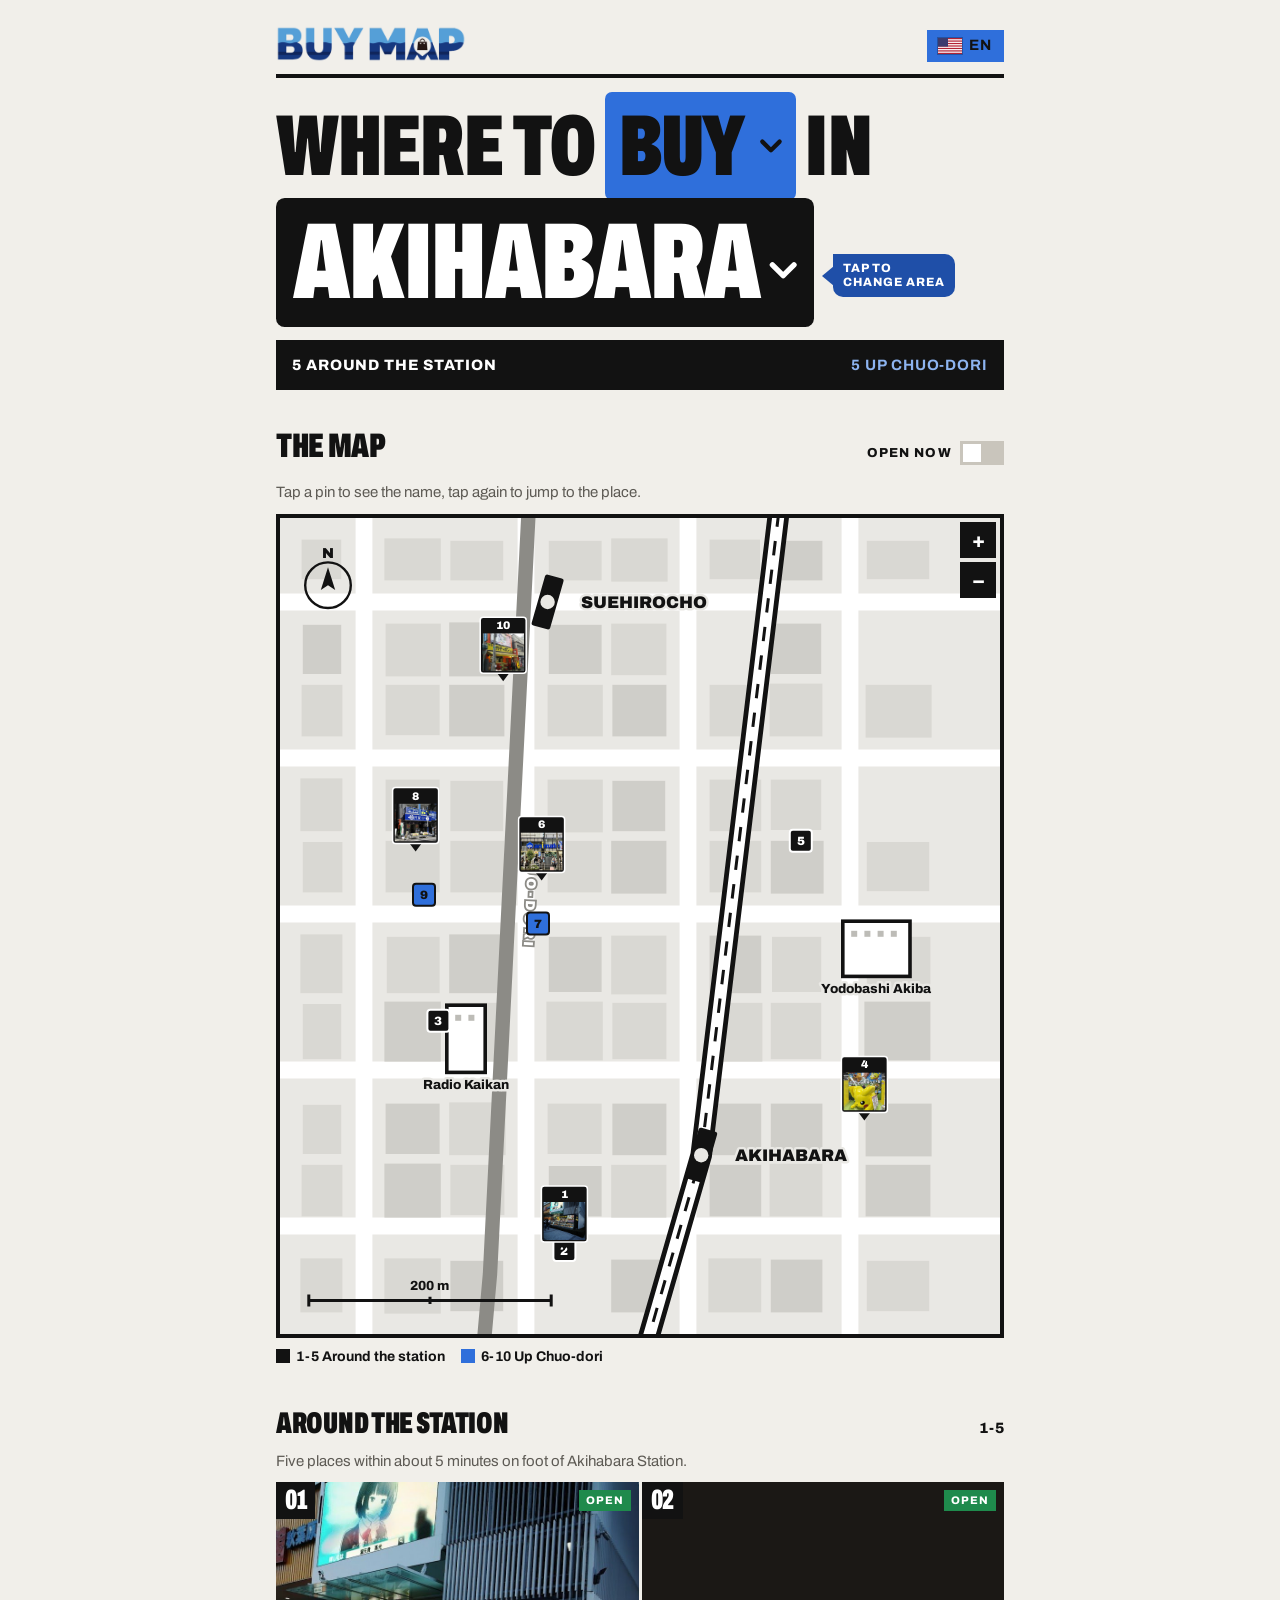
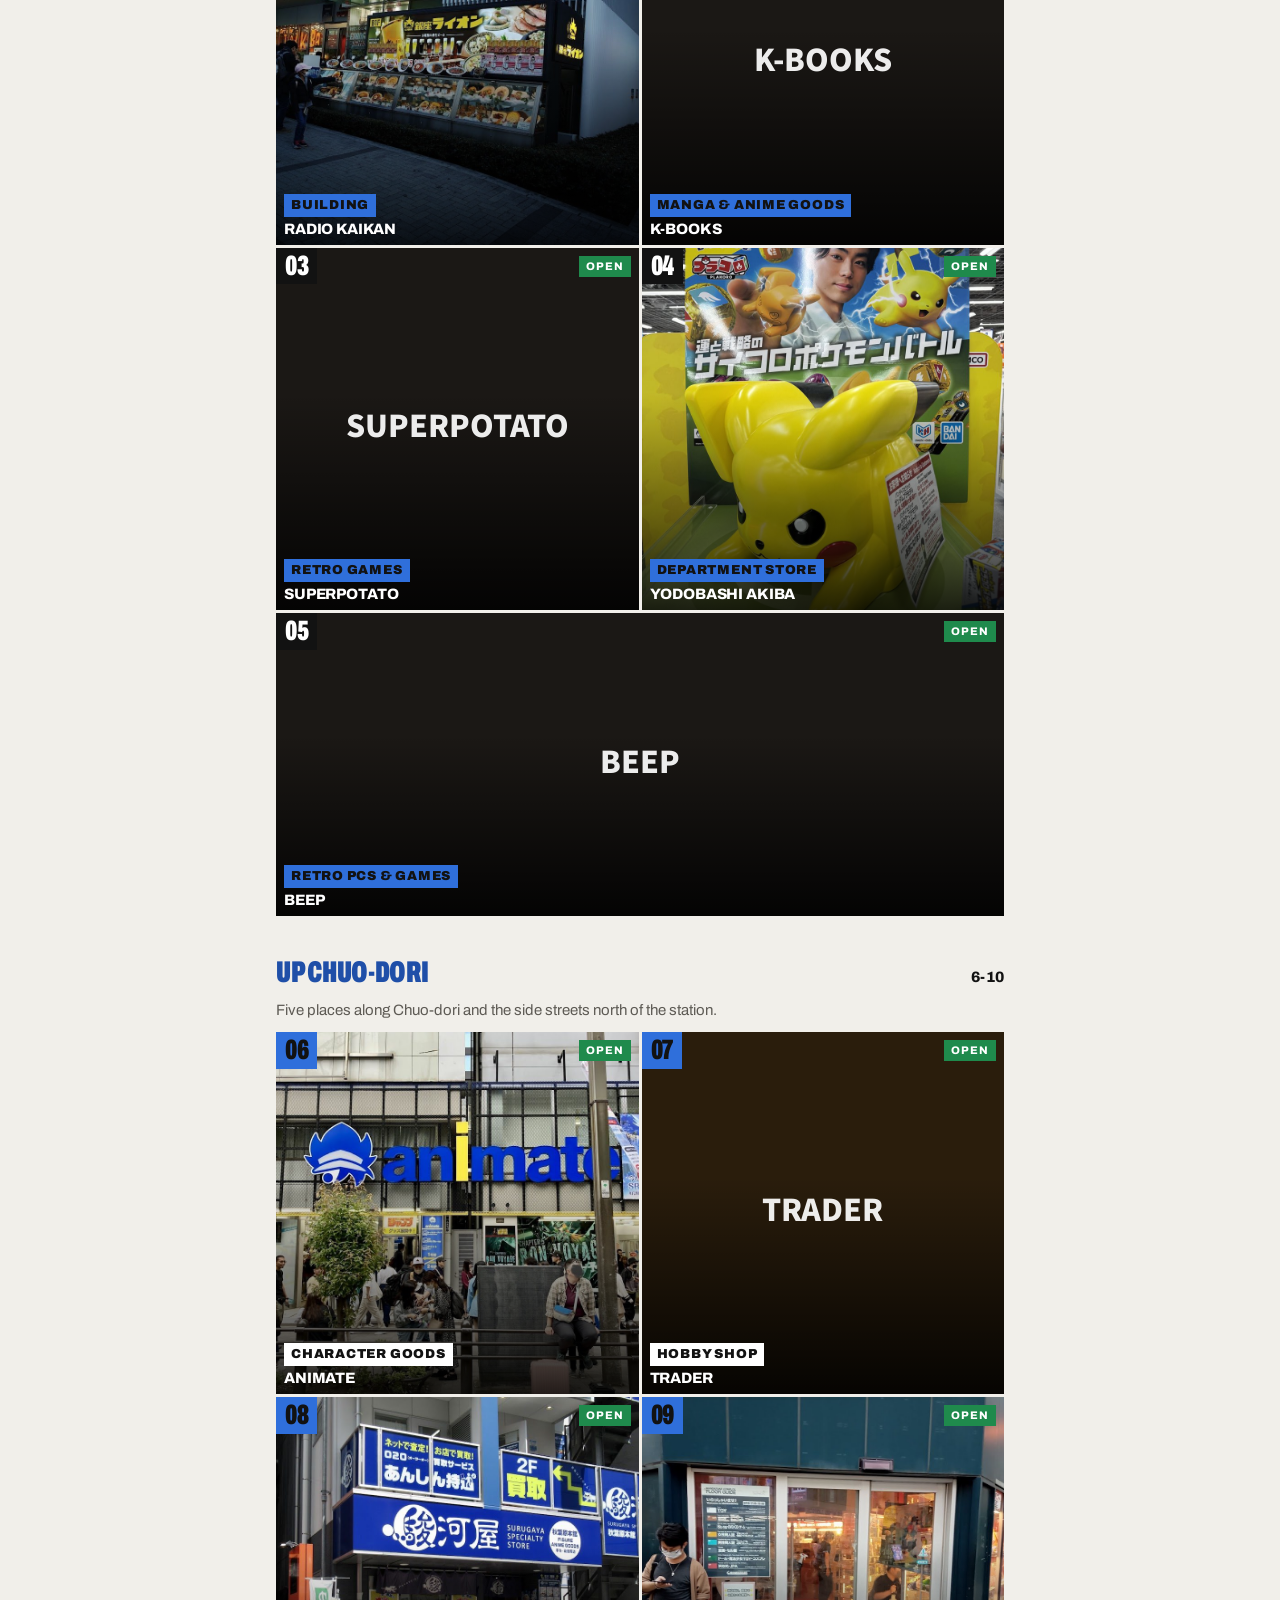
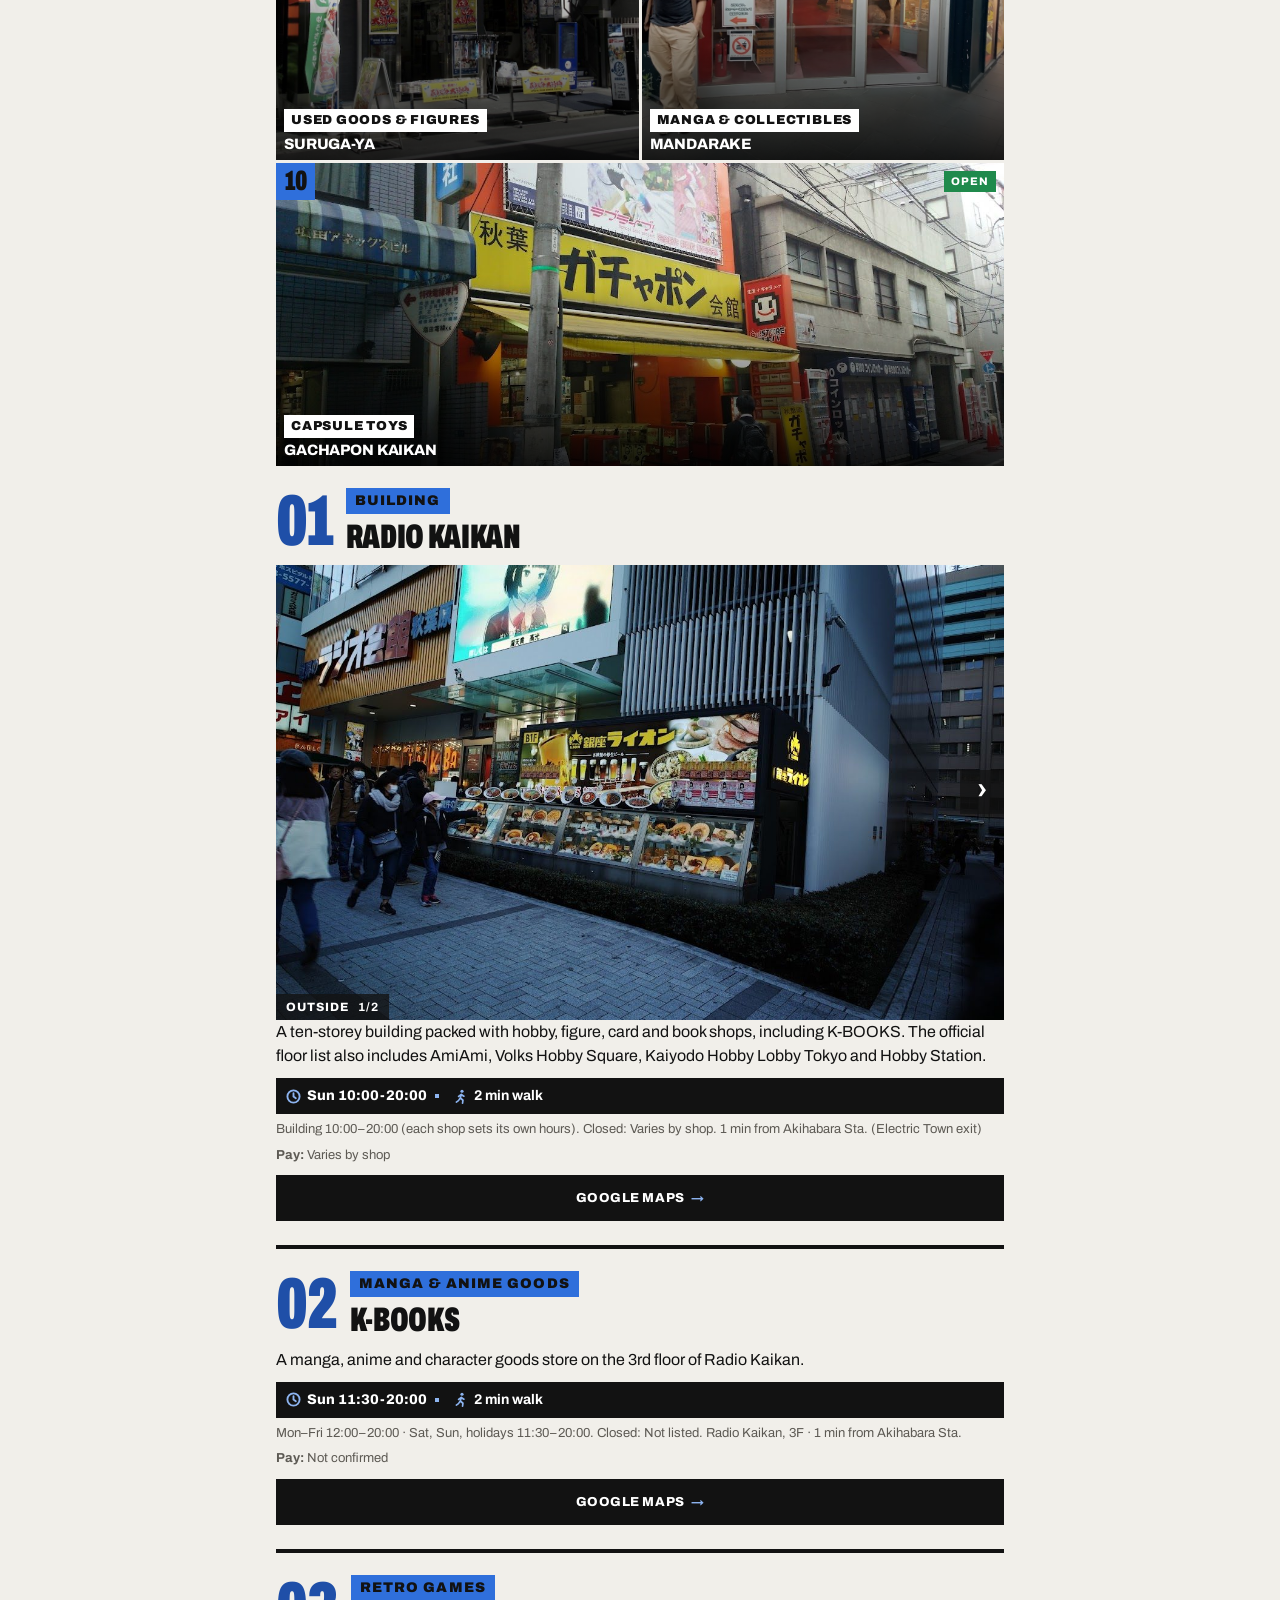
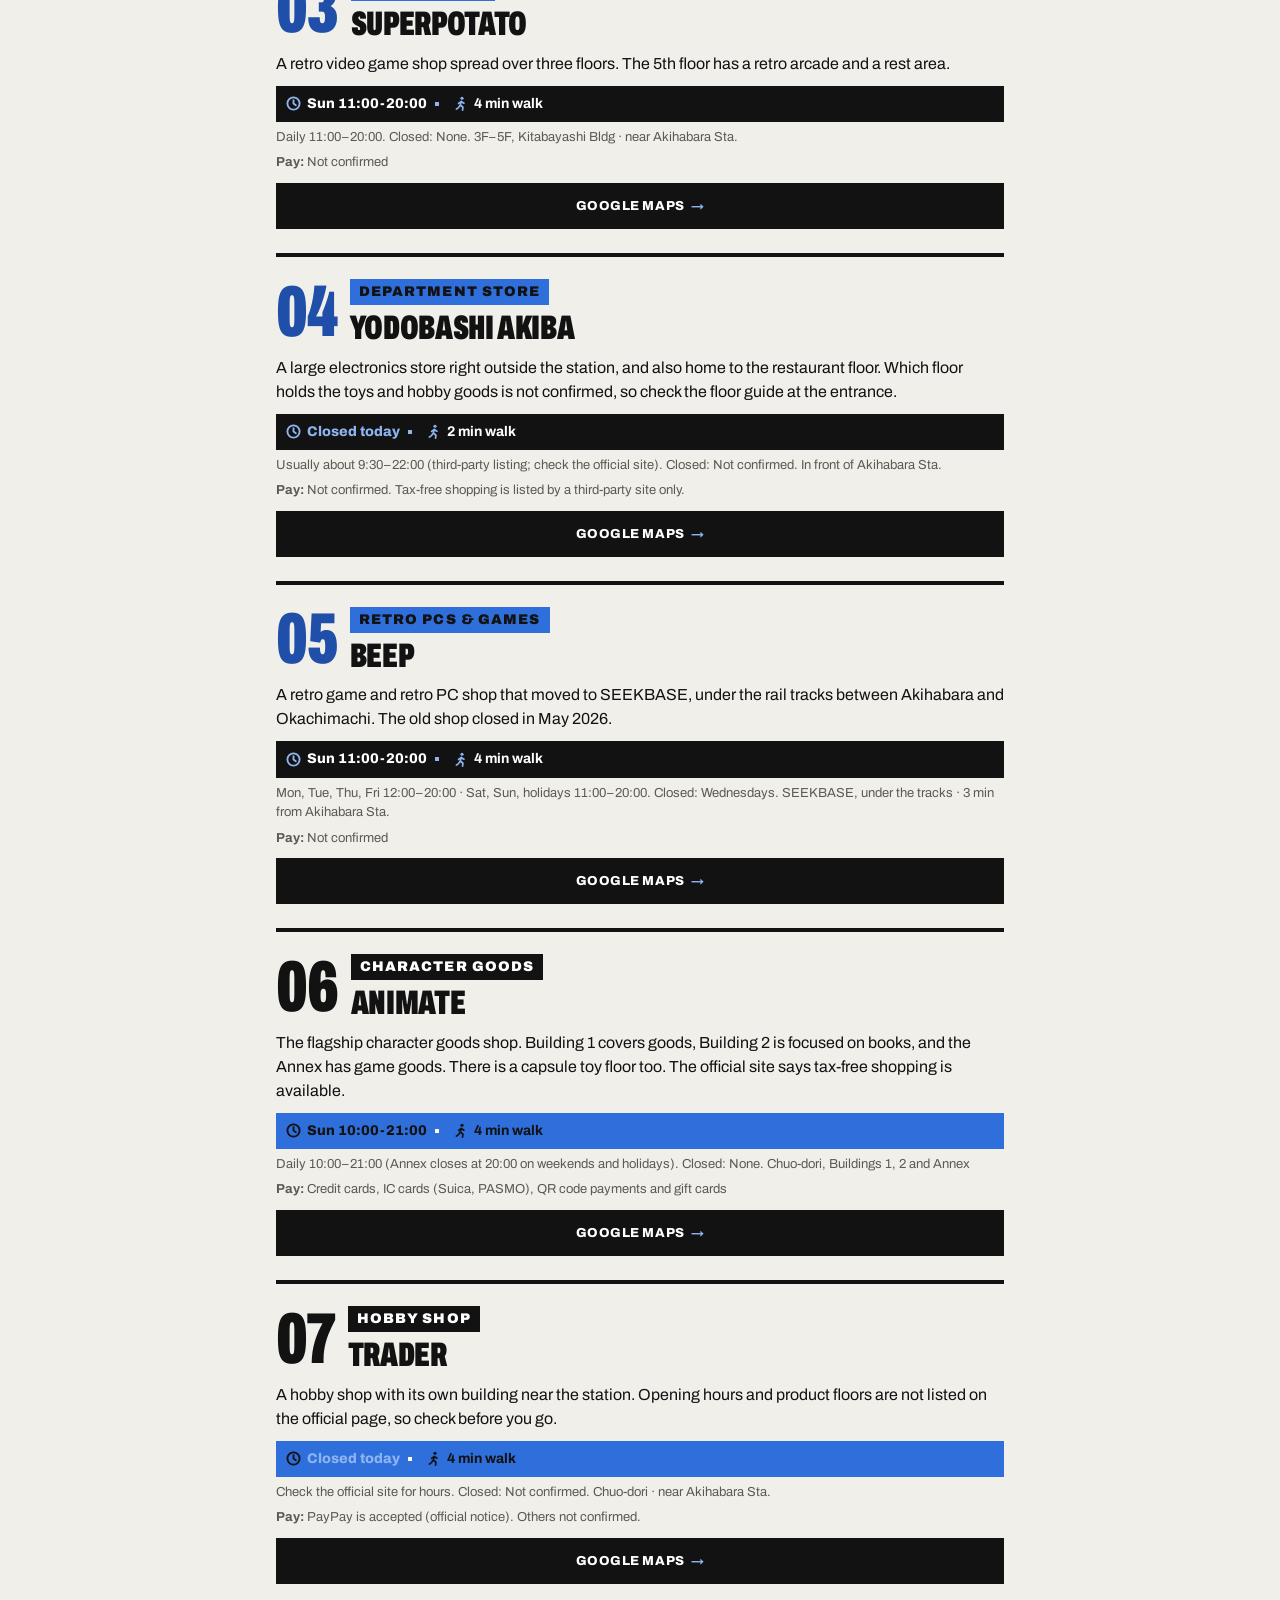
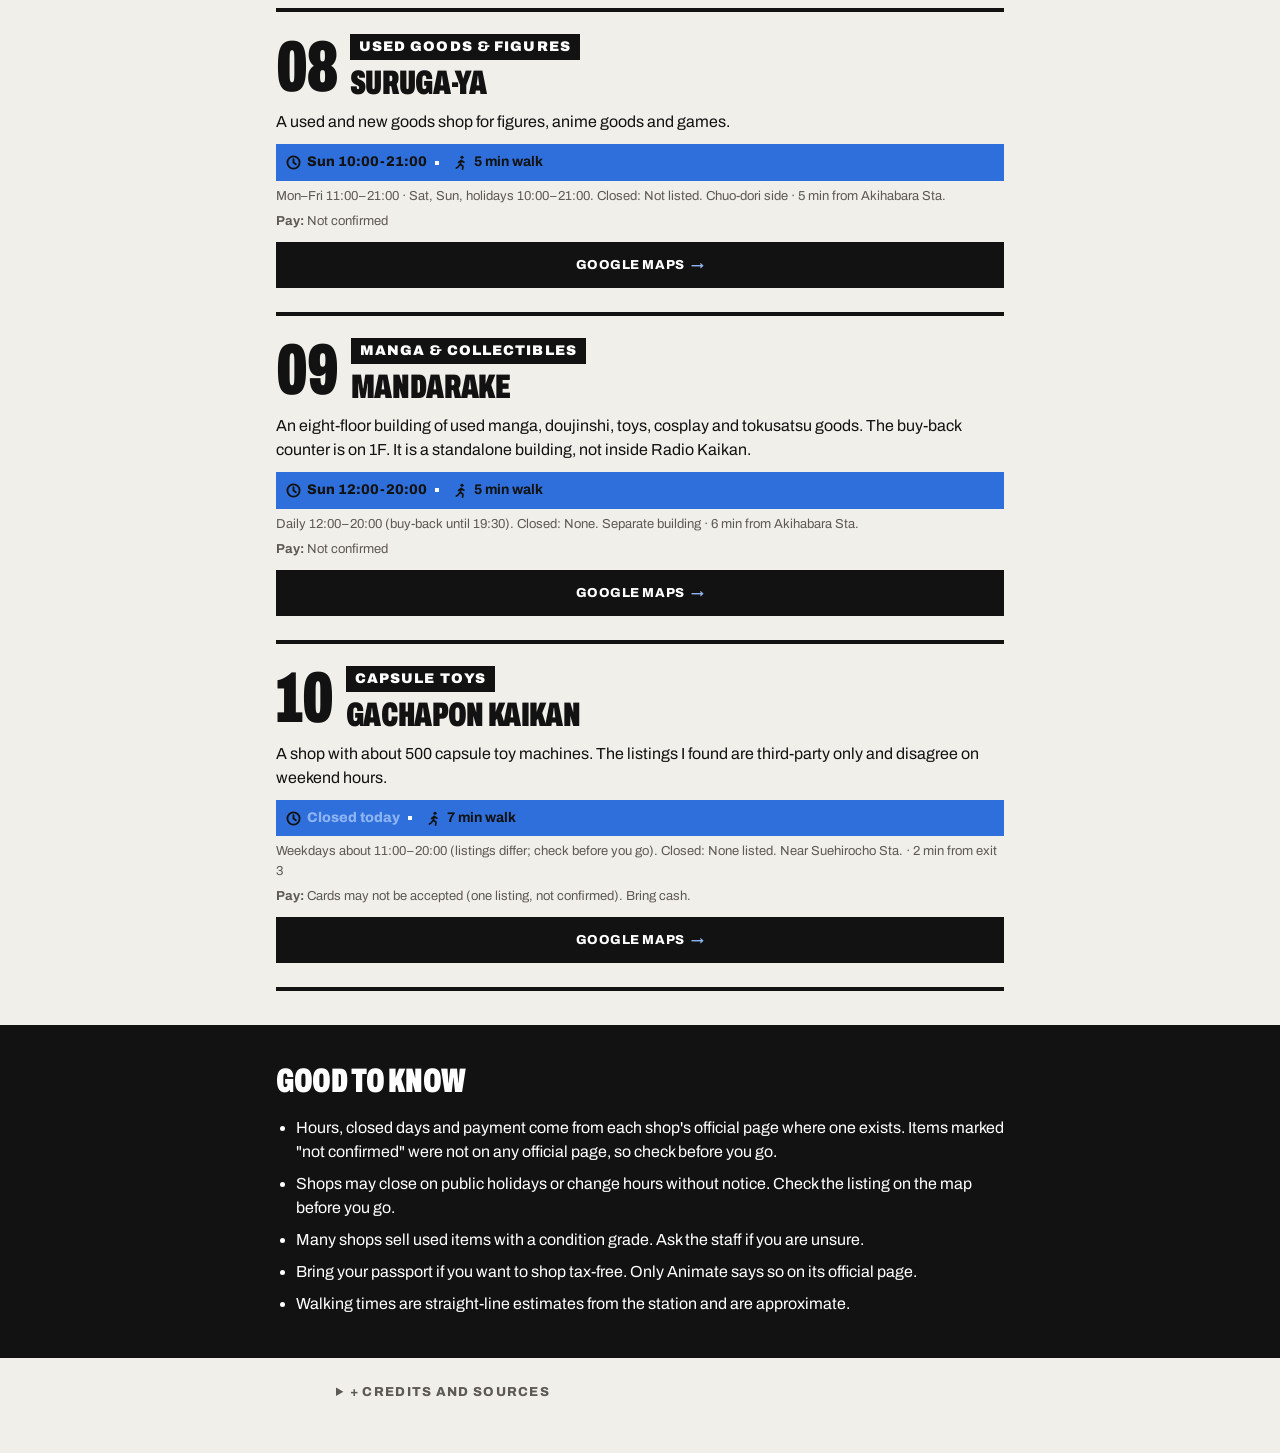
==== buy/index.html @ c8561fe3 "地図を白黒グレーに Co-Authored-By: Claude Sonnet 5.5 <noreply@anthropic.com>" ====
<!doctype html><html lang="en"><head><meta charset="utf-8"><meta name="viewport" content="width=device-width,initial-scale=1,viewport-fit=cover">
<title>Where to buy in Akihabara</title><meta name="claude:viewport-fit-sides" content="cover"><meta name="description" content="Ten real shops for anime, manga, retro games and hobby goods around Akihabara, with hours, how to pay where known, and the Japanese name to show."><meta name="robots" content="noindex, nofollow">
<meta property="og:title" content="Where to buy in Akihabara"><meta property="og:description" content="Ten real shops for anime, manga, retro games and hobby goods around Akihabara, with hours, how to pay where known, and the Japanese name to show."><meta name="twitter:card" content="summary_large_image">
<link rel="icon" href="data:image/svg+xml,%3Csvg xmlns=%22http://www.w3.org/2000/svg%22 viewBox=%220 0 64 64%22%3E%3Crect width=%2264%22 height=%2264%22 fill=%22%232F6FDB%22/%3E%3C/svg%3E">
<link href="https://fonts.googleapis.com/css2?family=Archivo:wdth,wght@62..125,100..900&family=Noto+Sans+JP:wght@500;700;900&display=swap" rel="stylesheet">
<style>
:root{--bg:#F1EFEA;--ink:#121212;--ac:#2F6FDB;--ac2:#8DB4F0;--mu:#5D5A54}
*{box-sizing:border-box}html{scroll-behavior:smooth}
body{margin:0;background:var(--bg);color:var(--ink);color-scheme:light;font:16px/1.5 Archivo,"Noto Sans JP",sans-serif}
.w0{}.col{max-width:640px;margin:0 auto;padding-left:max(16px,env(safe-area-inset-left,0px));padding-right:max(16px,env(safe-area-inset-right,0px))}
.maphd{display:flex;align-items:flex-end;justify-content:space-between;gap:12px;margin:30px 0 10px}.maphd h2.map{margin:0}
.nowmini{display:inline-flex;align-items:center;gap:8px;font:800 13px/1 Archivo,sans-serif;letter-spacing:.1em;text-transform:uppercase;color:var(--ink);padding-bottom:6px}
.sw{position:relative;width:44px;height:24px;flex:none;border:0;background:#c9c5bc;cursor:pointer;padding:0}.sw:after{content:"";position:absolute;top:3px;left:3px;width:18px;height:18px;background:#fff}.sw[aria-checked=true]{background:var(--ac)}.sw[aria-checked=true]:after{left:23px}
.nowlist{margin:0 0 10px;font-size:14px;font-weight:700;color:var(--ac)}.nowlist.off{display:none}
body.filter .tile.closed,body.filter .card.closed,body.filter .ml li.closed{display:none}
.st{position:absolute;right:8px;top:8px;z-index:2;font:800 11px/1 Archivo,sans-serif;letter-spacing:.08em;padding:5px 7px;background:#fff;color:var(--ink)}.st.o{background:#1F8A4C;color:#fff}.st.c{background:#c9c5bc;color:#3a3833}
h1,h2,h3,.big,.tn,.no{font-family:Archivo,"Noto Sans JP",sans-serif;font-stretch:62%;font-weight:900;letter-spacing:-.01em;text-transform:uppercase}
.top{display:flex;justify-content:space-between;font-weight:800;font-size:13px;letter-spacing:.14em;padding:18px 0 8px;border-bottom:4px solid var(--ink)}
h1{margin:14px 0 14px;font-size:clamp(44px,13vw,72px);line-height:.92}h1 em{display:inline-flex;align-items:center;gap:.08em;font-style:normal;color:var(--ac);font-size:1.25em;border-bottom:.06em solid var(--ac);padding-bottom:.02em;cursor:pointer}
.areasw{position:relative;display:block}.areasw summary{list-style:none;cursor:pointer;display:block}.areasw summary::-webkit-details-marker{display:none}
.areasw small{display:block;font:800 13px/1 Archivo,sans-serif;letter-spacing:.14em;text-transform:uppercase;color:var(--ac);margin-top:8px}
.chev{width:.42em;height:.42em;flex:none;transition:transform .2s}.areasw[open] .chev{transform:rotate(180deg)}.areasw[open] small{visibility:hidden}
.areasw ul{list-style:none;margin:6px 0 0;padding:6px 0;background:var(--ink);position:absolute;left:0;z-index:5;min-width:min(100%,320px)}.areasw li a{display:block;padding:12px 18px;color:#fff;text-decoration:none;font:900 .55em/1 Archivo,sans-serif;font-stretch:62%;letter-spacing:.02em}.areasw li a:hover,.areasw li a:focus{background:var(--ac)}
.areasw li a i{font-style:normal;margin-left:.4em;color:var(--ac2)}
.hero{position:relative}.hero img{display:block;width:100%;height:auto}
.vt{position:absolute;left:14px;top:0;background:var(--ac);color:#fff;font:900 34px/1.05 "Noto Sans JP",sans-serif;writing-mode:vertical-rl;padding:12px 10px;letter-spacing:.06em}
.hb{background:var(--ink);color:#fff;display:flex;justify-content:space-between;padding:14px 16px;font-weight:800;font-size:15px;letter-spacing:.06em;text-transform:uppercase}.hb b{color:var(--ac2)}
h2.map{margin:30px 0 10px;font-size:34px}
#map{display:block;width:100%;height:auto;border:4px solid var(--ink)}
#map text{font-family:Archivo,sans-serif;pointer-events:none}
.pin{cursor:pointer}.pin .lbl{display:none}.pin:hover .lbl,.pin:focus .lbl,.pin.on .lbl{display:block}.pin:hover circle,.pin.on circle{stroke:#121212}
.card.hit{outline:4px solid var(--ac);outline-offset:6px}
.lg{display:flex;gap:16px;flex-wrap:wrap;margin:8px 0 0;font-size:14px;font-weight:700}.lg i{display:inline-block;width:14px;height:14px;background:var(--ink);margin-right:6px;vertical-align:-2px}.lg i.r{background:var(--ac)}
.bar{display:flex;justify-content:space-between;align-items:baseline;margin:34px 0 4px}.bar h2{margin:0;font-size:30px}.bar.r h2{color:var(--ac)}.bar span{font-weight:800;font-size:15px}
.gp{margin:0 0 10px;font-size:15px;color:var(--mu)}
.wall{display:grid;gap:3px;grid-template-columns:1fr 1fr}.wall.w3{grid-template-columns:repeat(3,1fr)}
.tile{position:relative;display:block;aspect-ratio:1/1;overflow:hidden;color:#fff;text-decoration:none;background:#222}.wall.w2 .tile:last-child:nth-child(odd){grid-column:1/-1;aspect-ratio:2.4/1}
.tile img{position:absolute;inset:0;width:100%;height:100%;object-fit:cover}.tile:after{content:"";position:absolute;inset:0;background:linear-gradient(180deg,rgba(0,0,0,0) 40%,rgba(0,0,0,.85))}
.no{position:absolute;left:0;top:0;z-index:2;background:var(--ink);padding:3px 9px;font-size:28px;line-height:1.1}.tile.r .no{background:var(--ac)}
.tn,.tt{position:absolute;left:8px;z-index:2;white-space:nowrap;overflow:hidden;text-overflow:ellipsis}.tt{right:8px;bottom:28px;left:8px;width:max-content;max-width:calc(100% - 16px);background:var(--ac);color:#fff;font:900 13px/1 Archivo,sans-serif;letter-spacing:.06em;text-transform:uppercase;padding:5px 7px}.tile.r .tt{background:#fff;color:var(--ink)}.tn{right:8px;bottom:8px;font-size:15px;line-height:1;font-weight:800;text-transform:none;font-stretch:100%}.wall.w3 .tt{font-size:13px}.wall.w3 .tn{font-size:13px}
.card{padding:22px 0 24px;border-bottom:4px solid var(--ink);scroll-margin-top:8px}
.hd{display:flex;gap:12px;align-items:center;margin-bottom:10px}.big{font-size:72px;line-height:.85;color:var(--ac)}.card.r .big{color:var(--ink)}
.hd h3{margin:6px 0 0;font-size:22px;line-height:1}.genre{display:inline-block;background:var(--ac);color:#fff;font:900 14px/1 Archivo,sans-serif;letter-spacing:.08em;text-transform:uppercase;padding:6px 9px}.card.r .genre{background:var(--ink)}
.ph{display:block;width:100%;aspect-ratio:16/10;object-fit:cover}
.lab{margin:14px 0 0;font-weight:800;font-size:13px;letter-spacing:.14em;color:var(--ac)}.jp{margin:14px 0 6px;font:900 28px/1.2 "Noto Sans JP",sans-serif}
.tx{margin:0 0 10px;font-size:16px}
.strip{display:flex;flex-wrap:wrap;gap:4px 0;margin:0;background:var(--ink);color:#fff;padding:9px 10px;font-size:14px;font-weight:700;line-height:1.3;white-space:nowrap}.strip .today{font-weight:800}
.hrs{margin:6px 0 0;font-size:13px;color:var(--mu)}
.strip span{display:inline-flex;align-items:center;gap:6px}.strip span+span:before{content:"";display:inline-block;width:4px;height:4px;background:var(--ac2);margin:0 8px;flex:none}
.strip svg{flex:none;color:var(--ac2)}.strip .off.r,.strip .today.r{color:var(--ac2)}.card.r .strip{background:var(--ac)}.card.r .strip svg,.card.r .strip span+span:before,.card.r .strip .off.r{color:#fff;background:#fff}.card.r .strip svg{background:none}
.mp{margin-top:12px}.mp iframe{display:block;width:100%;height:240px;border:3px dashed var(--ink);background:#e5e2da}
.bt{display:flex;gap:6px;margin-top:10px}.bt>*{flex:1 1 0;min-width:0}
.btn{display:flex;align-items:center;justify-content:center;gap:6px;min-height:46px;padding:0 8px;background:var(--ink);color:#fff;text-decoration:none;font:800 13px Archivo,sans-serif;letter-spacing:.04em;text-transform:uppercase;border:0;cursor:pointer;white-space:nowrap}.btn i{font-style:normal;color:var(--ac2)}
.btn.tg{background:transparent;color:var(--ink);box-shadow:inset 0 0 0 3px var(--ink)}.btn.art{background:var(--ac)}.btn.art i{color:#fff}
.know{background:var(--ink);color:#fff;margin-top:34px;padding:30px 0 34px}.know h2{margin:0 0 10px;font-size:34px;color:#fff}.know ul{margin:0;padding-left:20px}.know li{margin:8px 0}.know a{color:var(--ac2);font-weight:800}
.crd{max-width:640px;margin:0 auto;padding-block:18px 44px;padding-left:max(16px,env(safe-area-inset-left,0px));padding-right:max(16px,env(safe-area-inset-right,0px))}.crd summary{cursor:pointer;font:800 13px/1 Archivo,sans-serif;letter-spacing:.1em;text-transform:uppercase;color:var(--mu);padding:10px 0}.crd summary::-webkit-details-marker{display:none}.crd summary:before{content:"+ "}.crd[open] summary:before{content:"- "}
.cr{padding:8px 0 0;max-width:640px;margin:0 auto;font-size:13px;color:var(--mu)}.cr a{color:var(--mu)}
@media(min-width:700px){.col{max-width:760px}}
.kindsw{display:inline-block;position:relative}.kindsw summary{list-style:none;cursor:pointer;display:inline-flex;align-items:center;gap:.08em;color:var(--ac,var(--red));text-decoration:underline;text-decoration-thickness:.06em;text-underline-offset:.1em}.kindsw summary::-webkit-details-marker{display:none}
.kindsw .chev{width:.3em;height:.3em;margin-left:.04em}.kindsw[open] .chev{transform:rotate(180deg)}.kindsw ul{list-style:none;margin:6px 0 0;padding:6px 0;background:var(--ink);position:absolute;left:0;top:100%;z-index:6;min-width:min(78vw,240px);text-transform:uppercase}.kindsw li a{display:block;padding:12px 18px;color:#fff;text-decoration:none;font:900 .55em/1 Archivo,sans-serif;font-stretch:62%;letter-spacing:.02em}.kindsw li a:hover,.kindsw li a:focus{background:var(--ac,var(--red))}.kindsw li a i{font-style:normal;margin-left:.4em;opacity:.7}.kindsw li a[aria-current]{opacity:.55;pointer-events:none}
.top{align-items:flex-end}.klg{display:flex;align-items:flex-end;width:190px;min-height:39.5px;padding-bottom:4px;margin-top:8px}.klg img{display:block;width:100%;height:auto;mix-blend-mode:multiply}
.areasw{--red:var(--ac-text,var(--ac))}
.areasw{position:relative;display:block}
.areasw summary{list-style:none;cursor:pointer;display:block}
.areasw summary::-webkit-details-marker{display:none}
.areasw small{display:block;font:800 13px/1 Archivo,sans-serif;letter-spacing:.14em;text-transform:uppercase;color:var(--red);margin-top:8px}
.areasw summary.wrap .hint{display:flex;width:max-content;margin:8px 0 0;flex-direction:column;align-items:flex-start;animation:hnudgeY 1.7s cubic-bezier(.45,0,.25,1) infinite}
.areasw summary.wrap .hint .tl{border:0;border-left:10px solid transparent;border-right:10px solid transparent;border-bottom:12px solid var(--red);margin:0 0 -1px 0}
.areasw summary.wrap .hint b{border-radius:10px}
@keyframes hnudgeY{0%,100%{transform:translateY(6px)}45%,60%{transform:translateY(0)}}
.areasw .nw{white-space:nowrap}
.areasw summary em{display:inline;border-bottom:0;padding-bottom:0;text-decoration:underline;text-decoration-thickness:.06em;text-underline-offset:.1em}
.areasw summary em .chev{display:inline-block;vertical-align:middle;margin-left:.08em}
.areasw .hint{display:inline-flex;vertical-align:middle;margin-left:8px;align-items:center;font-size:16px;color:var(--red);animation:hnudge 1.7s cubic-bezier(.45,0,.25,1) infinite}
.areasw .hint .tl{width:0;height:0;border-top:10px solid transparent;border-bottom:10px solid transparent;border-right:12px solid var(--red);margin-right:-1px}
.areasw .hint b{background:var(--red);color:#fff;font:800 12px/1.15 Archivo,sans-serif;font-stretch:100%;letter-spacing:.08em;text-transform:uppercase;padding:8px 10px;border-radius:0 10px 10px 10px;white-space:nowrap}
@keyframes hnudge{0%,100%{transform:translateX(8px)}45%,60%{transform:translateX(0)}}
@keyframes hbounce{0%,40%,100%{transform:translateY(0)}20%{transform:translateY(3px)}}
.areasw:not([open]) .chev{animation:hbounce 1.7s ease-in-out infinite}
.areasw[open] .hint{display:none}
@media (prefers-reduced-motion:reduce){.areasw .hint,.areasw .chev{animation:none!important}}
.areasw[open] .chev{transform:rotate(180deg)}
.areasw[open] small{visibility:hidden}
.areasw ul{list-style:none;margin:6px 0 0;padding:6px 0;background:var(--ink);position:absolute;left:0;z-index:5;min-width:min(100%,320px)}
.areasw li a{display:block;padding:12px 18px;color:#fff;text-decoration:none;font:900 .55em/1 Archivo,sans-serif;font-stretch:62%;letter-spacing:.02em}
.areasw li a:hover,.areasw li a:focus{background:var(--red)}
.areasw li a i{font-style:normal;margin-left:.4em;color:#6FD08C}
.kindsw summary,.areasw summary em{border-radius:.08em;text-decoration:none!important;border-bottom:0!important}
.kindsw summary{background:var(--ac,var(--red));color:var(--on-ac,#fff);padding:.05em .14em .05em .16em;gap:.1em}
.areasw summary em{background:var(--ink);color:#fff!important;padding:.05em .14em .05em .16em;gap:.1em;font-size:1.25em}
.areasw summary em .chev,.kindsw .chev{width:.3em;height:.3em;margin-left:.06em;stroke-width:4}
h1{line-height:1.16}
.langsw{margin-left:auto;align-self:flex-end;margin-bottom:4px;cursor:pointer;display:inline-flex;align-items:center;gap:7px;border:0;padding:8px 11px;font:900 15px/1 Archivo,sans-serif;letter-spacing:.08em;color:var(--ls-t,#fff);background:var(--ac,#1F8A4C);-webkit-tap-highlight-color:transparent}.langsw:active{filter:brightness(.88)}.langsw .fl{display:block;width:24px;height:16px;flex:none;box-shadow:0 0 0 1px rgba(0,0,0,.25)}.langsw .fl svg{display:none;width:24px;height:16px}.langsw .fl svg.on{display:block}.langsw .lc{display:block;min-width:1.6em;text-align:left}
.langsw{--ls-t:#121212}
.areasw{--ac-text:#1F4FA8}h1{--on-ac:#121212}
.nowlist,h1 em,.areasw small,.bar.r h2,.big,.lab{color:#1F4FA8}h1 em{border-bottom-color:var(--ac)}.vt,.tt,.genre,.btn.art,.card.r .strip,.tile.r .no{color:#121212}.card.r .genre{color:#fff}.card.r .strip svg{color:#121212}.pin circle{}
.car{position:relative;aspect-ratio:16/10;background:#222}.trk{display:flex;height:100%;overflow-x:auto;scroll-snap-type:x mandatory;scrollbar-width:none;overscroll-behavior-x:contain}.trk::-webkit-scrollbar{display:none}.trk img{flex:0 0 100%;width:100%;height:100%;object-fit:cover;scroll-snap-align:center;scroll-snap-stop:always}
.cb{position:absolute;top:50%;transform:translateY(-50%);width:44px;height:44px;border:0;background:rgba(18,18,18,.72);color:#fff;font:700 30px/1 Archivo,sans-serif;cursor:pointer;padding:0 0 4px}.cb.pv{left:0}.cb.nx{right:0}.cb[hidden]{display:none}.cn{position:absolute;left:0;bottom:0;background:rgba(18,18,18,.78);color:#fff;font:700 12px/1 Archivo,sans-serif;letter-spacing:.08em;text-transform:uppercase;padding:7px 10px}.cn b{font-weight:800;margin-right:6px}
.mn{margin-top:12px}.mg{display:grid;grid-template-columns:repeat(auto-fit,minmax(220px,1fr));gap:6px;align-items:start}.mg img{display:block;width:100%;height:auto;background:#e5e2da}.mc{margin:6px 0 8px;font:700 12px/1.4 Archivo,sans-serif;color:#555}.mn .btn.mt{background:transparent;color:var(--ink);box-shadow:inset 0 0 0 3px var(--ink)}.bt .btn{flex:1}.hero.mos{display:grid;grid-template-columns:2fr 1fr;grid-template-rows:1fr 1fr;gap:3px;height:340px;background:#222}.hero.mos img{display:block;width:100%;height:100%;object-fit:cover}.hero.mos a{display:block;min-height:0;overflow:hidden}.hero.mos>a:first-child{grid-row:1/3}.hd h3{font-size:34px;line-height:1.02}.card.r .genre{color:#fff}
.tj{position:absolute;inset:0;z-index:1;display:flex;align-items:center;justify-content:center;padding:34px 10px 44px;text-align:center;font:900 clamp(20px,6.4vw,30px)/1.15 "Noto Sans JP",sans-serif;color:#fff;opacity:.92}.tile{background:#1b1815}.tile.r{background:#2a1d0c}</style></head><body>
<div class="col"><div class="top"><a class="klg" href="https://yukitchy.github.io/akiba-where-to-eat/buy/" aria-label="BUYMAP"><img src="../brand/logo-buy-1line.png" alt="BUYMAP" width="190"></a><button type="button" class="langsw" aria-label="Change language"><span class="fl"><svg class="f on" data-l="en" aria-hidden="true" viewBox="0 0 24 16"><rect width="24" height="16" fill="#fff"/><rect y="0.00" width="24" height="1.23" fill="#B22234"/><rect y="2.46" width="24" height="1.23" fill="#B22234"/><rect y="4.92" width="24" height="1.23" fill="#B22234"/><rect y="7.38" width="24" height="1.23" fill="#B22234"/><rect y="9.85" width="24" height="1.23" fill="#B22234"/><rect y="12.31" width="24" height="1.23" fill="#B22234"/><rect y="14.77" width="24" height="1.23" fill="#B22234"/><rect width="10" height="8.6" fill="#3C3B6E"/></svg><svg class="f" data-l="ja" aria-hidden="true" viewBox="0 0 24 16"><rect width="24" height="16" fill="#fff"/><circle cx="12" cy="8" r="4.6" fill="#BC002D"/></svg><svg class="f" data-l="zh" aria-hidden="true" viewBox="0 0 24 16"><rect width="24" height="16" fill="#DE2910"/><polygon points="5,2.2 5.9,4.9 8.7,4.9 6.4,6.5 7.3,9.2 5,7.5 2.7,9.2 3.6,6.5 1.3,4.9 4.1,4.9" fill="#FFDE00"/></svg><svg class="f" data-l="es" aria-hidden="true" viewBox="0 0 24 16"><rect width="24" height="16" fill="#AA151B"/><rect y="4" width="24" height="8" fill="#F1BF00"/></svg><svg class="f" data-l="de" aria-hidden="true" viewBox="0 0 24 16"><rect width="24" height="16" fill="#FFCE00"/><rect width="24" height="5.34" fill="#000"/><rect y="5.33" width="24" height="5.34" fill="#DD0000"/></svg><svg class="f" data-l="ko" aria-hidden="true" viewBox="0 0 24 16"><rect width="24" height="16" fill="#fff"/><circle cx="12" cy="8" r="3.6" fill="#CD2E3A"/><path d="M8.4 8a3.6 3.6 0 0 0 7.2 0a1.8 1.8 0 0 0-3.6 0a1.8 1.8 0 0 1-3.6 0z" fill="#0047A0"/><g stroke="#000" stroke-width="1"><path d="M3 3.3l2.6-1.6M3.6 4.5l2.6-1.6M3 5.7l2.6-1.6"/><path d="M18.4 12.6l2.6-1.6M17.8 13.8l2.6-1.6M18.4 14.5l2.6-1.6" opacity=".0"/></g></svg></span><b class="lc">EN</b></button></div>
<h1>Where to <details class="kindsw"><summary>Buy<svg class="chev" viewBox="0 0 24 24" aria-hidden="true"><path d="M4 8l8 8 8-8" fill="none" stroke="currentColor" stroke-width="4" stroke-linecap="round" stroke-linejoin="round"/></svg></summary><ul><li><a href="https://yukitchy.github.io/where-to-eat/akihabara/">Eat <i>&rarr;</i></a></li><li><a href="https://yukitchy.github.io/akiba-where-to-eat/drink/">Drink <i>&rarr;</i></a></li><li><a href="https://yukitchy.github.io/akiba-where-to-eat/buy/" aria-current=page>Buy </a></li></ul></details> in<details class="areasw"><summary><em><span class="nw">Akihabara<svg class="chev" viewBox="0 0 24 24" aria-hidden="true"><path d="M4 8l8 8 8-8" fill="none" stroke="currentColor" stroke-width="4" stroke-linecap="round" stroke-linejoin="round"/></svg></span></em><span class="hint" aria-hidden="true"><i class="tl"></i><b>Tap to<br>change area</b></span></summary><ul><li><a href="https://yukitchy.github.io/where-to-eat/shinjuku/">SHINJUKU <i>&rarr;</i></a></li><li><a href="https://yukitchy.github.io/where-to-eat/shibuya/">SHIBUYA <i>&rarr;</i></a></li><li><a href="https://yukitchy.github.io/where-to-eat/ginza/">GINZA <i>&rarr;</i></a></li><li><a href="https://yukitchy.github.io/where-to-eat/harajuku-omotesando/">HARAJUKU &amp; OMOTESANDO <i>&rarr;</i></a></li><li><a href="https://yukitchy.github.io/where-to-eat/asakusa/">ASAKUSA <i>&rarr;</i></a></li><li><a href="https://yukitchy.github.io/where-to-eat/roppongi-azabu/">ROPPONGI &amp; AZABU <i>&rarr;</i></a></li><li><a href="https://yukitchy.github.io/where-to-eat/ikebukuro/">IKEBUKURO <i>&rarr;</i></a></li><li><a href="https://yukitchy.github.io/where-to-eat/kiyosumi-shirakawa/">KIYOSUMI-SHIRAKAWA <i>&rarr;</i></a></li><li><a href="https://yukitchy.github.io/where-to-eat/yanaka-ueno/">YANAKA &amp; UENO <i>&rarr;</i></a></li><li><a href="https://yukitchy.github.io/where-to-eat/ebisu-meguro/">EBISU &amp; MEGURO <i>&rarr;</i></a></li><li><a href="https://yukitchy.github.io/where-to-eat/hakone/">HAKONE <i>&rarr;</i></a></li></ul></details></h1></div>
<div class="col"><div class="hb" style="margin-top:6px"><span>5 around the station</span><b>5 up Chuo-dori</b></div></div>
<div class="col"><div class="maphd"><h2 class="map">The map</h2><span class="nowmini"><span>Open now</span><button class="sw" id="sw" role="switch" aria-checked="false" aria-label="Show only places open now"></button></span></div><p class="gp">Tap a pin to see the name, tap again to jump to the place.</p><p class="nowlist off" id="nowlist"></p><svg id="map" viewBox="0 0 600 680" role="img" aria-label="Simple sketch map of the 10 places"><rect width="600" height="680" fill="#E9E8E4"/><line x1="70" y1="0" x2="70" y2="680" stroke="#fff" stroke-width="14"/><line x1="205" y1="0" x2="205" y2="680" stroke="#fff" stroke-width="14"/><line x1="340" y1="0" x2="340" y2="680" stroke="#fff" stroke-width="14"/><line x1="475" y1="0" x2="475" y2="680" stroke="#fff" stroke-width="14"/><line x1="610" y1="0" x2="610" y2="680" stroke="#fff" stroke-width="14"/><line x1="0" y1="70" x2="600" y2="70" stroke="#fff" stroke-width="14"/><line x1="0" y1="200" x2="600" y2="200" stroke="#fff" stroke-width="14"/><line x1="0" y1="330" x2="600" y2="330" stroke="#fff" stroke-width="14"/><line x1="0" y1="460" x2="600" y2="460" stroke="#fff" stroke-width="14"/><line x1="0" y1="590" x2="600" y2="590" stroke="#fff" stroke-width="14"/><rect x="18" y="18" width="33" height="33" fill="#D9D8D3"/><rect x="19" y="89" width="32" height="41" fill="#CFCEC9"/><rect x="18" y="139" width="34" height="43" fill="#D9D8D3"/><rect x="17" y="217" width="35" height="44" fill="#D9D8D3"/><rect x="19" y="270" width="33" height="42" fill="#D9D8D3"/><rect x="17" y="347" width="35" height="49" fill="#D9D8D3"/><rect x="19" y="405" width="32" height="46" fill="#D9D8D3"/><rect x="19" y="489" width="32" height="41" fill="#D9D8D3"/><rect x="18" y="539" width="34" height="43" fill="#D9D8D3"/><rect x="17" y="617" width="35" height="45" fill="#D9D8D3"/><rect x="87" y="17" width="47" height="35" fill="#D9D8D3"/><rect x="142" y="19" width="44" height="33" fill="#D9D8D3"/><rect x="88" y="88" width="46" height="44" fill="#D9D8D3"/><rect x="88" y="139" width="45" height="42" fill="#D9D8D3"/><rect x="141" y="87" width="47" height="45" fill="#CFCEC9"/><rect x="141" y="139" width="46" height="43" fill="#CFCEC9"/><rect x="88" y="218" width="45" height="43" fill="#D9D8D3"/><rect x="88" y="269" width="45" height="43" fill="#D9D8D3"/><rect x="142" y="219" width="44" height="42" fill="#D9D8D3"/><rect x="142" y="269" width="45" height="43" fill="#D9D8D3"/><rect x="89" y="349" width="44" height="47" fill="#D9D8D3"/><rect x="87" y="403" width="47" height="50" fill="#CFCEC9"/><rect x="141" y="347" width="47" height="49" fill="#CFCEC9"/><rect x="141" y="404" width="46" height="49" fill="#D9D8D3"/><rect x="88" y="488" width="45" height="42" fill="#CFCEC9"/><rect x="87" y="538" width="47" height="45" fill="#CFCEC9"/><rect x="141" y="487" width="47" height="44" fill="#D9D8D3"/><rect x="142" y="539" width="45" height="42" fill="#D9D8D3"/><rect x="87" y="617" width="47" height="46" fill="#D9D8D3"/><rect x="142" y="619" width="44" height="42" fill="#CFCEC9"/><rect x="224" y="19" width="44" height="33" fill="#D9D8D3"/><rect x="276" y="17" width="47" height="36" fill="#D9D8D3"/><rect x="224" y="89" width="44" height="41" fill="#CFCEC9"/><rect x="223" y="139" width="46" height="43" fill="#D9D8D3"/><rect x="276" y="88" width="46" height="43" fill="#D9D8D3"/><rect x="277" y="139" width="45" height="43" fill="#CFCEC9"/><rect x="223" y="218" width="46" height="44" fill="#D9D8D3"/><rect x="223" y="269" width="45" height="43" fill="#D9D8D3"/><rect x="277" y="219" width="44" height="42" fill="#CFCEC9"/><rect x="276" y="269" width="46" height="44" fill="#CFCEC9"/><rect x="224" y="349" width="44" height="46" fill="#CFCEC9"/><rect x="222" y="403" width="47" height="49" fill="#D9D8D3"/><rect x="276" y="348" width="46" height="49" fill="#D9D8D3"/><rect x="277" y="404" width="45" height="47" fill="#D9D8D3"/><rect x="223" y="488" width="45" height="42" fill="#D9D8D3"/><rect x="224" y="540" width="44" height="42" fill="#CFCEC9"/><rect x="277" y="488" width="45" height="43" fill="#CFCEC9"/><rect x="276" y="539" width="46" height="44" fill="#D9D8D3"/><rect x="276" y="618" width="46" height="44" fill="#CFCEC9"/><rect x="358" y="18" width="42" height="33" fill="#D9D8D3"/><rect x="410" y="19" width="42" height="33" fill="#CFCEC9"/><rect x="358" y="139" width="43" height="43" fill="#D9D8D3"/><rect x="409" y="88" width="42" height="42" fill="#CFCEC9"/><rect x="408" y="138" width="44" height="44" fill="#D9D8D3"/><rect x="358" y="218" width="43" height="43" fill="#D9D8D3"/><rect x="358" y="269" width="43" height="43" fill="#D9D8D3"/><rect x="409" y="218" width="42" height="42" fill="#D9D8D3"/><rect x="409" y="269" width="44" height="44" fill="#CFCEC9"/><rect x="358" y="348" width="43" height="48" fill="#CFCEC9"/><rect x="358" y="404" width="44" height="49" fill="#D9D8D3"/><rect x="410" y="349" width="41" height="46" fill="#D9D8D3"/><rect x="409" y="404" width="42" height="47" fill="#D9D8D3"/><rect x="358" y="488" width="43" height="43" fill="#CFCEC9"/><rect x="358" y="539" width="43" height="43" fill="#CFCEC9"/><rect x="409" y="488" width="43" height="43" fill="#CFCEC9"/><rect x="408" y="538" width="44" height="44" fill="#D9D8D3"/><rect x="357" y="617" width="44" height="45" fill="#D9D8D3"/><rect x="409" y="618" width="43" height="44" fill="#CFCEC9"/><rect x="489" y="19" width="52" height="32" fill="#D9D8D3"/><rect x="488" y="139" width="55" height="44" fill="#D9D8D3"/><rect x="489" y="270" width="52" height="41" fill="#D9D8D3"/><rect x="489" y="349" width="53" height="47" fill="#D9D8D3"/><rect x="487" y="403" width="55" height="49" fill="#CFCEC9"/><rect x="488" y="488" width="55" height="44" fill="#CFCEC9"/><rect x="488" y="539" width="54" height="43" fill="#CFCEC9"/><rect x="489" y="619" width="52" height="42" fill="#D9D8D3"/><path d="M212 -101 L175 630 L120 1248" fill="none" stroke="#8C8B86" stroke-width="12" stroke-linecap="round"/><path d="M476 -505 L351 531 L47 1585" fill="none" stroke="#121212" stroke-width="18"/><path d="M476 -505 L351 531 L47 1585" fill="none" stroke="#fff" stroke-width="10"/><path d="M476 -505 L351 531 L47 1585" fill="none" stroke="#121212" stroke-width="2.5" stroke-dasharray="12 12"/><rect x="329" y="523" width="44" height="16" rx="2" fill="#121212" transform="rotate(106 351 531)"/><circle cx="351" cy="531" r="6" fill="#E9E8E4"/><rect x="201" y="62" width="44" height="16" rx="2" fill="#121212" transform="rotate(106 223 70)"/><circle cx="223" cy="70" r="6" fill="#E9E8E4"/><g class="bgl"><text transform="translate(208 264) rotate(93)" font-size="11" font-weight="900" letter-spacing="3" fill="#fff" stroke="#8C8B86" stroke-width="3" paint-order="stroke">CHUO-DORI</text><rect x="469" y="336" width="56" height="46" fill="#fff" stroke="#121212" stroke-width="3"/><rect x="476" y="344" width="5" height="5" fill="#BDBCB7"/><rect x="487" y="344" width="5" height="5" fill="#BDBCB7"/><rect x="498" y="344" width="5" height="5" fill="#BDBCB7"/><rect x="509" y="344" width="5" height="5" fill="#BDBCB7"/><text x="497" y="396" text-anchor="middle" font-size="11" font-weight="800" fill="#121212" stroke="#E9E8E4" stroke-width="4" stroke-linejoin="round" paint-order="stroke">Yodobashi Akiba</text><rect x="139" y="406" width="32" height="56" fill="#fff" stroke="#121212" stroke-width="3"/><rect x="146" y="414" width="5" height="5" fill="#BDBCB7"/><rect x="157" y="414" width="5" height="5" fill="#BDBCB7"/><text x="155" y="476" text-anchor="middle" font-size="11" font-weight="800" fill="#121212" stroke="#E9E8E4" stroke-width="4" stroke-linejoin="round" paint-order="stroke">Radio Kaikan</text><g stroke="#121212" stroke-width="5" fill="none" stroke-linecap="square"><path d="M-144 130 V104 M-112 130 V104 M-151 100 H-105 M-146 107 H-110"/></g><text x="-128" y="146" text-anchor="middle" font-size="11" font-weight="800" fill="#121212" stroke="#E9E8E4" stroke-width="4" stroke-linejoin="round" paint-order="stroke">Kanda Myojin</text><text x="379" y="536" text-anchor="start" font-size="14" font-weight="900" fill="#121212" stroke="#E9E8E4" stroke-width="4" stroke-linejoin="round" paint-order="stroke">AKIHABARA</text><text x="251" y="75" text-anchor="start" font-size="14" font-weight="900" fill="#121212" stroke="#E9E8E4" stroke-width="4" stroke-linejoin="round" paint-order="stroke">SUEHIROCHO</text></g><g transform="translate(40 56)"><circle r="19" fill="none" stroke="#121212" stroke-width="2"/><path d="M0 -15 L6 4 L0 0 L-6 4Z" fill="#121212"/><text y="-23" text-anchor="middle" font-size="12" font-weight="900" fill="#121212">N</text></g><g transform="translate(24 652)"><path d="M0 0H202M0 -5V5M202 -5V5M101 -3V3" stroke="#121212" stroke-width="2.5" fill="none"/><text x="101" y="-9" text-anchor="middle" font-size="11" font-weight="800" fill="#121212">200 m</text></g><a class="pin" href="#p1" data-n="1"><circle cx="237" cy="610" r="16" fill="#121212" stroke="#fff" stroke-width="3"/><text x="237" y="616" text-anchor="middle" font-size="16" font-weight="900" fill="#fff">1</text><g class="lbl"><rect x="177" y="568" width="121" height="28" fill="#121212"/><text x="237" y="587" text-anchor="middle" font-size="14" font-weight="800" fill="#fff">Radio Kaikan</text></g></a><a class="pin" href="#p2" data-n="2"><circle cx="237" cy="610" r="16" fill="#121212" stroke="#fff" stroke-width="3"/><text x="237" y="616" text-anchor="middle" font-size="16" font-weight="900" fill="#fff">2</text><g class="lbl"><rect x="198" y="568" width="79" height="28" fill="#121212"/><text x="237" y="587" text-anchor="middle" font-size="14" font-weight="800" fill="#fff">K-BOOKS</text></g></a><a class="pin" href="#p3" data-n="3"><circle cx="132" cy="419" r="16" fill="#121212" stroke="#fff" stroke-width="3"/><text x="132" y="425" text-anchor="middle" font-size="16" font-weight="900" fill="#fff">3</text><g class="lbl"><rect x="72" y="377" width="121" height="28" fill="#121212"/><text x="132" y="396" text-anchor="middle" font-size="14" font-weight="800" fill="#fff">Super Potato</text></g></a><a class="pin" href="#p4" data-n="4"><circle cx="487" cy="502" r="16" fill="#121212" stroke="#fff" stroke-width="3"/><text x="487" y="508" text-anchor="middle" font-size="16" font-weight="900" fill="#fff">4</text><g class="lbl"><rect x="414" y="460" width="146" height="28" fill="#121212"/><text x="487" y="479" text-anchor="middle" font-size="14" font-weight="800" fill="#fff">Yodobashi Akiba</text></g></a><a class="pin" href="#p5" data-n="5"><circle cx="434" cy="269" r="16" fill="#121212" stroke="#fff" stroke-width="3"/><text x="434" y="275" text-anchor="middle" font-size="16" font-weight="900" fill="#fff">5</text><g class="lbl"><rect x="407" y="227" width="54" height="28" fill="#121212"/><text x="434" y="246" text-anchor="middle" font-size="14" font-weight="800" fill="#fff">BEEP</text></g></a><a class="pin" href="#p6" data-n="6"><circle cx="218" cy="302" r="16" fill="var(--ac)" stroke="#fff" stroke-width="3"/><text x="218" y="308" text-anchor="middle" font-size="16" font-weight="900" fill="#121212">6</text><g class="lbl"><rect x="179" y="260" width="79" height="28" fill="#121212"/><text x="218" y="279" text-anchor="middle" font-size="14" font-weight="800" fill="#fff">Animate</text></g></a><a class="pin" href="#p7" data-n="7"><circle cx="215" cy="338" r="16" fill="var(--ac)" stroke="#fff" stroke-width="3"/><text x="215" y="344" text-anchor="middle" font-size="16" font-weight="900" fill="#121212">7</text><g class="lbl"><rect x="180" y="296" width="70" height="28" fill="#121212"/><text x="215" y="315" text-anchor="middle" font-size="14" font-weight="800" fill="#fff">Trader</text></g></a><a class="pin" href="#p8" data-n="8"><circle cx="113" cy="278" r="16" fill="var(--ac)" stroke="#fff" stroke-width="3"/><text x="113" y="284" text-anchor="middle" font-size="16" font-weight="900" fill="#121212">8</text><g class="lbl"><rect x="65" y="236" width="96" height="28" fill="#121212"/><text x="113" y="255" text-anchor="middle" font-size="14" font-weight="800" fill="#fff">Suruga-ya</text></g></a><a class="pin" href="#p9" data-n="9"><circle cx="120" cy="314" r="16" fill="var(--ac)" stroke="#fff" stroke-width="3"/><text x="120" y="320" text-anchor="middle" font-size="16" font-weight="900" fill="#121212">9</text><g class="lbl"><rect x="72" y="272" width="96" height="28" fill="#121212"/><text x="120" y="291" text-anchor="middle" font-size="14" font-weight="800" fill="#fff">Mandarake</text></g></a><a class="pin" href="#p10" data-n="10"><circle cx="186" cy="136" r="16" fill="var(--ac)" stroke="#fff" stroke-width="3"/><text x="186" y="142" text-anchor="middle" font-size="16" font-weight="900" fill="#121212">10</text><g class="lbl"><rect x="113" y="94" width="146" height="28" fill="#121212"/><text x="186" y="113" text-anchor="middle" font-size="14" font-weight="800" fill="#fff">Gachapon Kaikan</text></g></a></svg>
<div class="lg"><span><i class=""></i>1-5 Around the station</span><span><i class="r"></i>6-10 Up Chuo-dori</span></div>
<section><div class="bar "><h2>AROUND THE STATION</h2><span>1-5</span></div><p class="gp">Five places within about 5 minutes on foot of Akihabara Station.</p><div class="wall w2"><a class="tile " href="#p1" data-id="radiokaikan"><img src="photos/radiokaikan-1.jpg" alt="" loading="lazy" referrerpolicy="no-referrer"><b class="no">01</b><span class="tt">Building</span><span class="tn">RADIO KAIKAN</span></a><a class="tile " href="#p2" data-id="kbooks"><span class="tj">K-BOOKS</span><b class="no">02</b><span class="tt">Manga & anime goods</span><span class="tn">K-BOOKS</span></a><a class="tile " href="#p3" data-id="superpotato"><span class="tj">SUPERPOTATO</span><b class="no">03</b><span class="tt">Retro games</span><span class="tn">SUPERPOTATO</span></a><a class="tile " href="#p4" data-id="yodobashi"><img src="photos/yodobashi-1.jpg" alt="" loading="lazy" referrerpolicy="no-referrer"><b class="no">04</b><span class="tt">Department store</span><span class="tn">YODOBASHI AKIBA</span></a><a class="tile " href="#p5" data-id="beep"><span class="tj">BEEP</span><b class="no">05</b><span class="tt">Retro PCs & games</span><span class="tn">BEEP</span></a></div></section><section><div class="bar r"><h2>UP CHUO-DORI</h2><span>6-10</span></div><p class="gp">Five places along Chuo-dori and the side streets north of the station.</p><div class="wall w2"><a class="tile r" href="#p6" data-id="animate"><img src="photos/animate-1.jpg" alt="" loading="lazy" referrerpolicy="no-referrer"><b class="no">06</b><span class="tt">Character goods</span><span class="tn">ANIMATE</span></a><a class="tile r" href="#p7" data-id="trader"><span class="tj">TRADER</span><b class="no">07</b><span class="tt">Hobby shop</span><span class="tn">TRADER</span></a><a class="tile r" href="#p8" data-id="surugaya"><img src="photos/surugaya-1.jpg" alt="" loading="lazy" referrerpolicy="no-referrer"><b class="no">08</b><span class="tt">Used goods & figures</span><span class="tn">SURUGA-YA</span></a><a class="tile r" href="#p9" data-id="mandarake"><img src="photos/mandarake-1.jpg" alt="" loading="lazy" referrerpolicy="no-referrer"><b class="no">09</b><span class="tt">Manga & collectibles</span><span class="tn">MANDARAKE</span></a><a class="tile r" href="#p10" data-id="gachapon"><img src="photos/gachapon-1.jpg" alt="" loading="lazy" referrerpolicy="no-referrer"><b class="no">10</b><span class="tt">Capsule toys</span><span class="tn">GACHAPON KAIKAN</span></a></div></section><article class="card " id="p1" data-id="radiokaikan">
<div class="hd"><span class="big">01</span><div><span class="genre">Building</span><h3>RADIO KAIKAN</h3></div></div>
<div class="car"><div class="trk"><img src="photos/radiokaikan-1.jpg" alt="" loading="eager" referrerpolicy="no-referrer" draggable="false" data-l="Outside"><img src="photos/radiokaikan-2.jpg" alt="" loading="lazy" referrerpolicy="no-referrer" draggable="false" data-l="Goods"></div><button type="button" class="cb pv" aria-label="Previous photo">&lsaquo;</button><button type="button" class="cb nx" aria-label="Next photo">&rsaquo;</button><span class="cn"><b>Outside</b> 1/2</span></div>

<p class="tx">A ten-storey building packed with hobby, figure, card and book shops, including K-BOOKS. The official floor list also includes AmiAmi, Volks Hobby Square, Kaiyodo Hobby Lobby Tokyo and Hobby Station.</p>
<p class="strip" data-id="radiokaikan"><span class="hr"><svg viewBox="0 0 16 16" width="15" height="15" aria-hidden="true"><circle cx="8" cy="8" r="6.5" fill="none" stroke="currentColor" stroke-width="2"/><path d="M8 4.5V8l2.5 1.8" fill="none" stroke="currentColor" stroke-width="2" stroke-linecap="round"/></svg><b class="today">Building 10:00–20:00 (each shop sets its own hours)</b></span><span class="wk"><svg viewBox="0 0 16 16" width="15" height="15" aria-hidden="true"><circle cx="9.6" cy="2.4" r="1.7" fill="currentColor"/><path d="M6 7.9 8.8 5.8 11.6 7.7M8.8 5.8 7.8 9.6M7.8 9.6 10.6 12 10.2 15M7.8 9.6 5.8 12.4 3.6 14" fill="none" stroke="currentColor" stroke-width="1.8" stroke-linecap="round" stroke-linejoin="round"/></svg>2 min walk</span></p>
<p class="hrs">Building 10:00–20:00 (each shop sets its own hours). Closed: Varies by shop. 1 min from Akihabara Sta. (Electric Town exit)</p>
<p class="hrs"><b>Pay:</b> Varies by shop</p>
<div class="bt"><a class="btn" href="https://www.google.com/maps/search/?api=1&amp;query=%E7%A7%8B%E8%91%89%E5%8E%9F%E3%83%A9%E3%82%B8%E3%82%AA%E4%BC%9A%E9%A4%A8%20%E6%9D%B1%E4%BA%AC%E9%83%BD%E5%8D%83%E4%BB%A3%E7%94%B0%E5%8C%BA%E5%A4%96%E7%A5%9E%E7%94%B01-15-16">Google Maps <i>&rarr;</i></a></div></article><article class="card " id="p2" data-id="kbooks">
<div class="hd"><span class="big">02</span><div><span class="genre">Manga & anime goods</span><h3>K-BOOKS</h3></div></div>


<p class="tx">A manga, anime and character goods store on the 3rd floor of Radio Kaikan.</p>
<p class="strip" data-id="kbooks"><span class="hr"><svg viewBox="0 0 16 16" width="15" height="15" aria-hidden="true"><circle cx="8" cy="8" r="6.5" fill="none" stroke="currentColor" stroke-width="2"/><path d="M8 4.5V8l2.5 1.8" fill="none" stroke="currentColor" stroke-width="2" stroke-linecap="round"/></svg><b class="today">Mon–Fri 12:00–20:00 · Sat, Sun, holidays 11:30–20:00</b></span><span class="wk"><svg viewBox="0 0 16 16" width="15" height="15" aria-hidden="true"><circle cx="9.6" cy="2.4" r="1.7" fill="currentColor"/><path d="M6 7.9 8.8 5.8 11.6 7.7M8.8 5.8 7.8 9.6M7.8 9.6 10.6 12 10.2 15M7.8 9.6 5.8 12.4 3.6 14" fill="none" stroke="currentColor" stroke-width="1.8" stroke-linecap="round" stroke-linejoin="round"/></svg>2 min walk</span></p>
<p class="hrs">Mon–Fri 12:00–20:00 · Sat, Sun, holidays 11:30–20:00. Closed: Not listed. Radio Kaikan, 3F · 1 min from Akihabara Sta.</p>
<p class="hrs"><b>Pay:</b> Not confirmed</p>
<div class="bt"><a class="btn" href="https://www.google.com/maps/search/?api=1&amp;query=K-BOOKS%20%E7%A7%8B%E8%91%89%E5%8E%9F%E6%9C%AC%E9%A4%A8%20%E6%9D%B1%E4%BA%AC%E9%83%BD%E5%8D%83%E4%BB%A3%E7%94%B0%E5%8C%BA%E5%A4%96%E7%A5%9E%E7%94%B01-15-16%20%E7%A7%8B%E8%91%89%E5%8E%9F%E3%83%A9%E3%82%B8%E3%82%AA%E4%BC%9A%E9%A4%A8%203F">Google Maps <i>&rarr;</i></a></div></article><article class="card " id="p3" data-id="superpotato">
<div class="hd"><span class="big">03</span><div><span class="genre">Retro games</span><h3>SUPERPOTATO</h3></div></div>


<p class="tx">A retro video game shop spread over three floors. The 5th floor has a retro arcade and a rest area.</p>
<p class="strip" data-id="superpotato"><span class="hr"><svg viewBox="0 0 16 16" width="15" height="15" aria-hidden="true"><circle cx="8" cy="8" r="6.5" fill="none" stroke="currentColor" stroke-width="2"/><path d="M8 4.5V8l2.5 1.8" fill="none" stroke="currentColor" stroke-width="2" stroke-linecap="round"/></svg><b class="today">Daily 11:00–20:00</b></span><span class="wk"><svg viewBox="0 0 16 16" width="15" height="15" aria-hidden="true"><circle cx="9.6" cy="2.4" r="1.7" fill="currentColor"/><path d="M6 7.9 8.8 5.8 11.6 7.7M8.8 5.8 7.8 9.6M7.8 9.6 10.6 12 10.2 15M7.8 9.6 5.8 12.4 3.6 14" fill="none" stroke="currentColor" stroke-width="1.8" stroke-linecap="round" stroke-linejoin="round"/></svg>4 min walk</span></p>
<p class="hrs">Daily 11:00–20:00. Closed: None. 3F–5F, Kitabayashi Bldg · near Akihabara Sta.</p>
<p class="hrs"><b>Pay:</b> Not confirmed</p>
<div class="bt"><a class="btn" href="https://www.google.com/maps/search/?api=1&amp;query=%E3%82%B9%E3%83%BC%E3%83%91%E3%83%BC%E3%83%9D%E3%83%86%E3%83%88%20%E7%A7%8B%E8%91%89%E5%8E%9F%E5%BA%97%20%E6%9D%B1%E4%BA%AC%E9%83%BD%E5%8D%83%E4%BB%A3%E7%94%B0%E5%8C%BA%E5%A4%96%E7%A5%9E%E7%94%B01-11-2%20%E5%8C%97%E6%9E%97%E3%83%93%E3%83%AB%203F/4F/5F">Google Maps <i>&rarr;</i></a></div></article><article class="card " id="p4" data-id="yodobashi">
<div class="hd"><span class="big">04</span><div><span class="genre">Department store</span><h3>YODOBASHI AKIBA</h3></div></div>


<p class="tx">A large electronics store right outside the station, and also home to the restaurant floor. Which floor holds the toys and hobby goods is not confirmed, so check the floor guide at the entrance.</p>
<p class="strip" data-id="yodobashi"><span class="hr"><svg viewBox="0 0 16 16" width="15" height="15" aria-hidden="true"><circle cx="8" cy="8" r="6.5" fill="none" stroke="currentColor" stroke-width="2"/><path d="M8 4.5V8l2.5 1.8" fill="none" stroke="currentColor" stroke-width="2" stroke-linecap="round"/></svg><b class="today">Usually about 9:30–22:00 (third-party listing; check the official site)</b></span><span class="wk"><svg viewBox="0 0 16 16" width="15" height="15" aria-hidden="true"><circle cx="9.6" cy="2.4" r="1.7" fill="currentColor"/><path d="M6 7.9 8.8 5.8 11.6 7.7M8.8 5.8 7.8 9.6M7.8 9.6 10.6 12 10.2 15M7.8 9.6 5.8 12.4 3.6 14" fill="none" stroke="currentColor" stroke-width="1.8" stroke-linecap="round" stroke-linejoin="round"/></svg>2 min walk</span></p>
<p class="hrs">Usually about 9:30–22:00 (third-party listing; check the official site). Closed: Not confirmed. In front of Akihabara Sta.</p>
<p class="hrs"><b>Pay:</b> Not confirmed. Tax-free shopping is listed by a third-party site only.</p>
<div class="bt"><a class="btn" href="https://www.google.com/maps/search/?api=1&amp;query=%E3%83%A8%E3%83%89%E3%83%90%E3%82%B7%E3%82%AB%E3%83%A1%E3%83%A9%20%E3%83%9E%E3%83%AB%E3%83%81%E3%83%A1%E3%83%87%E3%82%A3%E3%82%A2Akiba%20%E6%9D%B1%E4%BA%AC%E9%83%BD%E5%8D%83%E4%BB%A3%E7%94%B0%E5%8C%BA%E7%A5%9E%E7%94%B0%E8%8A%B1%E5%B2%A1%E7%94%BA1-1">Google Maps <i>&rarr;</i></a></div></article><article class="card " id="p5" data-id="beep">
<div class="hd"><span class="big">05</span><div><span class="genre">Retro PCs & games</span><h3>BEEP</h3></div></div>


<p class="tx">A retro game and retro PC shop that moved to SEEKBASE, under the rail tracks between Akihabara and Okachimachi. The old shop closed in May 2026.</p>
<p class="strip" data-id="beep"><span class="hr"><svg viewBox="0 0 16 16" width="15" height="15" aria-hidden="true"><circle cx="8" cy="8" r="6.5" fill="none" stroke="currentColor" stroke-width="2"/><path d="M8 4.5V8l2.5 1.8" fill="none" stroke="currentColor" stroke-width="2" stroke-linecap="round"/></svg><b class="today">Mon, Tue, Thu, Fri 12:00–20:00 · Sat, Sun, holidays 11:00–20:00</b></span><span class="wk"><svg viewBox="0 0 16 16" width="15" height="15" aria-hidden="true"><circle cx="9.6" cy="2.4" r="1.7" fill="currentColor"/><path d="M6 7.9 8.8 5.8 11.6 7.7M8.8 5.8 7.8 9.6M7.8 9.6 10.6 12 10.2 15M7.8 9.6 5.8 12.4 3.6 14" fill="none" stroke="currentColor" stroke-width="1.8" stroke-linecap="round" stroke-linejoin="round"/></svg>4 min walk</span></p>
<p class="hrs">Mon, Tue, Thu, Fri 12:00–20:00 · Sat, Sun, holidays 11:00–20:00. Closed: Wednesdays. SEEKBASE, under the tracks · 3 min from Akihabara Sta.</p>
<p class="hrs"><b>Pay:</b> Not confirmed</p>
<div class="bt"><a class="btn" href="https://www.google.com/maps/search/?api=1&amp;query=BEEP%EF%BC%A0%E7%A7%8B%E8%91%89%E5%8E%9F%20%E6%9D%B1%E4%BA%AC%E9%83%BD%E5%8D%83%E4%BB%A3%E7%94%B0%E5%8C%BA%E7%A5%9E%E7%94%B0%E7%B7%B4%E5%A1%80%E7%94%BA15-1%20SEEKBASE%203%E5%8F%B7%E6%A3%9F%EF%BC%88%E5%85%AC%E5%BC%8F%E3%82%B5%E3%82%A4%E3%83%88%E8%A1%A8%E8%A8%98%E3%81%AF%E3%80%8CSEEKBASE%E5%86%853%E5%8C%BA%E7%94%BB%E3%80%8D%EF%BC%89">Google Maps <i>&rarr;</i></a></div></article><article class="card r" id="p6" data-id="animate">
<div class="hd"><span class="big">06</span><div><span class="genre">Character goods</span><h3>ANIMATE</h3></div></div>


<p class="tx">The flagship character goods shop. Building 1 covers goods, Building 2 is focused on books, and the Annex has game goods. There is a capsule toy floor too. The official site says tax-free shopping is available.</p>
<p class="strip" data-id="animate"><span class="hr"><svg viewBox="0 0 16 16" width="15" height="15" aria-hidden="true"><circle cx="8" cy="8" r="6.5" fill="none" stroke="currentColor" stroke-width="2"/><path d="M8 4.5V8l2.5 1.8" fill="none" stroke="currentColor" stroke-width="2" stroke-linecap="round"/></svg><b class="today">Daily 10:00–21:00 (Annex closes at 20:00 on weekends and holidays)</b></span><span class="wk"><svg viewBox="0 0 16 16" width="15" height="15" aria-hidden="true"><circle cx="9.6" cy="2.4" r="1.7" fill="currentColor"/><path d="M6 7.9 8.8 5.8 11.6 7.7M8.8 5.8 7.8 9.6M7.8 9.6 10.6 12 10.2 15M7.8 9.6 5.8 12.4 3.6 14" fill="none" stroke="currentColor" stroke-width="1.8" stroke-linecap="round" stroke-linejoin="round"/></svg>4 min walk</span></p>
<p class="hrs">Daily 10:00–21:00 (Annex closes at 20:00 on weekends and holidays). Closed: None. Chuo-dori, Buildings 1, 2 and Annex</p>
<p class="hrs"><b>Pay:</b> Credit cards, IC cards (Suica, PASMO), QR code payments and gift cards</p>
<div class="bt"><a class="btn" href="https://www.google.com/maps/search/?api=1&amp;query=%E3%82%A2%E3%83%8B%E3%83%A1%E3%82%A4%E3%83%88%E7%A7%8B%E8%91%89%E5%8E%9F%20%E6%9D%B1%E4%BA%AC%E9%83%BD%E5%8D%83%E4%BB%A3%E7%94%B0%E5%8C%BA%E5%A4%96%E7%A5%9E%E7%94%B04-3-1">Google Maps <i>&rarr;</i></a></div></article><article class="card r" id="p7" data-id="trader">
<div class="hd"><span class="big">07</span><div><span class="genre">Hobby shop</span><h3>TRADER</h3></div></div>


<p class="tx">A hobby shop with its own building near the station. Opening hours and product floors are not listed on the official page, so check before you go.</p>
<p class="strip" data-id="trader"><span class="hr"><svg viewBox="0 0 16 16" width="15" height="15" aria-hidden="true"><circle cx="8" cy="8" r="6.5" fill="none" stroke="currentColor" stroke-width="2"/><path d="M8 4.5V8l2.5 1.8" fill="none" stroke="currentColor" stroke-width="2" stroke-linecap="round"/></svg><b class="today">Check the official site for hours</b></span><span class="wk"><svg viewBox="0 0 16 16" width="15" height="15" aria-hidden="true"><circle cx="9.6" cy="2.4" r="1.7" fill="currentColor"/><path d="M6 7.9 8.8 5.8 11.6 7.7M8.8 5.8 7.8 9.6M7.8 9.6 10.6 12 10.2 15M7.8 9.6 5.8 12.4 3.6 14" fill="none" stroke="currentColor" stroke-width="1.8" stroke-linecap="round" stroke-linejoin="round"/></svg>4 min walk</span></p>
<p class="hrs">Check the official site for hours. Closed: Not confirmed. Chuo-dori · near Akihabara Sta.</p>
<p class="hrs"><b>Pay:</b> PayPay is accepted (official notice). Others not confirmed.</p>
<div class="bt"><a class="btn" href="https://www.google.com/maps/search/?api=1&amp;query=%E3%83%88%E3%83%AC%E3%83%BC%E3%83%80%E3%83%BC%E7%A7%8B%E8%91%89%E5%8E%9F%20%E6%9C%AC%E5%BA%97%20%E6%9D%B1%E4%BA%AC%E9%83%BD%E5%8D%83%E4%BB%A3%E7%94%B0%E5%8C%BA%E5%A4%96%E7%A5%9E%E7%94%B04-2-1">Google Maps <i>&rarr;</i></a></div></article><article class="card r" id="p8" data-id="surugaya">
<div class="hd"><span class="big">08</span><div><span class="genre">Used goods & figures</span><h3>SURUGA-YA</h3></div></div>


<p class="tx">A used and new goods shop for figures, anime goods and games.</p>
<p class="strip" data-id="surugaya"><span class="hr"><svg viewBox="0 0 16 16" width="15" height="15" aria-hidden="true"><circle cx="8" cy="8" r="6.5" fill="none" stroke="currentColor" stroke-width="2"/><path d="M8 4.5V8l2.5 1.8" fill="none" stroke="currentColor" stroke-width="2" stroke-linecap="round"/></svg><b class="today">Mon–Fri 11:00–21:00 · Sat, Sun, holidays 10:00–21:00</b></span><span class="wk"><svg viewBox="0 0 16 16" width="15" height="15" aria-hidden="true"><circle cx="9.6" cy="2.4" r="1.7" fill="currentColor"/><path d="M6 7.9 8.8 5.8 11.6 7.7M8.8 5.8 7.8 9.6M7.8 9.6 10.6 12 10.2 15M7.8 9.6 5.8 12.4 3.6 14" fill="none" stroke="currentColor" stroke-width="1.8" stroke-linecap="round" stroke-linejoin="round"/></svg>5 min walk</span></p>
<p class="hrs">Mon–Fri 11:00–21:00 · Sat, Sun, holidays 10:00–21:00. Closed: Not listed. Chuo-dori side · 5 min from Akihabara Sta.</p>
<p class="hrs"><b>Pay:</b> Not confirmed</p>
<div class="bt"><a class="btn" href="https://www.google.com/maps/search/?api=1&amp;query=%E9%A7%BF%E6%B2%B3%E5%B1%8B%20%E7%A7%8B%E8%91%89%E5%8E%9F%E6%9C%AC%E9%A4%A8%20%E6%9D%B1%E4%BA%AC%E9%83%BD%E5%8D%83%E4%BB%A3%E7%94%B0%E5%8C%BA%E5%A4%96%E7%A5%9E%E7%94%B03%E4%B8%81%E7%9B%AE11%E7%95%AA3%E5%8F%B7">Google Maps <i>&rarr;</i></a></div></article><article class="card r" id="p9" data-id="mandarake">
<div class="hd"><span class="big">09</span><div><span class="genre">Manga & collectibles</span><h3>MANDARAKE</h3></div></div>


<p class="tx">An eight-floor building of used manga, doujinshi, toys, cosplay and tokusatsu goods. The buy-back counter is on 1F. It is a standalone building, not inside Radio Kaikan.</p>
<p class="strip" data-id="mandarake"><span class="hr"><svg viewBox="0 0 16 16" width="15" height="15" aria-hidden="true"><circle cx="8" cy="8" r="6.5" fill="none" stroke="currentColor" stroke-width="2"/><path d="M8 4.5V8l2.5 1.8" fill="none" stroke="currentColor" stroke-width="2" stroke-linecap="round"/></svg><b class="today">Daily 12:00–20:00 (buy-back until 19:30)</b></span><span class="wk"><svg viewBox="0 0 16 16" width="15" height="15" aria-hidden="true"><circle cx="9.6" cy="2.4" r="1.7" fill="currentColor"/><path d="M6 7.9 8.8 5.8 11.6 7.7M8.8 5.8 7.8 9.6M7.8 9.6 10.6 12 10.2 15M7.8 9.6 5.8 12.4 3.6 14" fill="none" stroke="currentColor" stroke-width="1.8" stroke-linecap="round" stroke-linejoin="round"/></svg>5 min walk</span></p>
<p class="hrs">Daily 12:00–20:00 (buy-back until 19:30). Closed: None. Separate building · 6 min from Akihabara Sta.</p>
<p class="hrs"><b>Pay:</b> Not confirmed</p>
<div class="bt"><a class="btn" href="https://www.google.com/maps/search/?api=1&amp;query=%E3%81%BE%E3%82%93%E3%81%A0%E3%82%89%E3%81%91%20%E3%82%B3%E3%83%B3%E3%83%97%E3%83%AC%E3%83%83%E3%82%AF%E3%82%B9%20%E6%9D%B1%E4%BA%AC%E9%83%BD%E5%8D%83%E4%BB%A3%E7%94%B0%E5%8C%BA%E5%A4%96%E7%A5%9E%E7%94%B03-11-12">Google Maps <i>&rarr;</i></a></div></article><article class="card r" id="p10" data-id="gachapon">
<div class="hd"><span class="big">10</span><div><span class="genre">Capsule toys</span><h3>GACHAPON KAIKAN</h3></div></div>


<p class="tx">A shop with about 500 capsule toy machines. The listings I found are third-party only and disagree on weekend hours.</p>
<p class="strip" data-id="gachapon"><span class="hr"><svg viewBox="0 0 16 16" width="15" height="15" aria-hidden="true"><circle cx="8" cy="8" r="6.5" fill="none" stroke="currentColor" stroke-width="2"/><path d="M8 4.5V8l2.5 1.8" fill="none" stroke="currentColor" stroke-width="2" stroke-linecap="round"/></svg><b class="today">Weekdays about 11:00–20:00 (listings differ; check before you go)</b></span><span class="wk"><svg viewBox="0 0 16 16" width="15" height="15" aria-hidden="true"><circle cx="9.6" cy="2.4" r="1.7" fill="currentColor"/><path d="M6 7.9 8.8 5.8 11.6 7.7M8.8 5.8 7.8 9.6M7.8 9.6 10.6 12 10.2 15M7.8 9.6 5.8 12.4 3.6 14" fill="none" stroke="currentColor" stroke-width="1.8" stroke-linecap="round" stroke-linejoin="round"/></svg>7 min walk</span></p>
<p class="hrs">Weekdays about 11:00–20:00 (listings differ; check before you go). Closed: None listed. Near Suehirocho Sta. · 2 min from exit 3</p>
<p class="hrs"><b>Pay:</b> Cards may not be accepted (one listing, not confirmed). Bring cash.</p>
<div class="bt"><a class="btn" href="https://www.google.com/maps/search/?api=1&amp;query=%E7%A7%8B%E8%91%89%E5%8E%9F%E3%82%AC%E3%83%81%E3%83%A3%E3%83%9D%E3%83%B3%E4%BC%9A%E9%A4%A8%20%E6%9D%B1%E4%BA%AC%E9%83%BD%E5%8D%83%E4%BB%A3%E7%94%B0%E5%8C%BA%E5%A4%96%E7%A5%9E%E7%94%B03-15-5%20MN%E3%83%93%E3%83%AB1%E9%9A%8E">Google Maps <i>&rarr;</i></a></div></article></div>
<div class="know"><div class="col"><h2>Good to know</h2><ul><li>Hours, closed days and payment come from each shop's official page where one exists. Items marked "not confirmed" were not on any official page, so check before you go.</li><li>Shops may close on public holidays or change hours without notice. Check the listing on the map before you go.</li><li>Many shops sell used items with a condition grade. Ask the staff if you are unsure.</li><li>Bring your passport if you want to shop tax-free. Only Animate says so on its official page.</li><li>Walking times are straight-line estimates from the station and are approximate.</li></ul></div></div>
<details class="crd"><summary>Credits and sources</summary><p class="cr">Shop exterior photos are from Google Maps, taken by contributors: Radio Kaikan (Yung-sunce Kiyah); Animate (t s); Mandarake (ファンシーララ); Suruga-ya (t s); Gachapon Kaikan (A Kajimura). Other photos: Yuki (faces blurred). Shops without a photo are still waiting for one. Hours, addresses and payment: each shop's official page, checked on 2026-11-10. Gachapon Kaikan and Yodobashi Akiba rely on third-party listings. Map coordinates: GSI address search. The map is a simple sketch, not to scale.</p></details>
<script>
const OPEN={"radiokaikan": [{"d": [0, 1, 2, 3, 4, 5, 6], "o": "10:00", "c": "20:00"}], "kbooks": [{"d": [1, 2, 3, 4, 5], "o": "12:00", "c": "20:00"}, {"d": [6, 0], "o": "11:30", "c": "20:00"}], "superpotato": [{"d": [0, 1, 2, 3, 4, 5, 6], "o": "11:00", "c": "20:00"}], "beep": [{"d": [1, 2, 4, 5], "o": "12:00", "c": "20:00"}, {"d": [6, 0], "o": "11:00", "c": "20:00"}], "animate": [{"d": [0, 1, 2, 3, 4, 5, 6], "o": "10:00", "c": "21:00"}], "surugaya": [{"d": [1, 2, 3, 4, 5], "o": "11:00", "c": "21:00"}, {"d": [6, 0], "o": "10:00", "c": "21:00"}], "mandarake": [{"d": [0, 1, 2, 3, 4, 5, 6], "o": "12:00", "c": "20:00"}]};const SHORT={"radiokaikan": "Radio Kaikan", "kbooks": "K-BOOKS", "superpotato": "Super Potato", "yodobashi": "Yodobashi Akiba", "beep": "BEEP", "animate": "Animate", "trader": "Trader", "surugaya": "Suruga-ya", "mandarake": "Mandarake", "gachapon": "Gachapon Kaikan"};
window.__PH={"1": "photos/radiokaikan-1.jpg", "4": "photos/yodobashi-1.jpg", "6": "photos/animate-1.jpg", "8": "photos/surugaya-1.jpg", "9": "photos/mandarake-1.jpg", "10": "photos/gachapon-1.jpg"};
function tokyo(){const f=new Intl.DateTimeFormat('en-US',{timeZone:'Asia/Tokyo',hour12:false,weekday:'short',hour:'2-digit',minute:'2-digit'});const o={};f.formatToParts(new Date()).forEach(x=>o[x.type]=x.value);const d=['Sun','Mon','Tue','Wed','Thu','Fri','Sat'].indexOf(o.weekday);return {d:d,m:(parseInt(o.hour)%24)*60+parseInt(o.minute),label:o.weekday+' '+o.hour+':'+o.minute}}
const mins=t=>{const [h,m]=t.split(':').map(Number);return h*60+m};
function isOpen(id,now){if(!OPEN[id])return true;const prev=(now.d+6)%7;for(const r of OPEN[id]){const o=mins(r.o),c=mins(r.c);if(r.d.includes(now.d)&&now.m>=o&&now.m<c)return true;if(c>1440&&r.d.includes(prev)&&now.m<c-1440)return true}return false}
function refresh(){const now=tokyo();const open=[];document.querySelectorAll('[data-id]').forEach(el=>{const id=el.dataset.id,ok=isOpen(id,now);el.classList.toggle('closed',!ok);if(el.classList.contains('tile')){let s=el.querySelector('.st');if(!s){s=document.createElement('span');s.className='st';el.appendChild(s)}s.textContent=ok?'OPEN':'CLOSED';s.className='st '+(ok?'o':'c')}});const names=Object.keys(OPEN).filter(id=>isOpen(id,now)).map(id=>SHORT[id]);document.getElementById('nowlist').textContent=names.length?'Open right now: '+names.join(', '):'Nothing on this list is open right now.'}
const coarse=matchMedia('(pointer:coarse)').matches;let onPin=null;
document.querySelectorAll('.pin').forEach(a=>{a.addEventListener('click',ev=>{ev.preventDefault();if(coarse&&onPin!==a){if(onPin)onPin.classList.remove('on');onPin=a;a.classList.add('on');return}const c=document.getElementById('p'+a.dataset.n);if(!c)return;c.scrollIntoView({behavior:'smooth',block:'start'});c.classList.add('hit');setTimeout(()=>c.classList.remove('hit'),1600);if(onPin){onPin.classList.remove('on');onPin=null}})});
document.getElementById('map').addEventListener('click',ev=>{if(!ev.target.closest('.pin')&&onPin){onPin.classList.remove('on');onPin=null}});
const DN=['Sun','Mon','Tue','Wed','Thu','Fri','Sat'];const fm=t=>{let [h,m]=t.split(':').map(Number);if(h>=24)h-=24;return String(h).padStart(2,'0')+':'+String(m).padStart(2,'0')};
function todayText(id,now){if(!OPEN[id])return null;const rs=OPEN[id].filter(r=>r.d.includes(now.d));if(!rs.length)return null;if(rs.some(r=>r.o==='00:00'&&r.c==='24:00'))return '24 hours';return rs.map(r=>fm(r.o)+'-'+fm(r.c)).join(', ')}
function strips(){const now=tokyo();document.querySelectorAll('.strip').forEach(st=>{const t=todayText(st.dataset.id,now);const b=st.querySelector('.today');if(t){b.textContent=DN[now.d]+' '+t;b.classList.remove('r')}else{b.textContent='Closed today';b.classList.add('r')}})}strips();setInterval(strips,60000);
const asw=document.querySelector('details.areasw');if(asw)document.addEventListener('click',ev=>{if(asw.open&&!ev.target.closest('details.areasw'))asw.open=false});
const sw=document.getElementById('sw');sw.onclick=()=>{const on=sw.getAttribute('aria-checked')!=='true';sw.setAttribute('aria-checked',on);document.body.classList.toggle('filter',on);document.getElementById('nowlist').classList.toggle('off',!on)};refresh();setInterval(refresh,60000);
document.querySelectorAll('.card').forEach(c=>{const t=c.querySelector('.tg');if(!t)return;const w=c.querySelector('.mp');if(!w)return;const f=w.querySelector('iframe');t.onclick=()=>{const o=w.hidden;w.hidden=!o;t.setAttribute('aria-expanded',o);t.textContent=o?'Hide map':'Show map';if(o&&!f.src)f.src=f.dataset.src}});
(function(){var k=document.querySelector('details.kindsw');if(!k)return;document.addEventListener('click',function(e){if(k.open&&!e.target.closest('details.kindsw'))k.open=false});var a=document.querySelector('details.areasw');if(a){k.addEventListener('toggle',function(){if(k.open)a.open=false});a.addEventListener('toggle',function(){if(a.open)k.open=false})}})();(function(){var h1=document.querySelector('h1'),sum=h1&&h1.querySelector('details.areasw summary');if(!sum)return;
function fit(){h1.style.fontSize='';var em=sum.querySelector('em'),hint=sum.querySelector('.hint'),chev=sum.querySelector('.chev');if(!hint)return;em.style.cssText='';sum.classList.remove('wrap');hint.style.marginLeft='';hint.querySelector('.tl').style.marginLeft='';var an=hint.style.animation,hd=hint.style.display;hint.style.display='inline-flex';hint.style.animation='none';
function dropped(){return hint.getBoundingClientRect().top>chev.getBoundingClientRect().bottom-2}
function done(){hint.style.display=hd;hint.style.animation=an}
var f=parseFloat(getComputedStyle(h1).fontSize),r=document.createRange();r.setStart(h1,0);r.setEndBefore(h1.querySelector('details.areasw'));var a=r.getBoundingClientRect().width/f,w=h1.clientWidth,multi=em.getClientRects().length>1;
if(multi){if(dropped())wrapIt();done();return}
if(!dropped()){var b=em.getBoundingClientRect().width/f,c=8+hint.offsetWidth;if(a-b>0){var nf=Math.max(f,Math.min(f*1.2,c/(a-b),w/a));h1.style.fontSize=nf+'px';if(dropped())h1.style.fontSize=''}done();return}
var nf2=Math.min(f*1.12,(w-8)/a);h1.style.fontSize=nf2+'px';var L=a*nf2,bw=em.getBoundingClientRect().width,k=(L-(16+hint.offsetWidth))/bw;
if(k>=.3&&k<1){var sx=Math.max(k,.64),fs=k/sx;em.style.display='inline-block';em.style.fontSize=(1.25*fs)+'em';em.style.transformOrigin='left center';em.style.transform='scaleX('+sx+')';em.style.marginRight=(-(1-sx)*em.getBoundingClientRect().width/sx)+'px';if(!dropped()){done();return}}
em.style.cssText='';h1.style.fontSize='';wrapIt();done();
function wrapIt(){sum.classList.add('wrap');var cv=chev.getBoundingClientRect(),sr=sum.getBoundingClientRect(),cx=cv.left+cv.width/2-sr.left,bw2=hint.querySelector('b').offsetWidth,R=Math.min(sr.width,Math.max(bw2,cx+bw2/2)),ml=Math.max(0,R-bw2);hint.style.marginLeft=ml+'px';hint.querySelector('.tl').style.marginLeft=Math.max(0,cx-10-ml)+'px'}}
function all(){fit()}var W0=innerWidth;all();addEventListener('resize',function(){if(innerWidth!==W0){W0=innerWidth;all()}});addEventListener('orientationchange',function(){setTimeout(all,200)});if(document.fonts&&document.fonts.ready)document.fonts.ready.then(all);addEventListener('load',all)})();
document.addEventListener('click',function(e){var a=document.querySelector('details.areasw');if(a&&a.open&&!e.target.closest('details.areasw'))a.open=false});(function(){var svg=document.getElementById('map');if(!svg)return;
var W=600,H=680,vb={x:0,y:0,w:W,h:H},PH=window.__PH||{},NS='http://www.w3.org/2000/svg',MAXZ=4,FULLZ=1e9;
function E(n,a,p){var e=document.createElementNS(NS,n);for(var k in a)e.setAttribute(k,a[k]);if(p)p.appendChild(e);return e}
var pins=[],lim=1e9;
document.querySelectorAll('#map .pin').forEach(function(a){
 var c=a.querySelector('circle'),t=a.querySelector('text'),lt=a.querySelector('.lbl text');if(!c||!t)return;
 var n=a.getAttribute('data-n'),fill=c.getAttribute('fill'),tf=t.getAttribute('fill'),nm=lt?lt.textContent:'',cx=+c.getAttribute('cx'),cy=+c.getAttribute('cy'),ph=PH[n];
 while(a.firstChild)a.removeChild(a.firstChild);
 var g=E('g',{},a),m=E('g',{class:'mini'},g);
 E('rect',{x:-11,y:-11,width:22,height:22,rx:3,fill:fill,stroke:fill==='#121212'?'#fff':'#121212','stroke-width':2},m);
 var mt=E('text',{y:4.5,'text-anchor':'middle','font-size':12,'font-weight':900,fill:tf},m);mt.textContent=n;
 if(ph){a.classList.add('hp');var f=E('g',{class:'full'},g);
  E('polygon',{points:'-6,-8 6,-8 0,0',fill:'#121212'},f);
  E('rect',{x:-23,y:-64,width:46,height:56,rx:3,fill:'#121212',stroke:'#fff','stroke-width':1.5},f);
  var ft=E('text',{y:-52,'text-anchor':'middle','font-size':11,'font-weight':900,fill:'#fff'},f);ft.textContent=n;
  var fo=E('foreignObject',{x:-21,y:-48,width:42,height:38},f),im=document.createElement('img');
  im.src=ph;im.setAttribute('referrerpolicy','no-referrer');im.setAttribute('draggable','false');im.alt='';im.style.cssText='display:block;width:100%;height:100%;object-fit:cover;pointer-events:none';fo.appendChild(im)}
 var w=Math.round(nm.length*7+16),l=E('g',{class:'lbl'},g);
 E('rect',{x:-w/2,y:-26,width:w,height:24,fill:'#121212'},l);var lx=E('text',{y:-9,'text-anchor':'middle','font-size':12,'font-weight':800,fill:'#fff'},l);lx.textContent=nm;
 pins.push({a:a,g:g,l:l,x:cx,y:cy,hp:!!ph,hero:false})});
var wrap=document.createElement('div');wrap.style.cssText='position:relative';svg.parentNode.insertBefore(wrap,svg);wrap.appendChild(svg);
var st=document.createElement('style');st.textContent='#map .full{display:none}#map .pin.hero .full{display:inline}#map .pin.hero .mini{display:none}#map.zm .bgl{display:none}#map .pin .lbl{display:none}#map .pin:hover .lbl,#map .pin.on .lbl{display:block}.mz{position:absolute;right:8px;top:8px;display:flex;flex-direction:column;gap:4px;z-index:3}.mz button{width:36px;height:36px;border:0;background:#121212;color:#fff;font:900 20px/1 Archivo,sans-serif;cursor:pointer;padding:0;-webkit-tap-highlight-color:transparent}.mz button:active{background:#444}.mz button[hidden]{display:none}';document.head.appendChild(st);
var bx=document.createElement('div');bx.className='mz';bx.innerHTML='<button type="button" data-z="in" aria-label="Zoom in">+</button><button type="button" data-z="out" aria-label="Zoom out">&minus;</button><button type="button" data-z="reset" aria-label="Reset map" hidden style="font-size:13px">1×</button>';wrap.appendChild(bx);
function zoom(){return W/vb.w}
function clamp(){vb.w=Math.min(W,Math.max(W/MAXZ,vb.w));vb.h=vb.w*H/W;vb.x=Math.min(W-vb.w,Math.max(0,vb.x));vb.y=Math.min(H-vb.h,Math.max(0,vb.y))}
function ui(){clamp();svg.setAttribute('viewBox',vb.x+' '+vb.y+' '+vb.w+' '+vb.h);var cw=svg.clientWidth||390,s=vb.w/cw,z=zoom();svg.classList.toggle('zm',z>1.25);
 var ch=svg.clientHeight||442,all=z>=FULLZ,pk=[],chg=false,ix=0;
 pins.forEach(function(p){var h=false;if(p.hp){if(all)h=ix++<lim;else{var sx=(p.x-vb.x)/vb.w*cw,sy=(p.y-vb.y)/vb.h*ch;if(sx>20&&sx<cw-20&&sy>66&&sy<ch+8){h=true;for(var i=0;i<pk.length;i++)if(Math.abs(pk[i][0]-sx)<54&&Math.abs(pk[i][1]-sy)<70){h=false;break}if(h)pk.push([sx,sy])}}}
  if(h!==p.hero){p.hero=h;p.a.classList.toggle('hero',h);chg=true}
  p.g.setAttribute('transform','translate('+p.x+' '+p.y+') scale('+s+')');p.l.setAttribute('transform','translate(0 '+(h?-62:-12)+')')});
 if(chg)pins.forEach(function(p){if(p.hero)p.a.parentNode.appendChild(p.a)});
 bx.querySelector('[data-z=reset]').hidden=z<1.01;bx.querySelector('[data-z=in]').disabled=z>=MAXZ-.01}
function at(f,px,py){var r=svg.getBoundingClientRect(),ux=vb.x+(px-r.left)/r.width*vb.w,uy=vb.y+(py-r.top)/r.height*vb.h;var nz=Math.min(MAXZ,Math.max(1,zoom()*f));vb.w=W/nz;vb.h=H/nz;vb.x=ux-(px-r.left)/r.width*vb.w;vb.y=uy-(py-r.top)/r.height*vb.h;ui()}
function mid(){var r=svg.getBoundingClientRect();return[r.left+r.width/2,r.top+r.height/2]}
bx.addEventListener('click',function(e){var b=e.target.closest('button');if(!b)return;var k=b.getAttribute('data-z'),c=mid();if(k==='in')at(1.6,c[0],c[1]);else if(k==='out')at(1/1.6,c[0],c[1]);else{vb={x:0,y:0,w:W,h:H};ui()}});
svg.addEventListener('wheel',function(e){if(!e.ctrlKey&&!e.metaKey)return;e.preventDefault();at(e.deltaY<0?1.15:1/1.15,e.clientX,e.clientY)},{passive:false});
svg.addEventListener('dblclick',function(e){if(e.target.closest('.pin'))return;at(2,e.clientX,e.clientY)});
var moved=0,last=null,pd=0;
function pan(dx,dy){var r=svg.getBoundingClientRect();vb.x-=dx/r.width*vb.w;vb.y-=dy/r.height*vb.h;ui()}
svg.addEventListener('touchstart',function(e){moved=0;if(e.touches.length===2){pd=Math.hypot(e.touches[0].clientX-e.touches[1].clientX,e.touches[0].clientY-e.touches[1].clientY);e.preventDefault()}last=e.touches.length===1?[e.touches[0].clientX,e.touches[0].clientY]:null},{passive:false});
svg.addEventListener('touchmove',function(e){if(e.touches.length===2){e.preventDefault();var d=Math.hypot(e.touches[0].clientX-e.touches[1].clientX,e.touches[0].clientY-e.touches[1].clientY);if(pd>0)at(d/pd,(e.touches[0].clientX+e.touches[1].clientX)/2,(e.touches[0].clientY+e.touches[1].clientY)/2);pd=d;moved=99}
 else if(e.touches.length===1&&last&&zoom()>1.01){e.preventDefault();var x=e.touches[0].clientX,y=e.touches[0].clientY;moved+=Math.abs(x-last[0])+Math.abs(y-last[1]);pan(x-last[0],y-last[1]);last=[x,y]}},{passive:false});
var md=null;svg.addEventListener('mousedown',function(e){if(zoom()>1.01){md=[e.clientX,e.clientY];moved=0}});
window.addEventListener('mousemove',function(e){if(!md)return;moved+=Math.abs(e.clientX-md[0])+Math.abs(e.clientY-md[1]);pan(e.clientX-md[0],e.clientY-md[1]);md=[e.clientX,e.clientY]});
window.addEventListener('mouseup',function(){md=null});
svg.addEventListener('click',function(e){if(moved>8){e.stopPropagation();e.preventDefault();moved=0}},true);
window.addEventListener('resize',ui);
try{var q=new URLSearchParams(location.search).get('pz');if(q){var a=q.split(',').map(Number);vb.w=W/a[0];vb.h=H/a[0];vb.x=a[1]-vb.w/2;vb.y=a[2]-vb.h/2}}catch(_){}
ui();
/* 初回だけ：地図が画面に入ったら1回、寄った状態から引いて全体になる（写真ピンが数字ピンへ戻る）。触れたら止める */
var demoOn=false,raf=0,home=null;
function ez(t){return t<.5?4*t*t*t:1-Math.pow(-2*t+2,3)/2}
function cl01(v){return Math.min(1,Math.max(0,v))}
function frame(t){var z=t<300?2.3:t<1100?2.3-.3*ez((t-300)/800):t<2700?2-ez((t-1100)/1600):1,w=W/z;
 vb.w=w;vb.h=w*H/W;vb.x=hx-vb.w/2;vb.y=hy-vb.h/2;lim=Math.ceil((1-cl01((t-300)/800))*pins.length);if(t>=1100)lim=0;ui()}
var hx=W/2,hy=H/2;
function stop(){if(!demoOn)return;demoOn=false;cancelAnimationFrame(raf);lim=1e9;if(home){vb={x:home.x,y:home.y,w:home.w,h:home.h};ui()}}
function play(){if(demoOn||sessionStorage.getItem('pzdemo'))return;
 var xs=[],ys=[];pins.forEach(function(p){if(p.hp){xs.push(p.x);ys.push(p.y)}});if(xs.length<3)return;
 xs.sort(function(a,b){return a-b});ys.sort(function(a,b){return a-b});hx=xs[xs.length>>1];hy=ys[ys.length>>1];
 home={x:vb.x,y:vb.y,w:vb.w,h:vb.h};demoOn=true;try{sessionStorage.setItem('pzdemo','1')}catch(_){}
 var t0=performance.now();(function f(n){if(!demoOn)return;var t=n-t0;if(t>=2700){demoOn=false;lim=1e9;vb={x:home.x,y:home.y,w:home.w,h:home.h};ui();return}frame(t);raf=requestAnimationFrame(f)})(t0)}
['touchstart','mousedown','wheel','keydown'].forEach(function(ev){svg.addEventListener(ev,stop,{passive:true})});bx.addEventListener('click',stop,true);
try{var dm=new URLSearchParams(location.search).get('dm');
 if(dm!==null){var xs0=pins.filter(function(p){return p.hp});xs0.sort(function(a,b){return a.x-b.x});hx=xs0.length?xs0[xs0.length>>1].x:W/2;xs0.sort(function(a,b){return a.y-b.y});hy=xs0.length?xs0[xs0.length>>1].y:H/2;frame(+dm)}
 else if(!new URLSearchParams(location.search).get('pz')&&!matchMedia('(prefers-reduced-motion:reduce)').matches&&'IntersectionObserver' in window){
  var io=new IntersectionObserver(function(es){if(es[0].isIntersecting){io.disconnect();setTimeout(play,150)}},{threshold:.6});io.observe(svg)}}catch(_){}
})();
window.__T={"Where to":{"ja":"どこで","zh":"去哪儿","es":"Dónde","de":"Wohin","ko":"어디서"},"Eat":{"ja":"食べる","zh":"吃","es":"Comer","de":"Essen","ko":"먹기"},"Drink":{"ja":"飲む","zh":"喝","es":"Beber","de":"Trinken","ko":"마시기"},"Buy":{"ja":"買う","zh":"买","es":"Comprar","de":"Kaufen","ko":"사기"},"Akihabara":{"ja":"秋葉原","zh":"秋叶原","es":"Akihabara","de":"Akihabara","ko":"아키하바라"},"Tap to":{"ja":"タップして","zh":"点击","es":"Toca para","de":"Tippen zum","ko":"탭해서"},"change area":{"ja":"エリア変更","zh":"切换区域","es":"cambiar de zona","de":"Gebiet wechseln","ko":"지역 변경"},"SHINJUKU":{"ja":"新宿","zh":"新宿","es":"SHINJUKU","de":"SHINJUKU","ko":"신주쿠"},"SHIBUYA":{"ja":"渋谷","zh":"涩谷","es":"SHIBUYA","de":"SHIBUYA","ko":"시부야"},"GINZA":{"ja":"銀座","zh":"银座","es":"GINZA","de":"GINZA","ko":"긴자"},"HARAJUKU & OMOTESANDO":{"ja":"原宿 & 表参道","zh":"原宿 & 表参道","es":"HARAJUKU & OMOTESANDO","de":"HARAJUKU & OMOTESANDO","ko":"하라주쿠 & 오모테산도"},"ASAKUSA":{"ja":"浅草","zh":"浅草","es":"ASAKUSA","de":"ASAKUSA","ko":"아사쿠사"},"ROPPONGI & AZABU":{"ja":"六本木 & 麻布","zh":"六本木 & 麻布","es":"ROPPONGI & AZABU","de":"ROPPONGI & AZABU","ko":"롯폰기 & 아자부"},"IKEBUKURO":{"ja":"池袋","zh":"池袋","es":"IKEBUKURO","de":"IKEBUKURO","ko":"이케부쿠로"},"KIYOSUMI-SHIRAKAWA":{"ja":"清澄白河","zh":"清澄白河","es":"KIYOSUMI-SHIRAKAWA","de":"KIYOSUMI-SHIRAKAWA","ko":"기요스미시라카와"},"YANAKA & UENO":{"ja":"谷中 & 上野","zh":"谷中 & 上野","es":"YANAKA & UENO","de":"YANAKA & UENO","ko":"야나카 & 우에노"},"EBISU & MEGURO":{"ja":"恵比寿 & 目黒","zh":"惠比寿 & 目黑","es":"EBISU & MEGURO","de":"EBISU & MEGURO","ko":"에비스 & 메구로"},"HAKONE":{"ja":"箱根","zh":"箱根","es":"HAKONE","de":"HAKONE","ko":"하코네"},"The map":{"ja":"地図","zh":"地图","es":"El mapa","de":"Die Karte","ko":"지도"},"Open now":{"ja":"営業中","zh":"营业中","es":"Abierto ahora","de":"Jetzt geöffnet","ko":"영업 중"},"Tap a pin to see the name, tap again to jump to the place.":{"ja":"ピンをタップすると店名が出ます。もう一度タップするとその店へ移動します。","zh":"点击图钉查看店名，再点一次跳转到该店。","es":"Toca un pin para ver el nombre y vuelve a tocar para ir al local.","de":"Tippe auf einen Pin für den Namen, tippe erneut, um zum Lokal zu springen.","ko":"핀을 탭하면 가게 이름이 보이고, 한 번 더 탭하면 해당 가게로 이동합니다."},"OPEN":{"ja":"営業中","zh":"营业中","es":"ABIERTO","de":"OFFEN","ko":"영업 중"},"2 min walk":{"ja":"徒歩2分","zh":"步行2分钟","es":"2 min a pie","de":"2 Min. zu Fuß","ko":"도보 2분"},"Google Maps":{"ja":"Googleマップ","zh":"Google地图","es":"Google Maps","de":"Google Maps","ko":"Google 지도"},"4 min walk":{"ja":"徒歩4分","zh":"步行4分钟","es":"4 min a pie","de":"4 Min. zu Fuß","ko":"도보 4분"},"Tue 11:00-21:00":{"ja":"火 11:00-21:00","zh":"周二 11:00-21:00","es":"mar 11:00-21:00","de":"Di 11:00-21:00","ko":"화 11:00-21:00"},"5 min walk":{"ja":"徒歩5分","zh":"步行5分钟","es":"5 min a pie","de":"5 Min. zu Fuß","ko":"도보 5분"},"Good to know":{"ja":"知っておくと便利","zh":"实用提示","es":"Conviene saber","de":"Gut zu wissen","ko":"알아두면 좋아요"},"Pay:":{"ja":"支払い:","zh":"支付方式:","es":"Pago:","de":"Zahlung:","ko":"결제:"},"Credits and sources":{"ja":"クレジットと出典","zh":"图片与资料来源","es":"Créditos y fuentes","de":"Bildnachweise und Quellen","ko":"크레딧 및 출처"},"TOKYO · 10 PLACES":{"ja":"東京 · 10か所","zh":"东京 · 10个地点","es":"TOKIO · 10 LUGARES","de":"TOKIO · 10 ORTE","ko":"도쿄 · 10곳"},"5 around the station":{"ja":"駅周辺の5軒","zh":"车站周边5处","es":"5 cerca de la estación","de":"5 rund um den Bahnhof","ko":"역 주변 5곳"},"5 up Chuo-dori":{"ja":"中央通り沿いの5軒","zh":"中央通沿线5处","es":"5 por Chuo-dori","de":"5 an der Chuo-dori","ko":"중앙도리 쪽 5곳"},"Open right now: Radio Kaikan, K-BOOKS, Super Potato, BEEP, Animate, Suruga-ya, Mandarake":{"ja":"今開いている店:ラジオ会館、K-BOOKS、Super Potato、BEEP、Animate、Suruga-ya、Mandarake","zh":"现在营业中:Radio Kaikan、K-BOOKS、Super Potato、BEEP、Animate、Suruga-ya、Mandarake","es":"Abiertos ahora: Radio Kaikan, K-BOOKS, Super Potato, BEEP, Animate, Suruga-ya, Mandarake","de":"Jetzt geöffnet: Radio Kaikan, K-BOOKS, Super Potato, BEEP, Animate, Suruga-ya, Mandarake","ko":"지금 영업 중: Radio Kaikan, K-BOOKS, Super Potato, BEEP, Animate, Suruga-ya, Mandarake"},"1-5 Around the station":{"ja":"1–5 駅周辺","zh":"1–5 车站周边","es":"1–5 Cerca de la estación","de":"1–5 Rund um den Bahnhof","ko":"1–5 역 주변"},"6-10 Up Chuo-dori":{"ja":"6–10 中央通り沿い","zh":"6–10 中央通沿线","es":"6–10 Por Chuo-dori","de":"6–10 An der Chuo-dori","ko":"6–10 중앙도리 쪽"},"AROUND THE STATION":{"ja":"駅周辺","zh":"车站周边","es":"CERCA DE LA ESTACIÓN","de":"RUND UM DEN BAHNHOF","ko":"역 주변"},"Five places within about 5 minutes on foot of Akihabara Station.":{"ja":"秋葉原駅から徒歩約5分圏内の5軒。","zh":"距秋叶原站步行约5分钟内的5处。","es":"Cinco lugares a unos 5 minutos a pie de la estación de Akihabara.","de":"Fünf Orte in etwa 5 Gehminuten vom Bahnhof Akihabara.","ko":"아키하바라역에서 도보 5분 안팎의 5곳."},"Building":{"ja":"ビル","zh":"大楼","es":"Edificio","de":"Gebäude","ko":"건물"},"RADIO KAIKAN":{"ja":"ラジオ会館","zh":"Radio Kaikan","es":"RADIO KAIKAN","de":"RADIO KAIKAN","ko":"라디오 회관"},"K-BOOKS":{"ja":"K-BOOKS","zh":"K-BOOKS","es":"K-BOOKS","de":"K-BOOKS","ko":"K-BOOKS"},"Manga & anime goods":{"ja":"漫画・アニメグッズ","zh":"漫画与动漫周边","es":"Manga y artículos de anime","de":"Manga- und Anime-Artikel","ko":"만화·애니메이션 굿즈"},"SUPERPOTATO":{"ja":"SUPERPOTATO","zh":"SUPERPOTATO","es":"SUPERPOTATO","de":"SUPERPOTATO","ko":"SUPERPOTATO"},"Retro games":{"ja":"レトロゲーム","zh":"复古游戏","es":"Juegos retro","de":"Retro-Spiele","ko":"레트로 게임"},"Department store":{"ja":"百貨店","zh":"百货商店","es":"Grandes almacenes","de":"Kaufhaus","ko":"백화점"},"YODOBASHI AKIBA":{"ja":"YODOBASHI AKIBA","zh":"YODOBASHI AKIBA","es":"YODOBASHI AKIBA","de":"YODOBASHI AKIBA","ko":"YODOBASHI AKIBA"},"BEEP":{"ja":"BEEP","zh":"BEEP","es":"BEEP","de":"BEEP","ko":"BEEP"},"Retro PCs & games":{"ja":"レトロPC・ゲーム","zh":"复古电脑与游戏","es":"PC y juegos retro","de":"Retro-PCs und Spiele","ko":"레트로 PC·게임"},"UP CHUO-DORI":{"ja":"中央通り沿い","zh":"中央通沿线","es":"POR CHUO-DORI","de":"AN DER CHUO-DORI","ko":"중앙도리 쪽"},"Five places along Chuo-dori and the side streets north of the station.":{"ja":"中央通りと駅の北側の脇道沿いの5軒。","zh":"中央通及车站北侧小巷沿线的5处。","es":"Cinco lugares a lo largo de Chuo-dori y las calles laterales al norte de la estación.","de":"Fünf Orte entlang der Chuo-dori und der Seitenstraßen nördlich des Bahnhofs.","ko":"중앙도리와 역 북쪽 골목에 있는 5곳."},"Character goods":{"ja":"キャラクターグッズ","zh":"角色周边","es":"Artículos de personajes","de":"Charakter-Artikel","ko":"캐릭터 굿즈"},"ANIMATE":{"ja":"ANIMATE","zh":"ANIMATE","es":"ANIMATE","de":"ANIMATE","ko":"ANIMATE"},"TRADER":{"ja":"TRADER","zh":"TRADER","es":"TRADER","de":"TRADER","ko":"TRADER"},"Hobby shop":{"ja":"ホビーショップ","zh":"模型玩具店","es":"Tienda de hobby","de":"Hobbyladen","ko":"취미 숍"},"Used goods & figures":{"ja":"中古品・フィギュア","zh":"二手商品与手办","es":"Segunda mano y figuras","de":"Gebrauchtwaren und Figuren","ko":"중고 상품·피규어"},"SURUGA-YA":{"ja":"SURUGA-YA","zh":"SURUGA-YA","es":"SURUGA-YA","de":"SURUGA-YA","ko":"SURUGA-YA"},"Manga & collectibles":{"ja":"漫画・コレクターズアイテム","zh":"漫画与收藏品","es":"Manga y coleccionables","de":"Manga und Sammlerstücke","ko":"만화·수집품"},"MANDARAKE":{"ja":"MANDARAKE","zh":"MANDARAKE","es":"MANDARAKE","de":"MANDARAKE","ko":"MANDARAKE"},"Capsule toys":{"ja":"カプセルトイ","zh":"扭蛋","es":"Cápsulas de juguete","de":"Kapselspielzeug","ko":"캡슐 토이"},"GACHAPON KAIKAN":{"ja":"GACHAPON KAIKAN","zh":"GACHAPON KAIKAN","es":"GACHAPON KAIKAN","de":"GACHAPON KAIKAN","ko":"GACHAPON KAIKAN"},"Outside":{"ja":"屋外","zh":"室外","es":"Exterior","de":"Außen","ko":"외관"},"A ten-storey building packed with hobby, figure, card and book shops, including K-BOOKS. The official floor list also includes AmiAmi, Volks Hobby Square, Kaiyodo Hobby Lobby Tokyo and Hobby Station.":{"ja":"ホビー、フィギュア、カード、書籍の店が詰まった10階建てのビル。K-BOOKSも入っています。公式のフロア一覧には、AmiAmi、Volks Hobby Square、海洋堂ホビーロビー東京、Hobby Stationもあります。","zh":"一栋十层的大楼,汇集了模型、手办、卡牌和书籍店,K-BOOKS也在其中。官方楼层列表还包括AmiAmi、Volks Hobby Square、海洋堂Hobby Lobby东京和Hobby Station。","es":"Edificio de diez plantas lleno de tiendas de hobby, figuras, cartas y libros, entre ellas K-BOOKS. La lista oficial de plantas incluye también AmiAmi, Volks Hobby Square, Kaiyodo Hobby Lobby Tokyo y Hobby Station.","de":"Zehnstöckiges Gebäude voller Hobby-, Figuren-, Karten- und Buchläden, darunter K-BOOKS. Die offizielle Etagenliste nennt außerdem AmiAmi, Volks Hobby Square, Kaiyodo Hobby Lobby Tokyo und Hobby Station.","ko":"취미, 피규어, 카드, 책 가게가 빼곡한 10층 건물로 K-BOOKS도 입점해 있습니다. 공식 층별 안내에는 AmiAmi, Volks Hobby Square, 카이요도 Hobby Lobby Tokyo, Hobby Station도 있습니다."},"Tue 10:00-20:00":{"ja":"火 10:00-20:00","zh":"周二 10:00-20:00","es":"mar 10:00-20:00","de":"Di 10:00-20:00","ko":"화 10:00-20:00"},"Building 10:00–20:00 (each shop sets its own hours). Closed: Varies by shop. 1 min from Akihabara Sta. (Electric Town exit)":{"ja":"ビル 10:00–20:00(各店で営業時間が異なります)。定休日:店舗により異なる。秋葉原駅から徒歩1分(電気街口)","zh":"大楼 10:00–20:00(各店营业时间不同)。休息日:因店而异。距秋叶原站步行1分钟(电气街口)","es":"Edificio 10:00–20:00 (cada tienda fija su horario). Cierre: según la tienda. A 1 min de la estación de Akihabara (salida Electric Town)","de":"Gebäude 10:00–20:00 (jedes Geschäft legt seine Zeiten selbst fest). Ruhetag: je nach Geschäft. 1 Min. vom Bahnhof Akihabara (Ausgang Electric Town)","ko":"건물 10:00–20:00(가게마다 영업시간이 다름). 휴무: 가게별로 다름. 아키하바라역에서 도보 1분(전기가이 출구)"},"Varies by shop":{"ja":"店舗により異なる","zh":"因店而异","es":"Según la tienda","de":"Je nach Geschäft","ko":"가게별로 다름"},"A manga, anime and character goods store on the 3rd floor of Radio Kaikan.":{"ja":"ラジオ会館3階にある、漫画・アニメ・キャラクターグッズの店。","zh":"位于Radio Kaikan 3楼的漫画、动漫和角色周边店。","es":"Tienda de manga, anime y artículos de personajes en el 3.er piso de Radio Kaikan.","de":"Laden für Manga, Anime und Charakter-Artikel im 3. Stock des Radio Kaikan.","ko":"라디오 회관 3층에 있는 만화·애니메이션·캐릭터 굿즈 가게."},"Tue 12:00-20:00":{"ja":"火 12:00-20:00","zh":"周二 12:00-20:00","es":"mar 12:00-20:00","de":"Di 12:00-20:00","ko":"화 12:00-20:00"},"Mon–Fri 12:00–20:00 · Sat, Sun, holidays 11:30–20:00. Closed: Not listed. Radio Kaikan, 3F · 1 min from Akihabara Sta.":{"ja":"月–金 12:00–20:00 · 土・日・祝 11:30–20:00。定休日:記載なし。ラジオ会館3F · 秋葉原駅から徒歩1分","zh":"周一至周五 12:00–20:00 · 周六、周日、公休日 11:30–20:00。休息日:未标明。Radio Kaikan 3F · 距秋叶原站步行1分钟","es":"lun–vie 12:00–20:00 · sáb, dom y festivos 11:30–20:00. Cierre: no indicado. Radio Kaikan, 3.er piso · a 1 min de la estación de Akihabara","de":"Mo–Fr 12:00–20:00 · Sa, So, Feiertage 11:30–20:00. Ruhetag: nicht angegeben. Radio Kaikan, 3. Stock · 1 Min. vom Bahnhof Akihabara","ko":"월–금 12:00–20:00 · 토, 일, 공휴일 11:30–20:00. 휴무: 기재 없음. 라디오 회관 3F · 아키하바라역에서 도보 1분"},"Not confirmed":{"ja":"未確認","zh":"未确认","es":"Sin confirmar","de":"Nicht bestätigt","ko":"확인되지 않음"},"A retro video game shop spread over three floors. The 5th floor has a retro arcade and a rest area.":{"ja":"3フロアにわたるレトロゲームの店。5階にはレトロなアーケードと休憩スペースがあります。","zh":"占据三层楼的复古游戏店。5楼有复古街机厅和休息区。","es":"Tienda de videojuegos retro repartida en tres plantas. En la 5.ª hay una sala de arcade retro y una zona de descanso.","de":"Retro-Videospielladen über drei Etagen. Im 5. Stock gibt es eine Retro-Spielhalle und einen Ruhebereich.","ko":"3개 층에 걸친 레트로 게임 가게. 5층에는 레트로 아케이드와 휴게 공간이 있습니다."},"Tue 11:00-20:00":{"ja":"火 11:00-20:00","zh":"周二 11:00-20:00","es":"mar 11:00-20:00","de":"Di 11:00-20:00","ko":"화 11:00-20:00"},"Daily 11:00–20:00. Closed: None. 3F–5F, Kitabayashi Bldg · near Akihabara Sta.":{"ja":"毎日 11:00–20:00。定休日:なし。北林ビル3F〜5F · 秋葉原駅近く","zh":"每天 11:00–20:00。休息日:无。北林大楼 3F–5F · 靠近秋叶原站","es":"A diario 11:00–20:00. Cierre: ninguno. Plantas 3–5, edificio Kitabayashi · cerca de la estación de Akihabara","de":"Täglich 11:00–20:00. Ruhetag: keiner. 3.–5. Stock, Kitabayashi-Gebäude · nahe dem Bahnhof Akihabara","ko":"매일 11:00–20:00. 휴무: 없음. 기타바야시 빌딩 3F–5F · 아키하바라역 근처"},"A large electronics store right outside the station, and also home to the restaurant floor. Which floor holds the toys and hobby goods is not confirmed, so check the floor guide at the entrance.":{"ja":"駅の目の前にある大型家電店で、レストランフロアも入っています。おもちゃやホビー用品が何階にあるかは未確認なので、入口のフロアガイドで確認してください。","zh":"就在车站外的大型家电店,餐厅楼层也在这里。玩具和模型用品在哪一层尚未确认,请查看入口处的楼层指南。","es":"Gran tienda de electrónica justo frente a la estación, que también alberga la planta de restaurantes. No está confirmado en qué planta están los juguetes y artículos de hobby; consulta el plano de plantas en la entrada.","de":"Großer Elektronikmarkt direkt vor dem Bahnhof, mit Restaurantetage. Auf welcher Etage Spielzeug und Hobbyartikel liegen, ist nicht bestätigt. Bitte den Etagenplan am Eingang prüfen.","ko":"역 바로 앞에 있는 대형 가전 매장으로 레스토랑 층도 있습니다. 장난감과 취미용품이 몇 층에 있는지는 확인되지 않았으니 입구의 층별 안내를 확인하세요."},"Closed today":{"ja":"本日休業","zh":"今日休息","es":"Cerrado hoy","de":"Heute geschlossen","ko":"오늘 휴무"},"Usually about 9:30–22:00 (third-party listing; check the official site). Closed: Not confirmed. In front of Akihabara Sta.":{"ja":"通常 9:30–22:00頃(第三者の掲載情報。公式サイトで確認してください)。定休日:未確認。秋葉原駅前","zh":"通常约 9:30–22:00(第三方信息,请以官网为准)。休息日:未确认。秋叶原站前","es":"Normalmente de 9:30 a 22:00 aprox. (listado de terceros; consulta la web oficial). Cierre: sin confirmar. Frente a la estación de Akihabara","de":"Meist etwa 9:30–22:00 (Angabe Dritter; offizielle Website prüfen). Ruhetag: nicht bestätigt. Vor dem Bahnhof Akihabara","ko":"보통 9:30–22:00경(제3자 정보이므로 공식 사이트 확인 필요). 휴무: 확인되지 않음. 아키하바라역 앞"},"Not confirmed. Tax-free shopping is listed by a third-party site only.":{"ja":"未確認。免税は第三者サイトの掲載のみです。","zh":"未确认。免税信息仅见于第三方网站。","es":"Sin confirmar. Las compras libres de impuestos solo aparecen en un sitio de terceros.","de":"Nicht bestätigt. Steuerfreies Einkaufen wird nur auf einer Drittseite genannt.","ko":"확인되지 않음. 면세 쇼핑은 제3자 사이트에만 기재되어 있습니다."},"A retro game and retro PC shop that moved to SEEKBASE, under the rail tracks between Akihabara and Okachimachi. The old shop closed in May 2026.":{"ja":"秋葉原とお茶の水の間、高架下のSEEKBASEに移転したレトロゲーム・レトロPCの店。旧店舗は2026年5月に閉店しました。","zh":"移至秋叶原与御茶水之间高架桥下SEEKBASE的复古游戏与复古电脑店。旧店已于2026年5月关闭。","es":"Tienda de juegos y PC retro que se trasladó a SEEKBASE, bajo las vías entre Akihabara y Okachimachi. La tienda anterior cerró en mayo de 2026.","de":"Laden für Retro-Spiele und Retro-PCs, der in die SEEKBASE unter den Gleisen zwischen Akihabara und Okachimachi umgezogen ist. Der alte Laden schloss im Mai 2026.","ko":"아키하바라와 오카치마치 사이 고가 아래 SEEKBASE로 이전한 레트로 게임·레트로 PC 가게. 예전 매장은 2026년 5월에 문을 닫았습니다."},"Mon, Tue, Thu, Fri 12:00–20:00 · Sat, Sun, holidays 11:00–20:00. Closed: Wednesdays. SEEKBASE, under the tracks · 3 min from Akihabara Sta.":{"ja":"月・火・木・金 12:00–20:00 · 土・日・祝 11:00–20:00。定休日:水曜。SEEKBASE(高架下) · 秋葉原駅から徒歩3分","zh":"周一、周二、周四、周五 12:00–20:00 · 周六、周日、公休日 11:00–20:00。休息日:周三。SEEKBASE(高架桥下) · 距秋叶原站步行3分钟","es":"lun, mar, jue, vie 12:00–20:00 · sáb, dom y festivos 11:00–20:00. Cierre: miércoles. SEEKBASE, bajo las vías · a 3 min de la estación de Akihabara","de":"Mo, Di, Do, Fr 12:00–20:00 · Sa, So, Feiertage 11:00–20:00. Ruhetag: mittwochs. SEEKBASE, unter den Gleisen · 3 Min. vom Bahnhof Akihabara","ko":"월, 화, 목, 금 12:00–20:00 · 토, 일, 공휴일 11:00–20:00. 휴무: 수요일. SEEKBASE(고가 아래) · 아키하바라역에서 도보 3분"},"The flagship character goods shop. Building 1 covers goods, Building 2 is focused on books, and the Annex has game goods. There is a capsule toy floor too. The official site says tax-free shopping is available.":{"ja":"キャラクターグッズの旗艦店。1号館はグッズ、2号館は書籍が中心で、別館にはゲームグッズがあります。カプセルトイのフロアもあります。公式サイトによると免税で買えます。","zh":"角色周边旗舰店。1号馆以周边为主,2号馆以书籍为主,别馆有游戏周边。还有扭蛋楼层。官网称可免税购物。","es":"Tienda insignia de artículos de personajes. El Edificio 1 reúne artículos, el Edificio 2 se centra en libros y el Anexo tiene artículos de videojuegos. También hay una planta de cápsulas de juguete. La web oficial indica que hay compras libres de impuestos.","de":"Flagship-Store für Charakter-Artikel. Gebäude 1 führt Fanartikel, Gebäude 2 vor allem Bücher, und im Annex gibt es Spielartikel. Auch eine Etage mit Kapselspielzeug ist dabei. Laut offizieller Website ist steuerfreies Einkaufen möglich.","ko":"캐릭터 굿즈 플래그십 매장. 1호관은 굿즈, 2호관은 도서 중심이고 별관에는 게임 굿즈가 있습니다. 캡슐 토이 층도 있습니다. 공식 사이트에 따르면 면세 쇼핑이 가능합니다."},"Tue 10:00-21:00":{"ja":"火 10:00-21:00","zh":"周二 10:00-21:00","es":"mar 10:00-21:00","de":"Di 10:00-21:00","ko":"화 10:00-21:00"},"Daily 10:00–21:00 (Annex closes at 20:00 on weekends and holidays). Closed: None. Chuo-dori, Buildings 1, 2 and Annex":{"ja":"毎日 10:00–21:00(別館は土・日・祝は20:00閉店)。定休日:なし。中央通り、1号館・2号館・別館","zh":"每天 10:00–21:00(别馆周六、周日、公休日20:00关门)。休息日:无。中央通,1号馆、2号馆、别馆","es":"A diario 10:00–21:00 (el Anexo cierra a las 20:00 en fines de semana y festivos). Cierre: ninguno. Chuo-dori, Edificios 1, 2 y Anexo","de":"Täglich 10:00–21:00 (der Annex schließt am Wochenende und an Feiertagen um 20:00). Ruhetag: keiner. Chuo-dori, Gebäude 1, 2 und Annex","ko":"매일 10:00–21:00(별관은 주말·공휴일 20:00 종료). 휴무: 없음. 중앙도리, 1호관·2호관·별관"},"Credit cards, IC cards (Suica, PASMO), QR code payments and gift cards":{"ja":"クレジットカード、交通系IC(Suica、PASMO)、QRコード決済、ギフトカード","zh":"信用卡、交通IC卡(Suica、PASMO)、二维码支付、礼品卡","es":"Tarjetas de crédito, tarjetas IC (Suica, PASMO), pagos con código QR y tarjetas regalo","de":"Kreditkarten, IC-Karten (Suica, PASMO), QR-Code-Zahlung und Geschenkkarten","ko":"신용카드, IC카드(Suica, PASMO), QR코드 결제, 기프트 카드"},"A hobby shop with its own building near the station. Opening hours and product floors are not listed on the official page, so check before you go.":{"ja":"駅近くに自社ビルを構えるホビーショップ。営業時間と商品のフロアは公式ページに載っていないので、行く前に確認してください。","zh":"车站附近拥有自家大楼的模型玩具店。官方页面未列出营业时间和商品楼层,出发前请确认。","es":"Tienda de hobby con edificio propio cerca de la estación. La página oficial no indica horarios ni plantas de productos, así que confírmalo antes de ir.","de":"Hobbyladen mit eigenem Gebäude nahe dem Bahnhof. Öffnungszeiten und Produktetagen stehen nicht auf der offiziellen Seite, bitte vor dem Besuch prüfen.","ko":"역 근처에 자사 건물을 가진 취미 숍. 영업시간과 상품 층은 공식 페이지에 없으니 가기 전에 확인하세요."},"Check the official site for hours. Closed: Not confirmed. Chuo-dori · near Akihabara Sta.":{"ja":"営業時間は公式サイトで確認してください。定休日:未確認。中央通り · 秋葉原駅近く","zh":"营业时间请查看官网。休息日:未确认。中央通 · 靠近秋叶原站","es":"Consulta los horarios en la web oficial. Cierre: sin confirmar. Chuo-dori · cerca de la estación de Akihabara","de":"Öffnungszeiten auf der offiziellen Website prüfen. Ruhetag: nicht bestätigt. Chuo-dori · nahe dem Bahnhof Akihabara","ko":"영업시간은 공식 사이트에서 확인하세요. 휴무: 확인되지 않음. 중앙도리 · 아키하바라역 근처"},"PayPay is accepted (official notice). Others not confirmed.":{"ja":"PayPay可(公式のお知らせ)。その他は未確認。","zh":"可用PayPay(官方公告)。其他方式未确认。","es":"Se acepta PayPay (aviso oficial). Lo demás, sin confirmar.","de":"PayPay wird akzeptiert (offizielle Mitteilung). Weitere Zahlungsarten nicht bestätigt.","ko":"PayPay 가능(공식 공지). 그 외는 확인되지 않음."},"A used and new goods shop for figures, anime goods and games.":{"ja":"フィギュア、アニメグッズ、ゲームの中古・新品を扱う店。","zh":"经营手办、动漫周边和游戏的二手与全新商品的店。","es":"Tienda de figuras, artículos de anime y juegos, nuevos y de segunda mano.","de":"Laden für gebrauchte und neue Figuren, Anime-Artikel und Spiele.","ko":"피규어, 애니메이션 굿즈, 게임의 중고·신품을 파는 가게."},"Mon–Fri 11:00–21:00 · Sat, Sun, holidays 10:00–21:00. Closed: Not listed. Chuo-dori side · 5 min from Akihabara Sta.":{"ja":"月–金 11:00–21:00 · 土・日・祝 10:00–21:00。定休日:記載なし。中央通り側 · 秋葉原駅から徒歩5分","zh":"周一至周五 11:00–21:00 · 周六、周日、公休日 10:00–21:00。休息日:未标明。中央通一侧 · 距秋叶原站步行5分钟","es":"lun–vie 11:00–21:00 · sáb, dom y festivos 10:00–21:00. Cierre: no indicado. Lado de Chuo-dori · a 5 min de la estación de Akihabara","de":"Mo–Fr 11:00–21:00 · Sa, So, Feiertage 10:00–21:00. Ruhetag: nicht angegeben. Seite der Chuo-dori · 5 Min. vom Bahnhof Akihabara","ko":"월–금 11:00–21:00 · 토, 일, 공휴일 10:00–21:00. 휴무: 기재 없음. 중앙도리 쪽 · 아키하바라역에서 도보 5분"},"An eight-floor building of used manga, doujinshi, toys, cosplay and tokusatsu goods. The buy-back counter is on 1F. It is a standalone building, not inside Radio Kaikan.":{"ja":"中古の漫画、同人誌、おもちゃ、コスプレ、特撮グッズがそろう8階建てのビル。買取カウンターは1階。ラジオ会館の中ではなく、独立したビルです。","zh":"八层大楼,汇集二手漫画、同人志、玩具、Cosplay和特摄周边。收购柜台在1楼。是独立的大楼,不在Radio Kaikan内。","es":"Edificio de ocho plantas con manga de segunda mano, doujinshi, juguetes, cosplay y artículos tokusatsu. El mostrador de compra está en la planta baja. Es un edificio independiente, no está dentro de Radio Kaikan.","de":"Achtstöckiges Gebäude mit gebrauchten Mangas, Doujinshi, Spielzeug, Cosplay und Tokusatsu-Artikeln. Der Ankauf-Schalter ist im Erdgeschoss. Es ist ein eigenständiges Gebäude, nicht im Radio Kaikan.","ko":"중고 만화, 동인지, 장난감, 코스프레, 특촬 굿즈가 모인 8층 건물. 매입 카운터는 1층에 있습니다. 라디오 회관 안이 아니라 독립된 건물입니다."},"Daily 12:00–20:00 (buy-back until 19:30). Closed: None. Separate building · 6 min from Akihabara Sta.":{"ja":"毎日 12:00–20:00(買取は19:30まで)。定休日:なし。別棟 · 秋葉原駅から徒歩6分","zh":"每天 12:00–20:00(收购至19:30)。休息日:无。独立大楼 · 距秋叶原站步行6分钟","es":"A diario 12:00–20:00 (compra hasta las 19:30). Cierre: ninguno. Edificio independiente · a 6 min de la estación de Akihabara","de":"Täglich 12:00–20:00 (Ankauf bis 19:30). Ruhetag: keiner. Eigenes Gebäude · 6 Min. vom Bahnhof Akihabara","ko":"매일 12:00–20:00(매입은 19:30까지). 휴무: 없음. 별도 건물 · 아키하바라역에서 도보 6분"},"A shop with about 500 capsule toy machines. The listings I found are third-party only and disagree on weekend hours.":{"ja":"約500台のカプセルトイ機がある店。見つかった情報は第三者の掲載のみで、週末の営業時間が食い違っています。","zh":"拥有约500台扭蛋机的店。我找到的信息都来自第三方,且周末营业时间不一致。","es":"Tienda con unas 500 máquinas de cápsulas. Los datos que encontré son solo de terceros y no coinciden en el horario de fin de semana.","de":"Laden mit rund 500 Kapselspielzeug-Automaten. Die gefundenen Angaben stammen nur von Dritten und widersprechen sich bei den Wochenendzeiten.","ko":"캡슐 토이 기계가 약 500대 있는 가게. 찾은 정보는 제3자 게재뿐이며 주말 영업시간이 서로 다릅니다."},"7 min walk":{"ja":"徒歩7分","zh":"步行7分钟","es":"7 min a pie","de":"7 Min. zu Fuß","ko":"도보 7분"},"Weekdays about 11:00–20:00 (listings differ; check before you go). Closed: None listed. Near Suehirocho Sta. · 2 min from exit 3":{"ja":"平日 11:00–20:00頃(掲載情報が分かれているので、行く前に確認してください)。定休日:記載なし。末広町駅近く · 3番出口から徒歩2分","zh":"工作日约 11:00–20:00(各处信息不一,出发前请确认)。休息日:未标明。靠近末广町站 · 距3号出口步行2分钟","es":"Entre semana aprox. 11:00–20:00 (los listados difieren; confírmalo antes de ir). Cierre: ninguno indicado. Cerca de la estación de Suehirocho · a 2 min de la salida 3","de":"Wochentags etwa 11:00–20:00 (die Angaben weichen ab; vor dem Besuch prüfen). Ruhetag: keiner angegeben. Nahe dem Bahnhof Suehirocho · 2 Min. vom Ausgang 3","ko":"평일 11:00–20:00경(게재 정보가 달라 가기 전에 확인하세요). 휴무: 기재 없음. 스에히로초역 근처 · 3번 출구에서 도보 2분"},"Cards may not be accepted (one listing, not confirmed). Bring cash.":{"ja":"カードは使えない可能性があります(掲載情報1件、未確認)。現金を持参してください。","zh":"可能不能用银行卡(仅一处信息,未确认)。请带现金。","es":"Puede que no acepten tarjetas (un solo listado, sin confirmar). Lleva efectivo.","de":"Karten werden möglicherweise nicht akzeptiert (eine Angabe, nicht bestätigt). Bringen Sie Bargeld mit.","ko":"카드를 못 쓸 수도 있습니다(게재 정보 1건, 미확인). 현금을 챙기세요."},"Hours, closed days and payment come from each shop's official page where one exists. Items marked \"not confirmed\" were not on any official page, so check before you go.":{"ja":"営業時間、定休日、支払い方法は、公式ページがある店はそちらに基づいています。「未確認」とした項目は公式ページに載っていなかったので、行く前に確認してください。","zh":"营业时间、休息日和支付方式,有官方页面的店均以官方页面为准。标为「未确认」的项目在官方页面上没有记载,出发前请确认。","es":"Los horarios, días de cierre y formas de pago proceden de la página oficial de cada tienda cuando existe. Lo marcado como «sin confirmar» no figuraba en ninguna página oficial, así que confírmalo antes de ir.","de":"Öffnungszeiten, Ruhetage und Zahlungsarten stammen, wo vorhanden, von der offiziellen Seite des Geschäfts. Mit „nicht bestätigt“ markierte Angaben standen auf keiner offiziellen Seite, bitte vor dem Besuch prüfen.","ko":"영업시간, 휴무일, 결제 수단은 공식 페이지가 있는 가게는 그쪽을 따랐습니다. '확인되지 않음'으로 표시한 항목은 공식 페이지에 없었으니 가기 전에 확인하세요."},"Shops may close on public holidays or change hours without notice. Check the listing on the map before you go.":{"ja":"店は祝日に休んだり、予告なく営業時間を変えたりすることがあります。行く前に地図の掲載情報を確認してください。","zh":"商店可能在公休日休息,或不另行通知而更改营业时间。出发前请查看地图上的信息。","es":"Las tiendas pueden cerrar en festivos o cambiar el horario sin aviso. Revisa la ficha en el mapa antes de ir.","de":"Geschäfte können an Feiertagen schließen oder ihre Zeiten ohne Ankündigung ändern. Prüfen Sie vor dem Besuch den Eintrag auf der Karte.","ko":"가게는 공휴일에 쉬거나 예고 없이 영업시간을 바꿀 수 있습니다. 가기 전에 지도의 정보를 확인하세요."},"Many shops sell used items with a condition grade. Ask the staff if you are unsure.":{"ja":"中古品にはコンディションのランクが付いている店が多くあります。分からなければ店員に聞いてください。","zh":"许多店的二手商品都标有品相等级。不确定时请询问店员。","es":"Muchas tiendas venden artículos usados con un grado de estado. Pregunta al personal si tienes dudas.","de":"In vielen Geschäften haben Gebrauchtwaren eine Zustandsstufe. Fragen Sie das Personal, wenn Sie unsicher sind.","ko":"많은 가게가 중고품에 상태 등급을 붙입니다. 잘 모르겠으면 직원에게 물어보세요."},"Bring your passport if you want to shop tax-free. Only Animate says so on its official page.":{"ja":"免税で買い物をするならパスポートを持参してください。公式ページで免税を明記しているのはAnimateだけです。","zh":"想免税购物请带上护照。官方页面中明确写有免税的只有Animate。","es":"Lleva el pasaporte si quieres comprar libre de impuestos. Solo Animate lo indica en su página oficial.","de":"Nehmen Sie Ihren Reisepass mit, wenn Sie steuerfrei einkaufen möchten. Nur Animate nennt dies auf seiner offiziellen Seite.","ko":"면세로 쇼핑하려면 여권을 지참하세요. 공식 페이지에 면세를 명시한 곳은 Animate뿐입니다."},"Walking times are straight-line estimates from the station and are approximate.":{"ja":"徒歩の所要時間は駅からの直線距離による目安で、おおよその値です。","zh":"步行时间是按距车站的直线距离估算的大致数值。","es":"Los tiempos a pie son estimaciones en línea recta desde la estación y son aproximados.","de":"Die Gehzeiten sind Schätzungen nach Luftlinie vom Bahnhof und nur ungefähr.","ko":"도보 시간은 역에서의 직선거리로 잡은 대략적인 추정치입니다."},"Shop exterior photos are from Google Maps, taken by contributors: Radio Kaikan (Yung-sunce Kiyah); Animate (t s); Mandarake (ファンシーララ); Suruga-ya (t s); Gachapon Kaikan (A Kajimura). Other photos: Yuki (faces blurred). Shops without a photo are still waiting for one. Hours, addresses and payment: each shop's official page, checked on 2026-11-10. Gachapon Kaikan and Yodobashi Akiba rely on third-party listings. Map coordinates: GSI address search. The map is a simple sketch, not to scale.":{"ja":"店の外観写真はGoogleマップの投稿者によるものです:ラジオ会館(Yung-sunce Kiyah)、Animate(t s)、Mandarake(ファンシーララ)、Suruga-ya(t s)、ガチャポン会館(A Kajimura)。その他の写真:Yuki(顔はぼかし加工)。写真のない店は写真を待っているところです。営業時間、住所、支払い方法:各店の公式ページ、2026-11-10に確認。ガチャポン会館とヨドバシAkibaは第三者の掲載情報に基づきます。地図の座標:国土地理院の住所検索。地図は簡易的なスケッチで、縮尺は正確ではありません。","zh":"店铺外观照片来自Google地图的贡献者:Radio Kaikan(Yung-sunce Kiyah);Animate(t s);Mandarake(ファンシーララ);Suruga-ya(t s);Gachapon Kaikan(A Kajimura)。其他照片:Yuki(已将人脸模糊处理)。没有照片的店铺仍在等待照片。营业时间、地址和支付方式:各店官方页面,2026-11-10确认。Gachapon Kaikan和Yodobashi Akiba依据第三方信息。地图坐标:日本国土地理院地址检索。地图只是简易示意图,比例不准确。","es":"Las fotos de los exteriores son de colaboradores de Google Maps: Radio Kaikan (Yung-sunce Kiyah); Animate (t s); Mandarake (ファンシーララ); Suruga-ya (t s); Gachapon Kaikan (A Kajimura). Otras fotos: Yuki (rostros difuminados). Las tiendas sin foto siguen esperando una. Horarios, direcciones y formas de pago: página oficial de cada tienda, comprobados el 2026-11-10. Gachapon Kaikan y Yodobashi Akiba se basan en listados de terceros. Coordenadas del mapa: búsqueda de direcciones del GSI. El mapa es un croquis simple, sin escala.","de":"Außenfotos der Geschäfte von Mitwirkenden auf Google Maps: Radio Kaikan (Yung-sunce Kiyah); Animate (t s); Mandarake (ファンシーララ); Suruga-ya (t s); Gachapon Kaikan (A Kajimura). Übrige Fotos: Yuki (Gesichter unkenntlich gemacht). Für Geschäfte ohne Foto steht noch eines aus. Öffnungszeiten, Adressen und Zahlungsarten: offizielle Seite des jeweiligen Geschäfts, geprüft am 10.11.2026. Gachapon Kaikan und Yodobashi Akiba beruhen auf Angaben Dritter. Kartenkoordinaten: Adresssuche des GSI. Die Karte ist eine einfache Skizze, nicht maßstabsgetreu.","ko":"가게 외관 사진은 Google 지도 기여자가 올린 것입니다: Radio Kaikan(Yung-sunce Kiyah), Animate(t s), Mandarake(ファンシーララ), Suruga-ya(t s), Gachapon Kaikan(A Kajimura). 그 외 사진: Yuki(얼굴은 블러 처리). 사진이 없는 가게는 사진을 기다리는 중입니다. 영업시간, 주소, 결제 수단: 각 가게 공식 페이지, 2026-11-10 확인. Gachapon Kaikan과 Yodobashi Akiba는 제3자 게재 정보에 따랐습니다. 지도 좌표: 국토지리원 주소 검색. 지도는 간단한 스케치이며 축척은 정확하지 않습니다."},"{n} min walk":{"ja":"徒歩{n}分","zh":"步行{n}分钟","es":"{n} min a pie","de":"{n} Min. zu Fuß","ko":"도보 {n}분"},"Open right now:":{"ja":"営業中:","zh":"营业中：","es":"Abierto ahora:","de":"Jetzt geöffnet:","ko":"지금 영업 중:"},"Closed:":{"ja":"定休日:","zh":"休息日：","es":"Cerrado:","de":"Ruhetag:","ko":"휴무:"}};
(function(){
var T=window.__T||{},L='en',store=new WeakMap(),busy=false;
var D={ja:['月','火','水','木','金','土','日'],zh:['周一','周二','周三','周四','周五','周六','周日'],ko:['월','화','수','목','금','토','일'],es:['lun','mar','mié','jue','vie','sáb','dom'],de:['Mo','Di','Mi','Do','Fr','Sa','So']};
var EN=['Mon','Tue','Wed','Thu','Fri','Sat','Sun'],LB={en:'EN',ja:'JA',zh:'ZH',es:'ES',de:'DE',ko:'KO'};
function tr(s){var k=s.replace(/\s+/g,' ').trim();if(!k)return null;var v=T[k];if(v&&v[L])return v[L];
 var m=k.match(/^(\d+) min walk$/);if(m&&T['{n} min walk']&&T['{n} min walk'][L])return T['{n} min walk'][L].replace('{n}',m[1]);
 var p=['Open right now: ','Closed: ','Pay: '];for(var i=0;i<p.length;i++){if(k.indexOf(p[i])===0){var q=T[p[i].trim()];if(q&&q[L])return q[L]+' '+k.slice(p[i].length)}}
 if(D[L]&&/\b(Mon|Tue|Wed|Thu|Fri|Sat|Sun)\b/.test(k)){return k.replace(/\b(Mon|Tue|Wed|Thu|Fri|Sat|Sun)\b/g,function(d){return D[L][EN.indexOf(d)]})}
 return null}
function skip(n){for(var e=n.parentNode;e&&e!==document.body;e=e.parentNode){var t=e.nodeName;if(t==='SCRIPT'||t==='STYLE'||t==='svg'||t==='SVG'||t==='NOSCRIPT'||(e.classList&&(e.classList.contains('langsw')||e.classList.contains('big')||e.classList.contains('no'))))return true}return false}
function node(n){if(skip(n))return;var o=store.get(n);if(o===undefined||(n.nodeValue!==o.t&&n.nodeValue!==o.o)){o={o:n.nodeValue,t:null};store.set(n,o)}
 if(L==='en'){if(o.t!==null){if(n.nodeValue!==o.o)n.nodeValue=o.o;o.t=null}return}
 var r=tr(o.o);if(r===null){if(o.t!==null){if(n.nodeValue!==o.o)n.nodeValue=o.o;o.t=null}return}
 var w=o.o.match(/^\s*/)[0],x=o.o.match(/\s*$/)[0],nv=w+r+x;o.t=nv;if(n.nodeValue!==nv)n.nodeValue=nv}
function walk(root){busy=true;try{var w=document.createTreeWalker(root,4,null),n,a=[];while(n=w.nextNode())a.push(n);a.forEach(node)}finally{busy=false}}
function apply(l){L=l;document.documentElement.lang=l;walk(document.body);
 var b=document.querySelector('.langsw .lc');if(b)b.textContent=LB[l];
 var fs=document.querySelectorAll('.langsw .fl svg');for(var i=0;i<fs.length;i++)fs[i].setAttribute('class',fs[i].getAttribute('data-l')===l?'on':'');
}
var obs=new MutationObserver(function(ms){if(busy||L==='en')return;busy=true;try{ms.forEach(function(m){if(m.type==='characterData')node(m.target);else m.addedNodes.forEach(function(a){if(a.nodeType===3)node(a);else if(a.nodeType===1)walk(a)})})}finally{busy=false}});
function init(){var sw=document.querySelector('button.langsw');if(!sw)return;var O=['en','ja','zh','es','de','ko'];
 sw.addEventListener('click',function(){var l=O[(O.indexOf(L)+1)%O.length];try{localStorage.setItem('eatmap_lang',l)}catch(_){}apply(l)});
 var l=null;try{l=new URLSearchParams(location.search).get('lang')||localStorage.getItem('eatmap_lang')}catch(_){}
 if(!l||!LB[l])l='en';obs.observe(document.body,{childList:true,subtree:true,characterData:true});apply(l)}
if(document.readyState==='loading')document.addEventListener('DOMContentLoaded',init);else init()})();

document.querySelectorAll('.car').forEach(function(c){var t=c.querySelector('.trk'),im=t.children,n=im.length,pv=c.querySelector('.pv'),nx=c.querySelector('.nx'),cn=c.querySelector('.cn');if(!n)return;function cur(){return Math.round(t.scrollLeft/t.clientWidth)}function sync(){var i=Math.max(0,Math.min(n-1,cur()));pv.hidden=i===0;nx.hidden=i===n-1;cn.innerHTML='<b>'+(im[i].dataset.l||'')+'</b> '+(i+1)+'/'+n}function go(d){t.scrollTo({left:(cur()+d)*t.clientWidth,behavior:'smooth'})}pv.onclick=function(){go(-1)};nx.onclick=function(){go(1)};t.addEventListener('scroll',sync,{passive:true});sync()});
document.querySelectorAll('.card').forEach(c=>{const t=c.querySelector('.tg');if(!t)return;const w=c.querySelector('.mn');if(!w)return;t.onclick=()=>{const o=w.hidden;w.hidden=!o;t.setAttribute('aria-expanded',o);t.textContent=o?'Hide menu':'Show menu'}});
</script></body></html>
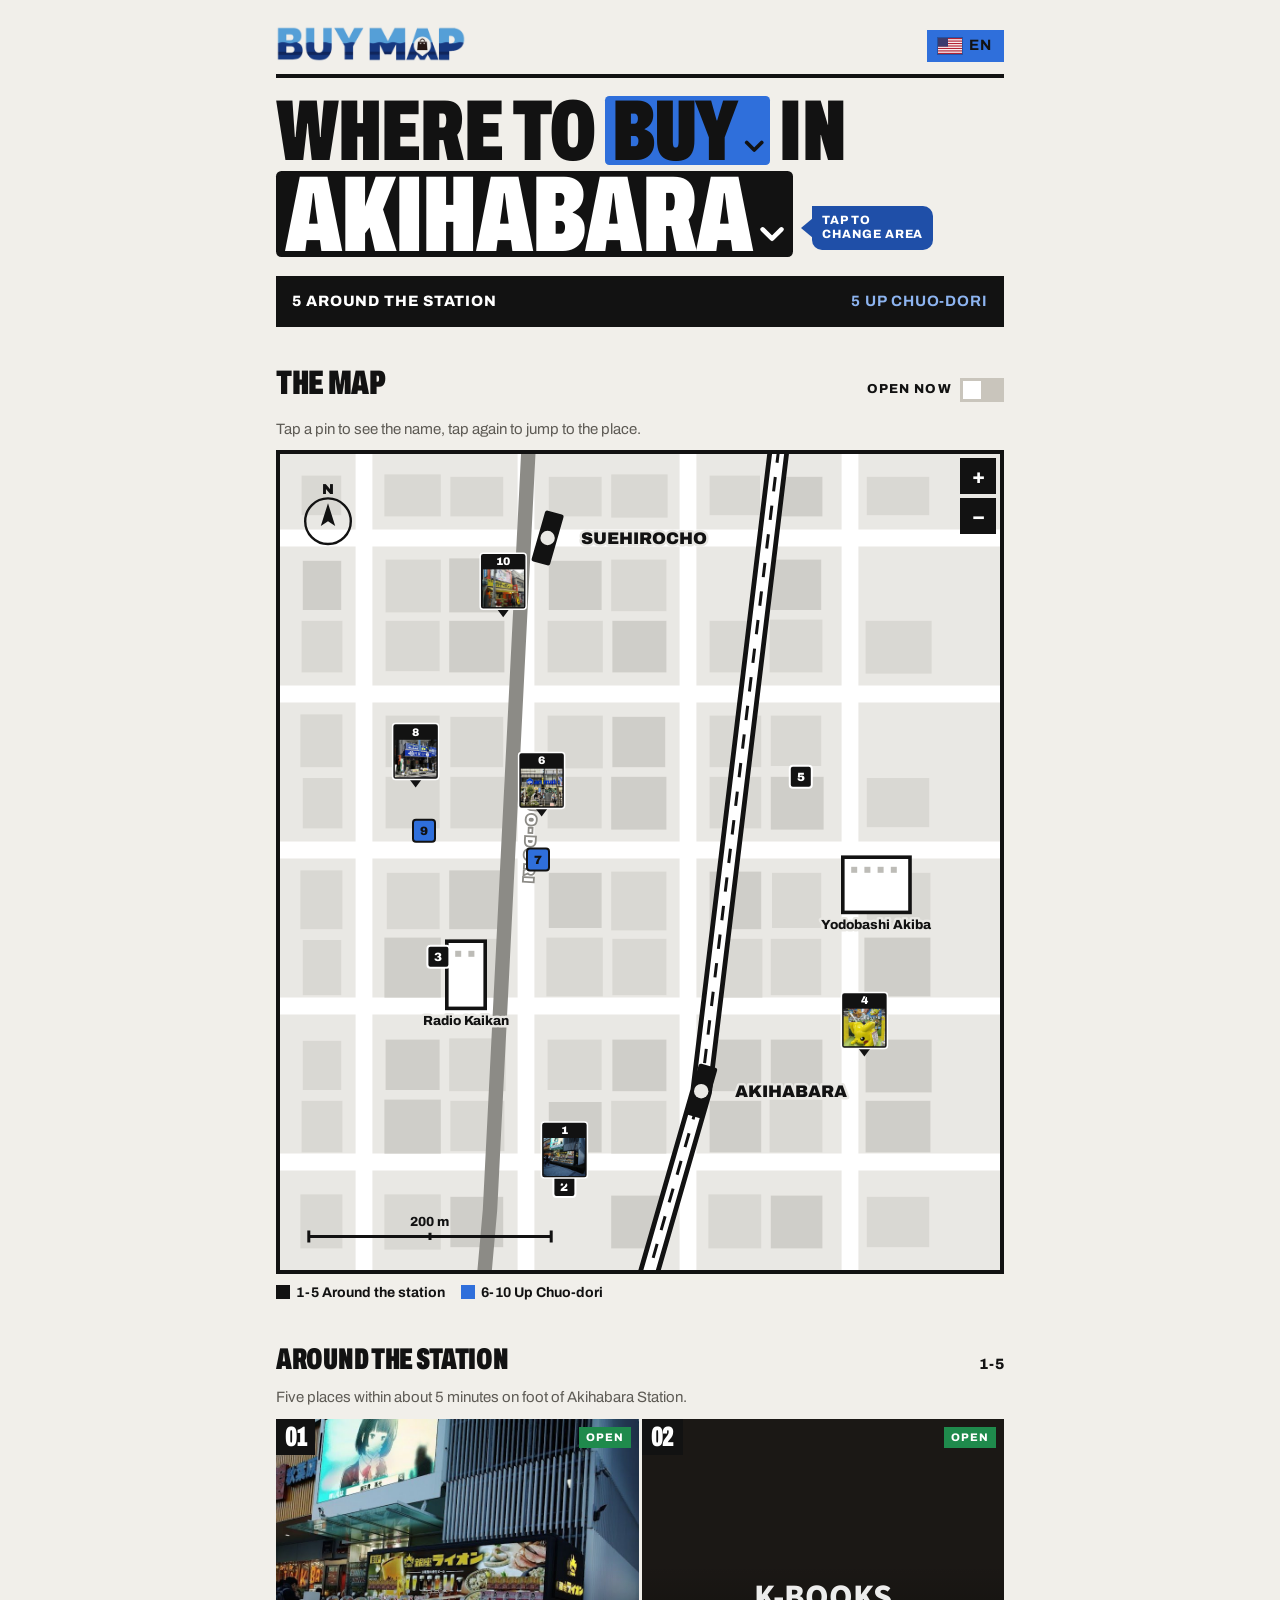
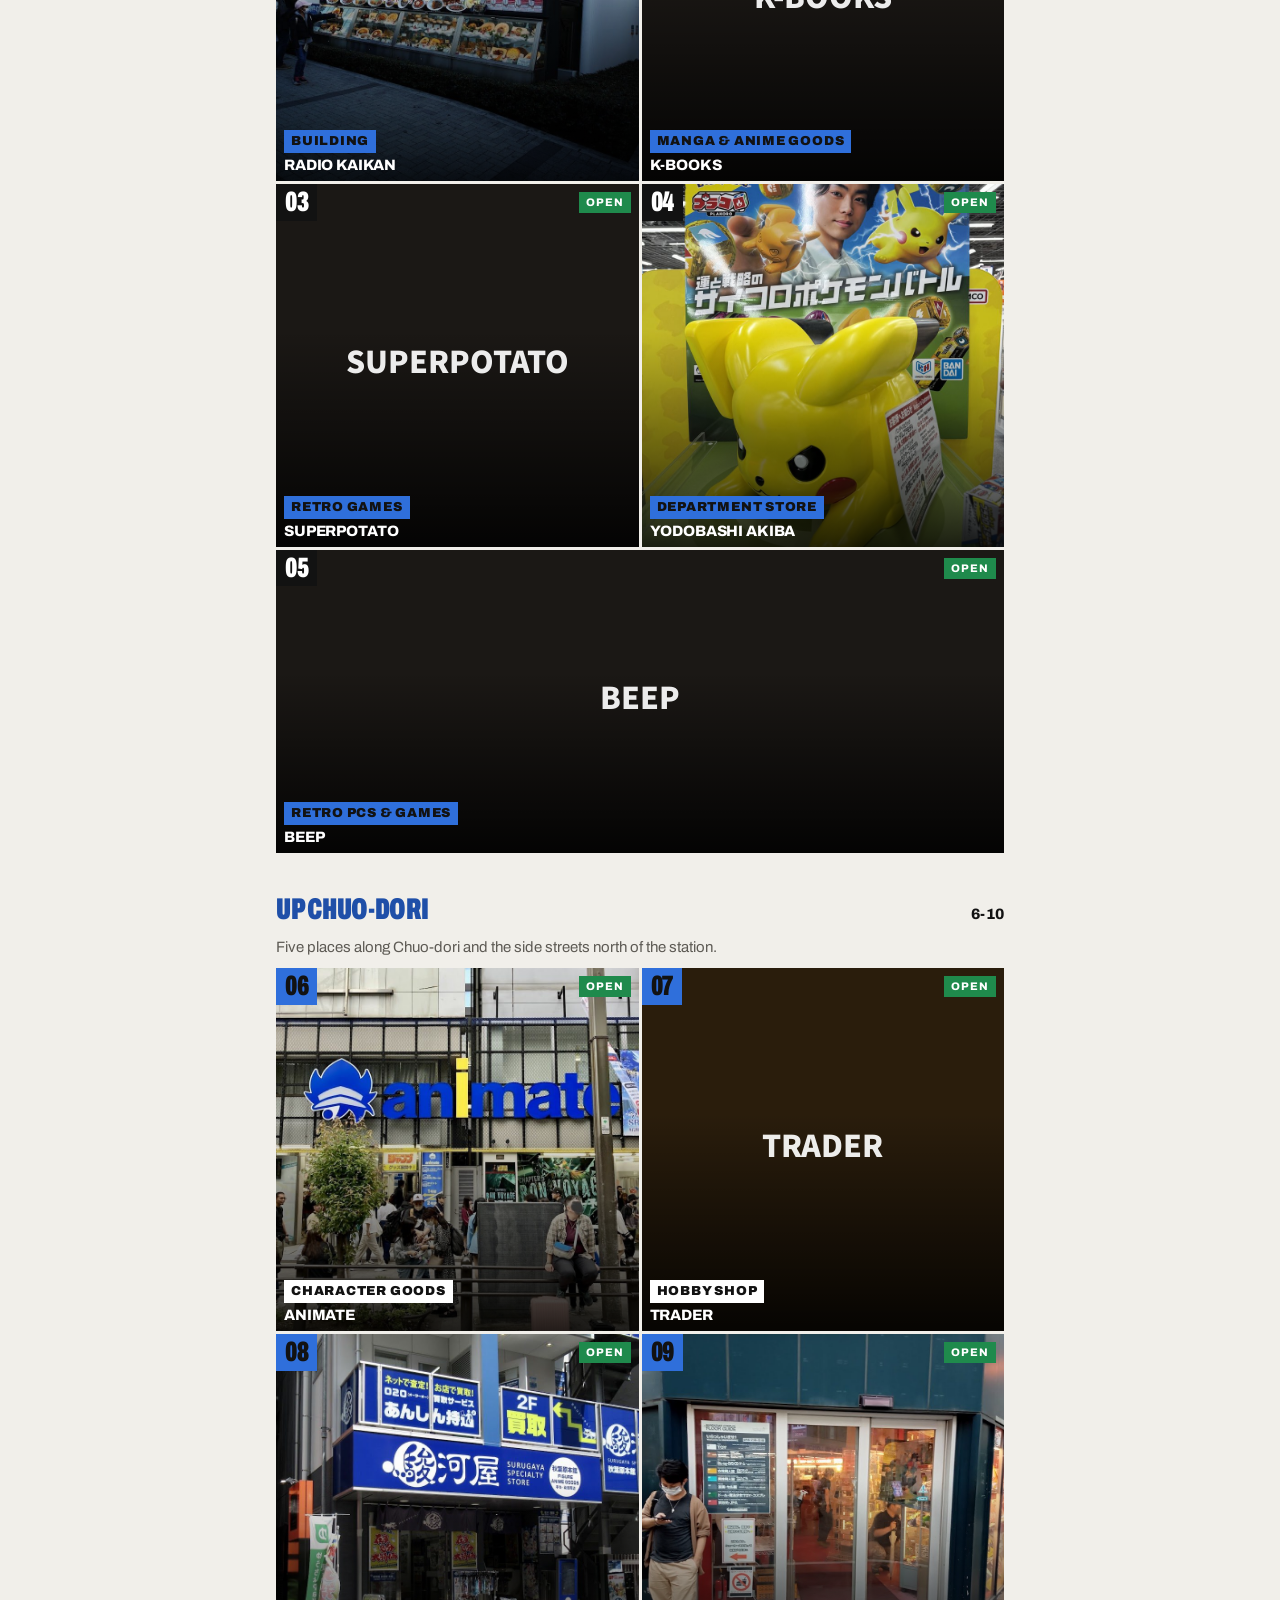
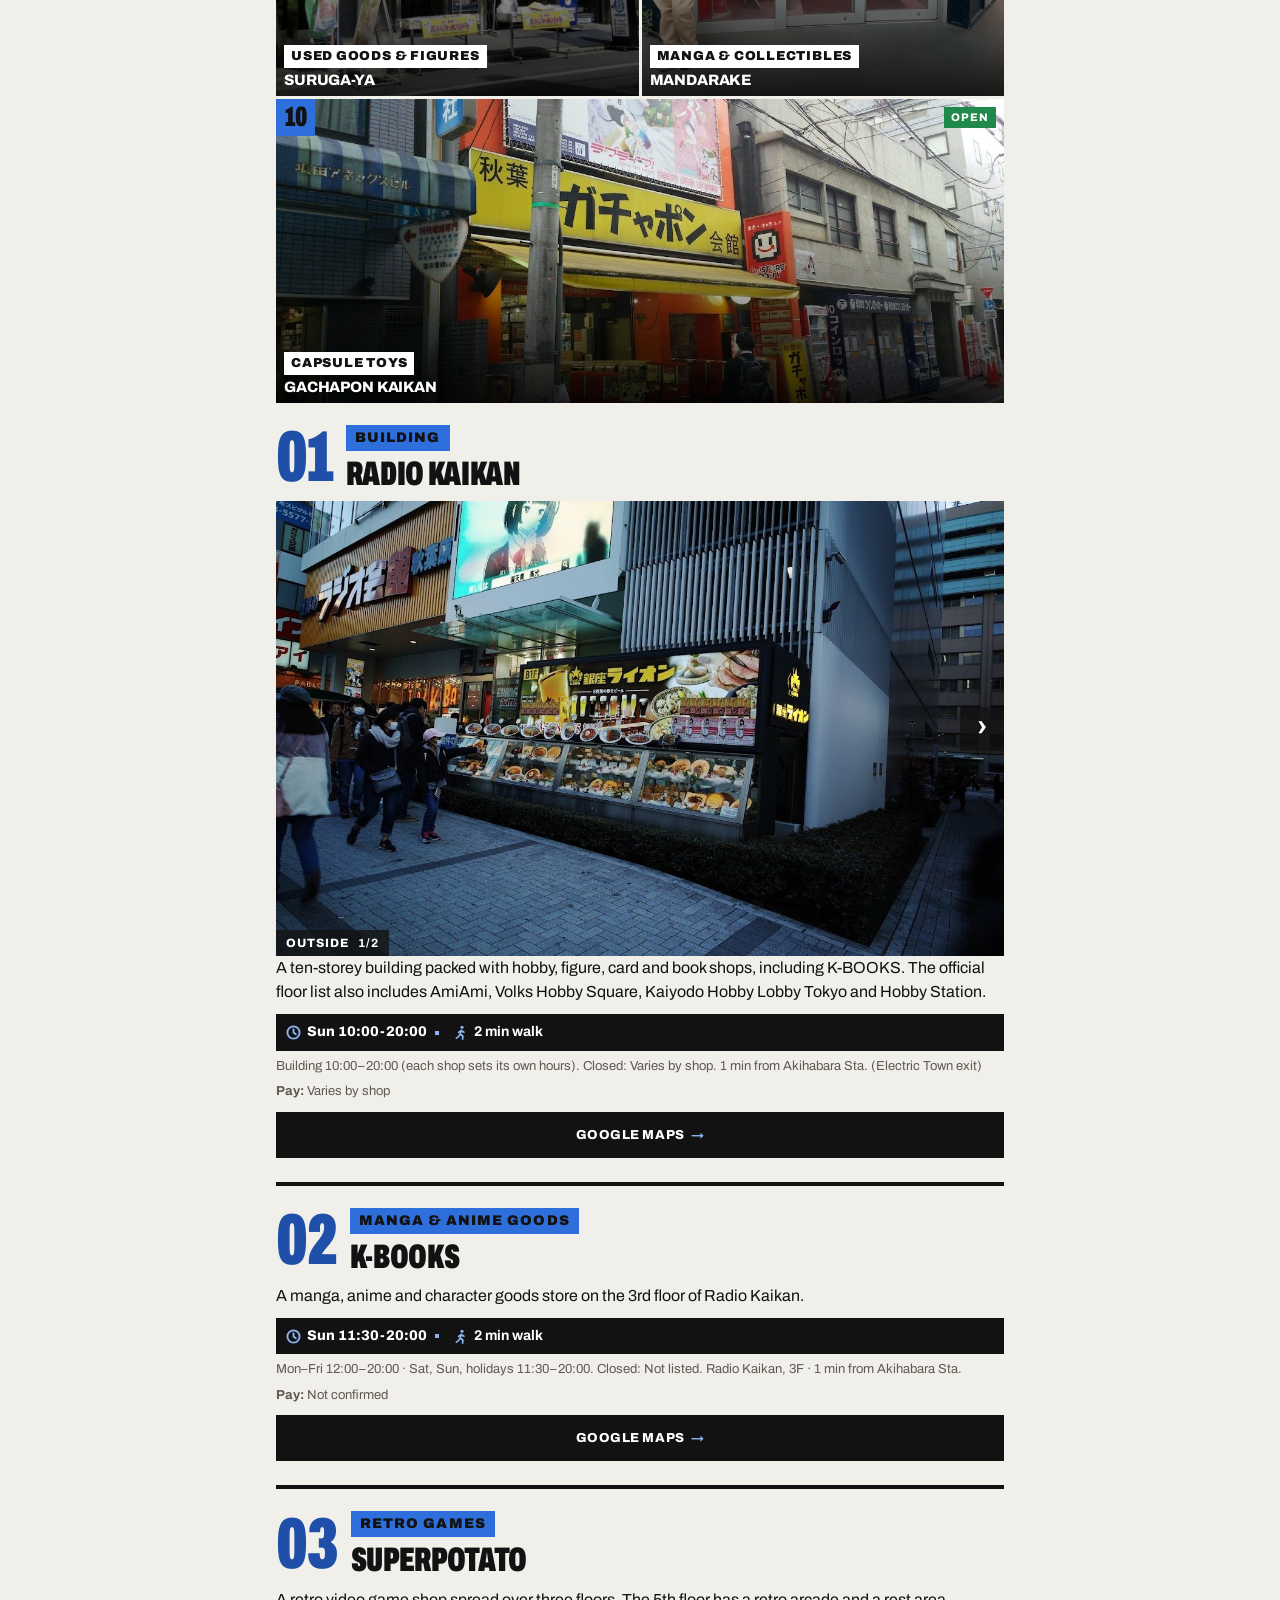
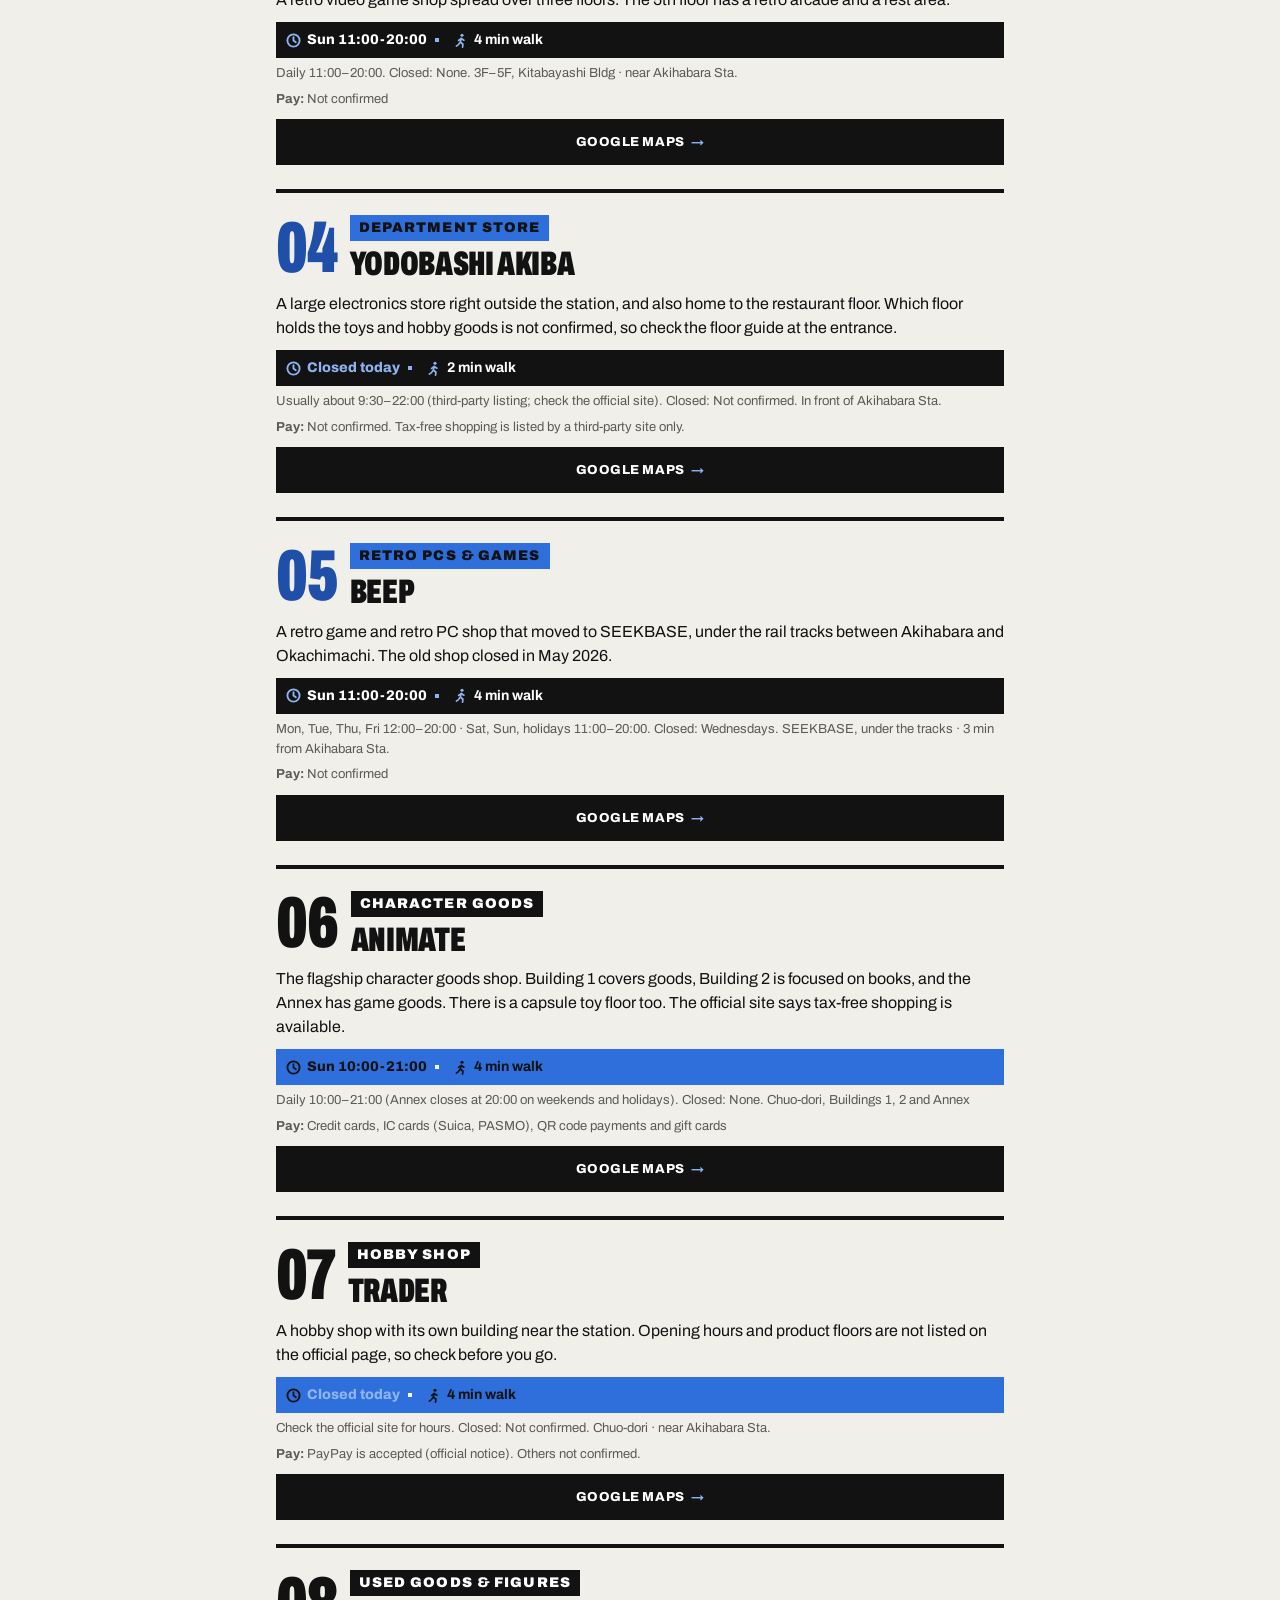
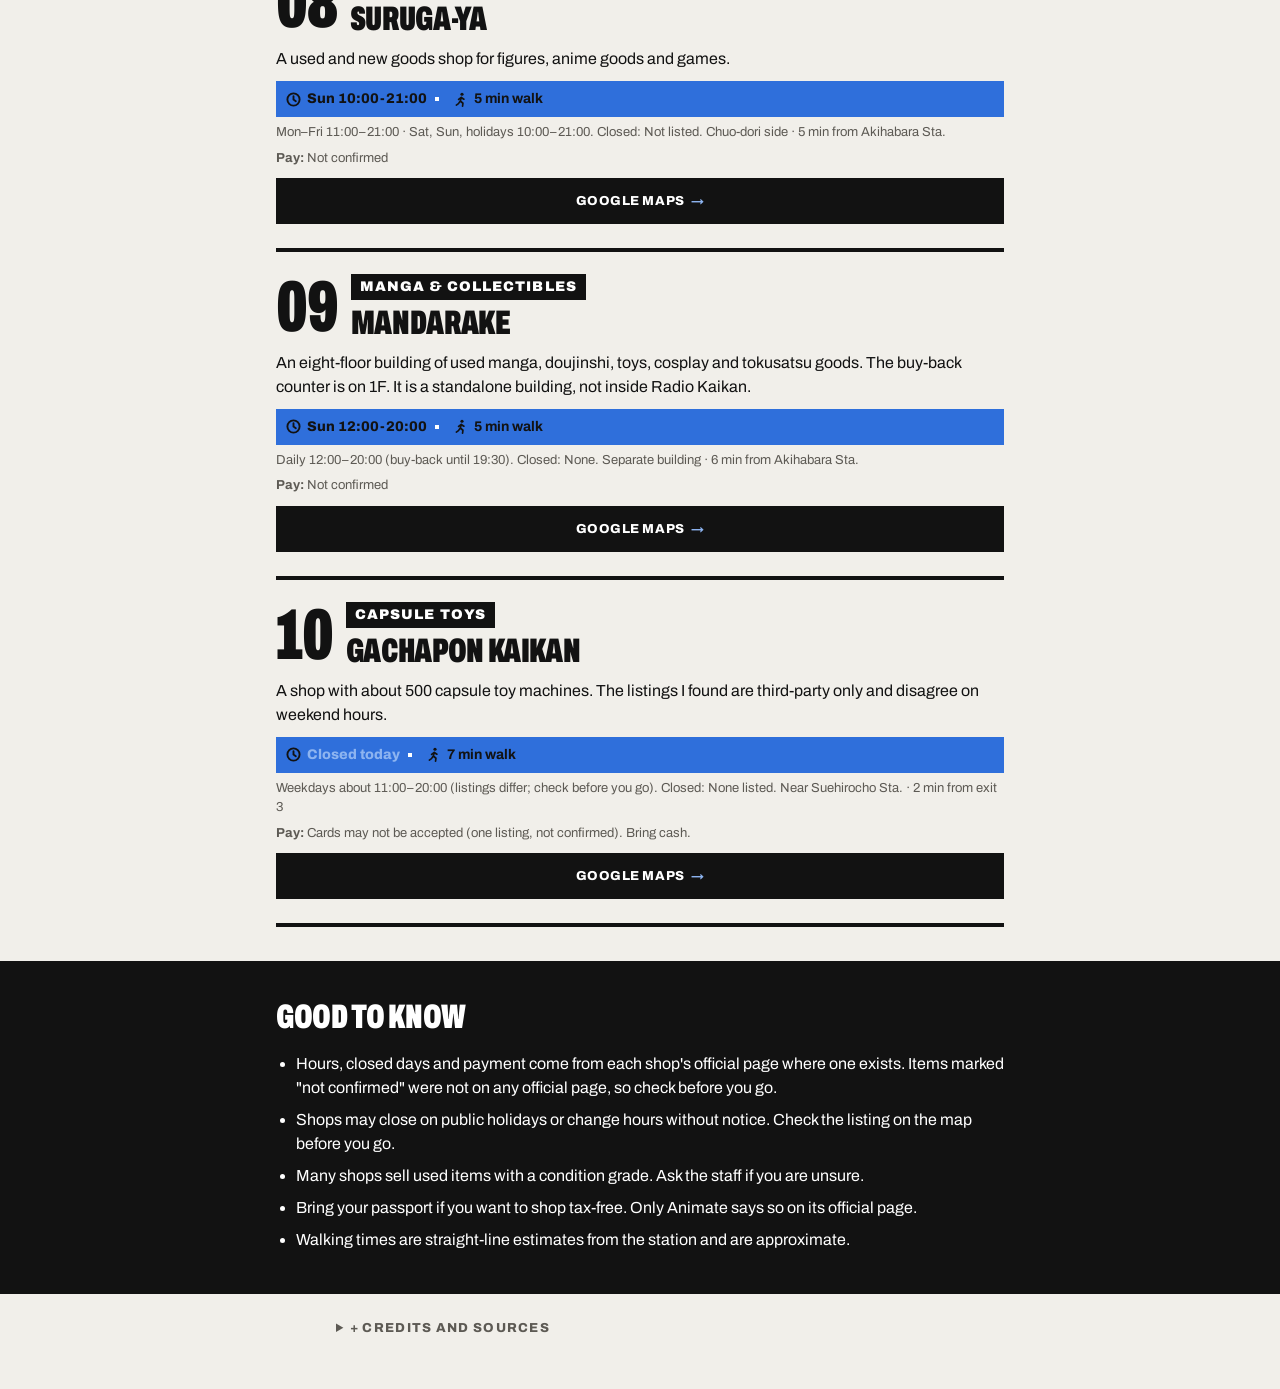
==== commit 242245c7: "見出しの囲みを案Cで狭める（switch.TIGHT） Co-Authored-By: Claude Sonnet 5.5 <noreply@anthropic.com>" ====
--- a/buy/index.html
+++ b/buy/index.html
@@ -91,6 +91,7 @@
 .areasw summary em .chev,.kindsw .chev{width:.3em;height:.3em;margin-left:.06em;stroke-width:4}
 h1{line-height:1.16}
 .langsw{margin-left:auto;align-self:flex-end;margin-bottom:4px;cursor:pointer;display:inline-flex;align-items:center;gap:7px;border:0;padding:8px 11px;font:900 15px/1 Archivo,sans-serif;letter-spacing:.08em;color:var(--ls-t,#fff);background:var(--ac,#1F8A4C);-webkit-tap-highlight-color:transparent}.langsw:active{filter:brightness(.88)}.langsw .fl{display:block;width:24px;height:16px;flex:none;box-shadow:0 0 0 1px rgba(0,0,0,.25)}.langsw .fl svg{display:none;width:24px;height:16px}.langsw .fl svg.on{display:block}.langsw .lc{display:block;min-width:1.6em;text-align:left}
+h1{line-height:.92}.kindsw summary,.areasw summary em{padding:.015em .06em 0 .08em!important;line-height:.78!important;display:inline-block;border-radius:.05em}.areasw summary em .chev,.kindsw .chev{width:.26em;height:.26em;vertical-align:.02em}
 .langsw{--ls-t:#121212}
 .areasw{--ac-text:#1F4FA8}h1{--on-ac:#121212}
 .nowlist,h1 em,.areasw small,.bar.r h2,.big,.lab{color:#1F4FA8}h1 em{border-bottom-color:var(--ac)}.vt,.tt,.genre,.btn.art,.card.r .strip,.tile.r .no{color:#121212}.card.r .genre{color:#fff}.card.r .strip svg{color:#121212}.pin circle{}
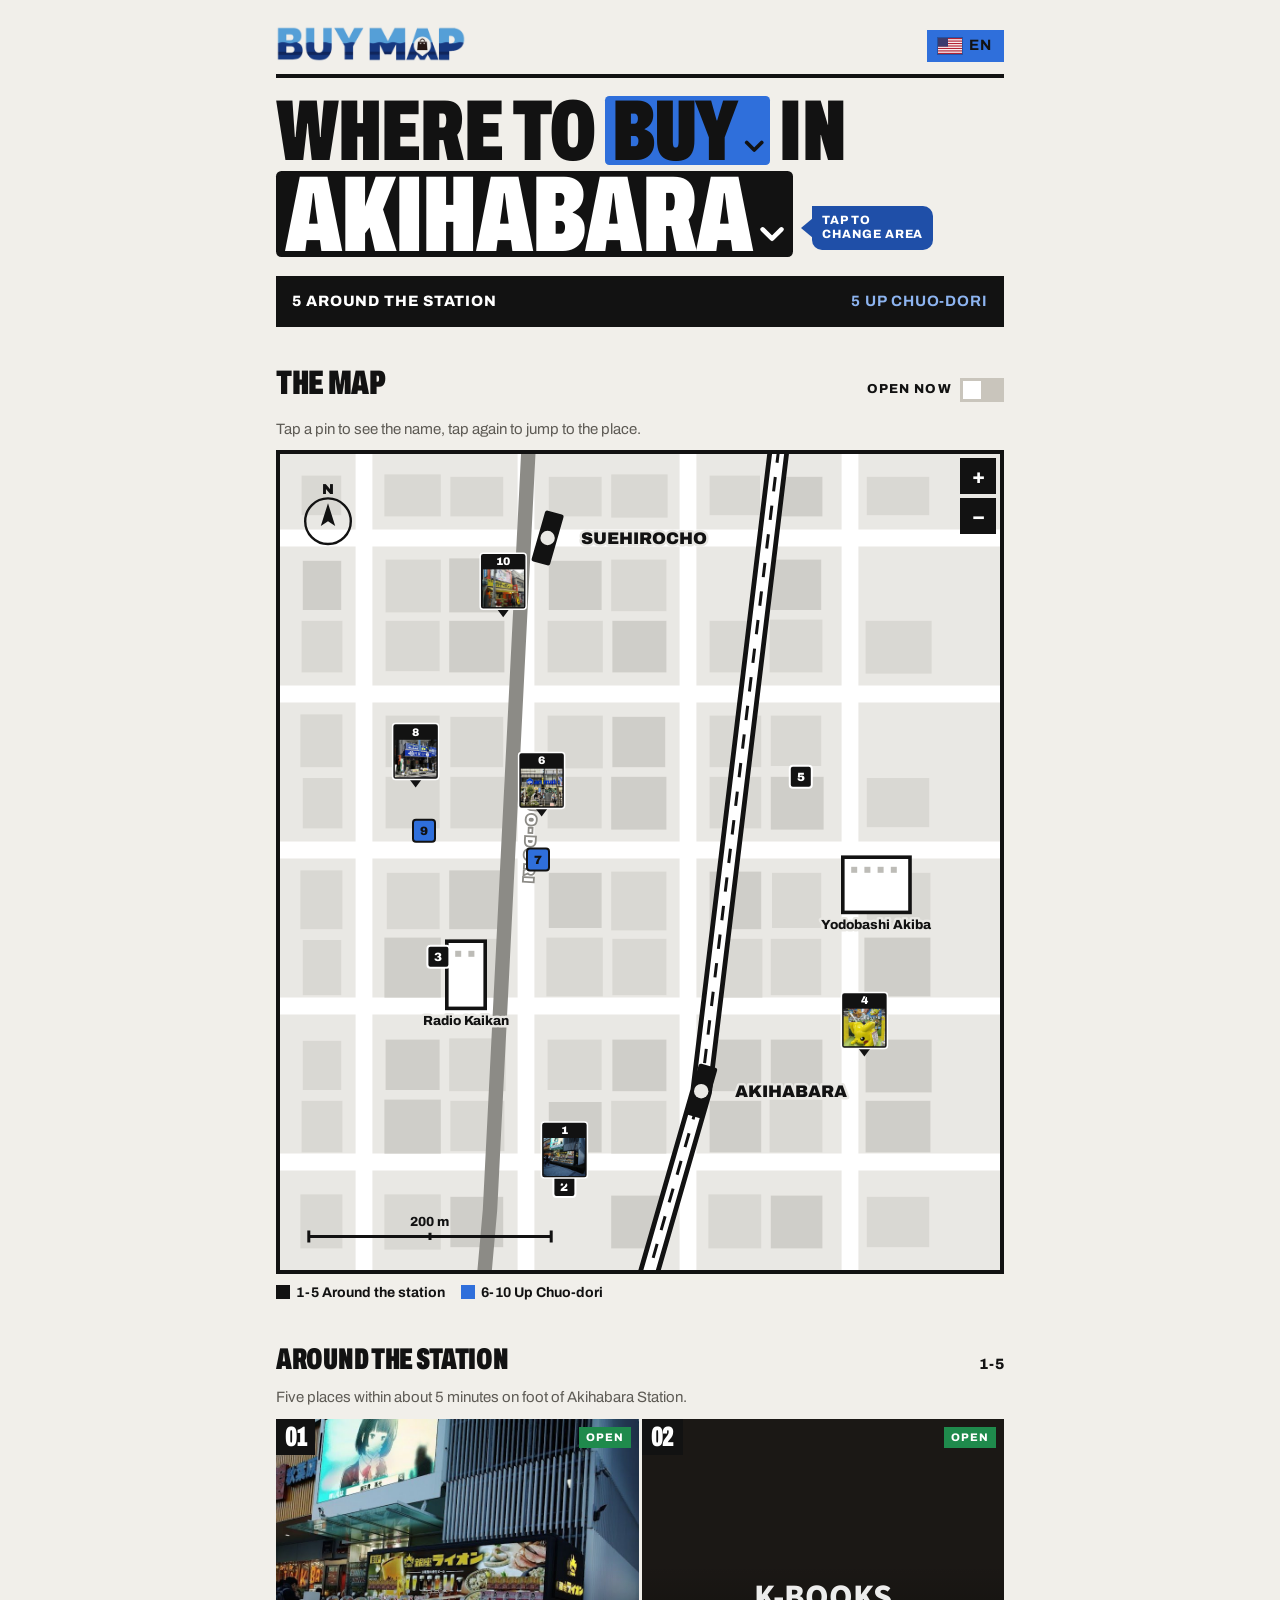
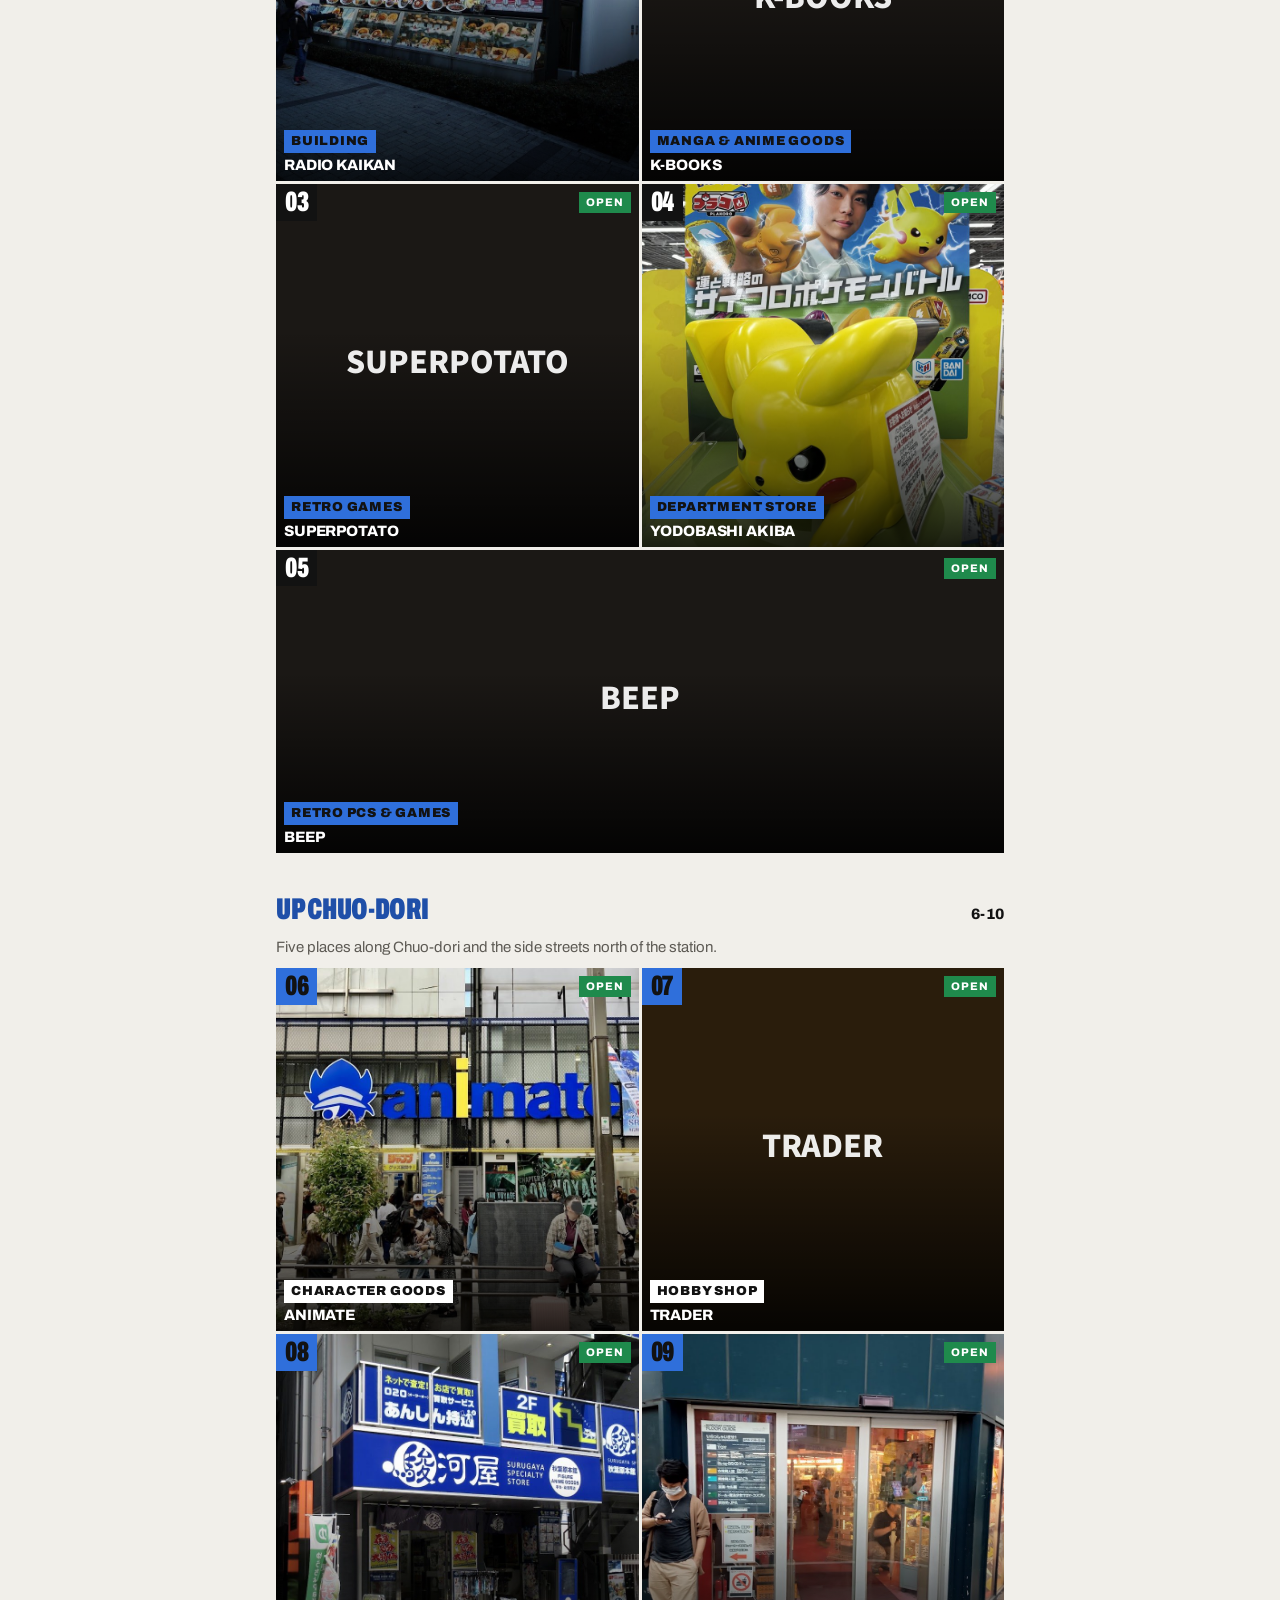
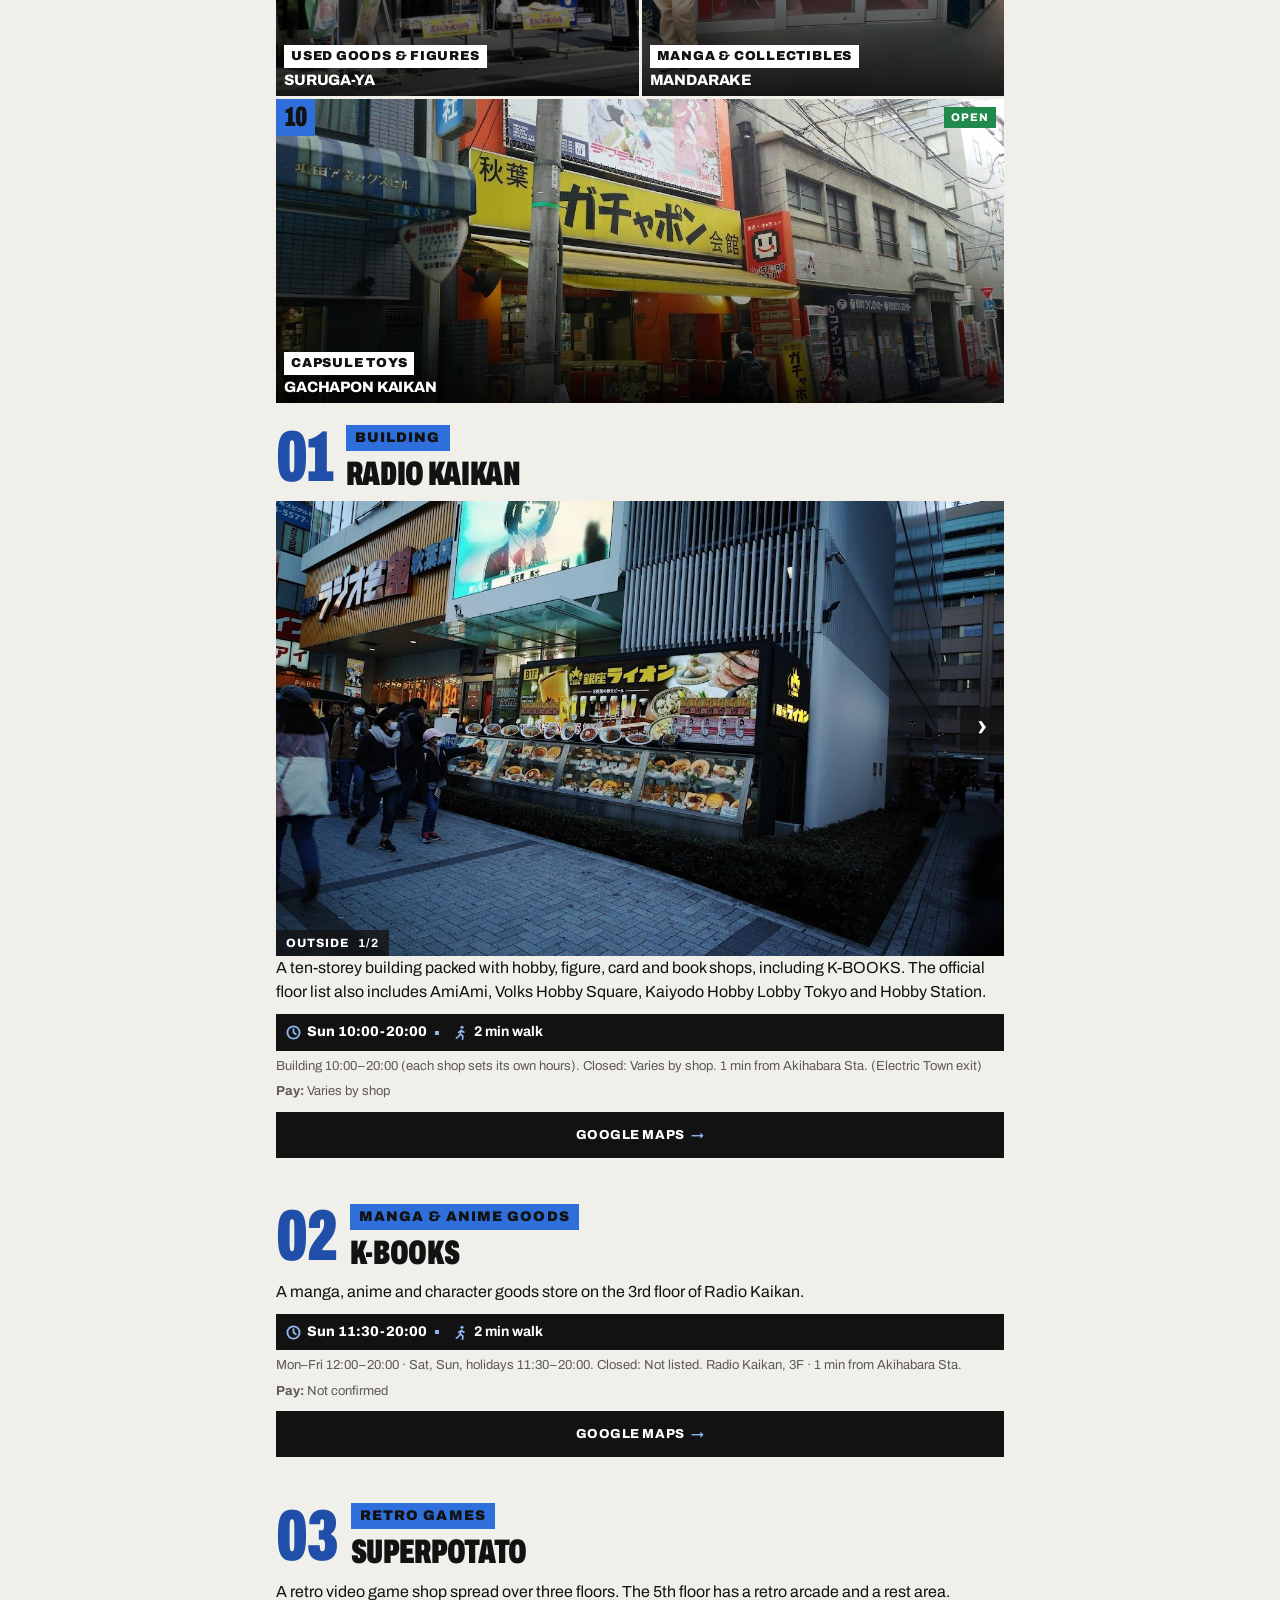
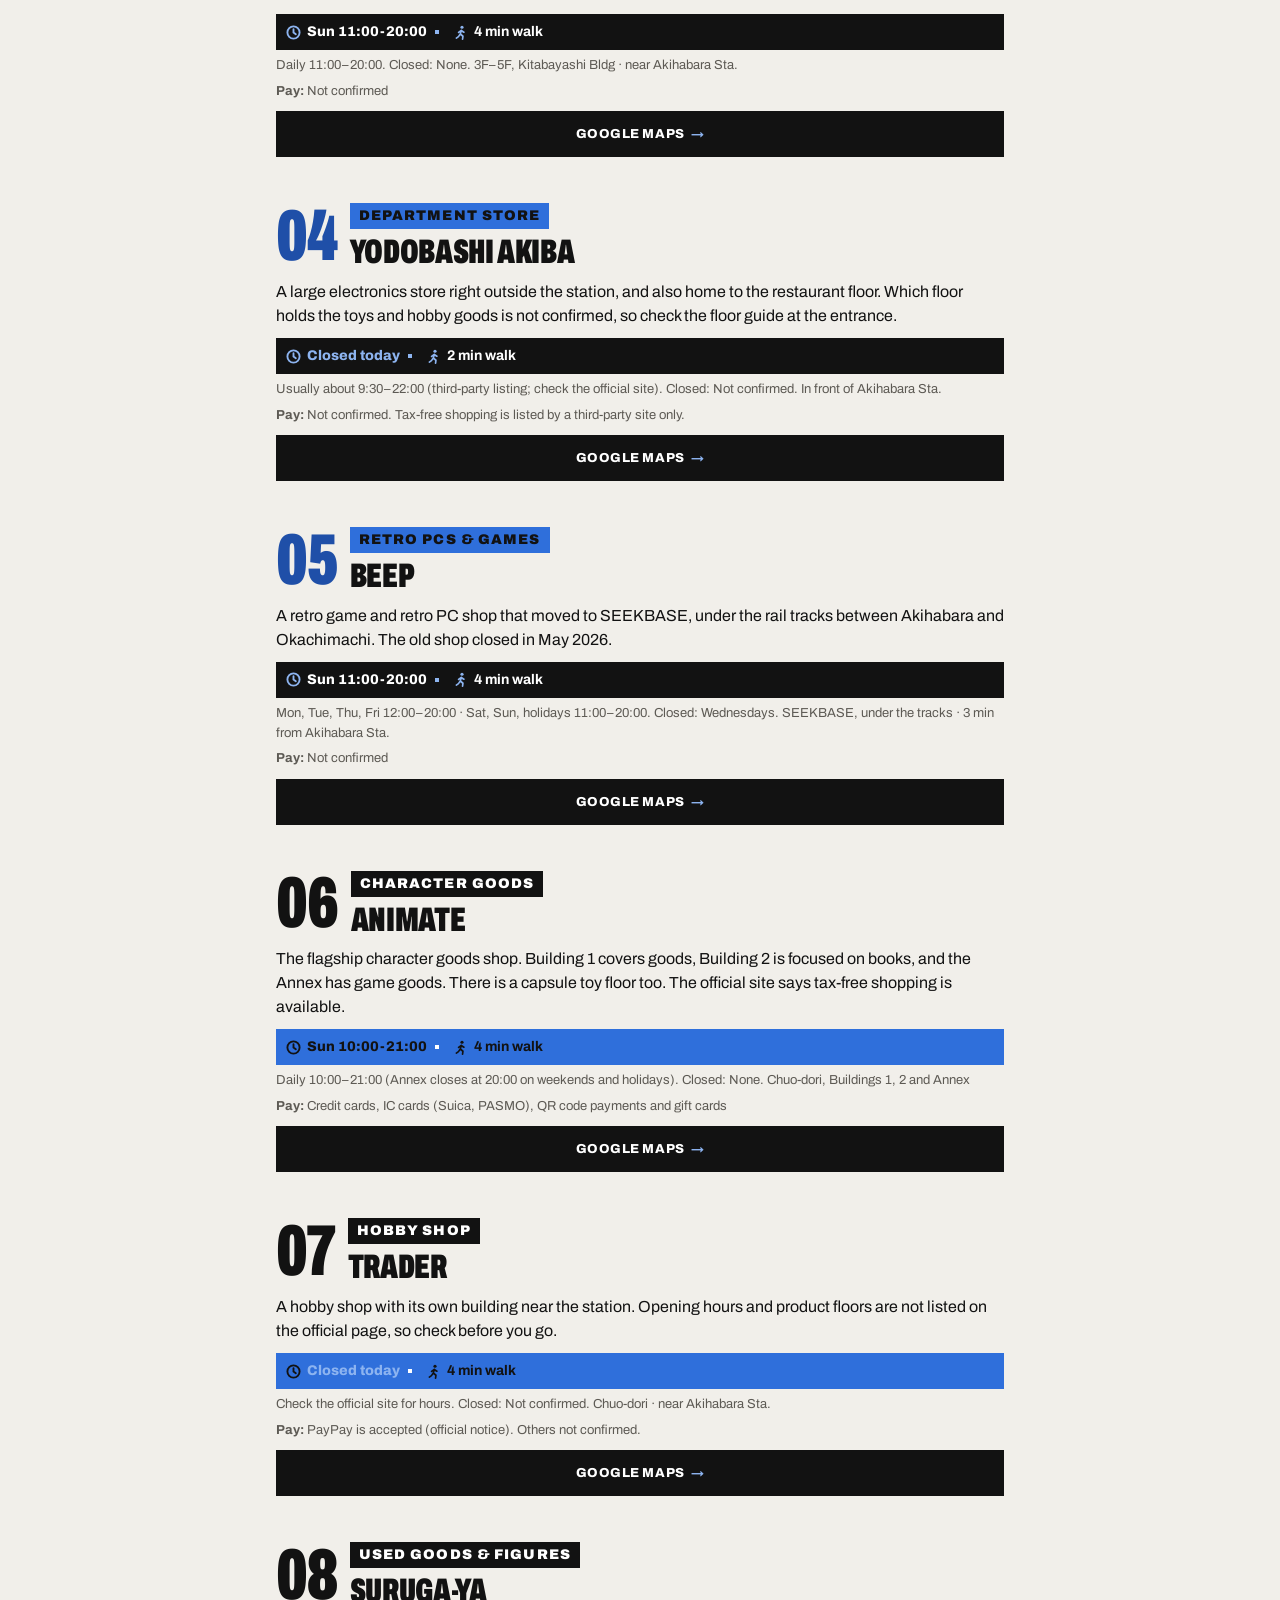
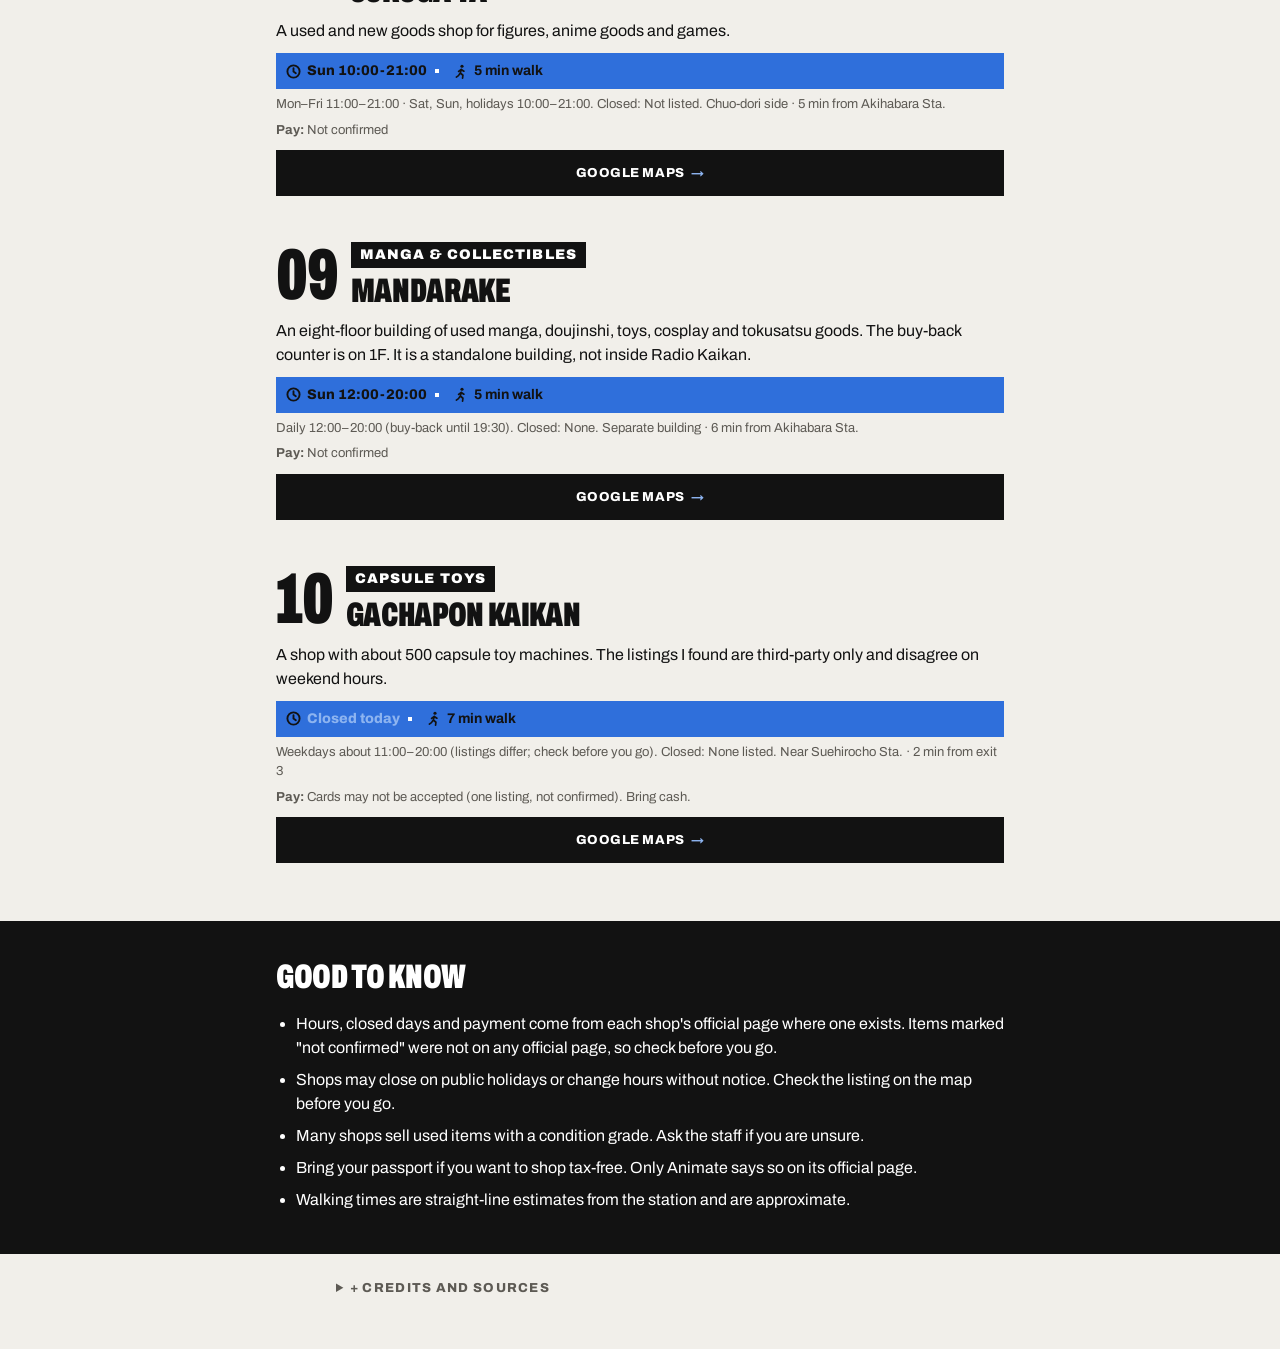
==== commit 36982c3f: "カード間の太い区切り線を消す Co-Authored-By: Claude Sonnet 5.5 <noreply@anthropic.com>" ====
--- a/buy/index.html
+++ b/buy/index.html
@@ -91,7 +91,7 @@
 .areasw summary em .chev,.kindsw .chev{width:.3em;height:.3em;margin-left:.06em;stroke-width:4}
 h1{line-height:1.16}
 .langsw{margin-left:auto;align-self:flex-end;margin-bottom:4px;cursor:pointer;display:inline-flex;align-items:center;gap:7px;border:0;padding:8px 11px;font:900 15px/1 Archivo,sans-serif;letter-spacing:.08em;color:var(--ls-t,#fff);background:var(--ac,#1F8A4C);-webkit-tap-highlight-color:transparent}.langsw:active{filter:brightness(.88)}.langsw .fl{display:block;width:24px;height:16px;flex:none;box-shadow:0 0 0 1px rgba(0,0,0,.25)}.langsw .fl svg{display:none;width:24px;height:16px}.langsw .fl svg.on{display:block}.langsw .lc{display:block;min-width:1.6em;text-align:left}
-h1{line-height:.92}.kindsw summary,.areasw summary em{padding:.015em .06em 0 .08em!important;line-height:.78!important;display:inline-block;border-radius:.05em}.areasw summary em .chev,.kindsw .chev{width:.26em;height:.26em;vertical-align:.02em}
+.card{border-bottom:0!important}h1{line-height:.92}.kindsw summary,.areasw summary em{padding:.015em .06em 0 .08em!important;line-height:.78!important;display:inline-block;border-radius:.05em}.areasw summary em .chev,.kindsw .chev{width:.26em;height:.26em;vertical-align:.02em}
 .langsw{--ls-t:#121212}
 .areasw{--ac-text:#1F4FA8}h1{--on-ac:#121212}
 .nowlist,h1 em,.areasw small,.bar.r h2,.big,.lab{color:#1F4FA8}h1 em{border-bottom-color:var(--ac)}.vt,.tt,.genre,.btn.art,.card.r .strip,.tile.r .no{color:#121212}.card.r .genre{color:#fff}.card.r .strip svg{color:#121212}.pin circle{}
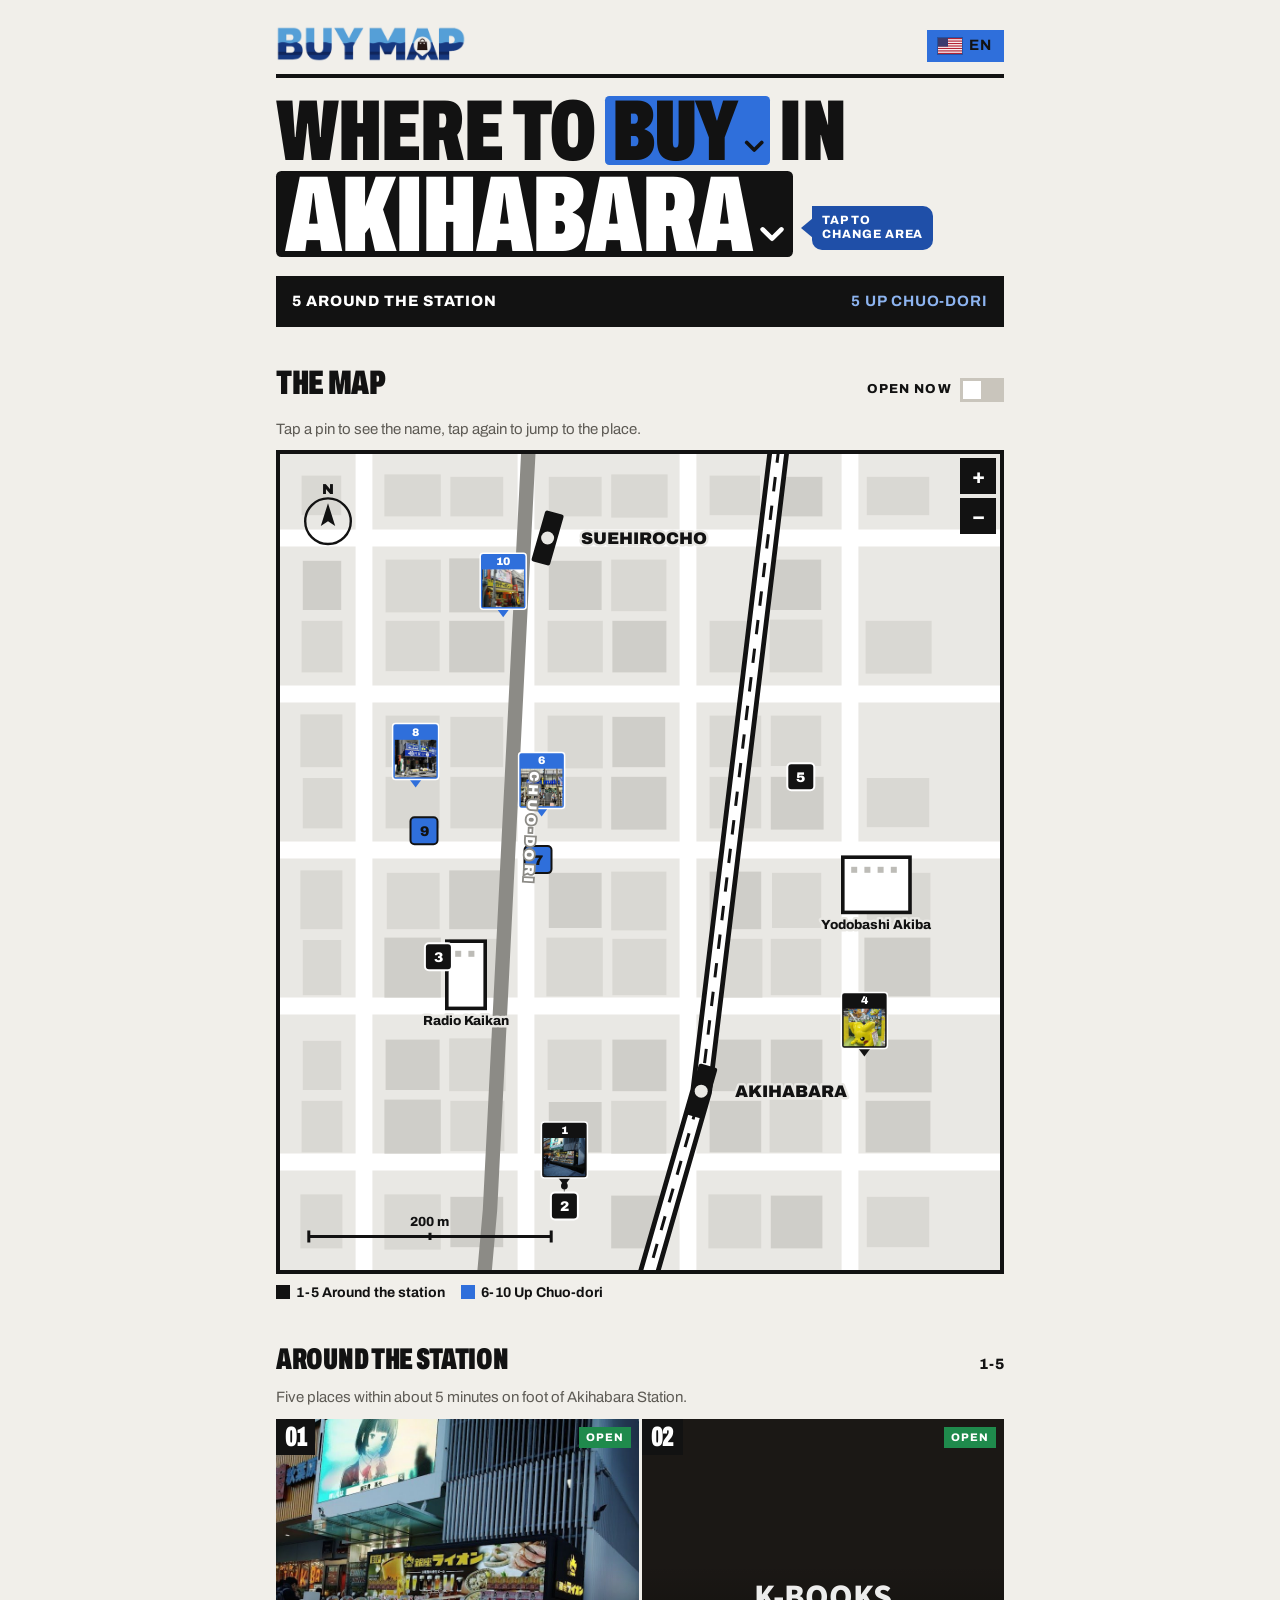
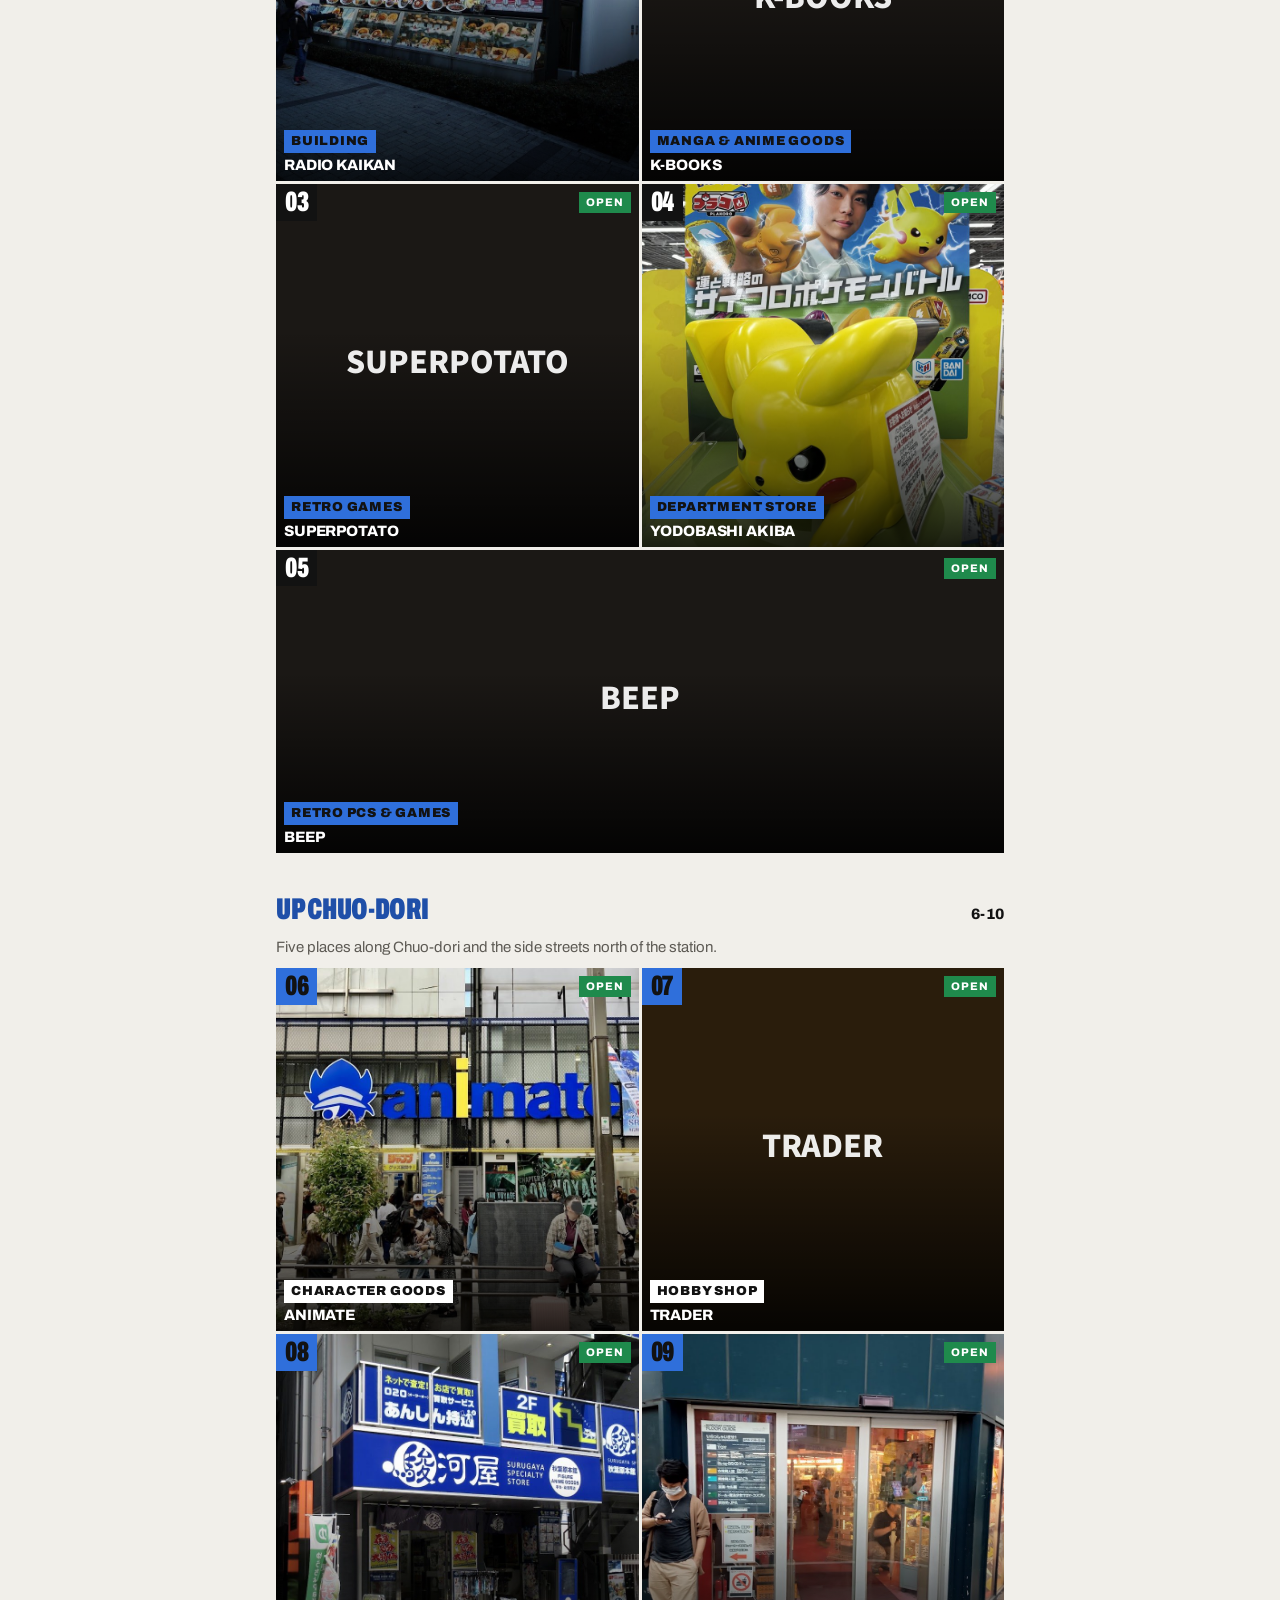
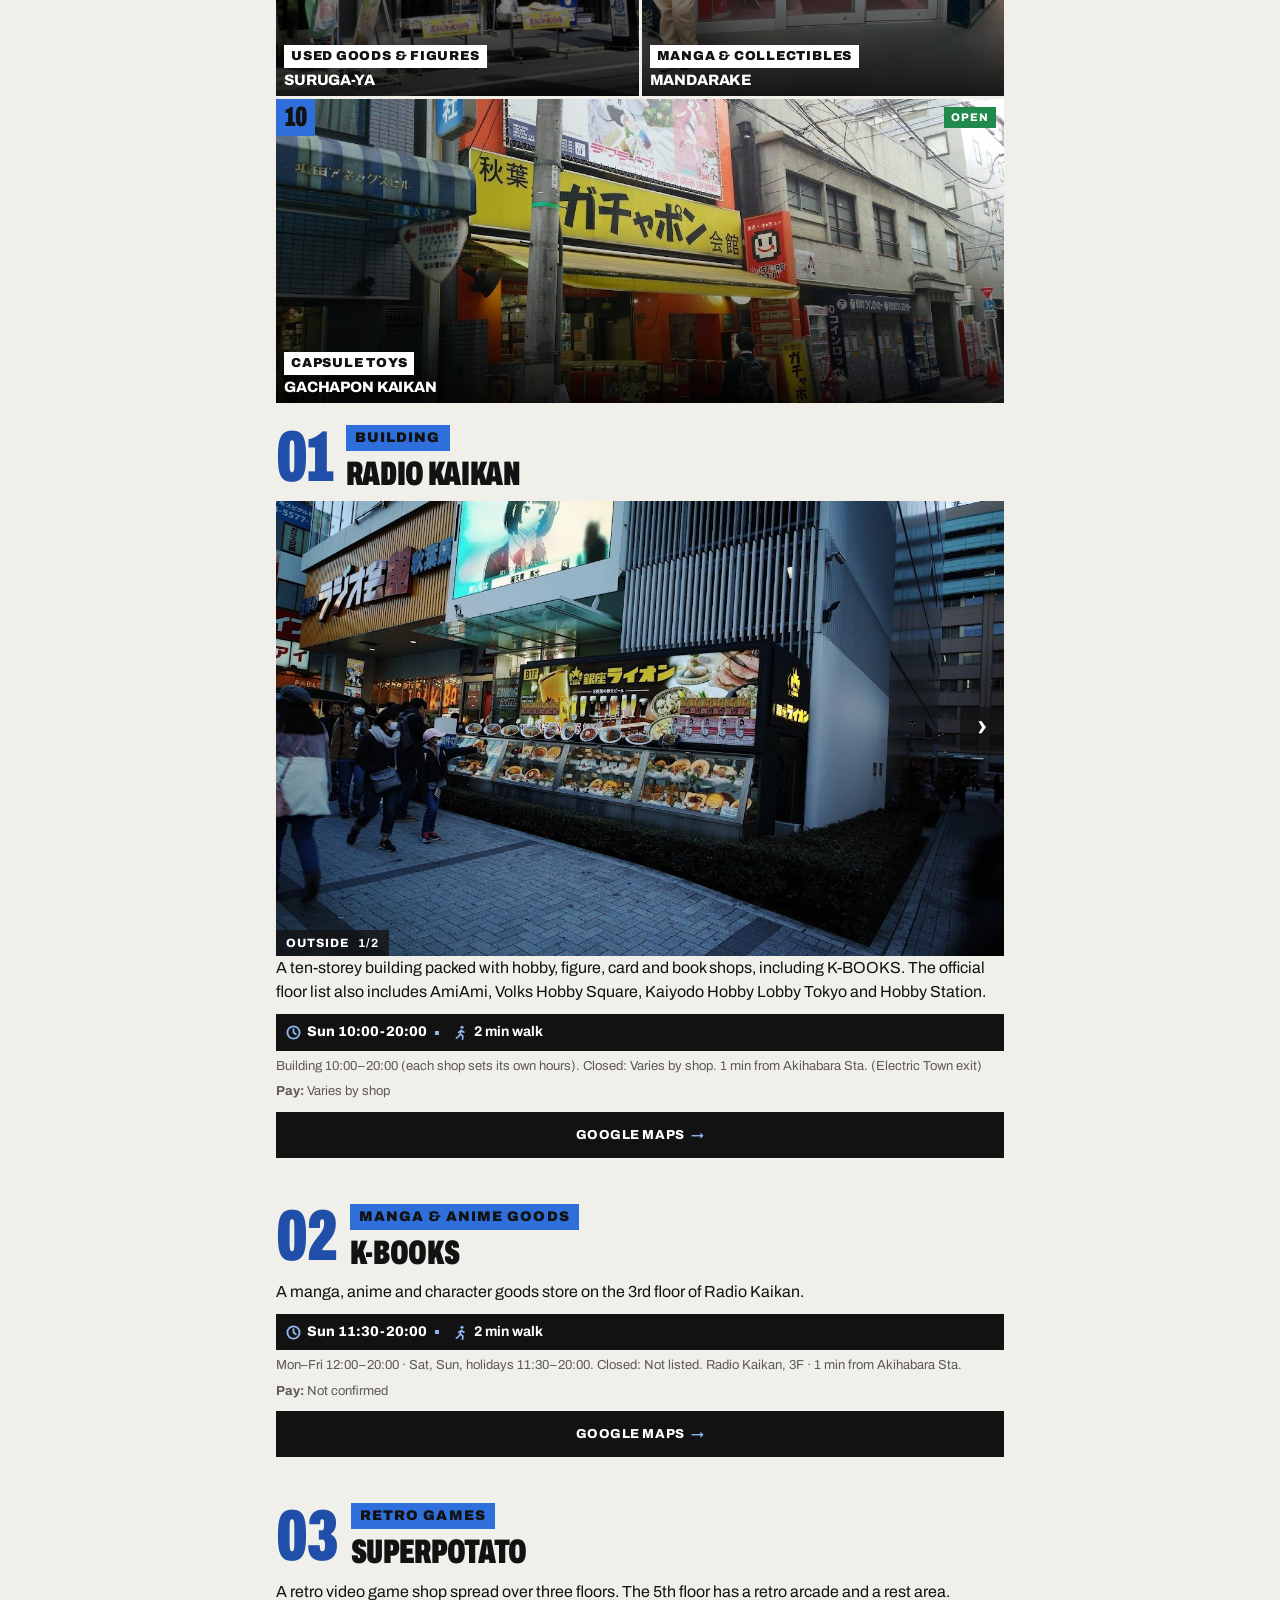
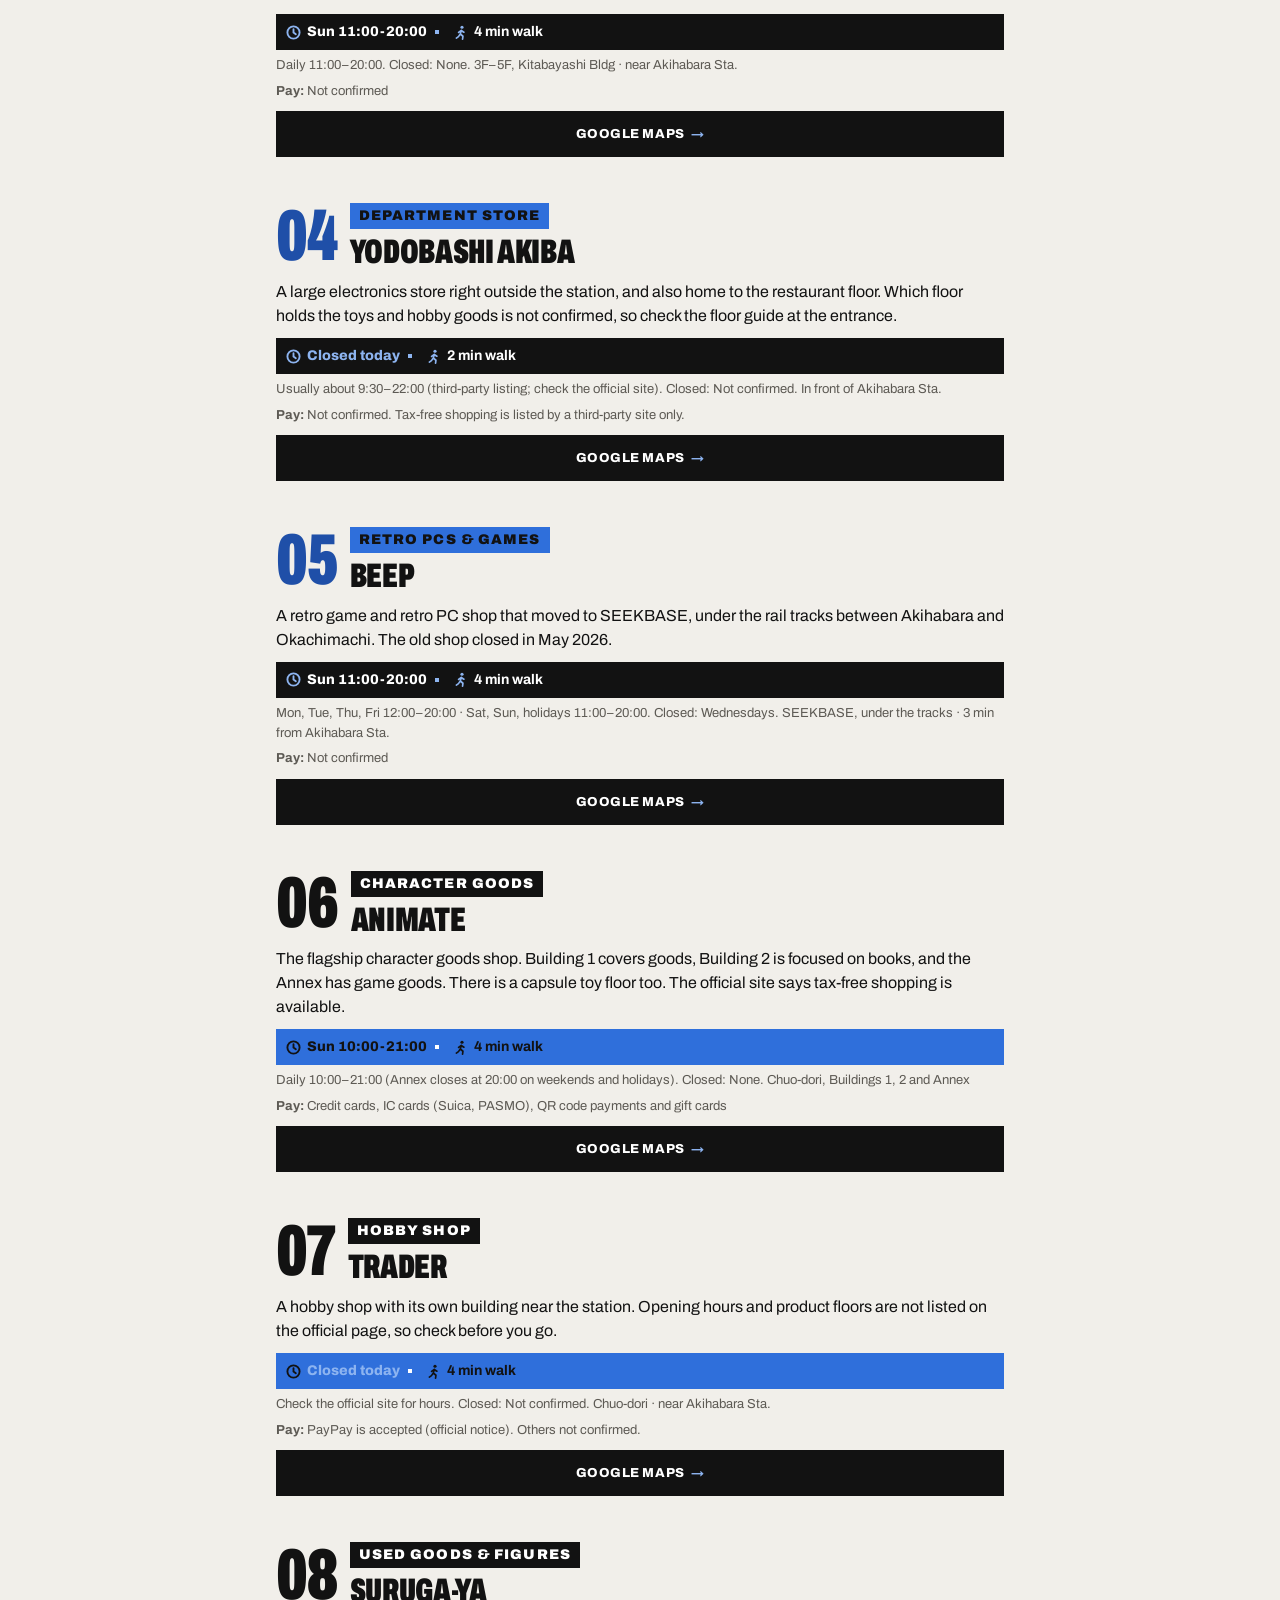
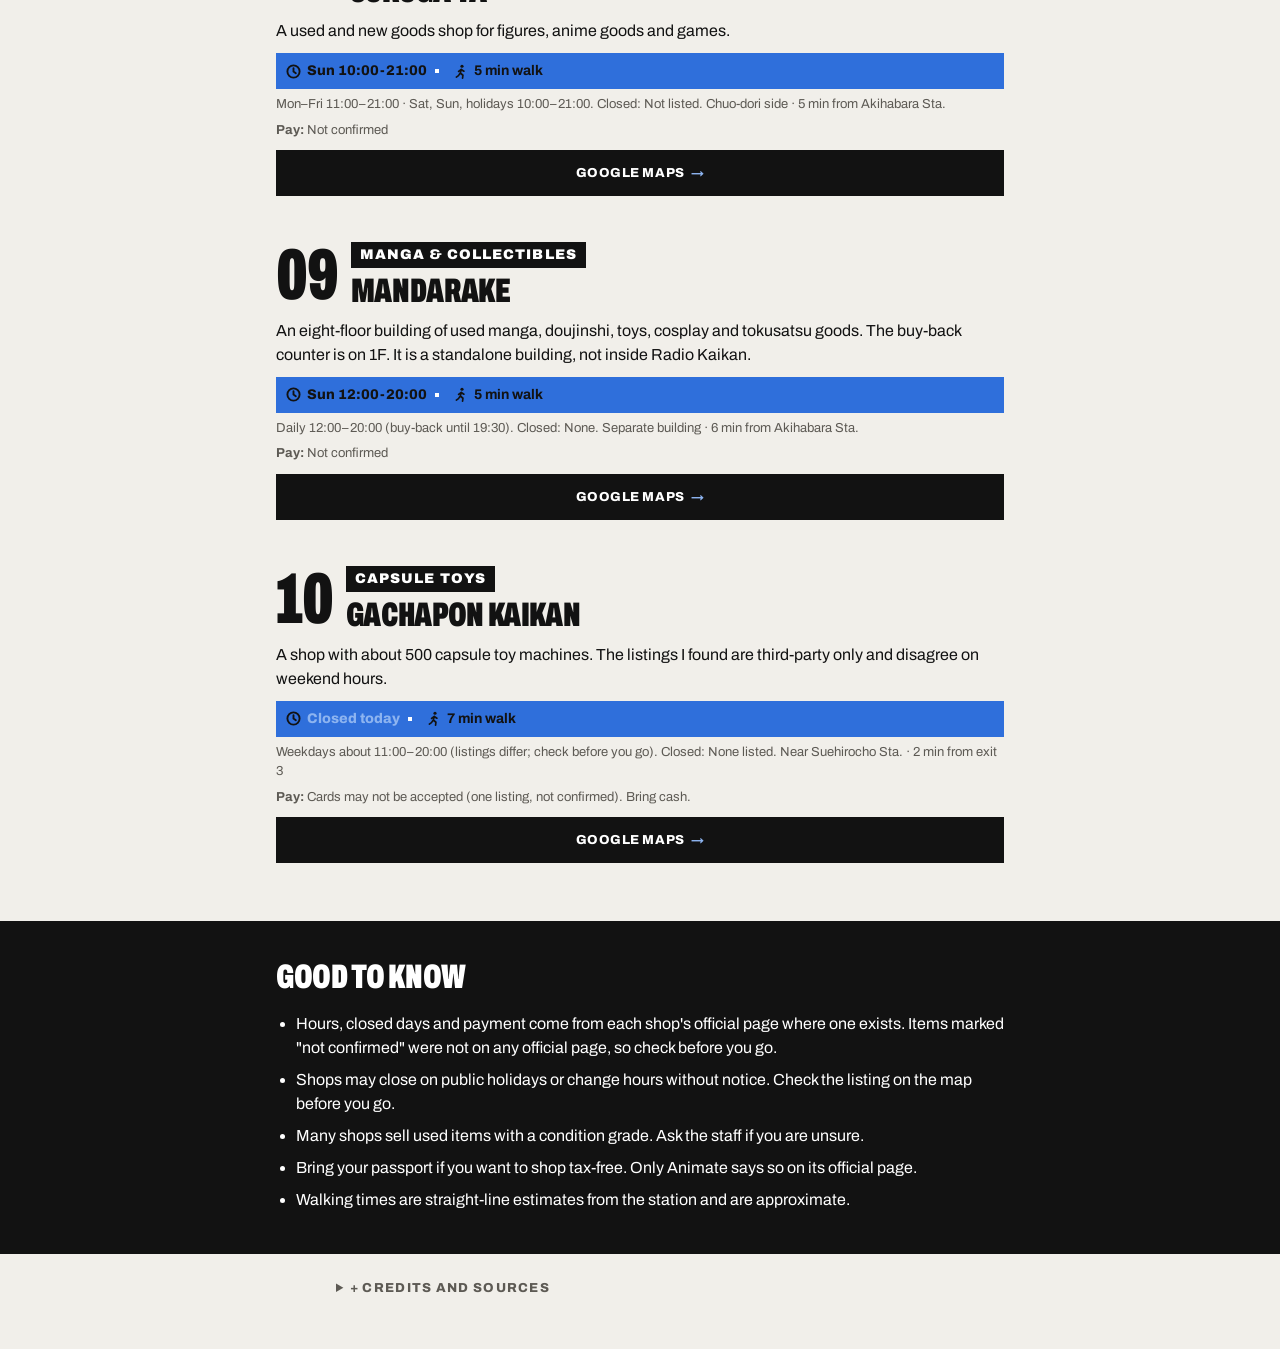
==== commit 01cb2e26: "DRINK/BUY: 地図を秋葉原式に統一（第3フェーズ） - engine/pinzoom.js を秋葉原修正版エンジンに差し替え（MINZ .62のズームアウト+紙色余白、fitW、declutt" ====
--- a/buy/index.html
+++ b/buy/index.html
@@ -102,7 +102,7 @@
 <div class="col"><div class="top"><a class="klg" href="https://yukitchy.github.io/akiba-where-to-eat/buy/" aria-label="BUYMAP"><img src="../brand/logo-buy-1line.png" alt="BUYMAP" width="190"></a><button type="button" class="langsw" aria-label="Change language"><span class="fl"><svg class="f on" data-l="en" aria-hidden="true" viewBox="0 0 24 16"><rect width="24" height="16" fill="#fff"/><rect y="0.00" width="24" height="1.23" fill="#B22234"/><rect y="2.46" width="24" height="1.23" fill="#B22234"/><rect y="4.92" width="24" height="1.23" fill="#B22234"/><rect y="7.38" width="24" height="1.23" fill="#B22234"/><rect y="9.85" width="24" height="1.23" fill="#B22234"/><rect y="12.31" width="24" height="1.23" fill="#B22234"/><rect y="14.77" width="24" height="1.23" fill="#B22234"/><rect width="10" height="8.6" fill="#3C3B6E"/></svg><svg class="f" data-l="ja" aria-hidden="true" viewBox="0 0 24 16"><rect width="24" height="16" fill="#fff"/><circle cx="12" cy="8" r="4.6" fill="#BC002D"/></svg><svg class="f" data-l="zh" aria-hidden="true" viewBox="0 0 24 16"><rect width="24" height="16" fill="#DE2910"/><polygon points="5,2.2 5.9,4.9 8.7,4.9 6.4,6.5 7.3,9.2 5,7.5 2.7,9.2 3.6,6.5 1.3,4.9 4.1,4.9" fill="#FFDE00"/></svg><svg class="f" data-l="es" aria-hidden="true" viewBox="0 0 24 16"><rect width="24" height="16" fill="#AA151B"/><rect y="4" width="24" height="8" fill="#F1BF00"/></svg><svg class="f" data-l="de" aria-hidden="true" viewBox="0 0 24 16"><rect width="24" height="16" fill="#FFCE00"/><rect width="24" height="5.34" fill="#000"/><rect y="5.33" width="24" height="5.34" fill="#DD0000"/></svg><svg class="f" data-l="ko" aria-hidden="true" viewBox="0 0 24 16"><rect width="24" height="16" fill="#fff"/><circle cx="12" cy="8" r="3.6" fill="#CD2E3A"/><path d="M8.4 8a3.6 3.6 0 0 0 7.2 0a1.8 1.8 0 0 0-3.6 0a1.8 1.8 0 0 1-3.6 0z" fill="#0047A0"/><g stroke="#000" stroke-width="1"><path d="M3 3.3l2.6-1.6M3.6 4.5l2.6-1.6M3 5.7l2.6-1.6"/><path d="M18.4 12.6l2.6-1.6M17.8 13.8l2.6-1.6M18.4 14.5l2.6-1.6" opacity=".0"/></g></svg></span><b class="lc">EN</b></button></div>
 <h1>Where to <details class="kindsw"><summary>Buy<svg class="chev" viewBox="0 0 24 24" aria-hidden="true"><path d="M4 8l8 8 8-8" fill="none" stroke="currentColor" stroke-width="4" stroke-linecap="round" stroke-linejoin="round"/></svg></summary><ul><li><a href="https://yukitchy.github.io/where-to-eat/akihabara/">Eat <i>&rarr;</i></a></li><li><a href="https://yukitchy.github.io/akiba-where-to-eat/drink/">Drink <i>&rarr;</i></a></li><li><a href="https://yukitchy.github.io/akiba-where-to-eat/buy/" aria-current=page>Buy </a></li></ul></details> in<details class="areasw"><summary><em><span class="nw">Akihabara<svg class="chev" viewBox="0 0 24 24" aria-hidden="true"><path d="M4 8l8 8 8-8" fill="none" stroke="currentColor" stroke-width="4" stroke-linecap="round" stroke-linejoin="round"/></svg></span></em><span class="hint" aria-hidden="true"><i class="tl"></i><b>Tap to<br>change area</b></span></summary><ul><li><a href="https://yukitchy.github.io/where-to-eat/shinjuku/">SHINJUKU <i>&rarr;</i></a></li><li><a href="https://yukitchy.github.io/where-to-eat/shibuya/">SHIBUYA <i>&rarr;</i></a></li><li><a href="https://yukitchy.github.io/where-to-eat/ginza/">GINZA <i>&rarr;</i></a></li><li><a href="https://yukitchy.github.io/where-to-eat/harajuku-omotesando/">HARAJUKU &amp; OMOTESANDO <i>&rarr;</i></a></li><li><a href="https://yukitchy.github.io/where-to-eat/asakusa/">ASAKUSA <i>&rarr;</i></a></li><li><a href="https://yukitchy.github.io/where-to-eat/roppongi-azabu/">ROPPONGI &amp; AZABU <i>&rarr;</i></a></li><li><a href="https://yukitchy.github.io/where-to-eat/ikebukuro/">IKEBUKURO <i>&rarr;</i></a></li><li><a href="https://yukitchy.github.io/where-to-eat/kiyosumi-shirakawa/">KIYOSUMI-SHIRAKAWA <i>&rarr;</i></a></li><li><a href="https://yukitchy.github.io/where-to-eat/yanaka-ueno/">YANAKA &amp; UENO <i>&rarr;</i></a></li><li><a href="https://yukitchy.github.io/where-to-eat/ebisu-meguro/">EBISU &amp; MEGURO <i>&rarr;</i></a></li><li><a href="https://yukitchy.github.io/where-to-eat/hakone/">HAKONE <i>&rarr;</i></a></li></ul></details></h1></div>
 <div class="col"><div class="hb" style="margin-top:6px"><span>5 around the station</span><b>5 up Chuo-dori</b></div></div>
-<div class="col"><div class="maphd"><h2 class="map">The map</h2><span class="nowmini"><span>Open now</span><button class="sw" id="sw" role="switch" aria-checked="false" aria-label="Show only places open now"></button></span></div><p class="gp">Tap a pin to see the name, tap again to jump to the place.</p><p class="nowlist off" id="nowlist"></p><svg id="map" viewBox="0 0 600 680" role="img" aria-label="Simple sketch map of the 10 places"><rect width="600" height="680" fill="#E9E8E4"/><line x1="70" y1="0" x2="70" y2="680" stroke="#fff" stroke-width="14"/><line x1="205" y1="0" x2="205" y2="680" stroke="#fff" stroke-width="14"/><line x1="340" y1="0" x2="340" y2="680" stroke="#fff" stroke-width="14"/><line x1="475" y1="0" x2="475" y2="680" stroke="#fff" stroke-width="14"/><line x1="610" y1="0" x2="610" y2="680" stroke="#fff" stroke-width="14"/><line x1="0" y1="70" x2="600" y2="70" stroke="#fff" stroke-width="14"/><line x1="0" y1="200" x2="600" y2="200" stroke="#fff" stroke-width="14"/><line x1="0" y1="330" x2="600" y2="330" stroke="#fff" stroke-width="14"/><line x1="0" y1="460" x2="600" y2="460" stroke="#fff" stroke-width="14"/><line x1="0" y1="590" x2="600" y2="590" stroke="#fff" stroke-width="14"/><rect x="18" y="18" width="33" height="33" fill="#D9D8D3"/><rect x="19" y="89" width="32" height="41" fill="#CFCEC9"/><rect x="18" y="139" width="34" height="43" fill="#D9D8D3"/><rect x="17" y="217" width="35" height="44" fill="#D9D8D3"/><rect x="19" y="270" width="33" height="42" fill="#D9D8D3"/><rect x="17" y="347" width="35" height="49" fill="#D9D8D3"/><rect x="19" y="405" width="32" height="46" fill="#D9D8D3"/><rect x="19" y="489" width="32" height="41" fill="#D9D8D3"/><rect x="18" y="539" width="34" height="43" fill="#D9D8D3"/><rect x="17" y="617" width="35" height="45" fill="#D9D8D3"/><rect x="87" y="17" width="47" height="35" fill="#D9D8D3"/><rect x="142" y="19" width="44" height="33" fill="#D9D8D3"/><rect x="88" y="88" width="46" height="44" fill="#D9D8D3"/><rect x="88" y="139" width="45" height="42" fill="#D9D8D3"/><rect x="141" y="87" width="47" height="45" fill="#CFCEC9"/><rect x="141" y="139" width="46" height="43" fill="#CFCEC9"/><rect x="88" y="218" width="45" height="43" fill="#D9D8D3"/><rect x="88" y="269" width="45" height="43" fill="#D9D8D3"/><rect x="142" y="219" width="44" height="42" fill="#D9D8D3"/><rect x="142" y="269" width="45" height="43" fill="#D9D8D3"/><rect x="89" y="349" width="44" height="47" fill="#D9D8D3"/><rect x="87" y="403" width="47" height="50" fill="#CFCEC9"/><rect x="141" y="347" width="47" height="49" fill="#CFCEC9"/><rect x="141" y="404" width="46" height="49" fill="#D9D8D3"/><rect x="88" y="488" width="45" height="42" fill="#CFCEC9"/><rect x="87" y="538" width="47" height="45" fill="#CFCEC9"/><rect x="141" y="487" width="47" height="44" fill="#D9D8D3"/><rect x="142" y="539" width="45" height="42" fill="#D9D8D3"/><rect x="87" y="617" width="47" height="46" fill="#D9D8D3"/><rect x="142" y="619" width="44" height="42" fill="#CFCEC9"/><rect x="224" y="19" width="44" height="33" fill="#D9D8D3"/><rect x="276" y="17" width="47" height="36" fill="#D9D8D3"/><rect x="224" y="89" width="44" height="41" fill="#CFCEC9"/><rect x="223" y="139" width="46" height="43" fill="#D9D8D3"/><rect x="276" y="88" width="46" height="43" fill="#D9D8D3"/><rect x="277" y="139" width="45" height="43" fill="#CFCEC9"/><rect x="223" y="218" width="46" height="44" fill="#D9D8D3"/><rect x="223" y="269" width="45" height="43" fill="#D9D8D3"/><rect x="277" y="219" width="44" height="42" fill="#CFCEC9"/><rect x="276" y="269" width="46" height="44" fill="#CFCEC9"/><rect x="224" y="349" width="44" height="46" fill="#CFCEC9"/><rect x="222" y="403" width="47" height="49" fill="#D9D8D3"/><rect x="276" y="348" width="46" height="49" fill="#D9D8D3"/><rect x="277" y="404" width="45" height="47" fill="#D9D8D3"/><rect x="223" y="488" width="45" height="42" fill="#D9D8D3"/><rect x="224" y="540" width="44" height="42" fill="#CFCEC9"/><rect x="277" y="488" width="45" height="43" fill="#CFCEC9"/><rect x="276" y="539" width="46" height="44" fill="#D9D8D3"/><rect x="276" y="618" width="46" height="44" fill="#CFCEC9"/><rect x="358" y="18" width="42" height="33" fill="#D9D8D3"/><rect x="410" y="19" width="42" height="33" fill="#CFCEC9"/><rect x="358" y="139" width="43" height="43" fill="#D9D8D3"/><rect x="409" y="88" width="42" height="42" fill="#CFCEC9"/><rect x="408" y="138" width="44" height="44" fill="#D9D8D3"/><rect x="358" y="218" width="43" height="43" fill="#D9D8D3"/><rect x="358" y="269" width="43" height="43" fill="#D9D8D3"/><rect x="409" y="218" width="42" height="42" fill="#D9D8D3"/><rect x="409" y="269" width="44" height="44" fill="#CFCEC9"/><rect x="358" y="348" width="43" height="48" fill="#CFCEC9"/><rect x="358" y="404" width="44" height="49" fill="#D9D8D3"/><rect x="410" y="349" width="41" height="46" fill="#D9D8D3"/><rect x="409" y="404" width="42" height="47" fill="#D9D8D3"/><rect x="358" y="488" width="43" height="43" fill="#CFCEC9"/><rect x="358" y="539" width="43" height="43" fill="#CFCEC9"/><rect x="409" y="488" width="43" height="43" fill="#CFCEC9"/><rect x="408" y="538" width="44" height="44" fill="#D9D8D3"/><rect x="357" y="617" width="44" height="45" fill="#D9D8D3"/><rect x="409" y="618" width="43" height="44" fill="#CFCEC9"/><rect x="489" y="19" width="52" height="32" fill="#D9D8D3"/><rect x="488" y="139" width="55" height="44" fill="#D9D8D3"/><rect x="489" y="270" width="52" height="41" fill="#D9D8D3"/><rect x="489" y="349" width="53" height="47" fill="#D9D8D3"/><rect x="487" y="403" width="55" height="49" fill="#CFCEC9"/><rect x="488" y="488" width="55" height="44" fill="#CFCEC9"/><rect x="488" y="539" width="54" height="43" fill="#CFCEC9"/><rect x="489" y="619" width="52" height="42" fill="#D9D8D3"/><path d="M212 -101 L175 630 L120 1248" fill="none" stroke="#8C8B86" stroke-width="12" stroke-linecap="round"/><path d="M476 -505 L351 531 L47 1585" fill="none" stroke="#121212" stroke-width="18"/><path d="M476 -505 L351 531 L47 1585" fill="none" stroke="#fff" stroke-width="10"/><path d="M476 -505 L351 531 L47 1585" fill="none" stroke="#121212" stroke-width="2.5" stroke-dasharray="12 12"/><rect x="329" y="523" width="44" height="16" rx="2" fill="#121212" transform="rotate(106 351 531)"/><circle cx="351" cy="531" r="6" fill="#E9E8E4"/><rect x="201" y="62" width="44" height="16" rx="2" fill="#121212" transform="rotate(106 223 70)"/><circle cx="223" cy="70" r="6" fill="#E9E8E4"/><g class="bgl"><text transform="translate(208 264) rotate(93)" font-size="11" font-weight="900" letter-spacing="3" fill="#fff" stroke="#8C8B86" stroke-width="3" paint-order="stroke">CHUO-DORI</text><rect x="469" y="336" width="56" height="46" fill="#fff" stroke="#121212" stroke-width="3"/><rect x="476" y="344" width="5" height="5" fill="#BDBCB7"/><rect x="487" y="344" width="5" height="5" fill="#BDBCB7"/><rect x="498" y="344" width="5" height="5" fill="#BDBCB7"/><rect x="509" y="344" width="5" height="5" fill="#BDBCB7"/><text x="497" y="396" text-anchor="middle" font-size="11" font-weight="800" fill="#121212" stroke="#E9E8E4" stroke-width="4" stroke-linejoin="round" paint-order="stroke">Yodobashi Akiba</text><rect x="139" y="406" width="32" height="56" fill="#fff" stroke="#121212" stroke-width="3"/><rect x="146" y="414" width="5" height="5" fill="#BDBCB7"/><rect x="157" y="414" width="5" height="5" fill="#BDBCB7"/><text x="155" y="476" text-anchor="middle" font-size="11" font-weight="800" fill="#121212" stroke="#E9E8E4" stroke-width="4" stroke-linejoin="round" paint-order="stroke">Radio Kaikan</text><g stroke="#121212" stroke-width="5" fill="none" stroke-linecap="square"><path d="M-144 130 V104 M-112 130 V104 M-151 100 H-105 M-146 107 H-110"/></g><text x="-128" y="146" text-anchor="middle" font-size="11" font-weight="800" fill="#121212" stroke="#E9E8E4" stroke-width="4" stroke-linejoin="round" paint-order="stroke">Kanda Myojin</text><text x="379" y="536" text-anchor="start" font-size="14" font-weight="900" fill="#121212" stroke="#E9E8E4" stroke-width="4" stroke-linejoin="round" paint-order="stroke">AKIHABARA</text><text x="251" y="75" text-anchor="start" font-size="14" font-weight="900" fill="#121212" stroke="#E9E8E4" stroke-width="4" stroke-linejoin="round" paint-order="stroke">SUEHIROCHO</text></g><g transform="translate(40 56)"><circle r="19" fill="none" stroke="#121212" stroke-width="2"/><path d="M0 -15 L6 4 L0 0 L-6 4Z" fill="#121212"/><text y="-23" text-anchor="middle" font-size="12" font-weight="900" fill="#121212">N</text></g><g transform="translate(24 652)"><path d="M0 0H202M0 -5V5M202 -5V5M101 -3V3" stroke="#121212" stroke-width="2.5" fill="none"/><text x="101" y="-9" text-anchor="middle" font-size="11" font-weight="800" fill="#121212">200 m</text></g><a class="pin" href="#p1" data-n="1"><circle cx="237" cy="610" r="16" fill="#121212" stroke="#fff" stroke-width="3"/><text x="237" y="616" text-anchor="middle" font-size="16" font-weight="900" fill="#fff">1</text><g class="lbl"><rect x="177" y="568" width="121" height="28" fill="#121212"/><text x="237" y="587" text-anchor="middle" font-size="14" font-weight="800" fill="#fff">Radio Kaikan</text></g></a><a class="pin" href="#p2" data-n="2"><circle cx="237" cy="610" r="16" fill="#121212" stroke="#fff" stroke-width="3"/><text x="237" y="616" text-anchor="middle" font-size="16" font-weight="900" fill="#fff">2</text><g class="lbl"><rect x="198" y="568" width="79" height="28" fill="#121212"/><text x="237" y="587" text-anchor="middle" font-size="14" font-weight="800" fill="#fff">K-BOOKS</text></g></a><a class="pin" href="#p3" data-n="3"><circle cx="132" cy="419" r="16" fill="#121212" stroke="#fff" stroke-width="3"/><text x="132" y="425" text-anchor="middle" font-size="16" font-weight="900" fill="#fff">3</text><g class="lbl"><rect x="72" y="377" width="121" height="28" fill="#121212"/><text x="132" y="396" text-anchor="middle" font-size="14" font-weight="800" fill="#fff">Super Potato</text></g></a><a class="pin" href="#p4" data-n="4"><circle cx="487" cy="502" r="16" fill="#121212" stroke="#fff" stroke-width="3"/><text x="487" y="508" text-anchor="middle" font-size="16" font-weight="900" fill="#fff">4</text><g class="lbl"><rect x="414" y="460" width="146" height="28" fill="#121212"/><text x="487" y="479" text-anchor="middle" font-size="14" font-weight="800" fill="#fff">Yodobashi Akiba</text></g></a><a class="pin" href="#p5" data-n="5"><circle cx="434" cy="269" r="16" fill="#121212" stroke="#fff" stroke-width="3"/><text x="434" y="275" text-anchor="middle" font-size="16" font-weight="900" fill="#fff">5</text><g class="lbl"><rect x="407" y="227" width="54" height="28" fill="#121212"/><text x="434" y="246" text-anchor="middle" font-size="14" font-weight="800" fill="#fff">BEEP</text></g></a><a class="pin" href="#p6" data-n="6"><circle cx="218" cy="302" r="16" fill="var(--ac)" stroke="#fff" stroke-width="3"/><text x="218" y="308" text-anchor="middle" font-size="16" font-weight="900" fill="#121212">6</text><g class="lbl"><rect x="179" y="260" width="79" height="28" fill="#121212"/><text x="218" y="279" text-anchor="middle" font-size="14" font-weight="800" fill="#fff">Animate</text></g></a><a class="pin" href="#p7" data-n="7"><circle cx="215" cy="338" r="16" fill="var(--ac)" stroke="#fff" stroke-width="3"/><text x="215" y="344" text-anchor="middle" font-size="16" font-weight="900" fill="#121212">7</text><g class="lbl"><rect x="180" y="296" width="70" height="28" fill="#121212"/><text x="215" y="315" text-anchor="middle" font-size="14" font-weight="800" fill="#fff">Trader</text></g></a><a class="pin" href="#p8" data-n="8"><circle cx="113" cy="278" r="16" fill="var(--ac)" stroke="#fff" stroke-width="3"/><text x="113" y="284" text-anchor="middle" font-size="16" font-weight="900" fill="#121212">8</text><g class="lbl"><rect x="65" y="236" width="96" height="28" fill="#121212"/><text x="113" y="255" text-anchor="middle" font-size="14" font-weight="800" fill="#fff">Suruga-ya</text></g></a><a class="pin" href="#p9" data-n="9"><circle cx="120" cy="314" r="16" fill="var(--ac)" stroke="#fff" stroke-width="3"/><text x="120" y="320" text-anchor="middle" font-size="16" font-weight="900" fill="#121212">9</text><g class="lbl"><rect x="72" y="272" width="96" height="28" fill="#121212"/><text x="120" y="291" text-anchor="middle" font-size="14" font-weight="800" fill="#fff">Mandarake</text></g></a><a class="pin" href="#p10" data-n="10"><circle cx="186" cy="136" r="16" fill="var(--ac)" stroke="#fff" stroke-width="3"/><text x="186" y="142" text-anchor="middle" font-size="16" font-weight="900" fill="#121212">10</text><g class="lbl"><rect x="113" y="94" width="146" height="28" fill="#121212"/><text x="186" y="113" text-anchor="middle" font-size="14" font-weight="800" fill="#fff">Gachapon Kaikan</text></g></a></svg>
+<div class="col"><div class="maphd"><h2 class="map">The map</h2><span class="nowmini"><span>Open now</span><button class="sw" id="sw" role="switch" aria-checked="false" aria-label="Show only places open now"></button></span></div><p class="gp">Tap a pin to see the name, tap again to jump to the place.</p><p class="nowlist off" id="nowlist"></p><svg id="map" viewBox="0 0 600 680" role="img" aria-label="Simple sketch map of the 10 places"><rect x="-420" y="-420" width="1440" height="1520" fill="#E9E8E4"/><line x1="70" y1="0" x2="70" y2="680" stroke="#fff" stroke-width="14"/><line x1="205" y1="0" x2="205" y2="680" stroke="#fff" stroke-width="14"/><line x1="340" y1="0" x2="340" y2="680" stroke="#fff" stroke-width="14"/><line x1="475" y1="0" x2="475" y2="680" stroke="#fff" stroke-width="14"/><line x1="610" y1="0" x2="610" y2="680" stroke="#fff" stroke-width="14"/><line x1="0" y1="70" x2="600" y2="70" stroke="#fff" stroke-width="14"/><line x1="0" y1="200" x2="600" y2="200" stroke="#fff" stroke-width="14"/><line x1="0" y1="330" x2="600" y2="330" stroke="#fff" stroke-width="14"/><line x1="0" y1="460" x2="600" y2="460" stroke="#fff" stroke-width="14"/><line x1="0" y1="590" x2="600" y2="590" stroke="#fff" stroke-width="14"/><rect x="18" y="18" width="33" height="33" fill="#D9D8D3"/><rect x="19" y="89" width="32" height="41" fill="#CFCEC9"/><rect x="18" y="139" width="34" height="43" fill="#D9D8D3"/><rect x="17" y="217" width="35" height="44" fill="#D9D8D3"/><rect x="19" y="270" width="33" height="42" fill="#D9D8D3"/><rect x="17" y="347" width="35" height="49" fill="#D9D8D3"/><rect x="19" y="405" width="32" height="46" fill="#D9D8D3"/><rect x="19" y="489" width="32" height="41" fill="#D9D8D3"/><rect x="18" y="539" width="34" height="43" fill="#D9D8D3"/><rect x="17" y="617" width="35" height="45" fill="#D9D8D3"/><rect x="87" y="17" width="47" height="35" fill="#D9D8D3"/><rect x="142" y="19" width="44" height="33" fill="#D9D8D3"/><rect x="88" y="88" width="46" height="44" fill="#D9D8D3"/><rect x="88" y="139" width="45" height="42" fill="#D9D8D3"/><rect x="141" y="87" width="47" height="45" fill="#CFCEC9"/><rect x="141" y="139" width="46" height="43" fill="#CFCEC9"/><rect x="88" y="218" width="45" height="43" fill="#D9D8D3"/><rect x="88" y="269" width="45" height="43" fill="#D9D8D3"/><rect x="142" y="219" width="44" height="42" fill="#D9D8D3"/><rect x="142" y="269" width="45" height="43" fill="#D9D8D3"/><rect x="89" y="349" width="44" height="47" fill="#D9D8D3"/><rect x="87" y="403" width="47" height="50" fill="#CFCEC9"/><rect x="141" y="347" width="47" height="49" fill="#CFCEC9"/><rect x="141" y="404" width="46" height="49" fill="#D9D8D3"/><rect x="88" y="488" width="45" height="42" fill="#CFCEC9"/><rect x="87" y="538" width="47" height="45" fill="#CFCEC9"/><rect x="141" y="487" width="47" height="44" fill="#D9D8D3"/><rect x="142" y="539" width="45" height="42" fill="#D9D8D3"/><rect x="87" y="617" width="47" height="46" fill="#D9D8D3"/><rect x="142" y="619" width="44" height="42" fill="#CFCEC9"/><rect x="224" y="19" width="44" height="33" fill="#D9D8D3"/><rect x="276" y="17" width="47" height="36" fill="#D9D8D3"/><rect x="224" y="89" width="44" height="41" fill="#CFCEC9"/><rect x="223" y="139" width="46" height="43" fill="#D9D8D3"/><rect x="276" y="88" width="46" height="43" fill="#D9D8D3"/><rect x="277" y="139" width="45" height="43" fill="#CFCEC9"/><rect x="223" y="218" width="46" height="44" fill="#D9D8D3"/><rect x="223" y="269" width="45" height="43" fill="#D9D8D3"/><rect x="277" y="219" width="44" height="42" fill="#CFCEC9"/><rect x="276" y="269" width="46" height="44" fill="#CFCEC9"/><rect x="224" y="349" width="44" height="46" fill="#CFCEC9"/><rect x="222" y="403" width="47" height="49" fill="#D9D8D3"/><rect x="276" y="348" width="46" height="49" fill="#D9D8D3"/><rect x="277" y="404" width="45" height="47" fill="#D9D8D3"/><rect x="223" y="488" width="45" height="42" fill="#D9D8D3"/><rect x="224" y="540" width="44" height="42" fill="#CFCEC9"/><rect x="277" y="488" width="45" height="43" fill="#CFCEC9"/><rect x="276" y="539" width="46" height="44" fill="#D9D8D3"/><rect x="276" y="618" width="46" height="44" fill="#CFCEC9"/><rect x="358" y="18" width="42" height="33" fill="#D9D8D3"/><rect x="410" y="19" width="42" height="33" fill="#CFCEC9"/><rect x="358" y="139" width="43" height="43" fill="#D9D8D3"/><rect x="409" y="88" width="42" height="42" fill="#CFCEC9"/><rect x="408" y="138" width="44" height="44" fill="#D9D8D3"/><rect x="358" y="218" width="43" height="43" fill="#D9D8D3"/><rect x="358" y="269" width="43" height="43" fill="#D9D8D3"/><rect x="409" y="218" width="42" height="42" fill="#D9D8D3"/><rect x="409" y="269" width="44" height="44" fill="#CFCEC9"/><rect x="358" y="348" width="43" height="48" fill="#CFCEC9"/><rect x="358" y="404" width="44" height="49" fill="#D9D8D3"/><rect x="410" y="349" width="41" height="46" fill="#D9D8D3"/><rect x="409" y="404" width="42" height="47" fill="#D9D8D3"/><rect x="358" y="488" width="43" height="43" fill="#CFCEC9"/><rect x="358" y="539" width="43" height="43" fill="#CFCEC9"/><rect x="409" y="488" width="43" height="43" fill="#CFCEC9"/><rect x="408" y="538" width="44" height="44" fill="#D9D8D3"/><rect x="357" y="617" width="44" height="45" fill="#D9D8D3"/><rect x="409" y="618" width="43" height="44" fill="#CFCEC9"/><rect x="489" y="19" width="52" height="32" fill="#D9D8D3"/><rect x="488" y="139" width="55" height="44" fill="#D9D8D3"/><rect x="489" y="270" width="52" height="41" fill="#D9D8D3"/><rect x="489" y="349" width="53" height="47" fill="#D9D8D3"/><rect x="487" y="403" width="55" height="49" fill="#CFCEC9"/><rect x="488" y="488" width="55" height="44" fill="#CFCEC9"/><rect x="488" y="539" width="54" height="43" fill="#CFCEC9"/><rect x="489" y="619" width="52" height="42" fill="#D9D8D3"/><path d="M212 -101 L175 630 L120 1248" fill="none" stroke="#8C8B86" stroke-width="12" stroke-linecap="round"/><path d="M476 -505 L351 531 L47 1585" fill="none" stroke="#121212" stroke-width="18"/><path d="M476 -505 L351 531 L47 1585" fill="none" stroke="#fff" stroke-width="10"/><path d="M476 -505 L351 531 L47 1585" fill="none" stroke="#121212" stroke-width="2.5" stroke-dasharray="12 12"/><rect x="469" y="336" width="56" height="46" fill="#fff" stroke="#121212" stroke-width="3"/><rect x="476" y="344" width="5" height="5" fill="#BDBCB7"/><rect x="487" y="344" width="5" height="5" fill="#BDBCB7"/><rect x="498" y="344" width="5" height="5" fill="#BDBCB7"/><rect x="509" y="344" width="5" height="5" fill="#BDBCB7"/><rect x="139" y="406" width="32" height="56" fill="#fff" stroke="#121212" stroke-width="3"/><rect x="146" y="414" width="5" height="5" fill="#BDBCB7"/><rect x="157" y="414" width="5" height="5" fill="#BDBCB7"/><g stroke="#121212" stroke-width="5" fill="none" stroke-linecap="square"><path d="M-144 130 V104 M-112 130 V104 M-151 100 H-105 M-146 107 H-110"/></g><rect class="stbar" x="329" y="523" width="44" height="16" rx="2" fill="#121212" transform="rotate(106 351 531)"/><circle class="stdot" cx="351" cy="531" r="6" fill="#E9E8E4"/><rect class="stbar" x="201" y="62" width="44" height="16" rx="2" fill="#121212" transform="rotate(106 223 70)"/><circle class="stdot" cx="223" cy="70" r="6" fill="#E9E8E4"/><g transform="translate(40 56)"><circle r="19" fill="none" stroke="#121212" stroke-width="2"/><path d="M0 -15 L6 4 L0 0 L-6 4Z" fill="#121212"/><text y="-23" text-anchor="middle" font-size="12" font-weight="900" fill="#121212">N</text></g><g transform="translate(24 652)"><path d="M0 0H202M0 -5V5M202 -5V5M101 -3V3" stroke="#121212" stroke-width="2.5" fill="none"/><text x="101" y="-9" text-anchor="middle" font-size="11" font-weight="800" fill="#121212">200 m</text></g><a class="pin" href="#p1" data-n="1"><circle cx="237" cy="610" r="16" fill="#121212" stroke="#fff" stroke-width="3"/><text x="237" y="616" text-anchor="middle" font-size="16" font-weight="900" fill="#fff">1</text><g class="lbl"><rect x="177" y="568" width="121" height="28" fill="#121212"/><text x="237" y="587" text-anchor="middle" font-size="14" font-weight="800" fill="#fff">Radio Kaikan</text></g></a><a class="pin" href="#p2" data-n="2"><circle cx="237" cy="610" r="16" fill="#121212" stroke="#fff" stroke-width="3"/><text x="237" y="616" text-anchor="middle" font-size="16" font-weight="900" fill="#fff">2</text><g class="lbl"><rect x="198" y="568" width="79" height="28" fill="#121212"/><text x="237" y="587" text-anchor="middle" font-size="14" font-weight="800" fill="#fff">K-BOOKS</text></g></a><a class="pin" href="#p3" data-n="3"><circle cx="132" cy="419" r="16" fill="#121212" stroke="#fff" stroke-width="3"/><text x="132" y="425" text-anchor="middle" font-size="16" font-weight="900" fill="#fff">3</text><g class="lbl"><rect x="72" y="377" width="121" height="28" fill="#121212"/><text x="132" y="396" text-anchor="middle" font-size="14" font-weight="800" fill="#fff">Super Potato</text></g></a><a class="pin" href="#p4" data-n="4"><circle cx="487" cy="502" r="16" fill="#121212" stroke="#fff" stroke-width="3"/><text x="487" y="508" text-anchor="middle" font-size="16" font-weight="900" fill="#fff">4</text><g class="lbl"><rect x="414" y="460" width="146" height="28" fill="#121212"/><text x="487" y="479" text-anchor="middle" font-size="14" font-weight="800" fill="#fff">Yodobashi Akiba</text></g></a><a class="pin" href="#p5" data-n="5"><circle cx="434" cy="269" r="16" fill="#121212" stroke="#fff" stroke-width="3"/><text x="434" y="275" text-anchor="middle" font-size="16" font-weight="900" fill="#fff">5</text><g class="lbl"><rect x="407" y="227" width="54" height="28" fill="#121212"/><text x="434" y="246" text-anchor="middle" font-size="14" font-weight="800" fill="#fff">BEEP</text></g></a><a class="pin" href="#p6" data-n="6"><circle cx="218" cy="302" r="16" fill="var(--ac)" stroke="#fff" stroke-width="3"/><text x="218" y="308" text-anchor="middle" font-size="16" font-weight="900" fill="#121212">6</text><g class="lbl"><rect x="179" y="260" width="79" height="28" fill="#121212"/><text x="218" y="279" text-anchor="middle" font-size="14" font-weight="800" fill="#fff">Animate</text></g></a><a class="pin" href="#p7" data-n="7"><circle cx="215" cy="338" r="16" fill="var(--ac)" stroke="#fff" stroke-width="3"/><text x="215" y="344" text-anchor="middle" font-size="16" font-weight="900" fill="#121212">7</text><g class="lbl"><rect x="180" y="296" width="70" height="28" fill="#121212"/><text x="215" y="315" text-anchor="middle" font-size="14" font-weight="800" fill="#fff">Trader</text></g></a><a class="pin" href="#p8" data-n="8"><circle cx="113" cy="278" r="16" fill="var(--ac)" stroke="#fff" stroke-width="3"/><text x="113" y="284" text-anchor="middle" font-size="16" font-weight="900" fill="#121212">8</text><g class="lbl"><rect x="65" y="236" width="96" height="28" fill="#121212"/><text x="113" y="255" text-anchor="middle" font-size="14" font-weight="800" fill="#fff">Suruga-ya</text></g></a><a class="pin" href="#p9" data-n="9"><circle cx="120" cy="314" r="16" fill="var(--ac)" stroke="#fff" stroke-width="3"/><text x="120" y="320" text-anchor="middle" font-size="16" font-weight="900" fill="#121212">9</text><g class="lbl"><rect x="72" y="272" width="96" height="28" fill="#121212"/><text x="120" y="291" text-anchor="middle" font-size="14" font-weight="800" fill="#fff">Mandarake</text></g></a><a class="pin" href="#p10" data-n="10"><circle cx="186" cy="136" r="16" fill="var(--ac)" stroke="#fff" stroke-width="3"/><text x="186" y="142" text-anchor="middle" font-size="16" font-weight="900" fill="#121212">10</text><g class="lbl"><rect x="113" y="94" width="146" height="28" fill="#121212"/><text x="186" y="113" text-anchor="middle" font-size="14" font-weight="800" fill="#fff">Gachapon Kaikan</text></g></a><g class="bgl"><text transform="translate(208 264) rotate(93)" font-size="11" font-weight="900" letter-spacing="3" fill="#fff" stroke="#8C8B86" stroke-width="3" paint-order="stroke">CHUO-DORI</text><text x="497" y="396" text-anchor="middle" font-size="11" font-weight="800" fill="#121212" stroke="#E9E8E4" stroke-width="4" stroke-linejoin="round" paint-order="stroke">Yodobashi Akiba</text><text x="155" y="476" text-anchor="middle" font-size="11" font-weight="800" fill="#121212" stroke="#E9E8E4" stroke-width="4" stroke-linejoin="round" paint-order="stroke">Radio Kaikan</text><text x="-128" y="146" text-anchor="middle" font-size="11" font-weight="800" fill="#121212" stroke="#E9E8E4" stroke-width="4" stroke-linejoin="round" paint-order="stroke">Kanda Myojin</text><text x="379" y="536" text-anchor="start" font-size="14" font-weight="900" fill="#121212" stroke="#E9E8E4" stroke-width="4" stroke-linejoin="round" paint-order="stroke">AKIHABARA</text><text x="251" y="75" text-anchor="start" font-size="14" font-weight="900" fill="#121212" stroke="#E9E8E4" stroke-width="4" stroke-linejoin="round" paint-order="stroke">SUEHIROCHO</text></g></svg>
 <div class="lg"><span><i class=""></i>1-5 Around the station</span><span><i class="r"></i>6-10 Up Chuo-dori</span></div>
 <section><div class="bar "><h2>AROUND THE STATION</h2><span>1-5</span></div><p class="gp">Five places within about 5 minutes on foot of Akihabara Station.</p><div class="wall w2"><a class="tile " href="#p1" data-id="radiokaikan"><img src="photos/radiokaikan-1.jpg" alt="" loading="lazy" referrerpolicy="no-referrer"><b class="no">01</b><span class="tt">Building</span><span class="tn">RADIO KAIKAN</span></a><a class="tile " href="#p2" data-id="kbooks"><span class="tj">K-BOOKS</span><b class="no">02</b><span class="tt">Manga & anime goods</span><span class="tn">K-BOOKS</span></a><a class="tile " href="#p3" data-id="superpotato"><span class="tj">SUPERPOTATO</span><b class="no">03</b><span class="tt">Retro games</span><span class="tn">SUPERPOTATO</span></a><a class="tile " href="#p4" data-id="yodobashi"><img src="photos/yodobashi-1.jpg" alt="" loading="lazy" referrerpolicy="no-referrer"><b class="no">04</b><span class="tt">Department store</span><span class="tn">YODOBASHI AKIBA</span></a><a class="tile " href="#p5" data-id="beep"><span class="tj">BEEP</span><b class="no">05</b><span class="tt">Retro PCs & games</span><span class="tn">BEEP</span></a></div></section><section><div class="bar r"><h2>UP CHUO-DORI</h2><span>6-10</span></div><p class="gp">Five places along Chuo-dori and the side streets north of the station.</p><div class="wall w2"><a class="tile r" href="#p6" data-id="animate"><img src="photos/animate-1.jpg" alt="" loading="lazy" referrerpolicy="no-referrer"><b class="no">06</b><span class="tt">Character goods</span><span class="tn">ANIMATE</span></a><a class="tile r" href="#p7" data-id="trader"><span class="tj">TRADER</span><b class="no">07</b><span class="tt">Hobby shop</span><span class="tn">TRADER</span></a><a class="tile r" href="#p8" data-id="surugaya"><img src="photos/surugaya-1.jpg" alt="" loading="lazy" referrerpolicy="no-referrer"><b class="no">08</b><span class="tt">Used goods & figures</span><span class="tn">SURUGA-YA</span></a><a class="tile r" href="#p9" data-id="mandarake"><img src="photos/mandarake-1.jpg" alt="" loading="lazy" referrerpolicy="no-referrer"><b class="no">09</b><span class="tt">Manga & collectibles</span><span class="tn">MANDARAKE</span></a><a class="tile r" href="#p10" data-id="gachapon"><img src="photos/gachapon-1.jpg" alt="" loading="lazy" referrerpolicy="no-referrer"><b class="no">10</b><span class="tt">Capsule toys</span><span class="tn">GACHAPON KAIKAN</span></a></div></section><article class="card " id="p1" data-id="radiokaikan">
 <div class="hd"><span class="big">01</span><div><span class="genre">Building</span><h3>RADIO KAIKAN</h3></div></div>
@@ -195,7 +195,7 @@
 function isOpen(id,now){if(!OPEN[id])return true;const prev=(now.d+6)%7;for(const r of OPEN[id]){const o=mins(r.o),c=mins(r.c);if(r.d.includes(now.d)&&now.m>=o&&now.m<c)return true;if(c>1440&&r.d.includes(prev)&&now.m<c-1440)return true}return false}
 function refresh(){const now=tokyo();const open=[];document.querySelectorAll('[data-id]').forEach(el=>{const id=el.dataset.id,ok=isOpen(id,now);el.classList.toggle('closed',!ok);if(el.classList.contains('tile')){let s=el.querySelector('.st');if(!s){s=document.createElement('span');s.className='st';el.appendChild(s)}s.textContent=ok?'OPEN':'CLOSED';s.className='st '+(ok?'o':'c')}});const names=Object.keys(OPEN).filter(id=>isOpen(id,now)).map(id=>SHORT[id]);document.getElementById('nowlist').textContent=names.length?'Open right now: '+names.join(', '):'Nothing on this list is open right now.'}
 const coarse=matchMedia('(pointer:coarse)').matches;let onPin=null;
-document.querySelectorAll('.pin').forEach(a=>{a.addEventListener('click',ev=>{ev.preventDefault();if(coarse&&onPin!==a){if(onPin)onPin.classList.remove('on');onPin=a;a.classList.add('on');return}const c=document.getElementById('p'+a.dataset.n);if(!c)return;c.scrollIntoView({behavior:'smooth',block:'start'});c.classList.add('hit');setTimeout(()=>c.classList.remove('hit'),1600);if(onPin){onPin.classList.remove('on');onPin=null}})});
+document.querySelectorAll('.pin').forEach(a=>{a.addEventListener('click',ev=>{ev.preventDefault();if(onPin!==a){if(onPin)onPin.classList.remove('on');onPin=a;a.classList.add('on');return}const c=document.getElementById('p'+a.dataset.n);if(!c)return;c.scrollIntoView({behavior:'smooth',block:'start'});c.classList.add('hit');setTimeout(()=>c.classList.remove('hit'),1600);if(onPin){onPin.classList.remove('on');onPin=null}})});
 document.getElementById('map').addEventListener('click',ev=>{if(!ev.target.closest('.pin')&&onPin){onPin.classList.remove('on');onPin=null}});
 const DN=['Sun','Mon','Tue','Wed','Thu','Fri','Sat'];const fm=t=>{let [h,m]=t.split(':').map(Number);if(h>=24)h-=24;return String(h).padStart(2,'0')+':'+String(m).padStart(2,'0')};
 function todayText(id,now){if(!OPEN[id])return null;const rs=OPEN[id].filter(r=>r.d.includes(now.d));if(!rs.length)return null;if(rs.some(r=>r.o==='00:00'&&r.c==='24:00'))return '24 hours';return rs.map(r=>fm(r.o)+'-'+fm(r.c)).join(', ')}
@@ -216,50 +216,83 @@
 function wrapIt(){sum.classList.add('wrap');var cv=chev.getBoundingClientRect(),sr=sum.getBoundingClientRect(),cx=cv.left+cv.width/2-sr.left,bw2=hint.querySelector('b').offsetWidth,R=Math.min(sr.width,Math.max(bw2,cx+bw2/2)),ml=Math.max(0,R-bw2);hint.style.marginLeft=ml+'px';hint.querySelector('.tl').style.marginLeft=Math.max(0,cx-10-ml)+'px'}}
 function all(){fit()}var W0=innerWidth;all();addEventListener('resize',function(){if(innerWidth!==W0){W0=innerWidth;all()}});addEventListener('orientationchange',function(){setTimeout(all,200)});if(document.fonts&&document.fonts.ready)document.fonts.ready.then(all);addEventListener('load',all)})();
 document.addEventListener('click',function(e){var a=document.querySelector('details.areasw');if(a&&a.open&&!e.target.closest('details.areasw'))a.open=false});(function(){var svg=document.getElementById('map');if(!svg)return;
-var W=600,H=680,vb={x:0,y:0,w:W,h:H},PH=window.__PH||{},NS='http://www.w3.org/2000/svg',MAXZ=4,FULLZ=1e9;
+var W=600,H=680,vb={x:0,y:0,w:W,h:H},PH=window.__PH||{},NS='http://www.w3.org/2000/svg',MAXZ=4,FULLZ=3.4,MINZ=.62,MARG=26;
 function E(n,a,p){var e=document.createElementNS(NS,n);for(var k in a)e.setAttribute(k,a[k]);if(p)p.appendChild(e);return e}
-var pins=[],lim=1e9;
+var pins=[],lim=1e9,bgl=svg.querySelector('.bgl'),mdots=svg.querySelectorAll('.mdot'),stdots=svg.querySelectorAll('.stdot'),stbars=svg.querySelectorAll('.stbar');
+stbars.forEach(function(r){var mm=/rotate\((-?[\d.]+) (-?[\d.]+) (-?[\d.]+)\)/.exec(r.getAttribute('transform')||'');if(mm){r.dataset.a=mm[1];r.dataset.cx=mm[2];r.dataset.cy=mm[3]}});
+var dcl=E('g',{class:'decl'},svg);svg.insertBefore(dcl,svg.querySelector('.pin'));
 document.querySelectorAll('#map .pin').forEach(function(a){
  var c=a.querySelector('circle'),t=a.querySelector('text'),lt=a.querySelector('.lbl text');if(!c||!t)return;
  var n=a.getAttribute('data-n'),fill=c.getAttribute('fill'),tf=t.getAttribute('fill'),nm=lt?lt.textContent:'',cx=+c.getAttribute('cx'),cy=+c.getAttribute('cy'),ph=PH[n];
  while(a.firstChild)a.removeChild(a.firstChild);
- var g=E('g',{},a),m=E('g',{class:'mini'},g);
- E('rect',{x:-11,y:-11,width:22,height:22,rx:3,fill:fill,stroke:fill==='#121212'?'#fff':'#121212','stroke-width':2},m);
- var mt=E('text',{y:4.5,'text-anchor':'middle','font-size':12,'font-weight':900,fill:tf},m);mt.textContent=n;
+ var g=E('g',{},a);E('circle',{r:20,fill:'#fff',opacity:0},g);var m=E('g',{class:'mini'},g);
+ E('rect',{x:-13.5,y:-13.5,width:27,height:27,rx:4,fill:fill,stroke:fill==='#121212'?'#fff':'#121212','stroke-width':2},m);
+ var mt=E('text',{y:5,'text-anchor':'middle','font-size':14,'font-weight':900,fill:tf},m);mt.textContent=n;
  if(ph){a.classList.add('hp');var f=E('g',{class:'full'},g);
-  E('polygon',{points:'-6,-8 6,-8 0,0',fill:'#121212'},f);
-  E('rect',{x:-23,y:-64,width:46,height:56,rx:3,fill:'#121212',stroke:'#fff','stroke-width':1.5},f);
+  E('polygon',{points:'-6,-8 6,-8 0,0',fill:fill},f);
+  E('rect',{x:-23,y:-64,width:46,height:56,rx:3,fill:fill,stroke:'#fff','stroke-width':1.5},f);
   var ft=E('text',{y:-52,'text-anchor':'middle','font-size':11,'font-weight':900,fill:'#fff'},f);ft.textContent=n;
   var fo=E('foreignObject',{x:-21,y:-48,width:42,height:38},f),im=document.createElement('img');
   im.src=ph;im.setAttribute('referrerpolicy','no-referrer');im.setAttribute('draggable','false');im.alt='';im.style.cssText='display:block;width:100%;height:100%;object-fit:cover;pointer-events:none';fo.appendChild(im)}
  var w=Math.round(nm.length*7+16),l=E('g',{class:'lbl'},g);
  E('rect',{x:-w/2,y:-26,width:w,height:24,fill:'#121212'},l);var lx=E('text',{y:-9,'text-anchor':'middle','font-size':12,'font-weight':800,fill:'#fff'},l);lx.textContent=nm;
- pins.push({a:a,g:g,l:l,x:cx,y:cy,hp:!!ph,hero:false})});
+ var dl=E('line',{stroke:'#121212','stroke-opacity':.5,'stroke-width':1.25,'vector-effect':'non-scaling-stroke',style:'display:none'},dcl),dc=E('circle',{fill:'#121212',style:'display:none'},dcl);
+ pins.push({a:a,g:g,l:l,x:cx,y:cy,hp:!!ph,hero:false,dl:dl,dc:dc})});
 var wrap=document.createElement('div');wrap.style.cssText='position:relative';svg.parentNode.insertBefore(wrap,svg);wrap.appendChild(svg);
-var st=document.createElement('style');st.textContent='#map .full{display:none}#map .pin.hero .full{display:inline}#map .pin.hero .mini{display:none}#map.zm .bgl{display:none}#map .pin .lbl{display:none}#map .pin:hover .lbl,#map .pin.on .lbl{display:block}.mz{position:absolute;right:8px;top:8px;display:flex;flex-direction:column;gap:4px;z-index:3}.mz button{width:36px;height:36px;border:0;background:#121212;color:#fff;font:900 20px/1 Archivo,sans-serif;cursor:pointer;padding:0;-webkit-tap-highlight-color:transparent}.mz button:active{background:#444}.mz button[hidden]{display:none}';document.head.appendChild(st);
+var st=document.createElement('style');st.textContent='#map .full{display:none}#map .pin.hero .full{display:inline}#map .pin.hero .mini{display:none}#map .bgl{pointer-events:none}#map .pin .lbl{display:none}#map .pin:hover .lbl,#map .pin.on .lbl{display:block}.mz{position:absolute;right:8px;top:8px;display:flex;flex-direction:column;gap:4px;z-index:3}.mz button{width:36px;height:36px;border:0;background:#121212;color:#fff;font:900 20px/1 Archivo,sans-serif;cursor:pointer;padding:0;-webkit-tap-highlight-color:transparent}.mz button:active{background:#444}.mz button[hidden]{display:none}';document.head.appendChild(st);
 var bx=document.createElement('div');bx.className='mz';bx.innerHTML='<button type="button" data-z="in" aria-label="Zoom in">+</button><button type="button" data-z="out" aria-label="Zoom out">&minus;</button><button type="button" data-z="reset" aria-label="Reset map" hidden style="font-size:13px">1×</button>';wrap.appendChild(bx);
 function zoom(){return W/vb.w}
-function clamp(){vb.w=Math.min(W,Math.max(W/MAXZ,vb.w));vb.h=vb.w*H/W;vb.x=Math.min(W-vb.w,Math.max(0,vb.x));vb.y=Math.min(H-vb.h,Math.max(0,vb.y))}
-function ui(){clamp();svg.setAttribute('viewBox',vb.x+' '+vb.y+' '+vb.w+' '+vb.h);var cw=svg.clientWidth||390,s=vb.w/cw,z=zoom();svg.classList.toggle('zm',z>1.25);
+var soft=false,bnc=null;
+function fitW(){var col=wrap?wrap.parentNode:null;if(!col)return;var cs=getComputedStyle(col),pw=col.clientWidth-parseFloat(cs.paddingLeft)-parseFloat(cs.paddingRight),nh=pw*H/W,ah=window.innerHeight-12;
+ if(nh>ah){wrap.style.width=Math.max(280,Math.round(ah*W/H))+'px';wrap.style.margin='0 auto'}else{wrap.style.width='';wrap.style.margin=''}}
+function clamp(m){vb.w=Math.min(W/MINZ,Math.max(W/MAXZ,vb.w));vb.h=vb.w*H/W;var mg=m||0;
+ if(vb.w>=W)vb.x=(W-vb.w)/2;else vb.x=Math.min(W-vb.w+mg,Math.max(-mg,vb.x));
+ if(vb.h>=H)vb.y=(H-vb.h)/2;else vb.y=Math.min(H-vb.h+mg,Math.max(-mg,vb.y))}
+function bounce(){var x0=vb.x,y0=vb.y;clamp(0);var gx=vb.x,gy=vb.y;vb.x=x0;vb.y=y0;
+ if(Math.abs(gx-x0)<.5&&Math.abs(gy-y0)<.5){ui();return}
+ var t0=performance.now();if(bnc)cancelAnimationFrame(bnc);
+ (function f(n){var k=Math.min(1,(n-t0)/180);vb.x=x0+(gx-x0)*k;vb.y=y0+(gy-y0)*k;ui();if(k<1)bnc=requestAnimationFrame(f)})(t0)}
+function ui(){fitW();clamp(soft?MARG:0);svg.setAttribute('viewBox',vb.x+' '+vb.y+' '+vb.w+' '+vb.h);var cw=svg.clientWidth||390,s=vb.w/cw,z=zoom();svg.classList.toggle('zm',z>1.25);
  var ch=svg.clientHeight||442,all=z>=FULLZ,pk=[],chg=false,ix=0;
- pins.forEach(function(p){var h=false;if(p.hp){if(all)h=ix++<lim;else{var sx=(p.x-vb.x)/vb.w*cw,sy=(p.y-vb.y)/vb.h*ch;if(sx>20&&sx<cw-20&&sy>66&&sy<ch+8){h=true;for(var i=0;i<pk.length;i++)if(Math.abs(pk[i][0]-sx)<54&&Math.abs(pk[i][1]-sy)<70){h=false;break}if(h)pk.push([sx,sy])}}}
-  if(h!==p.hero){p.hero=h;p.a.classList.toggle('hero',h);chg=true}
-  p.g.setAttribute('transform','translate('+p.x+' '+p.y+') scale('+s+')');p.l.setAttribute('transform','translate(0 '+(h?-62:-12)+')')});
+ pins.forEach(function(p){p.ox=0;p.oy=0;var h=false;
+  if(p.hp){var sx=(p.x-vb.x)/vb.w*cw,sy=(p.y-vb.y)/vb.h*ch;
+   if(all)h=sx>-24&&sx<cw+24&&sy>70&&sy<ch+40&&ix++<lim;
+   else if(sx>-8&&sx<cw+8&&sy>68&&sy<ch+10){h=true;for(var i=0;i<pk.length;i++)if(Math.abs(pk[i][0]-sx)<54&&Math.abs(pk[i][1]-sy)<70){h=false;break}if(h)pk.push([sx,sy])}}
+  if(h!==p.hero){p.hero=h;p.a.classList.toggle('hero',h);chg=true}});
+ for(var ps=0;ps<3;ps++)for(var i=0;i<pins.length;i++)for(var j=i+1;j<pins.length;j++){var a=pins[i],b=pins[j];if(a.hero&&b.hero)continue;
+  var cx2=a.hero||b.hero?52:34,cy2=a.hero||b.hero?66:34,
+  ax=(a.x-vb.x)/vb.w*cw+a.ox,ay=(a.y-vb.y)/vb.h*ch+a.oy+(a.hero?-28:0),bx2=(b.x-vb.x)/vb.w*cw+b.ox,by2=(b.y-vb.y)/vb.h*ch+b.oy+(b.hero?-28:0),dx=bx2-ax,dy=by2-ay;
+  if(Math.abs(dx)<cx2&&Math.abs(dy)<cy2){var px2=cx2-Math.abs(dx),py2=cy2-Math.abs(dy),fa=a.hero?0:(b.hero?1:.5),fb=1-fa,mv;
+   if(px2<py2){mv=px2*(dx<0?-1:1);b.ox+=mv*fb;a.ox-=mv*fa}else{mv=py2*(dy<0?-1:1);b.oy+=mv*fb;a.oy-=mv*fa}}}
+ pins.forEach(function(p){if(!p.hero){var m2=Math.hypot(p.ox,p.oy);if(m2>20){p.ox*=20/m2;p.oy*=20/m2}
+   var sx3=(p.x-vb.x)/vb.w*cw+p.ox,sy3=(p.y-vb.y)/vb.h*ch+p.oy;
+   if(sx3<14)p.ox+=14-sx3;else if(sx3>cw-14)p.ox-=sx3-(cw-14);
+   if(sy3<14)p.oy+=14-sy3;else if(sy3>ch-14)p.oy-=sy3-(ch-14)}});
+ pins.forEach(function(p){
+  p.g.setAttribute('transform','translate('+(p.x+p.ox*s)+' '+(p.y+p.oy*s)+') scale('+s+')');p.l.setAttribute('transform','translate(0 '+(p.hero?-62:-12)+')');
+  var off=!p.hero&&Math.hypot(p.ox,p.oy)>3;
+  if(p.dl){p.dl.setAttribute('x1',p.x);p.dl.setAttribute('y1',p.y);p.dl.setAttribute('x2',p.x+p.ox*s);p.dl.setAttribute('y2',p.y+p.oy*s);p.dl.style.display=off?'':'none'}
+  if(p.dc){p.dc.setAttribute('cx',p.x);p.dc.setAttribute('cy',p.y);p.dc.setAttribute('r',3.4*s);p.dc.style.display=off?'':'none'}});
  if(chg)pins.forEach(function(p){if(p.hero)p.a.parentNode.appendChild(p.a)});
- bx.querySelector('[data-z=reset]').hidden=z<1.01;bx.querySelector('[data-z=in]').disabled=z>=MAXZ-.01}
-function at(f,px,py){var r=svg.getBoundingClientRect(),ux=vb.x+(px-r.left)/r.width*vb.w,uy=vb.y+(py-r.top)/r.height*vb.h;var nz=Math.min(MAXZ,Math.max(1,zoom()*f));vb.w=W/nz;vb.h=H/nz;vb.x=ux-(px-r.left)/r.width*vb.w;vb.y=uy-(py-r.top)/r.height*vb.h;ui()}
+ if(bgl)svg.appendChild(bgl);
+ for(var i2=0;i2<mdots.length;i2++)mdots[i2].setAttribute('r',3.4*s);
+ for(var i3=0;i3<stdots.length;i3++)stdots[i3].setAttribute('r',6.5*s);
+ var bk=Math.min(1,1/z);for(var i4=0;i4<stbars.length;i4++){var r4=stbars[i4];if(r4.dataset.a)r4.setAttribute('transform','translate('+r4.dataset.cx+' '+r4.dataset.cy+') scale('+bk+') rotate('+r4.dataset.a+') translate('+(-r4.dataset.cx)+' '+(-r4.dataset.cy)+')')}
+ bx.querySelector('[data-z=reset]').hidden=Math.abs(z-1)<.01;bx.querySelector('[data-z=in]').disabled=z>=MAXZ-.01}
+function at(f,px,py){soft=false;var r=svg.getBoundingClientRect(),ux=vb.x+(px-r.left)/r.width*vb.w,uy=vb.y+(py-r.top)/r.height*vb.h;var nz=Math.min(MAXZ,Math.max(MINZ,zoom()*f));vb.w=W/nz;vb.h=H/nz;vb.x=ux-(px-r.left)/r.width*vb.w;vb.y=uy-(py-r.top)/r.height*vb.h;ui()}
 function mid(){var r=svg.getBoundingClientRect();return[r.left+r.width/2,r.top+r.height/2]}
 bx.addEventListener('click',function(e){var b=e.target.closest('button');if(!b)return;var k=b.getAttribute('data-z'),c=mid();if(k==='in')at(1.6,c[0],c[1]);else if(k==='out')at(1/1.6,c[0],c[1]);else{vb={x:0,y:0,w:W,h:H};ui()}});
 svg.addEventListener('wheel',function(e){if(!e.ctrlKey&&!e.metaKey)return;e.preventDefault();at(e.deltaY<0?1.15:1/1.15,e.clientX,e.clientY)},{passive:false});
 svg.addEventListener('dblclick',function(e){if(e.target.closest('.pin'))return;at(2,e.clientX,e.clientY)});
 var moved=0,last=null,pd=0;
 function pan(dx,dy){var r=svg.getBoundingClientRect();vb.x-=dx/r.width*vb.w;vb.y-=dy/r.height*vb.h;ui()}
-svg.addEventListener('touchstart',function(e){moved=0;if(e.touches.length===2){pd=Math.hypot(e.touches[0].clientX-e.touches[1].clientX,e.touches[0].clientY-e.touches[1].clientY);e.preventDefault()}last=e.touches.length===1?[e.touches[0].clientX,e.touches[0].clientY]:null},{passive:false});
+svg.addEventListener('touchstart',function(e){moved=0;if(e.touches.length===1)soft=true;if(e.touches.length===2){pd=Math.hypot(e.touches[0].clientX-e.touches[1].clientX,e.touches[0].clientY-e.touches[1].clientY);e.preventDefault()}last=e.touches.length===1?[e.touches[0].clientX,e.touches[0].clientY]:null},{passive:false});
 svg.addEventListener('touchmove',function(e){if(e.touches.length===2){e.preventDefault();var d=Math.hypot(e.touches[0].clientX-e.touches[1].clientX,e.touches[0].clientY-e.touches[1].clientY);if(pd>0)at(d/pd,(e.touches[0].clientX+e.touches[1].clientX)/2,(e.touches[0].clientY+e.touches[1].clientY)/2);pd=d;moved=99}
  else if(e.touches.length===1&&last&&zoom()>1.01){e.preventDefault();var x=e.touches[0].clientX,y=e.touches[0].clientY;moved+=Math.abs(x-last[0])+Math.abs(y-last[1]);pan(x-last[0],y-last[1]);last=[x,y]}},{passive:false});
-var md=null;svg.addEventListener('mousedown',function(e){if(zoom()>1.01){md=[e.clientX,e.clientY];moved=0}});
+var md=null;svg.addEventListener('touchend',function(){if(soft){soft=false;bounce()}},{passive:true});
+svg.addEventListener('mousedown',function(e){if(zoom()>1.01||zoom()<0.99){md=[e.clientX,e.clientY];moved=0;soft=true}});
 window.addEventListener('mousemove',function(e){if(!md)return;moved+=Math.abs(e.clientX-md[0])+Math.abs(e.clientY-md[1]);pan(e.clientX-md[0],e.clientY-md[1]);md=[e.clientX,e.clientY]});
-window.addEventListener('mouseup',function(){md=null});
+window.addEventListener('mouseup',function(){if(md){md=null;soft=false;bounce()}});
 svg.addEventListener('click',function(e){if(moved>8){e.stopPropagation();e.preventDefault();moved=0}},true);
 window.addEventListener('resize',ui);
 try{var q=new URLSearchParams(location.search).get('pz');if(q){var a=q.split(',').map(Number);vb.w=W/a[0];vb.h=H/a[0];vb.x=a[1]-vb.w/2;vb.y=a[2]-vb.h/2}}catch(_){}
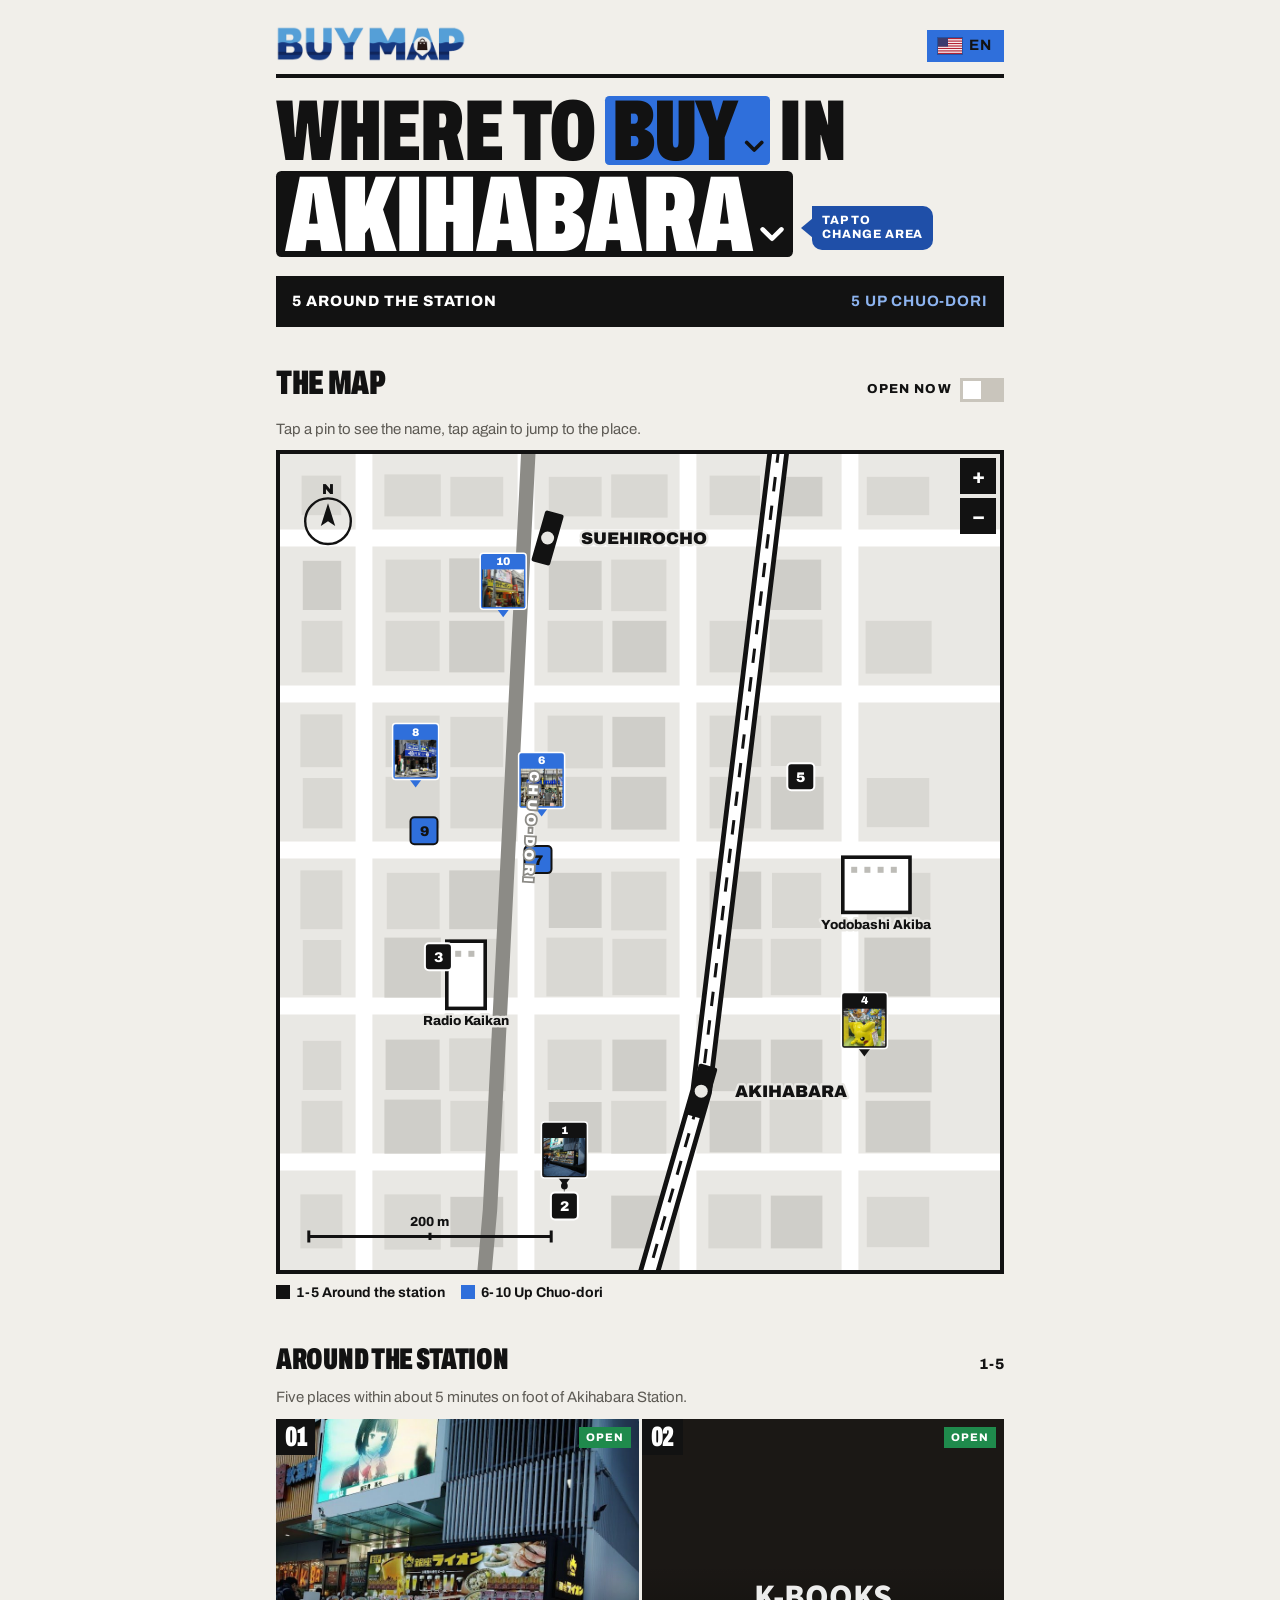
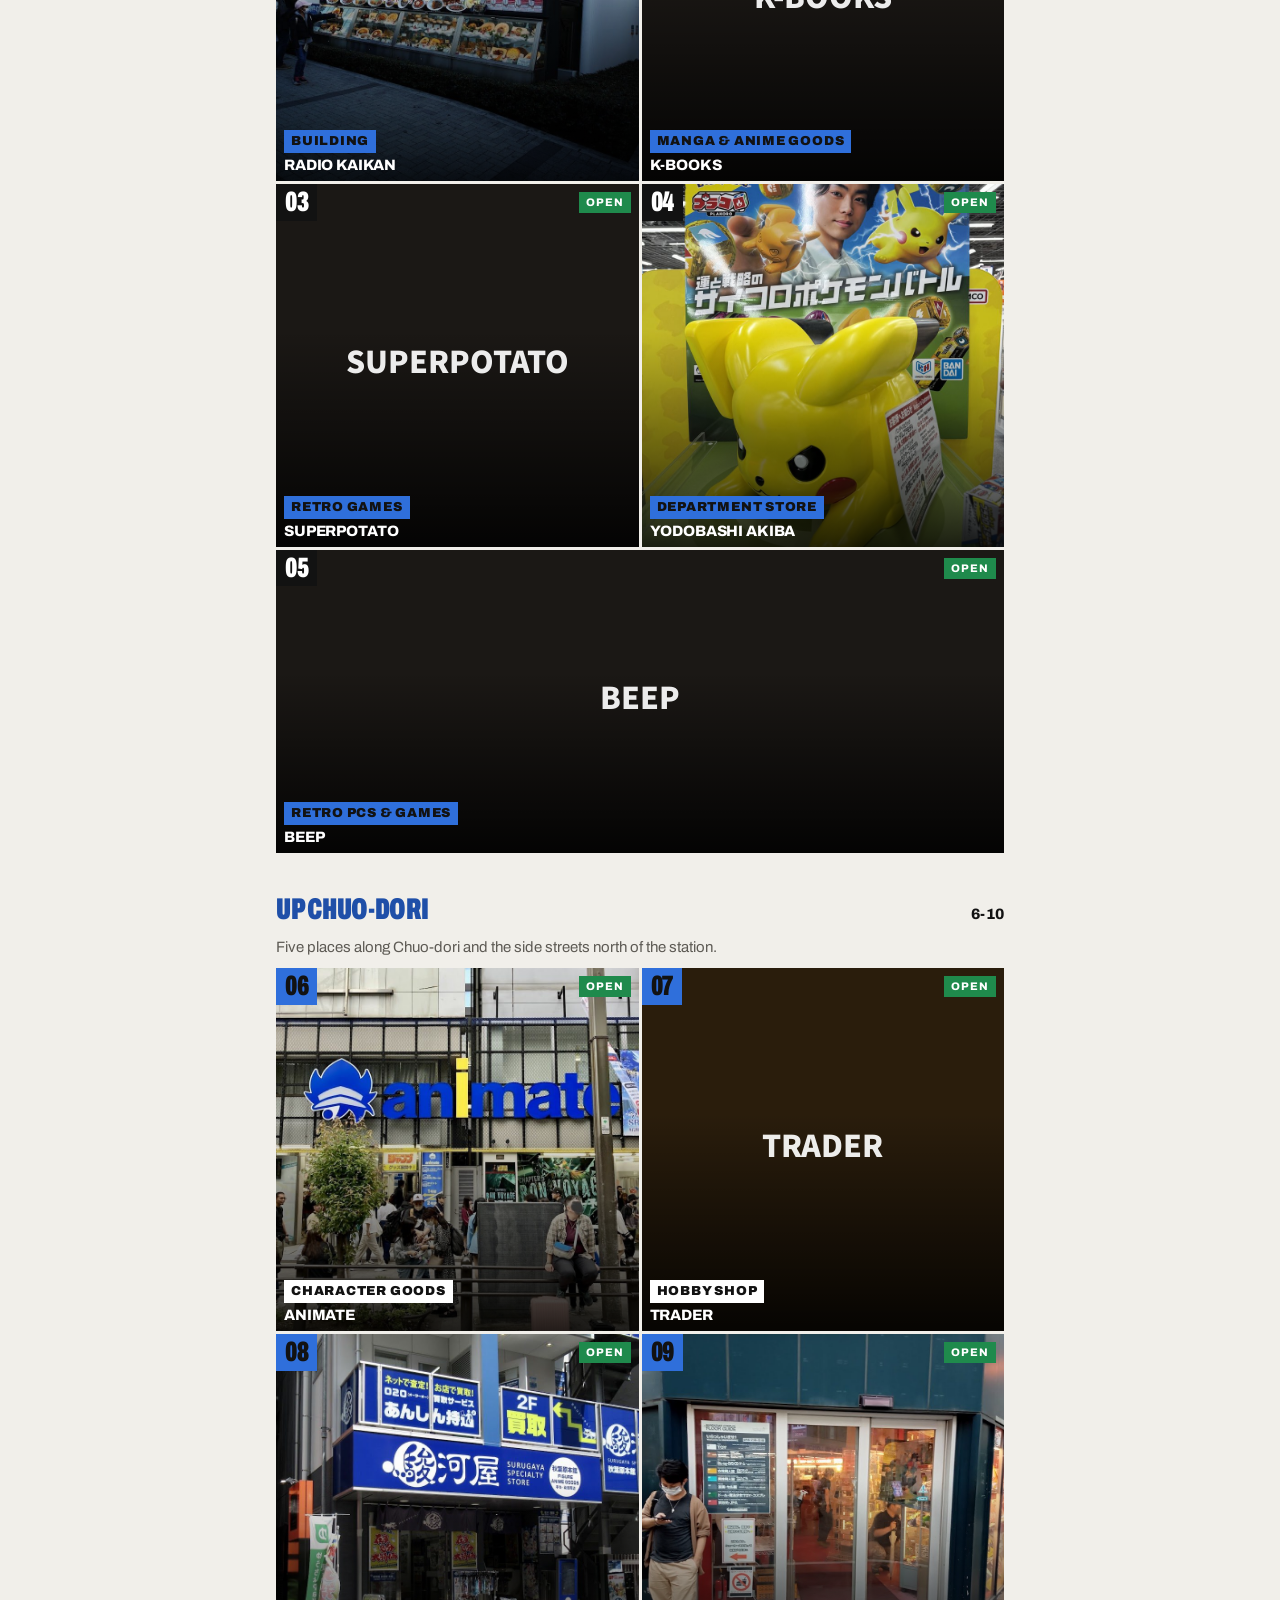
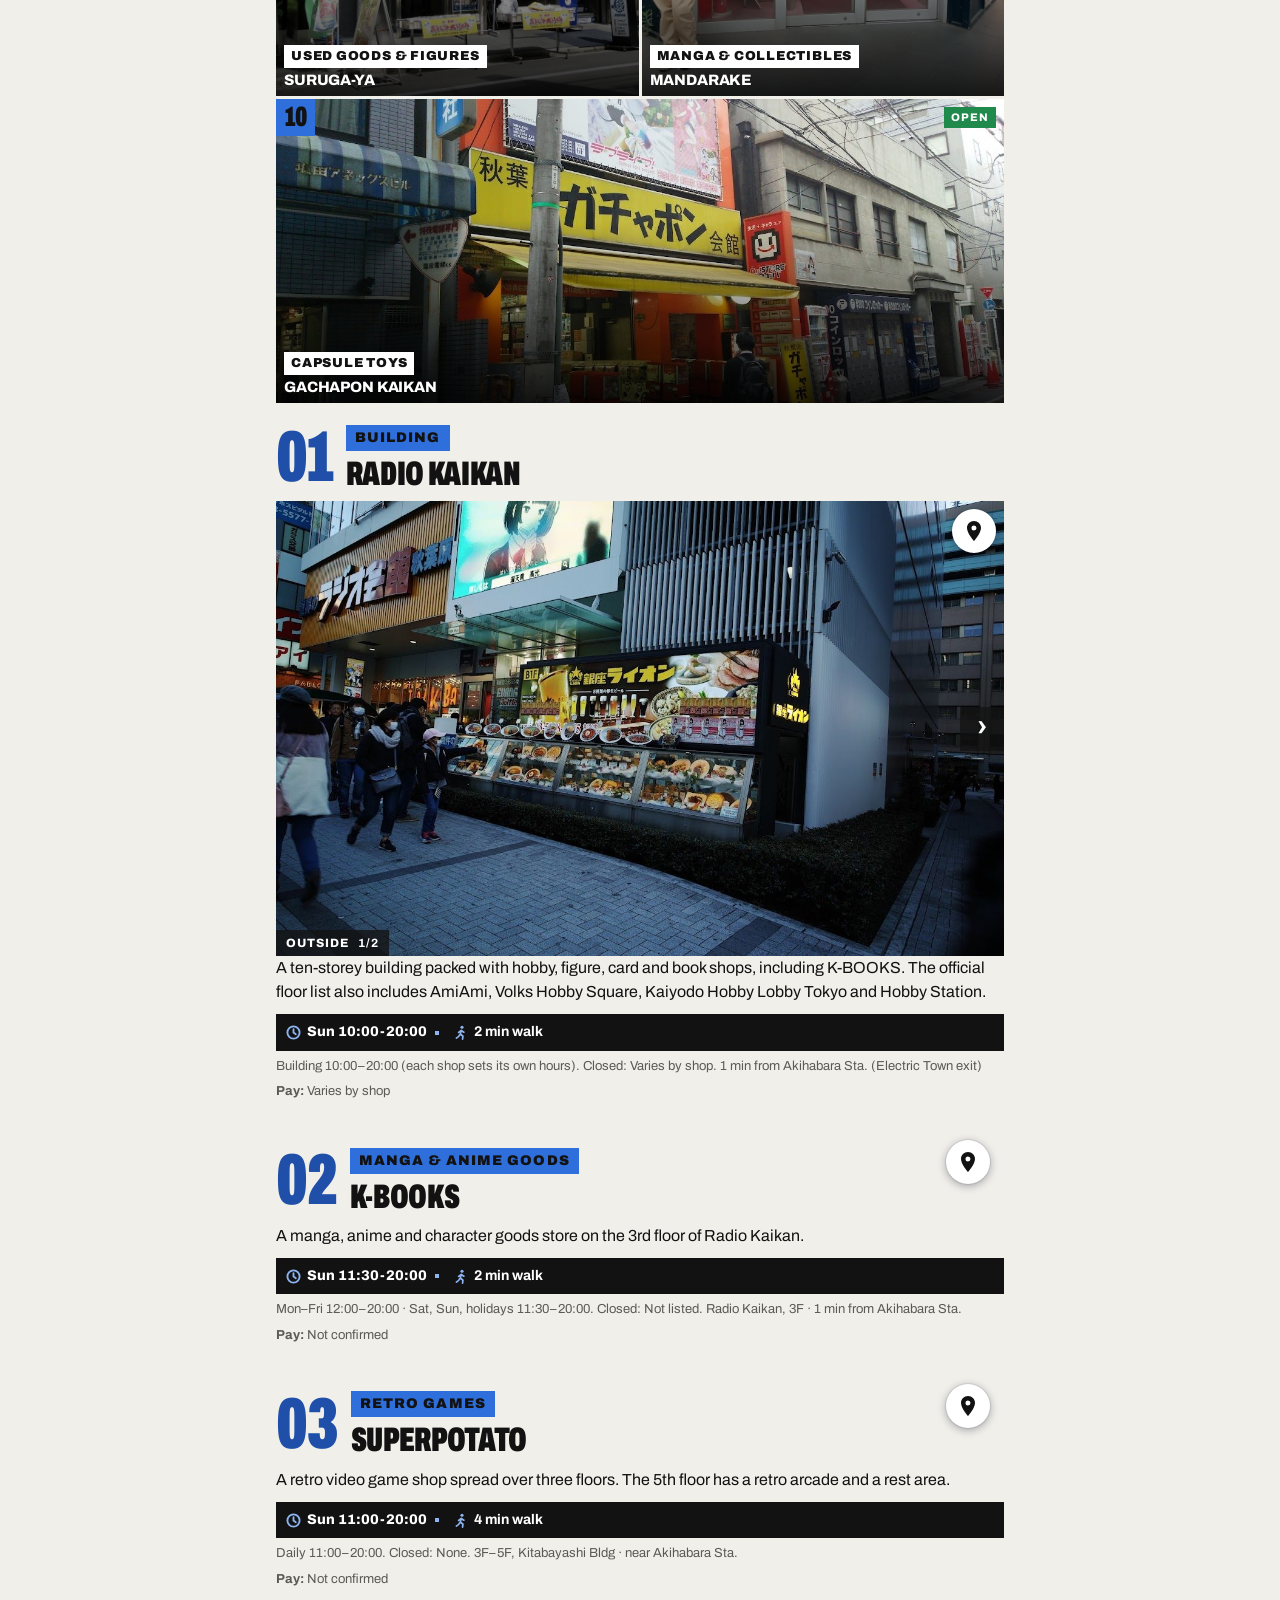
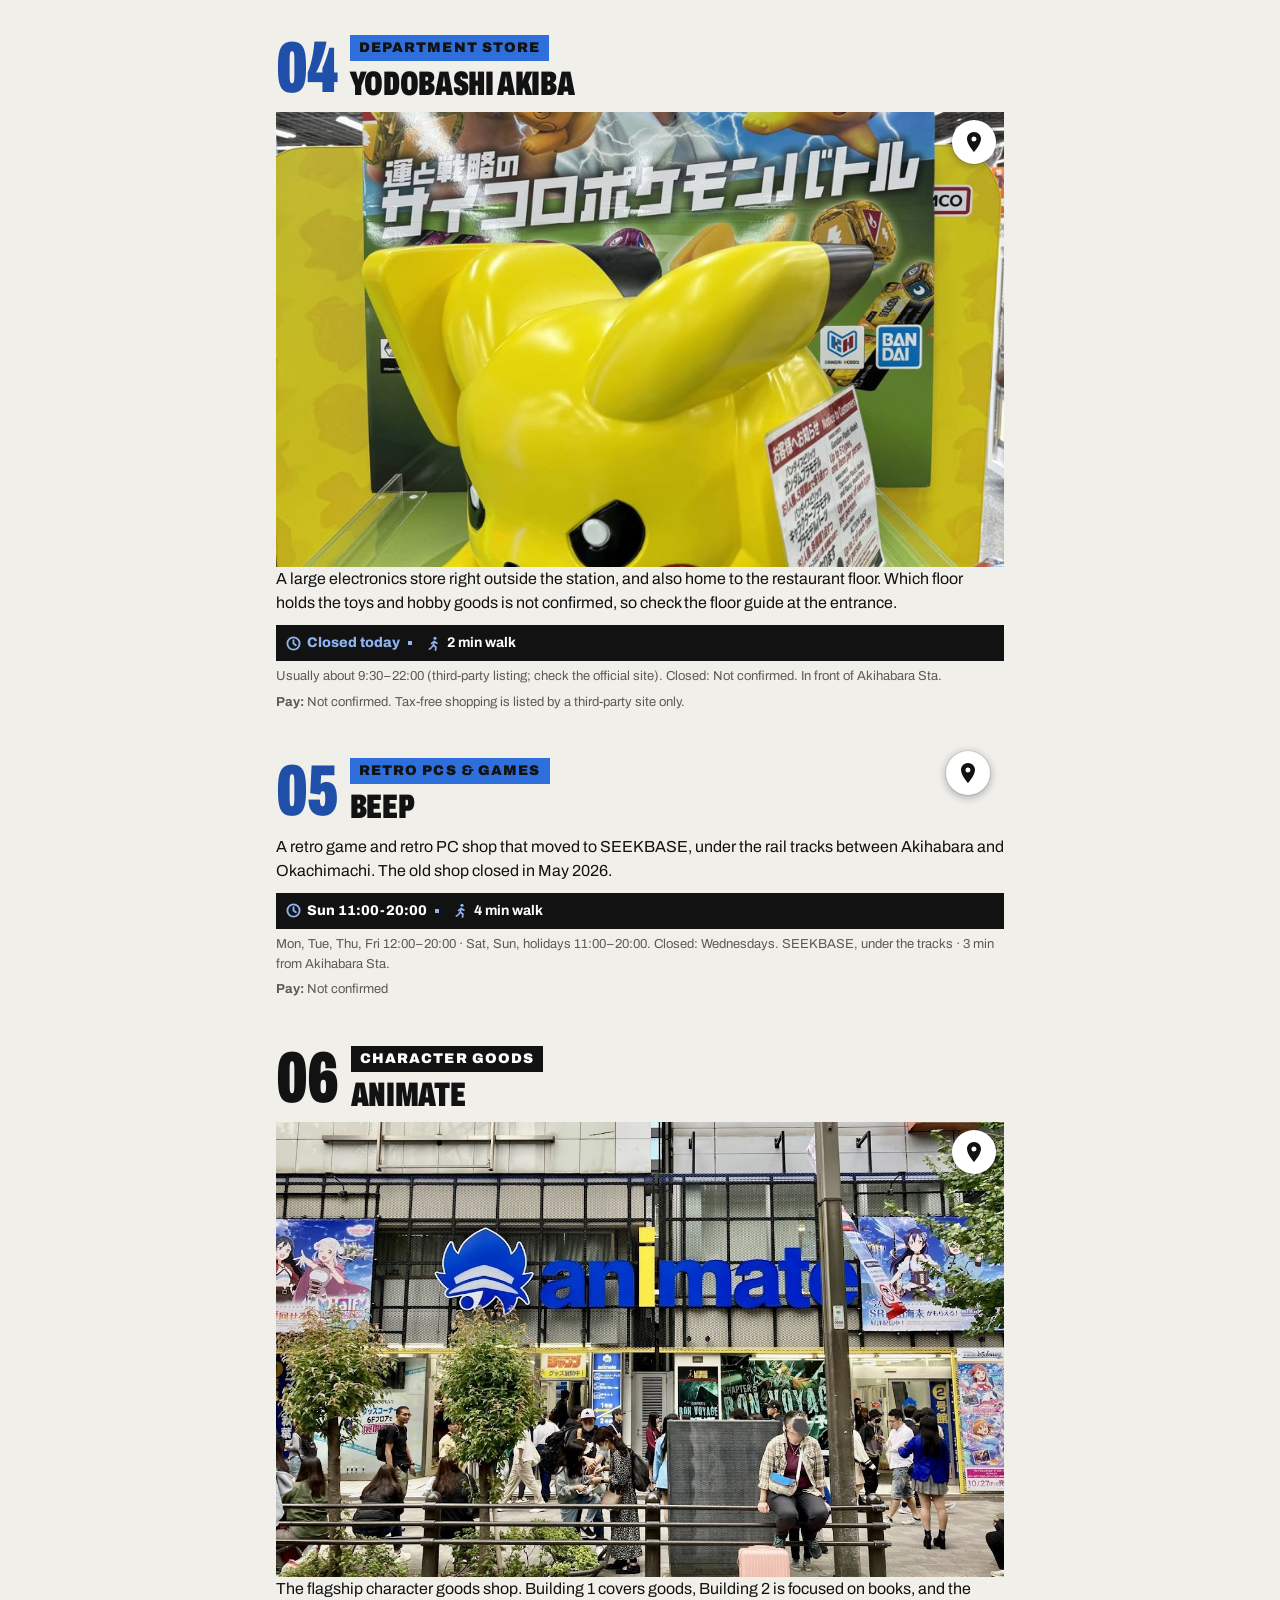
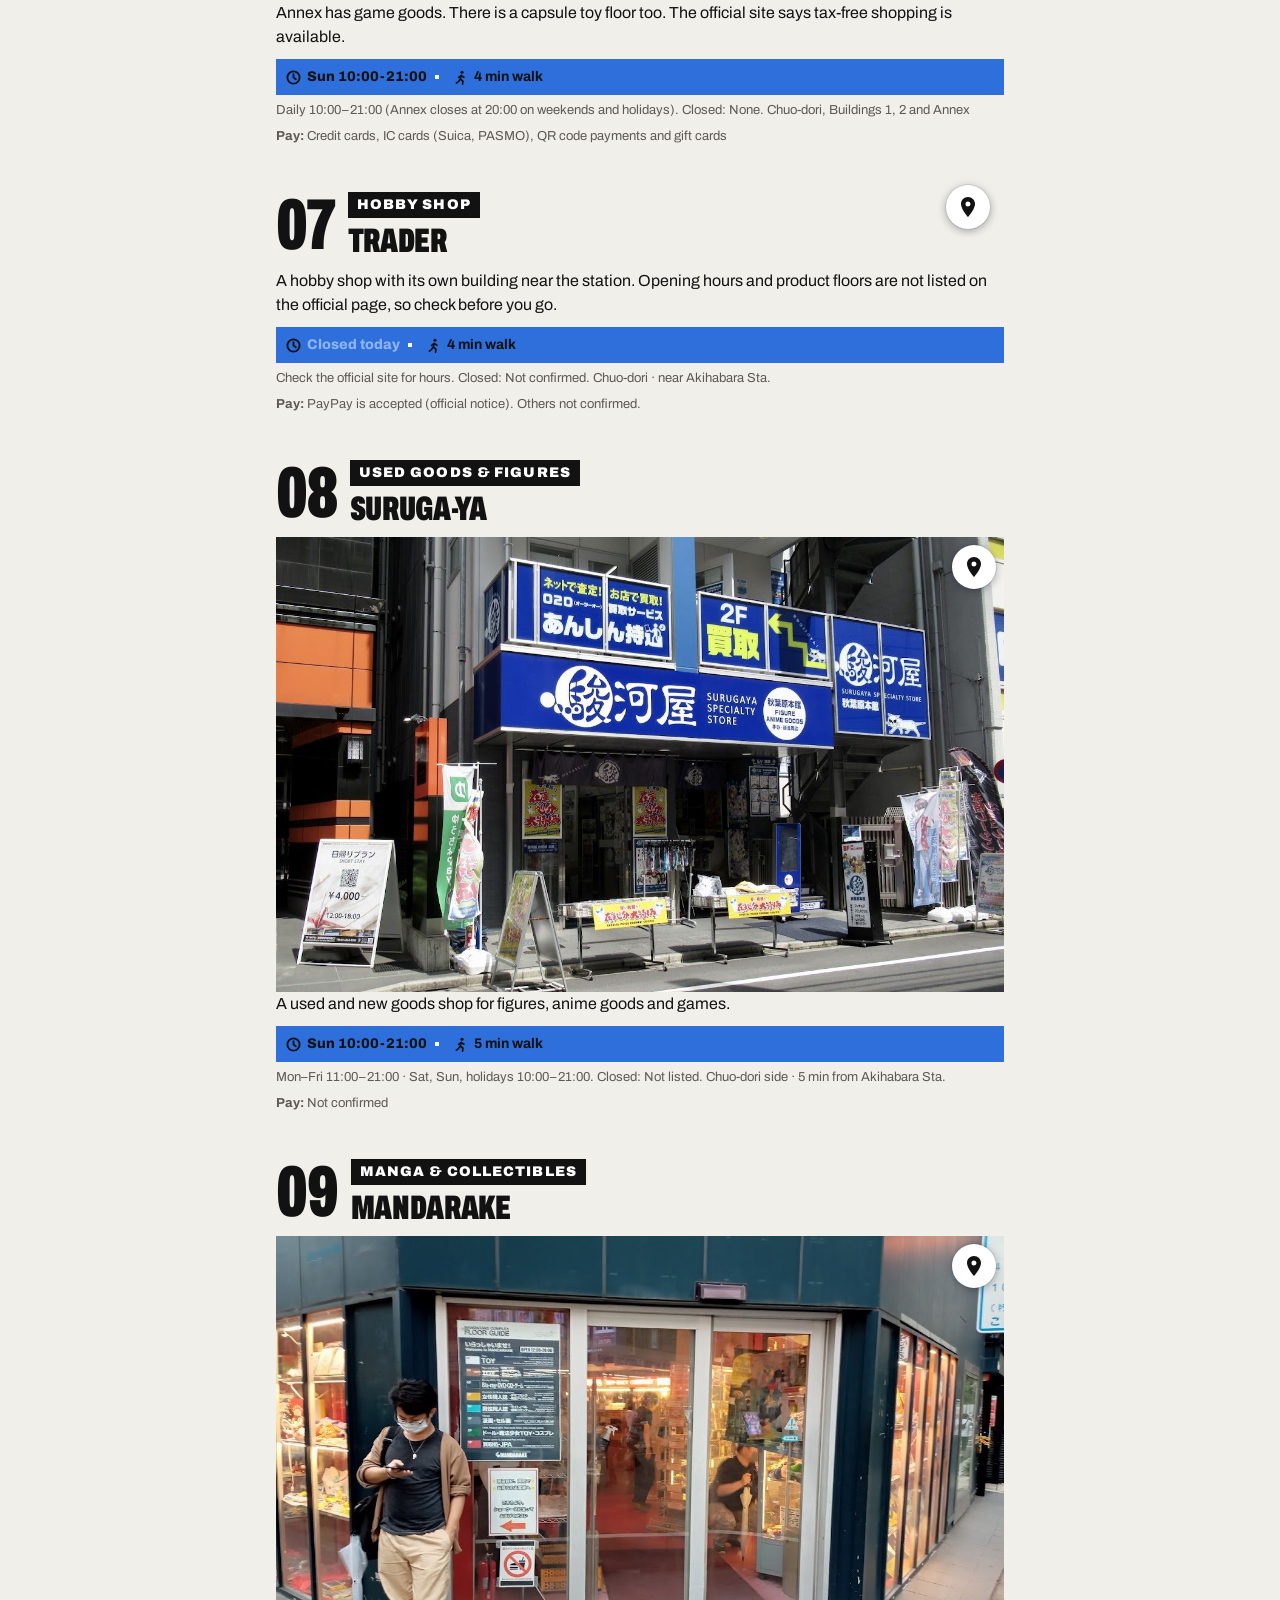
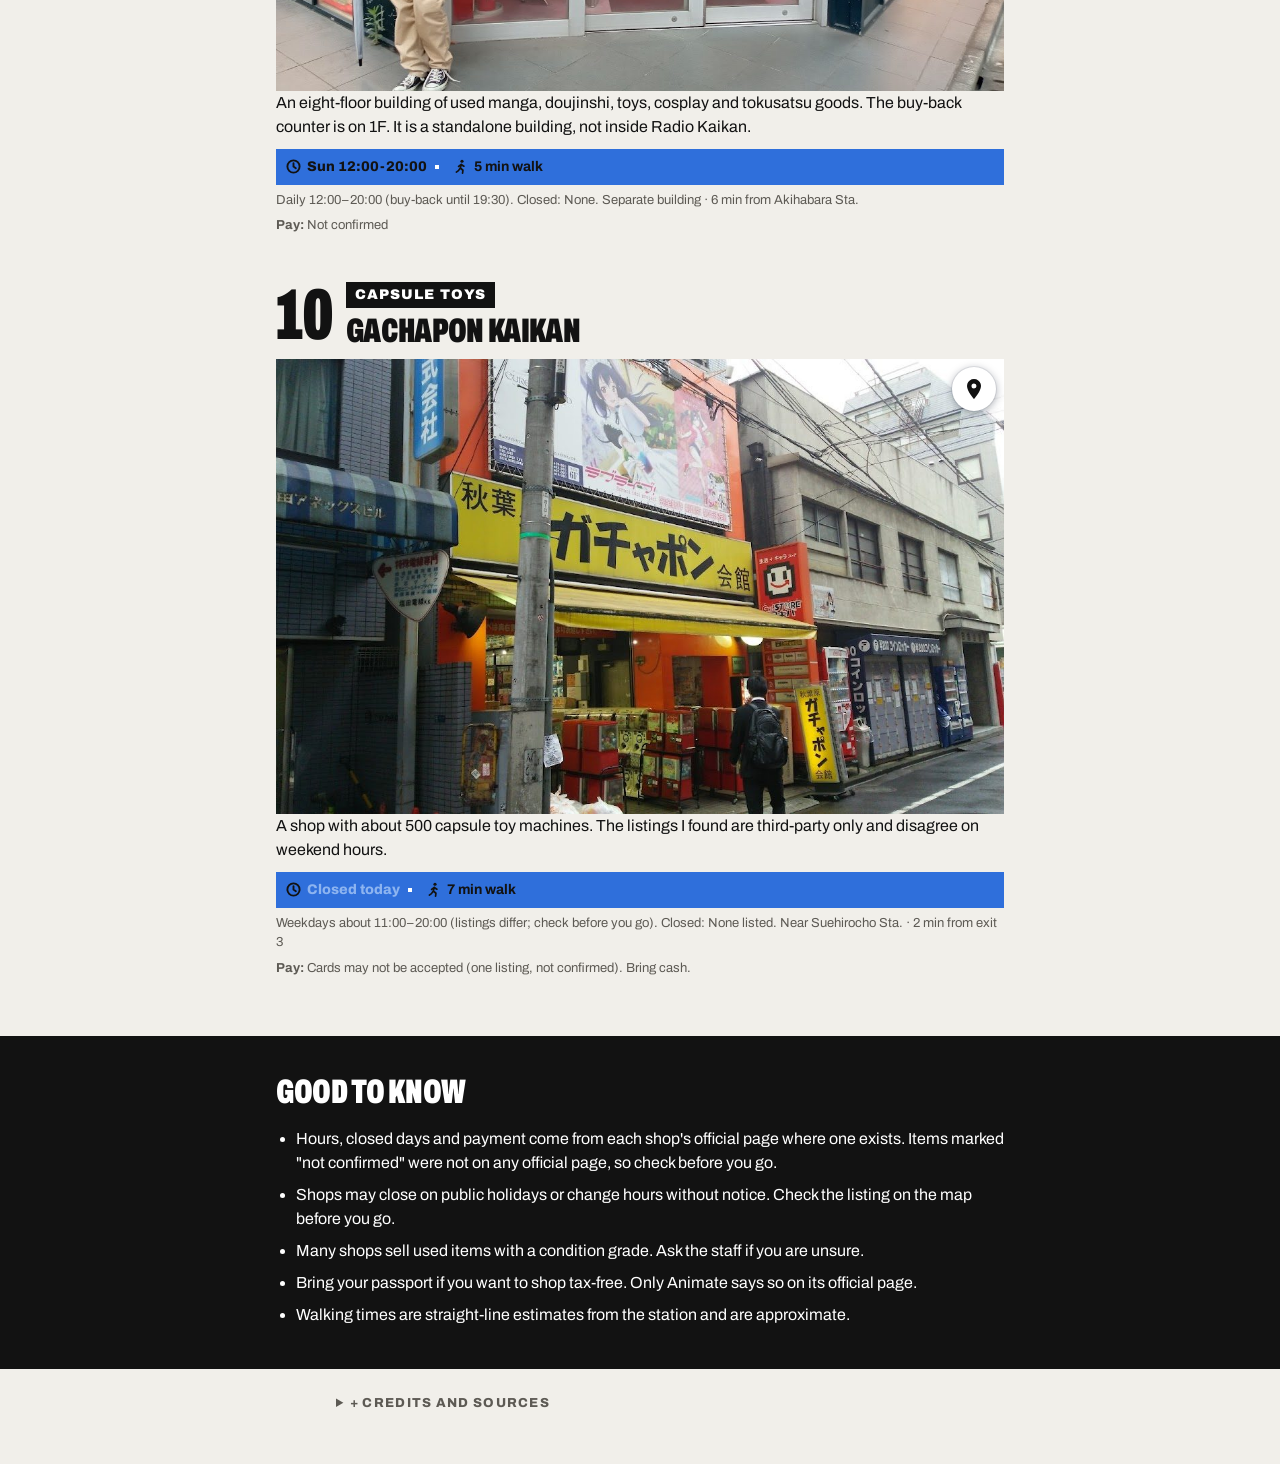
==== commit 24889dca: "Card buttons: replace text buttons under photos with KAPITAL-style white circle icon buttons overlai" ====
--- a/buy/index.html
+++ b/buy/index.html
@@ -97,7 +97,8 @@
 .nowlist,h1 em,.areasw small,.bar.r h2,.big,.lab{color:#1F4FA8}h1 em{border-bottom-color:var(--ac)}.vt,.tt,.genre,.btn.art,.card.r .strip,.tile.r .no{color:#121212}.card.r .genre{color:#fff}.card.r .strip svg{color:#121212}.pin circle{}
 .car{position:relative;aspect-ratio:16/10;background:#222}.trk{display:flex;height:100%;overflow-x:auto;scroll-snap-type:x mandatory;scrollbar-width:none;overscroll-behavior-x:contain}.trk::-webkit-scrollbar{display:none}.trk img{flex:0 0 100%;width:100%;height:100%;object-fit:cover;scroll-snap-align:center;scroll-snap-stop:always}
 .cb{position:absolute;top:50%;transform:translateY(-50%);width:44px;height:44px;border:0;background:rgba(18,18,18,.72);color:#fff;font:700 30px/1 Archivo,sans-serif;cursor:pointer;padding:0 0 4px}.cb.pv{left:0}.cb.nx{right:0}.cb[hidden]{display:none}.cn{position:absolute;left:0;bottom:0;background:rgba(18,18,18,.78);color:#fff;font:700 12px/1 Archivo,sans-serif;letter-spacing:.08em;text-transform:uppercase;padding:7px 10px}.cn b{font-weight:800;margin-right:6px}
-.mn{margin-top:12px}.mg{display:grid;grid-template-columns:repeat(auto-fit,minmax(220px,1fr));gap:6px;align-items:start}.mg img{display:block;width:100%;height:auto;background:#e5e2da}.mc{margin:6px 0 8px;font:700 12px/1.4 Archivo,sans-serif;color:#555}.mn .btn.mt{background:transparent;color:var(--ink);box-shadow:inset 0 0 0 3px var(--ink)}.bt .btn{flex:1}.hero.mos{display:grid;grid-template-columns:2fr 1fr;grid-template-rows:1fr 1fr;gap:3px;height:340px;background:#222}.hero.mos img{display:block;width:100%;height:100%;object-fit:cover}.hero.mos a{display:block;min-height:0;overflow:hidden}.hero.mos>a:first-child{grid-row:1/3}.hd h3{font-size:34px;line-height:1.02}.card.r .genre{color:#fff}
+.mn{margin-top:12px}.mg{display:grid;grid-template-columns:repeat(auto-fit,minmax(220px,1fr));gap:6px;align-items:start}.mg img{display:block;width:100%;height:auto;background:#e5e2da}.mc{margin:6px 0 8px;font:700 12px/1.4 Archivo,sans-serif;color:#555}.mn .btn.mt{background:transparent;color:var(--ink);box-shadow:inset 0 0 0 3px var(--ink)}.bt .btn{flex:1}.card{position:relative}.photo-wrap{position:relative}.photo-wrap .ph{display:block;width:100%;aspect-ratio:16/10;object-fit:cover}.photo-actions{position:absolute;top:.5rem;right:.5rem;display:flex;gap:.45rem;z-index:3}.photo-actions.corner{top:.9rem;right:.9rem}.card:has(>.photo-actions.corner) .hd{padding-right:52px}.icon-btn{width:44px;height:44px;border-radius:50%;background:#fff;border:none;box-shadow:0 2px 8px rgba(10,18,38,.35),0 0 0 1px rgba(10,18,38,.08);display:inline-flex;align-items:center;justify-content:center;cursor:pointer;text-decoration:none;padding:0;flex:none;color:var(--ink)}.icon-btn svg{width:24px;height:24px;display:block}.icon-btn:active{transform:scale(.94)}.icon-btn:focus-visible{outline:3px solid #f0b429;outline-offset:2px}.icon-btn.tg.open{background:var(--ink);color:#fff}@media(max-width:720px){.photo-actions{top:.35rem;right:.35rem;gap:.25rem}.photo-actions.corner{top:.6rem;right:.6rem}.icon-btn{width:30px;height:30px}.icon-btn svg{width:16px;height:16px}}
+.hero.mos{display:grid;grid-template-columns:2fr 1fr;grid-template-rows:1fr 1fr;gap:3px;height:340px;background:#222}.hero.mos img{display:block;width:100%;height:100%;object-fit:cover}.hero.mos a{display:block;min-height:0;overflow:hidden}.hero.mos>a:first-child{grid-row:1/3}.hd h3{font-size:34px;line-height:1.02}.card.r .genre{color:#fff}
 .tj{position:absolute;inset:0;z-index:1;display:flex;align-items:center;justify-content:center;padding:34px 10px 44px;text-align:center;font:900 clamp(20px,6.4vw,30px)/1.15 "Noto Sans JP",sans-serif;color:#fff;opacity:.92}.tile{background:#1b1815}.tile.r{background:#2a1d0c}</style></head><body>
 <div class="col"><div class="top"><a class="klg" href="https://yukitchy.github.io/akiba-where-to-eat/buy/" aria-label="BUYMAP"><img src="../brand/logo-buy-1line.png" alt="BUYMAP" width="190"></a><button type="button" class="langsw" aria-label="Change language"><span class="fl"><svg class="f on" data-l="en" aria-hidden="true" viewBox="0 0 24 16"><rect width="24" height="16" fill="#fff"/><rect y="0.00" width="24" height="1.23" fill="#B22234"/><rect y="2.46" width="24" height="1.23" fill="#B22234"/><rect y="4.92" width="24" height="1.23" fill="#B22234"/><rect y="7.38" width="24" height="1.23" fill="#B22234"/><rect y="9.85" width="24" height="1.23" fill="#B22234"/><rect y="12.31" width="24" height="1.23" fill="#B22234"/><rect y="14.77" width="24" height="1.23" fill="#B22234"/><rect width="10" height="8.6" fill="#3C3B6E"/></svg><svg class="f" data-l="ja" aria-hidden="true" viewBox="0 0 24 16"><rect width="24" height="16" fill="#fff"/><circle cx="12" cy="8" r="4.6" fill="#BC002D"/></svg><svg class="f" data-l="zh" aria-hidden="true" viewBox="0 0 24 16"><rect width="24" height="16" fill="#DE2910"/><polygon points="5,2.2 5.9,4.9 8.7,4.9 6.4,6.5 7.3,9.2 5,7.5 2.7,9.2 3.6,6.5 1.3,4.9 4.1,4.9" fill="#FFDE00"/></svg><svg class="f" data-l="es" aria-hidden="true" viewBox="0 0 24 16"><rect width="24" height="16" fill="#AA151B"/><rect y="4" width="24" height="8" fill="#F1BF00"/></svg><svg class="f" data-l="de" aria-hidden="true" viewBox="0 0 24 16"><rect width="24" height="16" fill="#FFCE00"/><rect width="24" height="5.34" fill="#000"/><rect y="5.33" width="24" height="5.34" fill="#DD0000"/></svg><svg class="f" data-l="ko" aria-hidden="true" viewBox="0 0 24 16"><rect width="24" height="16" fill="#fff"/><circle cx="12" cy="8" r="3.6" fill="#CD2E3A"/><path d="M8.4 8a3.6 3.6 0 0 0 7.2 0a1.8 1.8 0 0 0-3.6 0a1.8 1.8 0 0 1-3.6 0z" fill="#0047A0"/><g stroke="#000" stroke-width="1"><path d="M3 3.3l2.6-1.6M3.6 4.5l2.6-1.6M3 5.7l2.6-1.6"/><path d="M18.4 12.6l2.6-1.6M17.8 13.8l2.6-1.6M18.4 14.5l2.6-1.6" opacity=".0"/></g></svg></span><b class="lc">EN</b></button></div>
 <h1>Where to <details class="kindsw"><summary>Buy<svg class="chev" viewBox="0 0 24 24" aria-hidden="true"><path d="M4 8l8 8 8-8" fill="none" stroke="currentColor" stroke-width="4" stroke-linecap="round" stroke-linejoin="round"/></svg></summary><ul><li><a href="https://yukitchy.github.io/where-to-eat/akihabara/">Eat <i>&rarr;</i></a></li><li><a href="https://yukitchy.github.io/akiba-where-to-eat/drink/">Drink <i>&rarr;</i></a></li><li><a href="https://yukitchy.github.io/akiba-where-to-eat/buy/" aria-current=page>Buy </a></li></ul></details> in<details class="areasw"><summary><em><span class="nw">Akihabara<svg class="chev" viewBox="0 0 24 24" aria-hidden="true"><path d="M4 8l8 8 8-8" fill="none" stroke="currentColor" stroke-width="4" stroke-linecap="round" stroke-linejoin="round"/></svg></span></em><span class="hint" aria-hidden="true"><i class="tl"></i><b>Tap to<br>change area</b></span></summary><ul><li><a href="https://yukitchy.github.io/where-to-eat/shinjuku/">SHINJUKU <i>&rarr;</i></a></li><li><a href="https://yukitchy.github.io/where-to-eat/shibuya/">SHIBUYA <i>&rarr;</i></a></li><li><a href="https://yukitchy.github.io/where-to-eat/ginza/">GINZA <i>&rarr;</i></a></li><li><a href="https://yukitchy.github.io/where-to-eat/harajuku-omotesando/">HARAJUKU &amp; OMOTESANDO <i>&rarr;</i></a></li><li><a href="https://yukitchy.github.io/where-to-eat/asakusa/">ASAKUSA <i>&rarr;</i></a></li><li><a href="https://yukitchy.github.io/where-to-eat/roppongi-azabu/">ROPPONGI &amp; AZABU <i>&rarr;</i></a></li><li><a href="https://yukitchy.github.io/where-to-eat/ikebukuro/">IKEBUKURO <i>&rarr;</i></a></li><li><a href="https://yukitchy.github.io/where-to-eat/kiyosumi-shirakawa/">KIYOSUMI-SHIRAKAWA <i>&rarr;</i></a></li><li><a href="https://yukitchy.github.io/where-to-eat/yanaka-ueno/">YANAKA &amp; UENO <i>&rarr;</i></a></li><li><a href="https://yukitchy.github.io/where-to-eat/ebisu-meguro/">EBISU &amp; MEGURO <i>&rarr;</i></a></li><li><a href="https://yukitchy.github.io/where-to-eat/hakone/">HAKONE <i>&rarr;</i></a></li></ul></details></h1></div>
@@ -106,13 +107,13 @@
 <div class="lg"><span><i class=""></i>1-5 Around the station</span><span><i class="r"></i>6-10 Up Chuo-dori</span></div>
 <section><div class="bar "><h2>AROUND THE STATION</h2><span>1-5</span></div><p class="gp">Five places within about 5 minutes on foot of Akihabara Station.</p><div class="wall w2"><a class="tile " href="#p1" data-id="radiokaikan"><img src="photos/radiokaikan-1.jpg" alt="" loading="lazy" referrerpolicy="no-referrer"><b class="no">01</b><span class="tt">Building</span><span class="tn">RADIO KAIKAN</span></a><a class="tile " href="#p2" data-id="kbooks"><span class="tj">K-BOOKS</span><b class="no">02</b><span class="tt">Manga & anime goods</span><span class="tn">K-BOOKS</span></a><a class="tile " href="#p3" data-id="superpotato"><span class="tj">SUPERPOTATO</span><b class="no">03</b><span class="tt">Retro games</span><span class="tn">SUPERPOTATO</span></a><a class="tile " href="#p4" data-id="yodobashi"><img src="photos/yodobashi-1.jpg" alt="" loading="lazy" referrerpolicy="no-referrer"><b class="no">04</b><span class="tt">Department store</span><span class="tn">YODOBASHI AKIBA</span></a><a class="tile " href="#p5" data-id="beep"><span class="tj">BEEP</span><b class="no">05</b><span class="tt">Retro PCs & games</span><span class="tn">BEEP</span></a></div></section><section><div class="bar r"><h2>UP CHUO-DORI</h2><span>6-10</span></div><p class="gp">Five places along Chuo-dori and the side streets north of the station.</p><div class="wall w2"><a class="tile r" href="#p6" data-id="animate"><img src="photos/animate-1.jpg" alt="" loading="lazy" referrerpolicy="no-referrer"><b class="no">06</b><span class="tt">Character goods</span><span class="tn">ANIMATE</span></a><a class="tile r" href="#p7" data-id="trader"><span class="tj">TRADER</span><b class="no">07</b><span class="tt">Hobby shop</span><span class="tn">TRADER</span></a><a class="tile r" href="#p8" data-id="surugaya"><img src="photos/surugaya-1.jpg" alt="" loading="lazy" referrerpolicy="no-referrer"><b class="no">08</b><span class="tt">Used goods & figures</span><span class="tn">SURUGA-YA</span></a><a class="tile r" href="#p9" data-id="mandarake"><img src="photos/mandarake-1.jpg" alt="" loading="lazy" referrerpolicy="no-referrer"><b class="no">09</b><span class="tt">Manga & collectibles</span><span class="tn">MANDARAKE</span></a><a class="tile r" href="#p10" data-id="gachapon"><img src="photos/gachapon-1.jpg" alt="" loading="lazy" referrerpolicy="no-referrer"><b class="no">10</b><span class="tt">Capsule toys</span><span class="tn">GACHAPON KAIKAN</span></a></div></section><article class="card " id="p1" data-id="radiokaikan">
 <div class="hd"><span class="big">01</span><div><span class="genre">Building</span><h3>RADIO KAIKAN</h3></div></div>
-<div class="car"><div class="trk"><img src="photos/radiokaikan-1.jpg" alt="" loading="eager" referrerpolicy="no-referrer" draggable="false" data-l="Outside"><img src="photos/radiokaikan-2.jpg" alt="" loading="lazy" referrerpolicy="no-referrer" draggable="false" data-l="Goods"></div><button type="button" class="cb pv" aria-label="Previous photo">&lsaquo;</button><button type="button" class="cb nx" aria-label="Next photo">&rsaquo;</button><span class="cn"><b>Outside</b> 1/2</span></div>
+<div class="car"><div class="trk"><img src="photos/radiokaikan-1.jpg" alt="" loading="eager" referrerpolicy="no-referrer" draggable="false" data-l="Outside"><img src="photos/radiokaikan-2.jpg" alt="" loading="lazy" referrerpolicy="no-referrer" draggable="false" data-l="Goods"></div><button type="button" class="cb pv" aria-label="Previous photo">&lsaquo;</button><button type="button" class="cb nx" aria-label="Next photo">&rsaquo;</button><span class="cn"><b>Outside</b> 1/2</span><div class="photo-actions"><a class="icon-btn maps-btn" href="https://www.google.com/maps/search/?api=1&amp;query=%E7%A7%8B%E8%91%89%E5%8E%9F%E3%83%A9%E3%82%B8%E3%82%AA%E4%BC%9A%E9%A4%A8%20%E6%9D%B1%E4%BA%AC%E9%83%BD%E5%8D%83%E4%BB%A3%E7%94%B0%E5%8C%BA%E5%A4%96%E7%A5%9E%E7%94%B01-15-16" aria-label="Google Maps" title="Google Maps"><svg viewBox="0 0 24 24" aria-hidden="true" focusable="false"><path fill="currentColor" d="M12 2C8.13 2 5 5.13 5 9c0 5.25 7 13 7 13s7-7.75 7-13c0-3.87-3.13-7-7-7zm0 9.5A2.5 2.5 0 1 1 12 6.5a2.5 2.5 0 0 1 0 5z"/></svg></a></div></div>
 
 <p class="tx">A ten-storey building packed with hobby, figure, card and book shops, including K-BOOKS. The official floor list also includes AmiAmi, Volks Hobby Square, Kaiyodo Hobby Lobby Tokyo and Hobby Station.</p>
 <p class="strip" data-id="radiokaikan"><span class="hr"><svg viewBox="0 0 16 16" width="15" height="15" aria-hidden="true"><circle cx="8" cy="8" r="6.5" fill="none" stroke="currentColor" stroke-width="2"/><path d="M8 4.5V8l2.5 1.8" fill="none" stroke="currentColor" stroke-width="2" stroke-linecap="round"/></svg><b class="today">Building 10:00–20:00 (each shop sets its own hours)</b></span><span class="wk"><svg viewBox="0 0 16 16" width="15" height="15" aria-hidden="true"><circle cx="9.6" cy="2.4" r="1.7" fill="currentColor"/><path d="M6 7.9 8.8 5.8 11.6 7.7M8.8 5.8 7.8 9.6M7.8 9.6 10.6 12 10.2 15M7.8 9.6 5.8 12.4 3.6 14" fill="none" stroke="currentColor" stroke-width="1.8" stroke-linecap="round" stroke-linejoin="round"/></svg>2 min walk</span></p>
 <p class="hrs">Building 10:00–20:00 (each shop sets its own hours). Closed: Varies by shop. 1 min from Akihabara Sta. (Electric Town exit)</p>
 <p class="hrs"><b>Pay:</b> Varies by shop</p>
-<div class="bt"><a class="btn" href="https://www.google.com/maps/search/?api=1&amp;query=%E7%A7%8B%E8%91%89%E5%8E%9F%E3%83%A9%E3%82%B8%E3%82%AA%E4%BC%9A%E9%A4%A8%20%E6%9D%B1%E4%BA%AC%E9%83%BD%E5%8D%83%E4%BB%A3%E7%94%B0%E5%8C%BA%E5%A4%96%E7%A5%9E%E7%94%B01-15-16">Google Maps <i>&rarr;</i></a></div></article><article class="card " id="p2" data-id="kbooks">
+</article><article class="card " id="p2" data-id="kbooks">
 <div class="hd"><span class="big">02</span><div><span class="genre">Manga & anime goods</span><h3>K-BOOKS</h3></div></div>
 
 
@@ -120,7 +121,7 @@
 <p class="strip" data-id="kbooks"><span class="hr"><svg viewBox="0 0 16 16" width="15" height="15" aria-hidden="true"><circle cx="8" cy="8" r="6.5" fill="none" stroke="currentColor" stroke-width="2"/><path d="M8 4.5V8l2.5 1.8" fill="none" stroke="currentColor" stroke-width="2" stroke-linecap="round"/></svg><b class="today">Mon–Fri 12:00–20:00 · Sat, Sun, holidays 11:30–20:00</b></span><span class="wk"><svg viewBox="0 0 16 16" width="15" height="15" aria-hidden="true"><circle cx="9.6" cy="2.4" r="1.7" fill="currentColor"/><path d="M6 7.9 8.8 5.8 11.6 7.7M8.8 5.8 7.8 9.6M7.8 9.6 10.6 12 10.2 15M7.8 9.6 5.8 12.4 3.6 14" fill="none" stroke="currentColor" stroke-width="1.8" stroke-linecap="round" stroke-linejoin="round"/></svg>2 min walk</span></p>
 <p class="hrs">Mon–Fri 12:00–20:00 · Sat, Sun, holidays 11:30–20:00. Closed: Not listed. Radio Kaikan, 3F · 1 min from Akihabara Sta.</p>
 <p class="hrs"><b>Pay:</b> Not confirmed</p>
-<div class="bt"><a class="btn" href="https://www.google.com/maps/search/?api=1&amp;query=K-BOOKS%20%E7%A7%8B%E8%91%89%E5%8E%9F%E6%9C%AC%E9%A4%A8%20%E6%9D%B1%E4%BA%AC%E9%83%BD%E5%8D%83%E4%BB%A3%E7%94%B0%E5%8C%BA%E5%A4%96%E7%A5%9E%E7%94%B01-15-16%20%E7%A7%8B%E8%91%89%E5%8E%9F%E3%83%A9%E3%82%B8%E3%82%AA%E4%BC%9A%E9%A4%A8%203F">Google Maps <i>&rarr;</i></a></div></article><article class="card " id="p3" data-id="superpotato">
+<div class="photo-actions corner"><a class="icon-btn maps-btn" href="https://www.google.com/maps/search/?api=1&amp;query=K-BOOKS%20%E7%A7%8B%E8%91%89%E5%8E%9F%E6%9C%AC%E9%A4%A8%20%E6%9D%B1%E4%BA%AC%E9%83%BD%E5%8D%83%E4%BB%A3%E7%94%B0%E5%8C%BA%E5%A4%96%E7%A5%9E%E7%94%B01-15-16%20%E7%A7%8B%E8%91%89%E5%8E%9F%E3%83%A9%E3%82%B8%E3%82%AA%E4%BC%9A%E9%A4%A8%203F" aria-label="Google Maps" title="Google Maps"><svg viewBox="0 0 24 24" aria-hidden="true" focusable="false"><path fill="currentColor" d="M12 2C8.13 2 5 5.13 5 9c0 5.25 7 13 7 13s7-7.75 7-13c0-3.87-3.13-7-7-7zm0 9.5A2.5 2.5 0 1 1 12 6.5a2.5 2.5 0 0 1 0 5z"/></svg></a></div></article><article class="card " id="p3" data-id="superpotato">
 <div class="hd"><span class="big">03</span><div><span class="genre">Retro games</span><h3>SUPERPOTATO</h3></div></div>
 
 
@@ -128,15 +129,15 @@
 <p class="strip" data-id="superpotato"><span class="hr"><svg viewBox="0 0 16 16" width="15" height="15" aria-hidden="true"><circle cx="8" cy="8" r="6.5" fill="none" stroke="currentColor" stroke-width="2"/><path d="M8 4.5V8l2.5 1.8" fill="none" stroke="currentColor" stroke-width="2" stroke-linecap="round"/></svg><b class="today">Daily 11:00–20:00</b></span><span class="wk"><svg viewBox="0 0 16 16" width="15" height="15" aria-hidden="true"><circle cx="9.6" cy="2.4" r="1.7" fill="currentColor"/><path d="M6 7.9 8.8 5.8 11.6 7.7M8.8 5.8 7.8 9.6M7.8 9.6 10.6 12 10.2 15M7.8 9.6 5.8 12.4 3.6 14" fill="none" stroke="currentColor" stroke-width="1.8" stroke-linecap="round" stroke-linejoin="round"/></svg>4 min walk</span></p>
 <p class="hrs">Daily 11:00–20:00. Closed: None. 3F–5F, Kitabayashi Bldg · near Akihabara Sta.</p>
 <p class="hrs"><b>Pay:</b> Not confirmed</p>
-<div class="bt"><a class="btn" href="https://www.google.com/maps/search/?api=1&amp;query=%E3%82%B9%E3%83%BC%E3%83%91%E3%83%BC%E3%83%9D%E3%83%86%E3%83%88%20%E7%A7%8B%E8%91%89%E5%8E%9F%E5%BA%97%20%E6%9D%B1%E4%BA%AC%E9%83%BD%E5%8D%83%E4%BB%A3%E7%94%B0%E5%8C%BA%E5%A4%96%E7%A5%9E%E7%94%B01-11-2%20%E5%8C%97%E6%9E%97%E3%83%93%E3%83%AB%203F/4F/5F">Google Maps <i>&rarr;</i></a></div></article><article class="card " id="p4" data-id="yodobashi">
+<div class="photo-actions corner"><a class="icon-btn maps-btn" href="https://www.google.com/maps/search/?api=1&amp;query=%E3%82%B9%E3%83%BC%E3%83%91%E3%83%BC%E3%83%9D%E3%83%86%E3%83%88%20%E7%A7%8B%E8%91%89%E5%8E%9F%E5%BA%97%20%E6%9D%B1%E4%BA%AC%E9%83%BD%E5%8D%83%E4%BB%A3%E7%94%B0%E5%8C%BA%E5%A4%96%E7%A5%9E%E7%94%B01-11-2%20%E5%8C%97%E6%9E%97%E3%83%93%E3%83%AB%203F/4F/5F" aria-label="Google Maps" title="Google Maps"><svg viewBox="0 0 24 24" aria-hidden="true" focusable="false"><path fill="currentColor" d="M12 2C8.13 2 5 5.13 5 9c0 5.25 7 13 7 13s7-7.75 7-13c0-3.87-3.13-7-7-7zm0 9.5A2.5 2.5 0 1 1 12 6.5a2.5 2.5 0 0 1 0 5z"/></svg></a></div></article><article class="card " id="p4" data-id="yodobashi">
 <div class="hd"><span class="big">04</span><div><span class="genre">Department store</span><h3>YODOBASHI AKIBA</h3></div></div>
-
+<div class="photo-wrap"><img class="ph" src="photos/yodobashi-1.jpg" alt="" loading="lazy" referrerpolicy="no-referrer"><div class="photo-actions"><a class="icon-btn maps-btn" href="https://www.google.com/maps/search/?api=1&amp;query=%E3%83%A8%E3%83%89%E3%83%90%E3%82%B7%E3%82%AB%E3%83%A1%E3%83%A9%20%E3%83%9E%E3%83%AB%E3%83%81%E3%83%A1%E3%83%87%E3%82%A3%E3%82%A2Akiba%20%E6%9D%B1%E4%BA%AC%E9%83%BD%E5%8D%83%E4%BB%A3%E7%94%B0%E5%8C%BA%E7%A5%9E%E7%94%B0%E8%8A%B1%E5%B2%A1%E7%94%BA1-1" aria-label="Google Maps" title="Google Maps"><svg viewBox="0 0 24 24" aria-hidden="true" focusable="false"><path fill="currentColor" d="M12 2C8.13 2 5 5.13 5 9c0 5.25 7 13 7 13s7-7.75 7-13c0-3.87-3.13-7-7-7zm0 9.5A2.5 2.5 0 1 1 12 6.5a2.5 2.5 0 0 1 0 5z"/></svg></a></div></div>
 
 <p class="tx">A large electronics store right outside the station, and also home to the restaurant floor. Which floor holds the toys and hobby goods is not confirmed, so check the floor guide at the entrance.</p>
 <p class="strip" data-id="yodobashi"><span class="hr"><svg viewBox="0 0 16 16" width="15" height="15" aria-hidden="true"><circle cx="8" cy="8" r="6.5" fill="none" stroke="currentColor" stroke-width="2"/><path d="M8 4.5V8l2.5 1.8" fill="none" stroke="currentColor" stroke-width="2" stroke-linecap="round"/></svg><b class="today">Usually about 9:30–22:00 (third-party listing; check the official site)</b></span><span class="wk"><svg viewBox="0 0 16 16" width="15" height="15" aria-hidden="true"><circle cx="9.6" cy="2.4" r="1.7" fill="currentColor"/><path d="M6 7.9 8.8 5.8 11.6 7.7M8.8 5.8 7.8 9.6M7.8 9.6 10.6 12 10.2 15M7.8 9.6 5.8 12.4 3.6 14" fill="none" stroke="currentColor" stroke-width="1.8" stroke-linecap="round" stroke-linejoin="round"/></svg>2 min walk</span></p>
 <p class="hrs">Usually about 9:30–22:00 (third-party listing; check the official site). Closed: Not confirmed. In front of Akihabara Sta.</p>
 <p class="hrs"><b>Pay:</b> Not confirmed. Tax-free shopping is listed by a third-party site only.</p>
-<div class="bt"><a class="btn" href="https://www.google.com/maps/search/?api=1&amp;query=%E3%83%A8%E3%83%89%E3%83%90%E3%82%B7%E3%82%AB%E3%83%A1%E3%83%A9%20%E3%83%9E%E3%83%AB%E3%83%81%E3%83%A1%E3%83%87%E3%82%A3%E3%82%A2Akiba%20%E6%9D%B1%E4%BA%AC%E9%83%BD%E5%8D%83%E4%BB%A3%E7%94%B0%E5%8C%BA%E7%A5%9E%E7%94%B0%E8%8A%B1%E5%B2%A1%E7%94%BA1-1">Google Maps <i>&rarr;</i></a></div></article><article class="card " id="p5" data-id="beep">
+</article><article class="card " id="p5" data-id="beep">
 <div class="hd"><span class="big">05</span><div><span class="genre">Retro PCs & games</span><h3>BEEP</h3></div></div>
 
 
@@ -144,15 +145,15 @@
 <p class="strip" data-id="beep"><span class="hr"><svg viewBox="0 0 16 16" width="15" height="15" aria-hidden="true"><circle cx="8" cy="8" r="6.5" fill="none" stroke="currentColor" stroke-width="2"/><path d="M8 4.5V8l2.5 1.8" fill="none" stroke="currentColor" stroke-width="2" stroke-linecap="round"/></svg><b class="today">Mon, Tue, Thu, Fri 12:00–20:00 · Sat, Sun, holidays 11:00–20:00</b></span><span class="wk"><svg viewBox="0 0 16 16" width="15" height="15" aria-hidden="true"><circle cx="9.6" cy="2.4" r="1.7" fill="currentColor"/><path d="M6 7.9 8.8 5.8 11.6 7.7M8.8 5.8 7.8 9.6M7.8 9.6 10.6 12 10.2 15M7.8 9.6 5.8 12.4 3.6 14" fill="none" stroke="currentColor" stroke-width="1.8" stroke-linecap="round" stroke-linejoin="round"/></svg>4 min walk</span></p>
 <p class="hrs">Mon, Tue, Thu, Fri 12:00–20:00 · Sat, Sun, holidays 11:00–20:00. Closed: Wednesdays. SEEKBASE, under the tracks · 3 min from Akihabara Sta.</p>
 <p class="hrs"><b>Pay:</b> Not confirmed</p>
-<div class="bt"><a class="btn" href="https://www.google.com/maps/search/?api=1&amp;query=BEEP%EF%BC%A0%E7%A7%8B%E8%91%89%E5%8E%9F%20%E6%9D%B1%E4%BA%AC%E9%83%BD%E5%8D%83%E4%BB%A3%E7%94%B0%E5%8C%BA%E7%A5%9E%E7%94%B0%E7%B7%B4%E5%A1%80%E7%94%BA15-1%20SEEKBASE%203%E5%8F%B7%E6%A3%9F%EF%BC%88%E5%85%AC%E5%BC%8F%E3%82%B5%E3%82%A4%E3%83%88%E8%A1%A8%E8%A8%98%E3%81%AF%E3%80%8CSEEKBASE%E5%86%853%E5%8C%BA%E7%94%BB%E3%80%8D%EF%BC%89">Google Maps <i>&rarr;</i></a></div></article><article class="card r" id="p6" data-id="animate">
+<div class="photo-actions corner"><a class="icon-btn maps-btn" href="https://www.google.com/maps/search/?api=1&amp;query=BEEP%EF%BC%A0%E7%A7%8B%E8%91%89%E5%8E%9F%20%E6%9D%B1%E4%BA%AC%E9%83%BD%E5%8D%83%E4%BB%A3%E7%94%B0%E5%8C%BA%E7%A5%9E%E7%94%B0%E7%B7%B4%E5%A1%80%E7%94%BA15-1%20SEEKBASE%203%E5%8F%B7%E6%A3%9F%EF%BC%88%E5%85%AC%E5%BC%8F%E3%82%B5%E3%82%A4%E3%83%88%E8%A1%A8%E8%A8%98%E3%81%AF%E3%80%8CSEEKBASE%E5%86%853%E5%8C%BA%E7%94%BB%E3%80%8D%EF%BC%89" aria-label="Google Maps" title="Google Maps"><svg viewBox="0 0 24 24" aria-hidden="true" focusable="false"><path fill="currentColor" d="M12 2C8.13 2 5 5.13 5 9c0 5.25 7 13 7 13s7-7.75 7-13c0-3.87-3.13-7-7-7zm0 9.5A2.5 2.5 0 1 1 12 6.5a2.5 2.5 0 0 1 0 5z"/></svg></a></div></article><article class="card r" id="p6" data-id="animate">
 <div class="hd"><span class="big">06</span><div><span class="genre">Character goods</span><h3>ANIMATE</h3></div></div>
-
+<div class="photo-wrap"><img class="ph" src="photos/animate-1.jpg" alt="" loading="lazy" referrerpolicy="no-referrer"><div class="photo-actions"><a class="icon-btn maps-btn" href="https://www.google.com/maps/search/?api=1&amp;query=%E3%82%A2%E3%83%8B%E3%83%A1%E3%82%A4%E3%83%88%E7%A7%8B%E8%91%89%E5%8E%9F%20%E6%9D%B1%E4%BA%AC%E9%83%BD%E5%8D%83%E4%BB%A3%E7%94%B0%E5%8C%BA%E5%A4%96%E7%A5%9E%E7%94%B04-3-1" aria-label="Google Maps" title="Google Maps"><svg viewBox="0 0 24 24" aria-hidden="true" focusable="false"><path fill="currentColor" d="M12 2C8.13 2 5 5.13 5 9c0 5.25 7 13 7 13s7-7.75 7-13c0-3.87-3.13-7-7-7zm0 9.5A2.5 2.5 0 1 1 12 6.5a2.5 2.5 0 0 1 0 5z"/></svg></a></div></div>
 
 <p class="tx">The flagship character goods shop. Building 1 covers goods, Building 2 is focused on books, and the Annex has game goods. There is a capsule toy floor too. The official site says tax-free shopping is available.</p>
 <p class="strip" data-id="animate"><span class="hr"><svg viewBox="0 0 16 16" width="15" height="15" aria-hidden="true"><circle cx="8" cy="8" r="6.5" fill="none" stroke="currentColor" stroke-width="2"/><path d="M8 4.5V8l2.5 1.8" fill="none" stroke="currentColor" stroke-width="2" stroke-linecap="round"/></svg><b class="today">Daily 10:00–21:00 (Annex closes at 20:00 on weekends and holidays)</b></span><span class="wk"><svg viewBox="0 0 16 16" width="15" height="15" aria-hidden="true"><circle cx="9.6" cy="2.4" r="1.7" fill="currentColor"/><path d="M6 7.9 8.8 5.8 11.6 7.7M8.8 5.8 7.8 9.6M7.8 9.6 10.6 12 10.2 15M7.8 9.6 5.8 12.4 3.6 14" fill="none" stroke="currentColor" stroke-width="1.8" stroke-linecap="round" stroke-linejoin="round"/></svg>4 min walk</span></p>
 <p class="hrs">Daily 10:00–21:00 (Annex closes at 20:00 on weekends and holidays). Closed: None. Chuo-dori, Buildings 1, 2 and Annex</p>
 <p class="hrs"><b>Pay:</b> Credit cards, IC cards (Suica, PASMO), QR code payments and gift cards</p>
-<div class="bt"><a class="btn" href="https://www.google.com/maps/search/?api=1&amp;query=%E3%82%A2%E3%83%8B%E3%83%A1%E3%82%A4%E3%83%88%E7%A7%8B%E8%91%89%E5%8E%9F%20%E6%9D%B1%E4%BA%AC%E9%83%BD%E5%8D%83%E4%BB%A3%E7%94%B0%E5%8C%BA%E5%A4%96%E7%A5%9E%E7%94%B04-3-1">Google Maps <i>&rarr;</i></a></div></article><article class="card r" id="p7" data-id="trader">
+</article><article class="card r" id="p7" data-id="trader">
 <div class="hd"><span class="big">07</span><div><span class="genre">Hobby shop</span><h3>TRADER</h3></div></div>
 
 
@@ -160,31 +161,31 @@
 <p class="strip" data-id="trader"><span class="hr"><svg viewBox="0 0 16 16" width="15" height="15" aria-hidden="true"><circle cx="8" cy="8" r="6.5" fill="none" stroke="currentColor" stroke-width="2"/><path d="M8 4.5V8l2.5 1.8" fill="none" stroke="currentColor" stroke-width="2" stroke-linecap="round"/></svg><b class="today">Check the official site for hours</b></span><span class="wk"><svg viewBox="0 0 16 16" width="15" height="15" aria-hidden="true"><circle cx="9.6" cy="2.4" r="1.7" fill="currentColor"/><path d="M6 7.9 8.8 5.8 11.6 7.7M8.8 5.8 7.8 9.6M7.8 9.6 10.6 12 10.2 15M7.8 9.6 5.8 12.4 3.6 14" fill="none" stroke="currentColor" stroke-width="1.8" stroke-linecap="round" stroke-linejoin="round"/></svg>4 min walk</span></p>
 <p class="hrs">Check the official site for hours. Closed: Not confirmed. Chuo-dori · near Akihabara Sta.</p>
 <p class="hrs"><b>Pay:</b> PayPay is accepted (official notice). Others not confirmed.</p>
-<div class="bt"><a class="btn" href="https://www.google.com/maps/search/?api=1&amp;query=%E3%83%88%E3%83%AC%E3%83%BC%E3%83%80%E3%83%BC%E7%A7%8B%E8%91%89%E5%8E%9F%20%E6%9C%AC%E5%BA%97%20%E6%9D%B1%E4%BA%AC%E9%83%BD%E5%8D%83%E4%BB%A3%E7%94%B0%E5%8C%BA%E5%A4%96%E7%A5%9E%E7%94%B04-2-1">Google Maps <i>&rarr;</i></a></div></article><article class="card r" id="p8" data-id="surugaya">
+<div class="photo-actions corner"><a class="icon-btn maps-btn" href="https://www.google.com/maps/search/?api=1&amp;query=%E3%83%88%E3%83%AC%E3%83%BC%E3%83%80%E3%83%BC%E7%A7%8B%E8%91%89%E5%8E%9F%20%E6%9C%AC%E5%BA%97%20%E6%9D%B1%E4%BA%AC%E9%83%BD%E5%8D%83%E4%BB%A3%E7%94%B0%E5%8C%BA%E5%A4%96%E7%A5%9E%E7%94%B04-2-1" aria-label="Google Maps" title="Google Maps"><svg viewBox="0 0 24 24" aria-hidden="true" focusable="false"><path fill="currentColor" d="M12 2C8.13 2 5 5.13 5 9c0 5.25 7 13 7 13s7-7.75 7-13c0-3.87-3.13-7-7-7zm0 9.5A2.5 2.5 0 1 1 12 6.5a2.5 2.5 0 0 1 0 5z"/></svg></a></div></article><article class="card r" id="p8" data-id="surugaya">
 <div class="hd"><span class="big">08</span><div><span class="genre">Used goods & figures</span><h3>SURUGA-YA</h3></div></div>
-
+<div class="photo-wrap"><img class="ph" src="photos/surugaya-1.jpg" alt="" loading="lazy" referrerpolicy="no-referrer"><div class="photo-actions"><a class="icon-btn maps-btn" href="https://www.google.com/maps/search/?api=1&amp;query=%E9%A7%BF%E6%B2%B3%E5%B1%8B%20%E7%A7%8B%E8%91%89%E5%8E%9F%E6%9C%AC%E9%A4%A8%20%E6%9D%B1%E4%BA%AC%E9%83%BD%E5%8D%83%E4%BB%A3%E7%94%B0%E5%8C%BA%E5%A4%96%E7%A5%9E%E7%94%B03%E4%B8%81%E7%9B%AE11%E7%95%AA3%E5%8F%B7" aria-label="Google Maps" title="Google Maps"><svg viewBox="0 0 24 24" aria-hidden="true" focusable="false"><path fill="currentColor" d="M12 2C8.13 2 5 5.13 5 9c0 5.25 7 13 7 13s7-7.75 7-13c0-3.87-3.13-7-7-7zm0 9.5A2.5 2.5 0 1 1 12 6.5a2.5 2.5 0 0 1 0 5z"/></svg></a></div></div>
 
 <p class="tx">A used and new goods shop for figures, anime goods and games.</p>
 <p class="strip" data-id="surugaya"><span class="hr"><svg viewBox="0 0 16 16" width="15" height="15" aria-hidden="true"><circle cx="8" cy="8" r="6.5" fill="none" stroke="currentColor" stroke-width="2"/><path d="M8 4.5V8l2.5 1.8" fill="none" stroke="currentColor" stroke-width="2" stroke-linecap="round"/></svg><b class="today">Mon–Fri 11:00–21:00 · Sat, Sun, holidays 10:00–21:00</b></span><span class="wk"><svg viewBox="0 0 16 16" width="15" height="15" aria-hidden="true"><circle cx="9.6" cy="2.4" r="1.7" fill="currentColor"/><path d="M6 7.9 8.8 5.8 11.6 7.7M8.8 5.8 7.8 9.6M7.8 9.6 10.6 12 10.2 15M7.8 9.6 5.8 12.4 3.6 14" fill="none" stroke="currentColor" stroke-width="1.8" stroke-linecap="round" stroke-linejoin="round"/></svg>5 min walk</span></p>
 <p class="hrs">Mon–Fri 11:00–21:00 · Sat, Sun, holidays 10:00–21:00. Closed: Not listed. Chuo-dori side · 5 min from Akihabara Sta.</p>
 <p class="hrs"><b>Pay:</b> Not confirmed</p>
-<div class="bt"><a class="btn" href="https://www.google.com/maps/search/?api=1&amp;query=%E9%A7%BF%E6%B2%B3%E5%B1%8B%20%E7%A7%8B%E8%91%89%E5%8E%9F%E6%9C%AC%E9%A4%A8%20%E6%9D%B1%E4%BA%AC%E9%83%BD%E5%8D%83%E4%BB%A3%E7%94%B0%E5%8C%BA%E5%A4%96%E7%A5%9E%E7%94%B03%E4%B8%81%E7%9B%AE11%E7%95%AA3%E5%8F%B7">Google Maps <i>&rarr;</i></a></div></article><article class="card r" id="p9" data-id="mandarake">
+</article><article class="card r" id="p9" data-id="mandarake">
 <div class="hd"><span class="big">09</span><div><span class="genre">Manga & collectibles</span><h3>MANDARAKE</h3></div></div>
-
+<div class="photo-wrap"><img class="ph" src="photos/mandarake-1.jpg" alt="" loading="lazy" referrerpolicy="no-referrer"><div class="photo-actions"><a class="icon-btn maps-btn" href="https://www.google.com/maps/search/?api=1&amp;query=%E3%81%BE%E3%82%93%E3%81%A0%E3%82%89%E3%81%91%20%E3%82%B3%E3%83%B3%E3%83%97%E3%83%AC%E3%83%83%E3%82%AF%E3%82%B9%20%E6%9D%B1%E4%BA%AC%E9%83%BD%E5%8D%83%E4%BB%A3%E7%94%B0%E5%8C%BA%E5%A4%96%E7%A5%9E%E7%94%B03-11-12" aria-label="Google Maps" title="Google Maps"><svg viewBox="0 0 24 24" aria-hidden="true" focusable="false"><path fill="currentColor" d="M12 2C8.13 2 5 5.13 5 9c0 5.25 7 13 7 13s7-7.75 7-13c0-3.87-3.13-7-7-7zm0 9.5A2.5 2.5 0 1 1 12 6.5a2.5 2.5 0 0 1 0 5z"/></svg></a></div></div>
 
 <p class="tx">An eight-floor building of used manga, doujinshi, toys, cosplay and tokusatsu goods. The buy-back counter is on 1F. It is a standalone building, not inside Radio Kaikan.</p>
 <p class="strip" data-id="mandarake"><span class="hr"><svg viewBox="0 0 16 16" width="15" height="15" aria-hidden="true"><circle cx="8" cy="8" r="6.5" fill="none" stroke="currentColor" stroke-width="2"/><path d="M8 4.5V8l2.5 1.8" fill="none" stroke="currentColor" stroke-width="2" stroke-linecap="round"/></svg><b class="today">Daily 12:00–20:00 (buy-back until 19:30)</b></span><span class="wk"><svg viewBox="0 0 16 16" width="15" height="15" aria-hidden="true"><circle cx="9.6" cy="2.4" r="1.7" fill="currentColor"/><path d="M6 7.9 8.8 5.8 11.6 7.7M8.8 5.8 7.8 9.6M7.8 9.6 10.6 12 10.2 15M7.8 9.6 5.8 12.4 3.6 14" fill="none" stroke="currentColor" stroke-width="1.8" stroke-linecap="round" stroke-linejoin="round"/></svg>5 min walk</span></p>
 <p class="hrs">Daily 12:00–20:00 (buy-back until 19:30). Closed: None. Separate building · 6 min from Akihabara Sta.</p>
 <p class="hrs"><b>Pay:</b> Not confirmed</p>
-<div class="bt"><a class="btn" href="https://www.google.com/maps/search/?api=1&amp;query=%E3%81%BE%E3%82%93%E3%81%A0%E3%82%89%E3%81%91%20%E3%82%B3%E3%83%B3%E3%83%97%E3%83%AC%E3%83%83%E3%82%AF%E3%82%B9%20%E6%9D%B1%E4%BA%AC%E9%83%BD%E5%8D%83%E4%BB%A3%E7%94%B0%E5%8C%BA%E5%A4%96%E7%A5%9E%E7%94%B03-11-12">Google Maps <i>&rarr;</i></a></div></article><article class="card r" id="p10" data-id="gachapon">
+</article><article class="card r" id="p10" data-id="gachapon">
 <div class="hd"><span class="big">10</span><div><span class="genre">Capsule toys</span><h3>GACHAPON KAIKAN</h3></div></div>
-
+<div class="photo-wrap"><img class="ph" src="photos/gachapon-1.jpg" alt="" loading="lazy" referrerpolicy="no-referrer"><div class="photo-actions"><a class="icon-btn maps-btn" href="https://www.google.com/maps/search/?api=1&amp;query=%E7%A7%8B%E8%91%89%E5%8E%9F%E3%82%AC%E3%83%81%E3%83%A3%E3%83%9D%E3%83%B3%E4%BC%9A%E9%A4%A8%20%E6%9D%B1%E4%BA%AC%E9%83%BD%E5%8D%83%E4%BB%A3%E7%94%B0%E5%8C%BA%E5%A4%96%E7%A5%9E%E7%94%B03-15-5%20MN%E3%83%93%E3%83%AB1%E9%9A%8E" aria-label="Google Maps" title="Google Maps"><svg viewBox="0 0 24 24" aria-hidden="true" focusable="false"><path fill="currentColor" d="M12 2C8.13 2 5 5.13 5 9c0 5.25 7 13 7 13s7-7.75 7-13c0-3.87-3.13-7-7-7zm0 9.5A2.5 2.5 0 1 1 12 6.5a2.5 2.5 0 0 1 0 5z"/></svg></a></div></div>
 
 <p class="tx">A shop with about 500 capsule toy machines. The listings I found are third-party only and disagree on weekend hours.</p>
 <p class="strip" data-id="gachapon"><span class="hr"><svg viewBox="0 0 16 16" width="15" height="15" aria-hidden="true"><circle cx="8" cy="8" r="6.5" fill="none" stroke="currentColor" stroke-width="2"/><path d="M8 4.5V8l2.5 1.8" fill="none" stroke="currentColor" stroke-width="2" stroke-linecap="round"/></svg><b class="today">Weekdays about 11:00–20:00 (listings differ; check before you go)</b></span><span class="wk"><svg viewBox="0 0 16 16" width="15" height="15" aria-hidden="true"><circle cx="9.6" cy="2.4" r="1.7" fill="currentColor"/><path d="M6 7.9 8.8 5.8 11.6 7.7M8.8 5.8 7.8 9.6M7.8 9.6 10.6 12 10.2 15M7.8 9.6 5.8 12.4 3.6 14" fill="none" stroke="currentColor" stroke-width="1.8" stroke-linecap="round" stroke-linejoin="round"/></svg>7 min walk</span></p>
 <p class="hrs">Weekdays about 11:00–20:00 (listings differ; check before you go). Closed: None listed. Near Suehirocho Sta. · 2 min from exit 3</p>
 <p class="hrs"><b>Pay:</b> Cards may not be accepted (one listing, not confirmed). Bring cash.</p>
-<div class="bt"><a class="btn" href="https://www.google.com/maps/search/?api=1&amp;query=%E7%A7%8B%E8%91%89%E5%8E%9F%E3%82%AC%E3%83%81%E3%83%A3%E3%83%9D%E3%83%B3%E4%BC%9A%E9%A4%A8%20%E6%9D%B1%E4%BA%AC%E9%83%BD%E5%8D%83%E4%BB%A3%E7%94%B0%E5%8C%BA%E5%A4%96%E7%A5%9E%E7%94%B03-15-5%20MN%E3%83%93%E3%83%AB1%E9%9A%8E">Google Maps <i>&rarr;</i></a></div></article></div>
+</article></div>
 <div class="know"><div class="col"><h2>Good to know</h2><ul><li>Hours, closed days and payment come from each shop's official page where one exists. Items marked "not confirmed" were not on any official page, so check before you go.</li><li>Shops may close on public holidays or change hours without notice. Check the listing on the map before you go.</li><li>Many shops sell used items with a condition grade. Ask the staff if you are unsure.</li><li>Bring your passport if you want to shop tax-free. Only Animate says so on its official page.</li><li>Walking times are straight-line estimates from the station and are approximate.</li></ul></div></div>
 <details class="crd"><summary>Credits and sources</summary><p class="cr">Shop exterior photos are from Google Maps, taken by contributors: Radio Kaikan (Yung-sunce Kiyah); Animate (t s); Mandarake (ファンシーララ); Suruga-ya (t s); Gachapon Kaikan (A Kajimura). Other photos: Yuki (faces blurred). Shops without a photo are still waiting for one. Hours, addresses and payment: each shop's official page, checked on 2026-11-10. Gachapon Kaikan and Yodobashi Akiba rely on third-party listings. Map coordinates: GSI address search. The map is a simple sketch, not to scale.</p></details>
 <script>
@@ -344,5 +345,5 @@
 if(document.readyState==='loading')document.addEventListener('DOMContentLoaded',init);else init()})();
 
 document.querySelectorAll('.car').forEach(function(c){var t=c.querySelector('.trk'),im=t.children,n=im.length,pv=c.querySelector('.pv'),nx=c.querySelector('.nx'),cn=c.querySelector('.cn');if(!n)return;function cur(){return Math.round(t.scrollLeft/t.clientWidth)}function sync(){var i=Math.max(0,Math.min(n-1,cur()));pv.hidden=i===0;nx.hidden=i===n-1;cn.innerHTML='<b>'+(im[i].dataset.l||'')+'</b> '+(i+1)+'/'+n}function go(d){t.scrollTo({left:(cur()+d)*t.clientWidth,behavior:'smooth'})}pv.onclick=function(){go(-1)};nx.onclick=function(){go(1)};t.addEventListener('scroll',sync,{passive:true});sync()});
-document.querySelectorAll('.card').forEach(c=>{const t=c.querySelector('.tg');if(!t)return;const w=c.querySelector('.mn');if(!w)return;t.onclick=()=>{const o=w.hidden;w.hidden=!o;t.setAttribute('aria-expanded',o);t.textContent=o?'Hide menu':'Show menu'}});
+document.querySelectorAll('.card').forEach(c=>{const t=c.querySelector('.tg');if(!t)return;const w=c.querySelector('.mn');if(!w)return;t.onclick=()=>{const o=w.hidden;w.hidden=!o;t.setAttribute('aria-expanded',o);t.classList.toggle('open',o)}});
 </script></body></html>
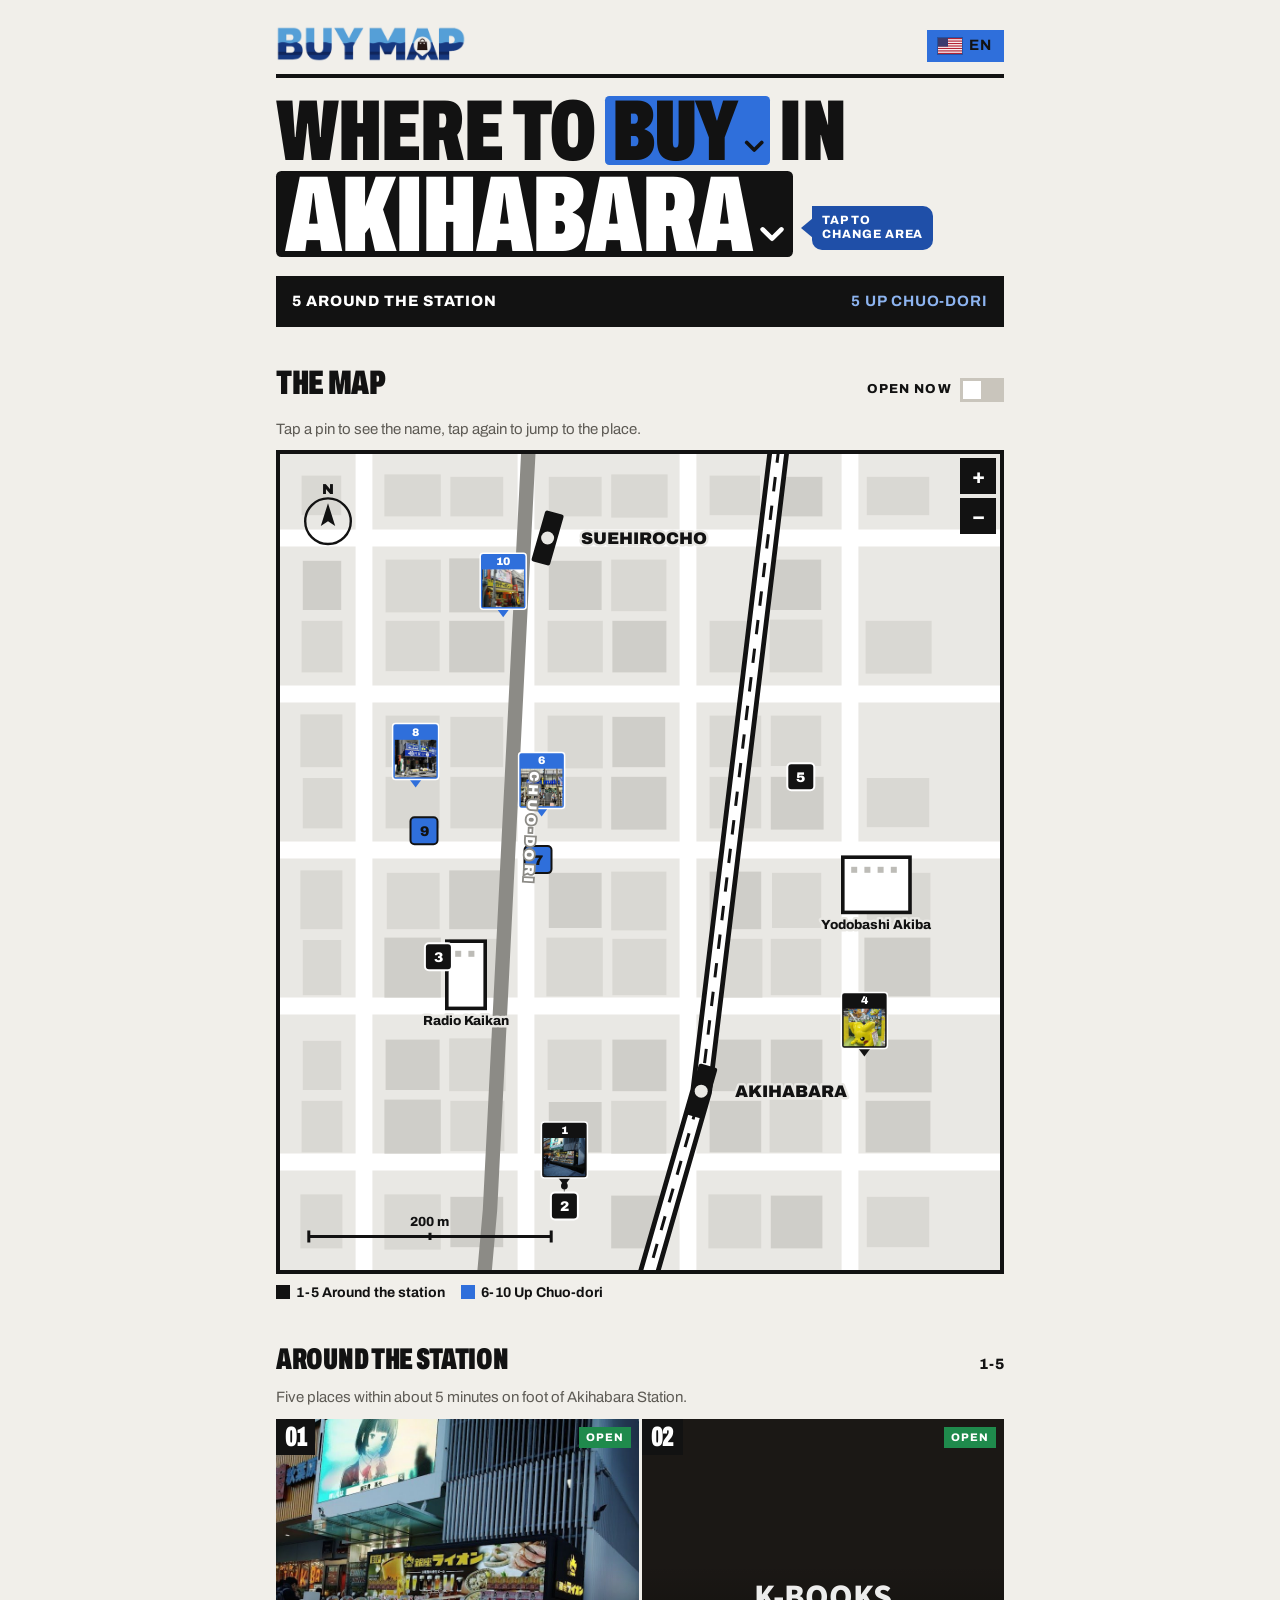
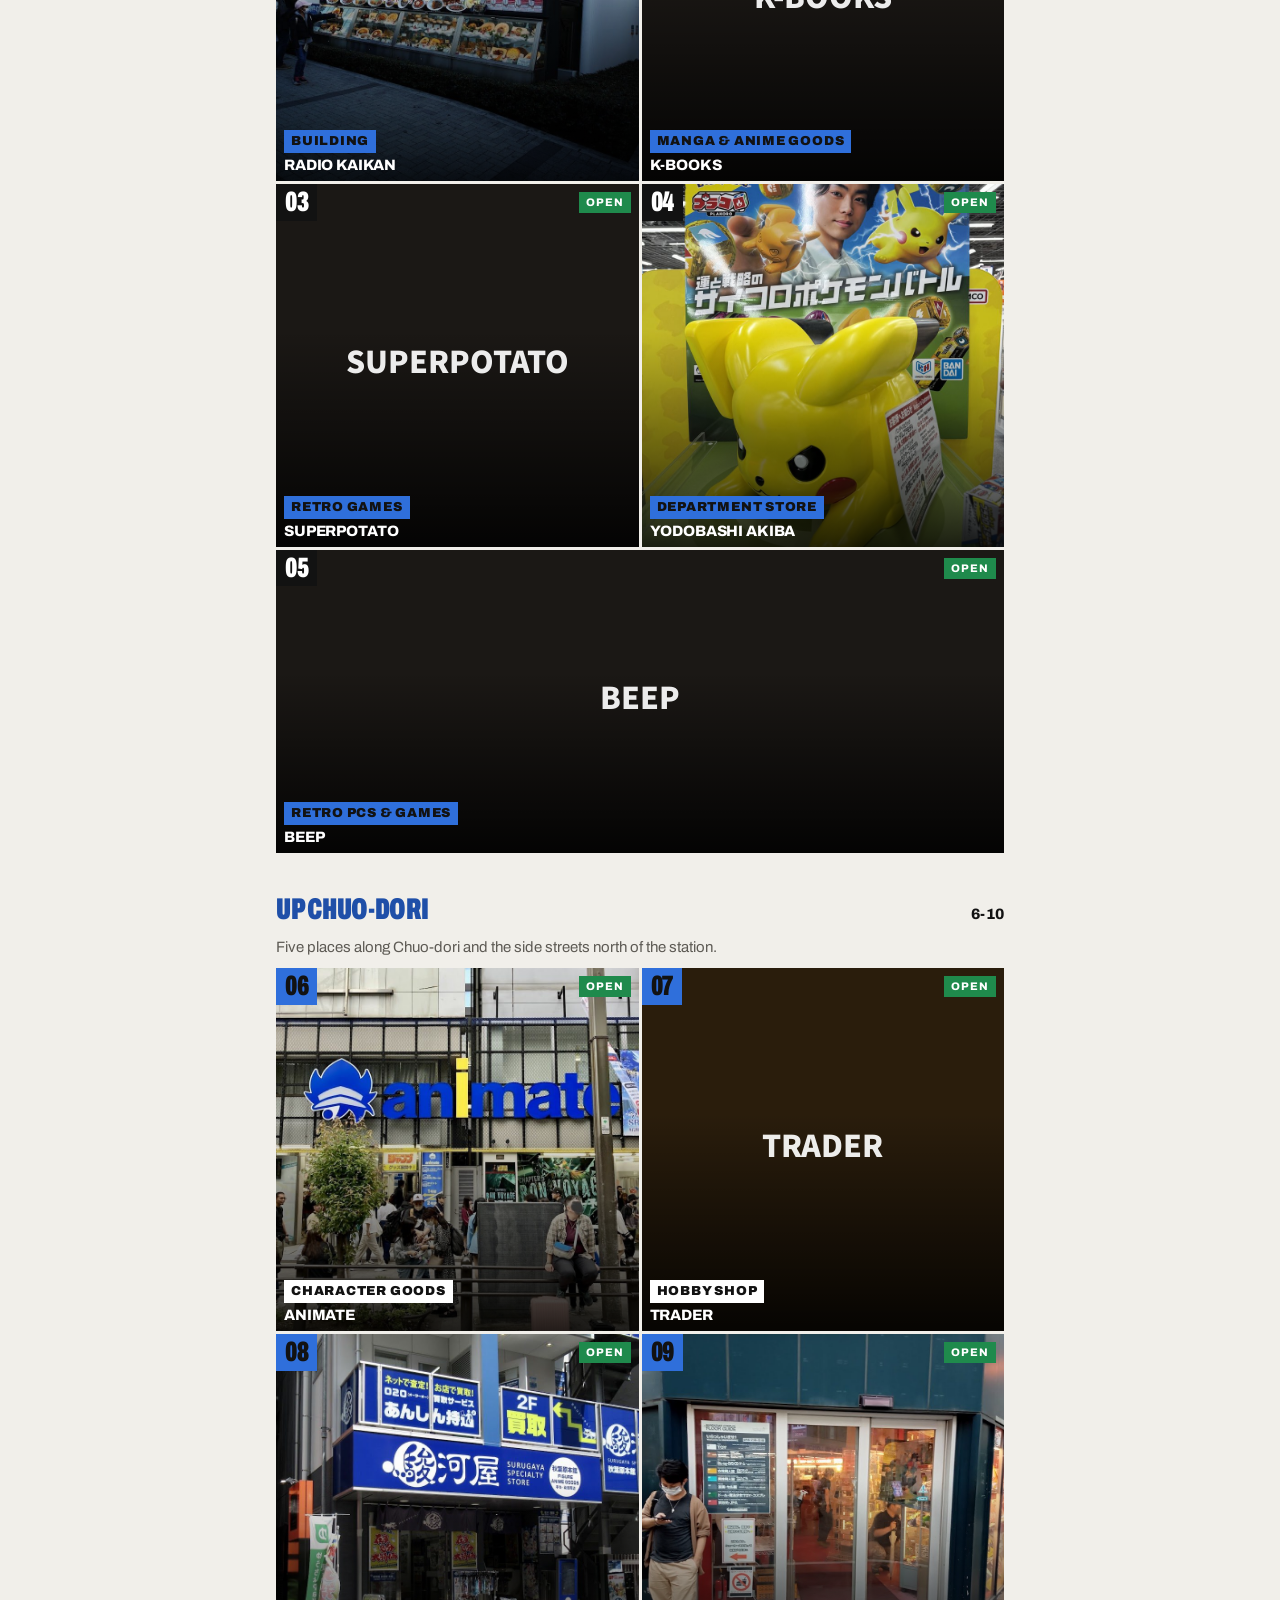
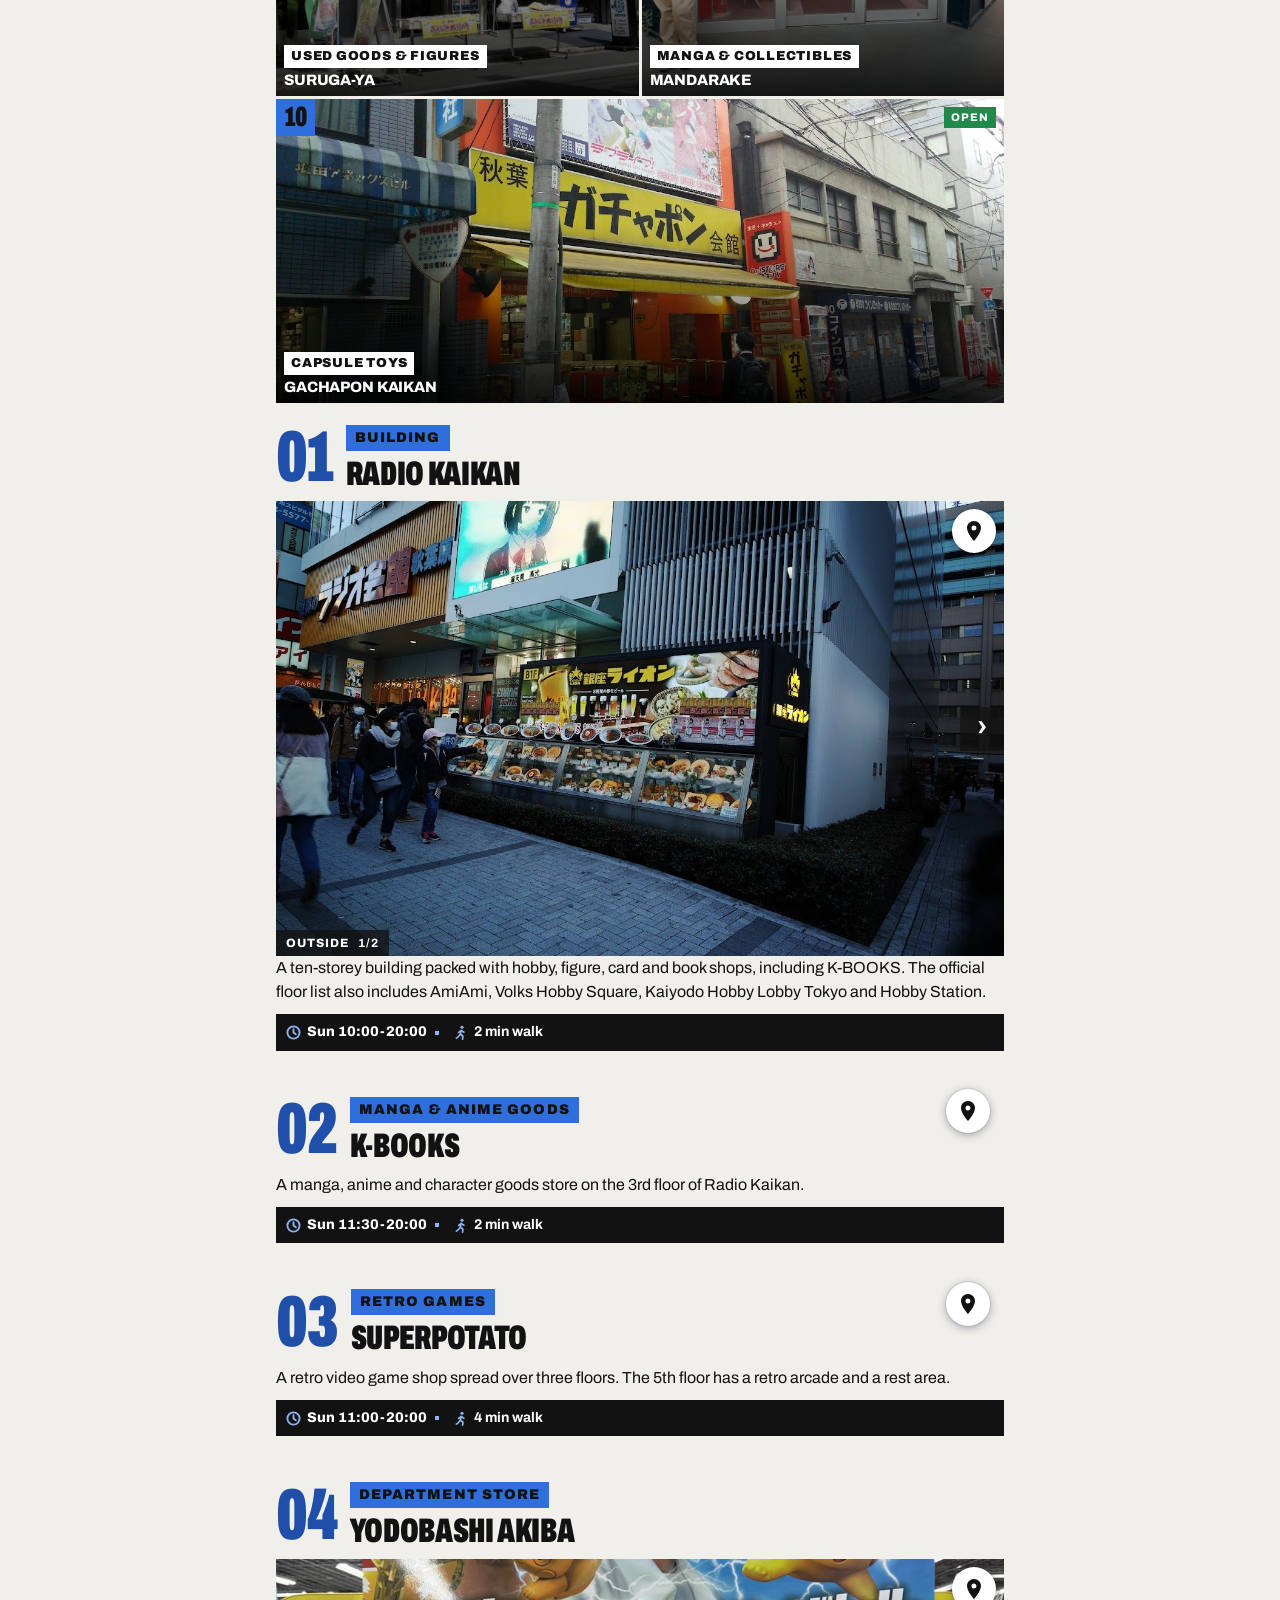
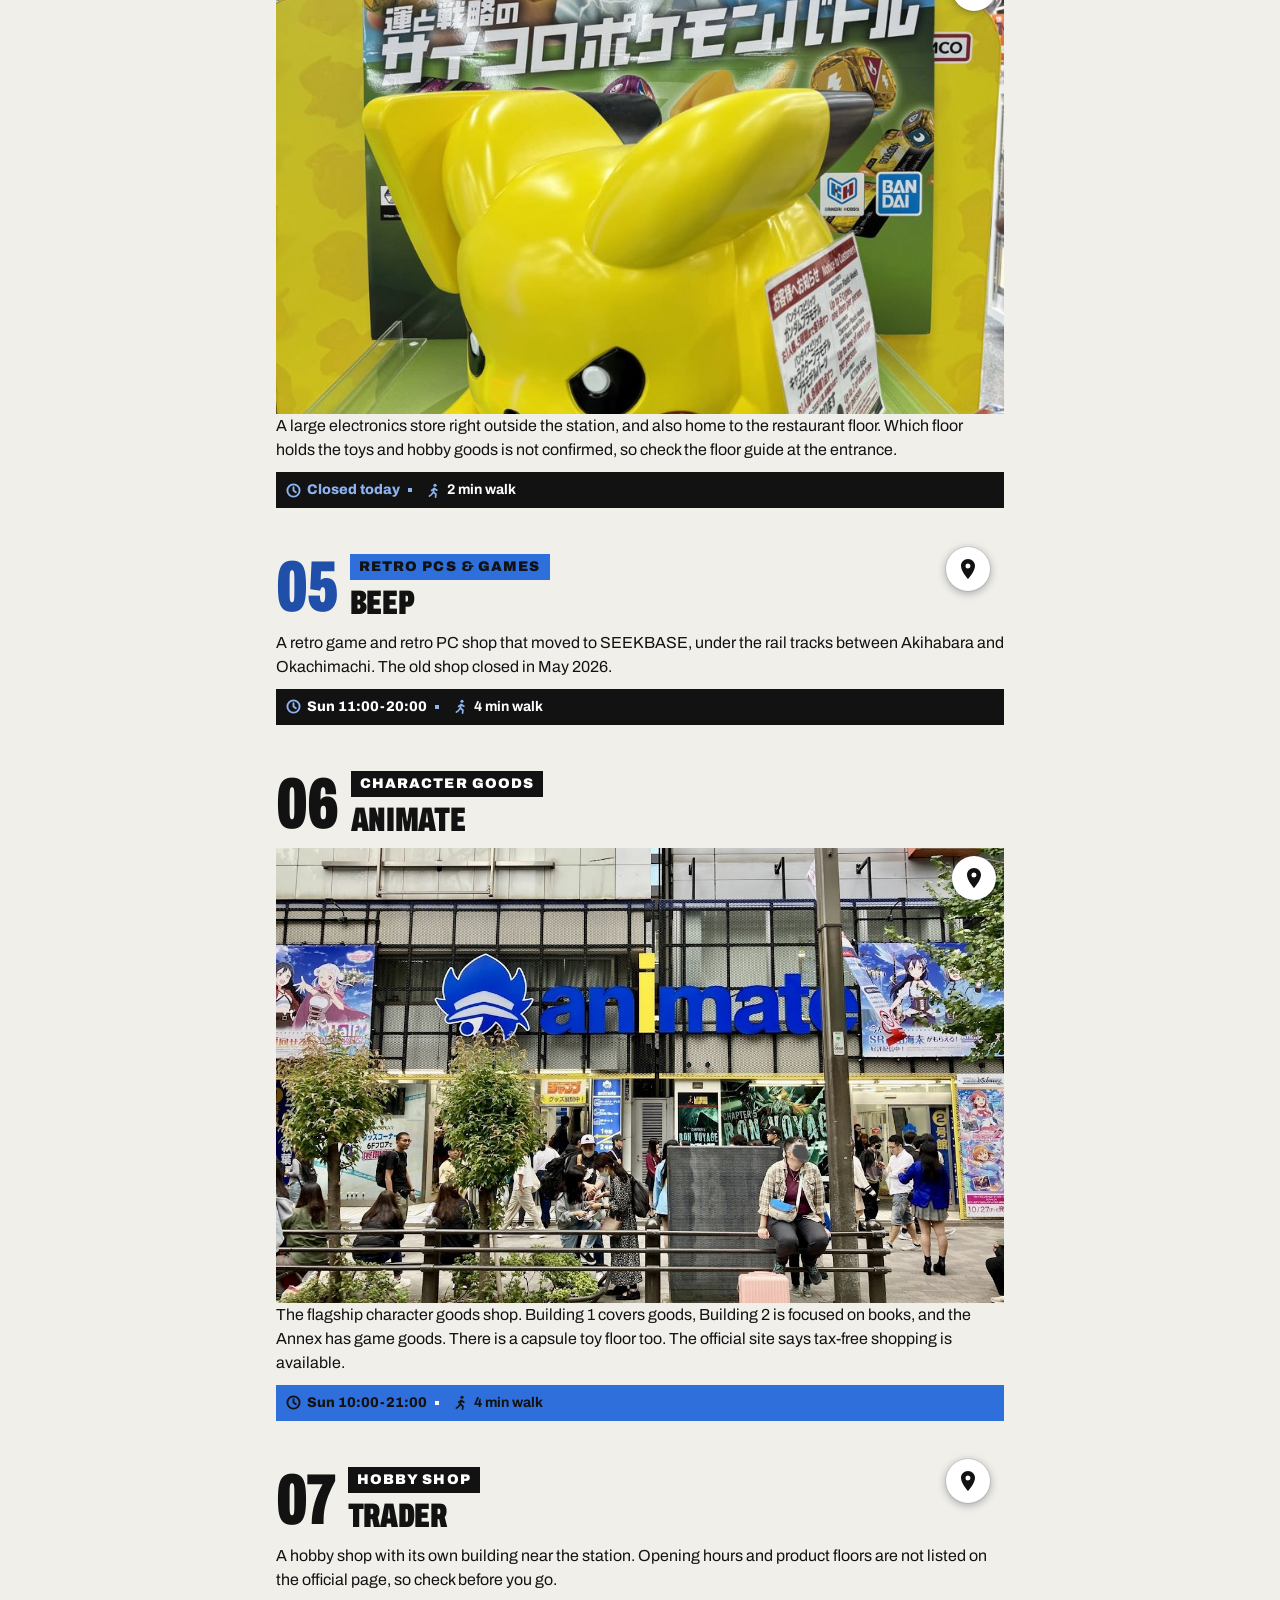
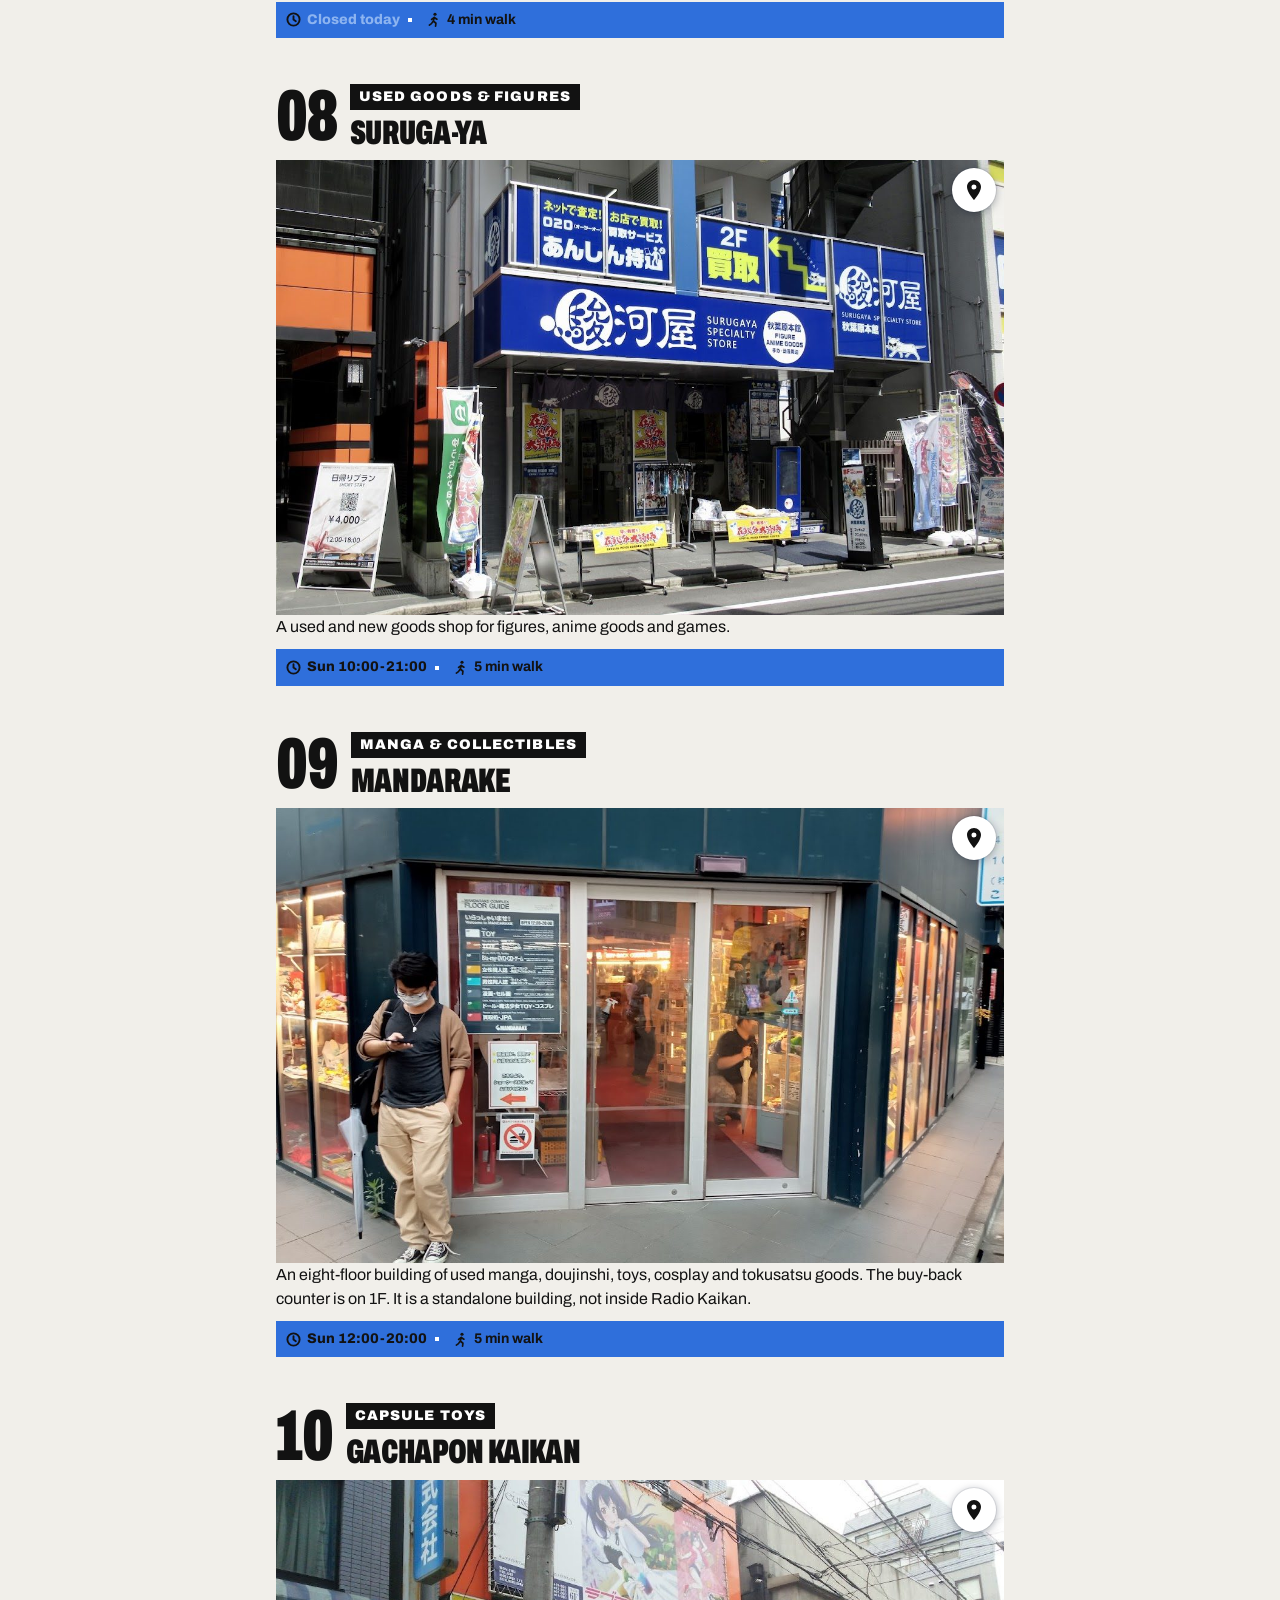
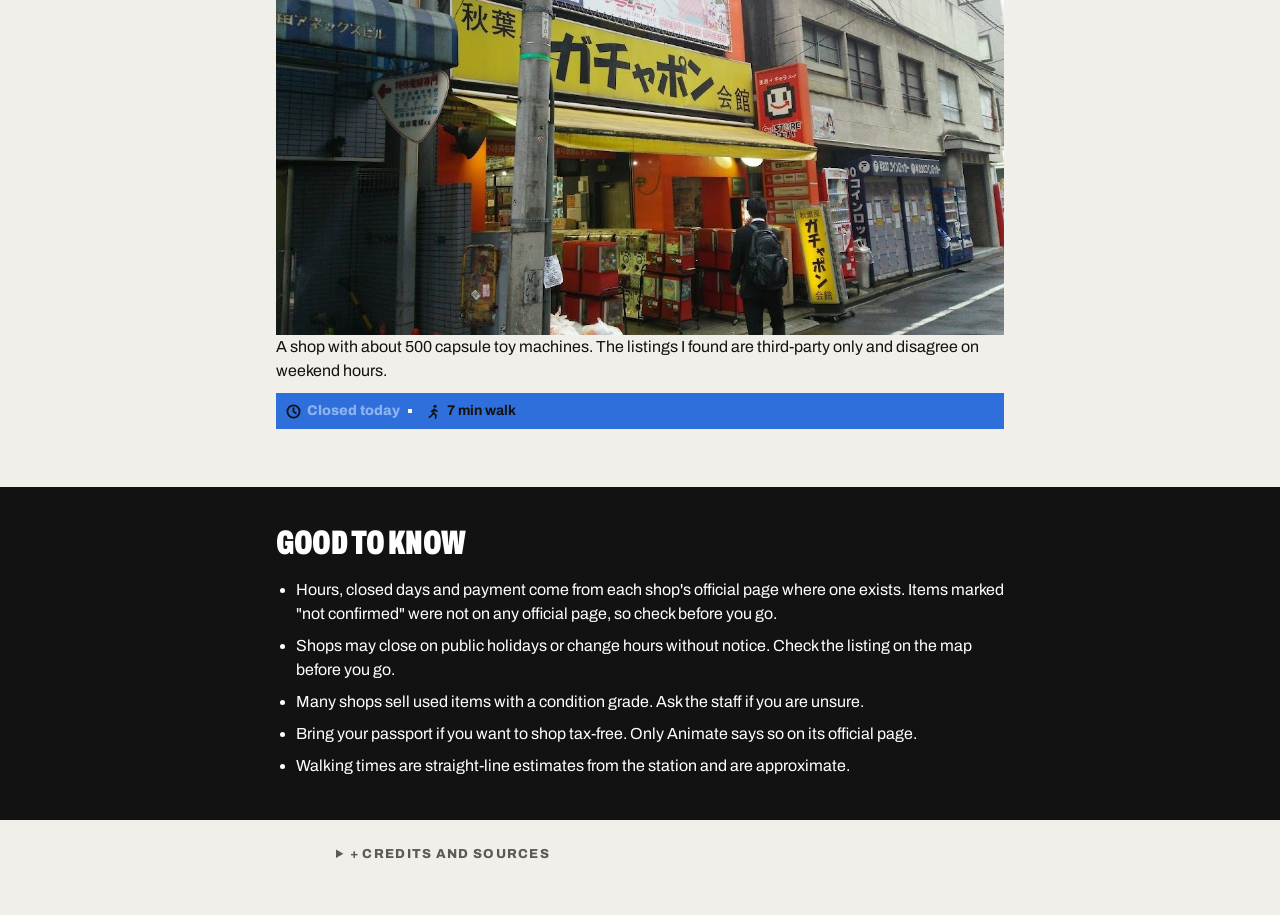
==== commit 54a08993: "Cards: remove duplicate meta lines (hrs, incl. Pay line) under the black info strip; drop the hrs li" ====
--- a/buy/index.html
+++ b/buy/index.html
@@ -111,80 +111,60 @@
 
 <p class="tx">A ten-storey building packed with hobby, figure, card and book shops, including K-BOOKS. The official floor list also includes AmiAmi, Volks Hobby Square, Kaiyodo Hobby Lobby Tokyo and Hobby Station.</p>
 <p class="strip" data-id="radiokaikan"><span class="hr"><svg viewBox="0 0 16 16" width="15" height="15" aria-hidden="true"><circle cx="8" cy="8" r="6.5" fill="none" stroke="currentColor" stroke-width="2"/><path d="M8 4.5V8l2.5 1.8" fill="none" stroke="currentColor" stroke-width="2" stroke-linecap="round"/></svg><b class="today">Building 10:00–20:00 (each shop sets its own hours)</b></span><span class="wk"><svg viewBox="0 0 16 16" width="15" height="15" aria-hidden="true"><circle cx="9.6" cy="2.4" r="1.7" fill="currentColor"/><path d="M6 7.9 8.8 5.8 11.6 7.7M8.8 5.8 7.8 9.6M7.8 9.6 10.6 12 10.2 15M7.8 9.6 5.8 12.4 3.6 14" fill="none" stroke="currentColor" stroke-width="1.8" stroke-linecap="round" stroke-linejoin="round"/></svg>2 min walk</span></p>
-<p class="hrs">Building 10:00–20:00 (each shop sets its own hours). Closed: Varies by shop. 1 min from Akihabara Sta. (Electric Town exit)</p>
-<p class="hrs"><b>Pay:</b> Varies by shop</p>
 </article><article class="card " id="p2" data-id="kbooks">
 <div class="hd"><span class="big">02</span><div><span class="genre">Manga & anime goods</span><h3>K-BOOKS</h3></div></div>
 
 
 <p class="tx">A manga, anime and character goods store on the 3rd floor of Radio Kaikan.</p>
 <p class="strip" data-id="kbooks"><span class="hr"><svg viewBox="0 0 16 16" width="15" height="15" aria-hidden="true"><circle cx="8" cy="8" r="6.5" fill="none" stroke="currentColor" stroke-width="2"/><path d="M8 4.5V8l2.5 1.8" fill="none" stroke="currentColor" stroke-width="2" stroke-linecap="round"/></svg><b class="today">Mon–Fri 12:00–20:00 · Sat, Sun, holidays 11:30–20:00</b></span><span class="wk"><svg viewBox="0 0 16 16" width="15" height="15" aria-hidden="true"><circle cx="9.6" cy="2.4" r="1.7" fill="currentColor"/><path d="M6 7.9 8.8 5.8 11.6 7.7M8.8 5.8 7.8 9.6M7.8 9.6 10.6 12 10.2 15M7.8 9.6 5.8 12.4 3.6 14" fill="none" stroke="currentColor" stroke-width="1.8" stroke-linecap="round" stroke-linejoin="round"/></svg>2 min walk</span></p>
-<p class="hrs">Mon–Fri 12:00–20:00 · Sat, Sun, holidays 11:30–20:00. Closed: Not listed. Radio Kaikan, 3F · 1 min from Akihabara Sta.</p>
-<p class="hrs"><b>Pay:</b> Not confirmed</p>
 <div class="photo-actions corner"><a class="icon-btn maps-btn" href="https://www.google.com/maps/search/?api=1&amp;query=K-BOOKS%20%E7%A7%8B%E8%91%89%E5%8E%9F%E6%9C%AC%E9%A4%A8%20%E6%9D%B1%E4%BA%AC%E9%83%BD%E5%8D%83%E4%BB%A3%E7%94%B0%E5%8C%BA%E5%A4%96%E7%A5%9E%E7%94%B01-15-16%20%E7%A7%8B%E8%91%89%E5%8E%9F%E3%83%A9%E3%82%B8%E3%82%AA%E4%BC%9A%E9%A4%A8%203F" aria-label="Google Maps" title="Google Maps"><svg viewBox="0 0 24 24" aria-hidden="true" focusable="false"><path fill="currentColor" d="M12 2C8.13 2 5 5.13 5 9c0 5.25 7 13 7 13s7-7.75 7-13c0-3.87-3.13-7-7-7zm0 9.5A2.5 2.5 0 1 1 12 6.5a2.5 2.5 0 0 1 0 5z"/></svg></a></div></article><article class="card " id="p3" data-id="superpotato">
 <div class="hd"><span class="big">03</span><div><span class="genre">Retro games</span><h3>SUPERPOTATO</h3></div></div>
 
 
 <p class="tx">A retro video game shop spread over three floors. The 5th floor has a retro arcade and a rest area.</p>
 <p class="strip" data-id="superpotato"><span class="hr"><svg viewBox="0 0 16 16" width="15" height="15" aria-hidden="true"><circle cx="8" cy="8" r="6.5" fill="none" stroke="currentColor" stroke-width="2"/><path d="M8 4.5V8l2.5 1.8" fill="none" stroke="currentColor" stroke-width="2" stroke-linecap="round"/></svg><b class="today">Daily 11:00–20:00</b></span><span class="wk"><svg viewBox="0 0 16 16" width="15" height="15" aria-hidden="true"><circle cx="9.6" cy="2.4" r="1.7" fill="currentColor"/><path d="M6 7.9 8.8 5.8 11.6 7.7M8.8 5.8 7.8 9.6M7.8 9.6 10.6 12 10.2 15M7.8 9.6 5.8 12.4 3.6 14" fill="none" stroke="currentColor" stroke-width="1.8" stroke-linecap="round" stroke-linejoin="round"/></svg>4 min walk</span></p>
-<p class="hrs">Daily 11:00–20:00. Closed: None. 3F–5F, Kitabayashi Bldg · near Akihabara Sta.</p>
-<p class="hrs"><b>Pay:</b> Not confirmed</p>
 <div class="photo-actions corner"><a class="icon-btn maps-btn" href="https://www.google.com/maps/search/?api=1&amp;query=%E3%82%B9%E3%83%BC%E3%83%91%E3%83%BC%E3%83%9D%E3%83%86%E3%83%88%20%E7%A7%8B%E8%91%89%E5%8E%9F%E5%BA%97%20%E6%9D%B1%E4%BA%AC%E9%83%BD%E5%8D%83%E4%BB%A3%E7%94%B0%E5%8C%BA%E5%A4%96%E7%A5%9E%E7%94%B01-11-2%20%E5%8C%97%E6%9E%97%E3%83%93%E3%83%AB%203F/4F/5F" aria-label="Google Maps" title="Google Maps"><svg viewBox="0 0 24 24" aria-hidden="true" focusable="false"><path fill="currentColor" d="M12 2C8.13 2 5 5.13 5 9c0 5.25 7 13 7 13s7-7.75 7-13c0-3.87-3.13-7-7-7zm0 9.5A2.5 2.5 0 1 1 12 6.5a2.5 2.5 0 0 1 0 5z"/></svg></a></div></article><article class="card " id="p4" data-id="yodobashi">
 <div class="hd"><span class="big">04</span><div><span class="genre">Department store</span><h3>YODOBASHI AKIBA</h3></div></div>
 <div class="photo-wrap"><img class="ph" src="photos/yodobashi-1.jpg" alt="" loading="lazy" referrerpolicy="no-referrer"><div class="photo-actions"><a class="icon-btn maps-btn" href="https://www.google.com/maps/search/?api=1&amp;query=%E3%83%A8%E3%83%89%E3%83%90%E3%82%B7%E3%82%AB%E3%83%A1%E3%83%A9%20%E3%83%9E%E3%83%AB%E3%83%81%E3%83%A1%E3%83%87%E3%82%A3%E3%82%A2Akiba%20%E6%9D%B1%E4%BA%AC%E9%83%BD%E5%8D%83%E4%BB%A3%E7%94%B0%E5%8C%BA%E7%A5%9E%E7%94%B0%E8%8A%B1%E5%B2%A1%E7%94%BA1-1" aria-label="Google Maps" title="Google Maps"><svg viewBox="0 0 24 24" aria-hidden="true" focusable="false"><path fill="currentColor" d="M12 2C8.13 2 5 5.13 5 9c0 5.25 7 13 7 13s7-7.75 7-13c0-3.87-3.13-7-7-7zm0 9.5A2.5 2.5 0 1 1 12 6.5a2.5 2.5 0 0 1 0 5z"/></svg></a></div></div>
 
 <p class="tx">A large electronics store right outside the station, and also home to the restaurant floor. Which floor holds the toys and hobby goods is not confirmed, so check the floor guide at the entrance.</p>
 <p class="strip" data-id="yodobashi"><span class="hr"><svg viewBox="0 0 16 16" width="15" height="15" aria-hidden="true"><circle cx="8" cy="8" r="6.5" fill="none" stroke="currentColor" stroke-width="2"/><path d="M8 4.5V8l2.5 1.8" fill="none" stroke="currentColor" stroke-width="2" stroke-linecap="round"/></svg><b class="today">Usually about 9:30–22:00 (third-party listing; check the official site)</b></span><span class="wk"><svg viewBox="0 0 16 16" width="15" height="15" aria-hidden="true"><circle cx="9.6" cy="2.4" r="1.7" fill="currentColor"/><path d="M6 7.9 8.8 5.8 11.6 7.7M8.8 5.8 7.8 9.6M7.8 9.6 10.6 12 10.2 15M7.8 9.6 5.8 12.4 3.6 14" fill="none" stroke="currentColor" stroke-width="1.8" stroke-linecap="round" stroke-linejoin="round"/></svg>2 min walk</span></p>
-<p class="hrs">Usually about 9:30–22:00 (third-party listing; check the official site). Closed: Not confirmed. In front of Akihabara Sta.</p>
-<p class="hrs"><b>Pay:</b> Not confirmed. Tax-free shopping is listed by a third-party site only.</p>
 </article><article class="card " id="p5" data-id="beep">
 <div class="hd"><span class="big">05</span><div><span class="genre">Retro PCs & games</span><h3>BEEP</h3></div></div>
 
 
 <p class="tx">A retro game and retro PC shop that moved to SEEKBASE, under the rail tracks between Akihabara and Okachimachi. The old shop closed in May 2026.</p>
 <p class="strip" data-id="beep"><span class="hr"><svg viewBox="0 0 16 16" width="15" height="15" aria-hidden="true"><circle cx="8" cy="8" r="6.5" fill="none" stroke="currentColor" stroke-width="2"/><path d="M8 4.5V8l2.5 1.8" fill="none" stroke="currentColor" stroke-width="2" stroke-linecap="round"/></svg><b class="today">Mon, Tue, Thu, Fri 12:00–20:00 · Sat, Sun, holidays 11:00–20:00</b></span><span class="wk"><svg viewBox="0 0 16 16" width="15" height="15" aria-hidden="true"><circle cx="9.6" cy="2.4" r="1.7" fill="currentColor"/><path d="M6 7.9 8.8 5.8 11.6 7.7M8.8 5.8 7.8 9.6M7.8 9.6 10.6 12 10.2 15M7.8 9.6 5.8 12.4 3.6 14" fill="none" stroke="currentColor" stroke-width="1.8" stroke-linecap="round" stroke-linejoin="round"/></svg>4 min walk</span></p>
-<p class="hrs">Mon, Tue, Thu, Fri 12:00–20:00 · Sat, Sun, holidays 11:00–20:00. Closed: Wednesdays. SEEKBASE, under the tracks · 3 min from Akihabara Sta.</p>
-<p class="hrs"><b>Pay:</b> Not confirmed</p>
 <div class="photo-actions corner"><a class="icon-btn maps-btn" href="https://www.google.com/maps/search/?api=1&amp;query=BEEP%EF%BC%A0%E7%A7%8B%E8%91%89%E5%8E%9F%20%E6%9D%B1%E4%BA%AC%E9%83%BD%E5%8D%83%E4%BB%A3%E7%94%B0%E5%8C%BA%E7%A5%9E%E7%94%B0%E7%B7%B4%E5%A1%80%E7%94%BA15-1%20SEEKBASE%203%E5%8F%B7%E6%A3%9F%EF%BC%88%E5%85%AC%E5%BC%8F%E3%82%B5%E3%82%A4%E3%83%88%E8%A1%A8%E8%A8%98%E3%81%AF%E3%80%8CSEEKBASE%E5%86%853%E5%8C%BA%E7%94%BB%E3%80%8D%EF%BC%89" aria-label="Google Maps" title="Google Maps"><svg viewBox="0 0 24 24" aria-hidden="true" focusable="false"><path fill="currentColor" d="M12 2C8.13 2 5 5.13 5 9c0 5.25 7 13 7 13s7-7.75 7-13c0-3.87-3.13-7-7-7zm0 9.5A2.5 2.5 0 1 1 12 6.5a2.5 2.5 0 0 1 0 5z"/></svg></a></div></article><article class="card r" id="p6" data-id="animate">
 <div class="hd"><span class="big">06</span><div><span class="genre">Character goods</span><h3>ANIMATE</h3></div></div>
 <div class="photo-wrap"><img class="ph" src="photos/animate-1.jpg" alt="" loading="lazy" referrerpolicy="no-referrer"><div class="photo-actions"><a class="icon-btn maps-btn" href="https://www.google.com/maps/search/?api=1&amp;query=%E3%82%A2%E3%83%8B%E3%83%A1%E3%82%A4%E3%83%88%E7%A7%8B%E8%91%89%E5%8E%9F%20%E6%9D%B1%E4%BA%AC%E9%83%BD%E5%8D%83%E4%BB%A3%E7%94%B0%E5%8C%BA%E5%A4%96%E7%A5%9E%E7%94%B04-3-1" aria-label="Google Maps" title="Google Maps"><svg viewBox="0 0 24 24" aria-hidden="true" focusable="false"><path fill="currentColor" d="M12 2C8.13 2 5 5.13 5 9c0 5.25 7 13 7 13s7-7.75 7-13c0-3.87-3.13-7-7-7zm0 9.5A2.5 2.5 0 1 1 12 6.5a2.5 2.5 0 0 1 0 5z"/></svg></a></div></div>
 
 <p class="tx">The flagship character goods shop. Building 1 covers goods, Building 2 is focused on books, and the Annex has game goods. There is a capsule toy floor too. The official site says tax-free shopping is available.</p>
 <p class="strip" data-id="animate"><span class="hr"><svg viewBox="0 0 16 16" width="15" height="15" aria-hidden="true"><circle cx="8" cy="8" r="6.5" fill="none" stroke="currentColor" stroke-width="2"/><path d="M8 4.5V8l2.5 1.8" fill="none" stroke="currentColor" stroke-width="2" stroke-linecap="round"/></svg><b class="today">Daily 10:00–21:00 (Annex closes at 20:00 on weekends and holidays)</b></span><span class="wk"><svg viewBox="0 0 16 16" width="15" height="15" aria-hidden="true"><circle cx="9.6" cy="2.4" r="1.7" fill="currentColor"/><path d="M6 7.9 8.8 5.8 11.6 7.7M8.8 5.8 7.8 9.6M7.8 9.6 10.6 12 10.2 15M7.8 9.6 5.8 12.4 3.6 14" fill="none" stroke="currentColor" stroke-width="1.8" stroke-linecap="round" stroke-linejoin="round"/></svg>4 min walk</span></p>
-<p class="hrs">Daily 10:00–21:00 (Annex closes at 20:00 on weekends and holidays). Closed: None. Chuo-dori, Buildings 1, 2 and Annex</p>
-<p class="hrs"><b>Pay:</b> Credit cards, IC cards (Suica, PASMO), QR code payments and gift cards</p>
 </article><article class="card r" id="p7" data-id="trader">
 <div class="hd"><span class="big">07</span><div><span class="genre">Hobby shop</span><h3>TRADER</h3></div></div>
 
 
 <p class="tx">A hobby shop with its own building near the station. Opening hours and product floors are not listed on the official page, so check before you go.</p>
 <p class="strip" data-id="trader"><span class="hr"><svg viewBox="0 0 16 16" width="15" height="15" aria-hidden="true"><circle cx="8" cy="8" r="6.5" fill="none" stroke="currentColor" stroke-width="2"/><path d="M8 4.5V8l2.5 1.8" fill="none" stroke="currentColor" stroke-width="2" stroke-linecap="round"/></svg><b class="today">Check the official site for hours</b></span><span class="wk"><svg viewBox="0 0 16 16" width="15" height="15" aria-hidden="true"><circle cx="9.6" cy="2.4" r="1.7" fill="currentColor"/><path d="M6 7.9 8.8 5.8 11.6 7.7M8.8 5.8 7.8 9.6M7.8 9.6 10.6 12 10.2 15M7.8 9.6 5.8 12.4 3.6 14" fill="none" stroke="currentColor" stroke-width="1.8" stroke-linecap="round" stroke-linejoin="round"/></svg>4 min walk</span></p>
-<p class="hrs">Check the official site for hours. Closed: Not confirmed. Chuo-dori · near Akihabara Sta.</p>
-<p class="hrs"><b>Pay:</b> PayPay is accepted (official notice). Others not confirmed.</p>
 <div class="photo-actions corner"><a class="icon-btn maps-btn" href="https://www.google.com/maps/search/?api=1&amp;query=%E3%83%88%E3%83%AC%E3%83%BC%E3%83%80%E3%83%BC%E7%A7%8B%E8%91%89%E5%8E%9F%20%E6%9C%AC%E5%BA%97%20%E6%9D%B1%E4%BA%AC%E9%83%BD%E5%8D%83%E4%BB%A3%E7%94%B0%E5%8C%BA%E5%A4%96%E7%A5%9E%E7%94%B04-2-1" aria-label="Google Maps" title="Google Maps"><svg viewBox="0 0 24 24" aria-hidden="true" focusable="false"><path fill="currentColor" d="M12 2C8.13 2 5 5.13 5 9c0 5.25 7 13 7 13s7-7.75 7-13c0-3.87-3.13-7-7-7zm0 9.5A2.5 2.5 0 1 1 12 6.5a2.5 2.5 0 0 1 0 5z"/></svg></a></div></article><article class="card r" id="p8" data-id="surugaya">
 <div class="hd"><span class="big">08</span><div><span class="genre">Used goods & figures</span><h3>SURUGA-YA</h3></div></div>
 <div class="photo-wrap"><img class="ph" src="photos/surugaya-1.jpg" alt="" loading="lazy" referrerpolicy="no-referrer"><div class="photo-actions"><a class="icon-btn maps-btn" href="https://www.google.com/maps/search/?api=1&amp;query=%E9%A7%BF%E6%B2%B3%E5%B1%8B%20%E7%A7%8B%E8%91%89%E5%8E%9F%E6%9C%AC%E9%A4%A8%20%E6%9D%B1%E4%BA%AC%E9%83%BD%E5%8D%83%E4%BB%A3%E7%94%B0%E5%8C%BA%E5%A4%96%E7%A5%9E%E7%94%B03%E4%B8%81%E7%9B%AE11%E7%95%AA3%E5%8F%B7" aria-label="Google Maps" title="Google Maps"><svg viewBox="0 0 24 24" aria-hidden="true" focusable="false"><path fill="currentColor" d="M12 2C8.13 2 5 5.13 5 9c0 5.25 7 13 7 13s7-7.75 7-13c0-3.87-3.13-7-7-7zm0 9.5A2.5 2.5 0 1 1 12 6.5a2.5 2.5 0 0 1 0 5z"/></svg></a></div></div>
 
 <p class="tx">A used and new goods shop for figures, anime goods and games.</p>
 <p class="strip" data-id="surugaya"><span class="hr"><svg viewBox="0 0 16 16" width="15" height="15" aria-hidden="true"><circle cx="8" cy="8" r="6.5" fill="none" stroke="currentColor" stroke-width="2"/><path d="M8 4.5V8l2.5 1.8" fill="none" stroke="currentColor" stroke-width="2" stroke-linecap="round"/></svg><b class="today">Mon–Fri 11:00–21:00 · Sat, Sun, holidays 10:00–21:00</b></span><span class="wk"><svg viewBox="0 0 16 16" width="15" height="15" aria-hidden="true"><circle cx="9.6" cy="2.4" r="1.7" fill="currentColor"/><path d="M6 7.9 8.8 5.8 11.6 7.7M8.8 5.8 7.8 9.6M7.8 9.6 10.6 12 10.2 15M7.8 9.6 5.8 12.4 3.6 14" fill="none" stroke="currentColor" stroke-width="1.8" stroke-linecap="round" stroke-linejoin="round"/></svg>5 min walk</span></p>
-<p class="hrs">Mon–Fri 11:00–21:00 · Sat, Sun, holidays 10:00–21:00. Closed: Not listed. Chuo-dori side · 5 min from Akihabara Sta.</p>
-<p class="hrs"><b>Pay:</b> Not confirmed</p>
 </article><article class="card r" id="p9" data-id="mandarake">
 <div class="hd"><span class="big">09</span><div><span class="genre">Manga & collectibles</span><h3>MANDARAKE</h3></div></div>
 <div class="photo-wrap"><img class="ph" src="photos/mandarake-1.jpg" alt="" loading="lazy" referrerpolicy="no-referrer"><div class="photo-actions"><a class="icon-btn maps-btn" href="https://www.google.com/maps/search/?api=1&amp;query=%E3%81%BE%E3%82%93%E3%81%A0%E3%82%89%E3%81%91%20%E3%82%B3%E3%83%B3%E3%83%97%E3%83%AC%E3%83%83%E3%82%AF%E3%82%B9%20%E6%9D%B1%E4%BA%AC%E9%83%BD%E5%8D%83%E4%BB%A3%E7%94%B0%E5%8C%BA%E5%A4%96%E7%A5%9E%E7%94%B03-11-12" aria-label="Google Maps" title="Google Maps"><svg viewBox="0 0 24 24" aria-hidden="true" focusable="false"><path fill="currentColor" d="M12 2C8.13 2 5 5.13 5 9c0 5.25 7 13 7 13s7-7.75 7-13c0-3.87-3.13-7-7-7zm0 9.5A2.5 2.5 0 1 1 12 6.5a2.5 2.5 0 0 1 0 5z"/></svg></a></div></div>
 
 <p class="tx">An eight-floor building of used manga, doujinshi, toys, cosplay and tokusatsu goods. The buy-back counter is on 1F. It is a standalone building, not inside Radio Kaikan.</p>
 <p class="strip" data-id="mandarake"><span class="hr"><svg viewBox="0 0 16 16" width="15" height="15" aria-hidden="true"><circle cx="8" cy="8" r="6.5" fill="none" stroke="currentColor" stroke-width="2"/><path d="M8 4.5V8l2.5 1.8" fill="none" stroke="currentColor" stroke-width="2" stroke-linecap="round"/></svg><b class="today">Daily 12:00–20:00 (buy-back until 19:30)</b></span><span class="wk"><svg viewBox="0 0 16 16" width="15" height="15" aria-hidden="true"><circle cx="9.6" cy="2.4" r="1.7" fill="currentColor"/><path d="M6 7.9 8.8 5.8 11.6 7.7M8.8 5.8 7.8 9.6M7.8 9.6 10.6 12 10.2 15M7.8 9.6 5.8 12.4 3.6 14" fill="none" stroke="currentColor" stroke-width="1.8" stroke-linecap="round" stroke-linejoin="round"/></svg>5 min walk</span></p>
-<p class="hrs">Daily 12:00–20:00 (buy-back until 19:30). Closed: None. Separate building · 6 min from Akihabara Sta.</p>
-<p class="hrs"><b>Pay:</b> Not confirmed</p>
 </article><article class="card r" id="p10" data-id="gachapon">
 <div class="hd"><span class="big">10</span><div><span class="genre">Capsule toys</span><h3>GACHAPON KAIKAN</h3></div></div>
 <div class="photo-wrap"><img class="ph" src="photos/gachapon-1.jpg" alt="" loading="lazy" referrerpolicy="no-referrer"><div class="photo-actions"><a class="icon-btn maps-btn" href="https://www.google.com/maps/search/?api=1&amp;query=%E7%A7%8B%E8%91%89%E5%8E%9F%E3%82%AC%E3%83%81%E3%83%A3%E3%83%9D%E3%83%B3%E4%BC%9A%E9%A4%A8%20%E6%9D%B1%E4%BA%AC%E9%83%BD%E5%8D%83%E4%BB%A3%E7%94%B0%E5%8C%BA%E5%A4%96%E7%A5%9E%E7%94%B03-15-5%20MN%E3%83%93%E3%83%AB1%E9%9A%8E" aria-label="Google Maps" title="Google Maps"><svg viewBox="0 0 24 24" aria-hidden="true" focusable="false"><path fill="currentColor" d="M12 2C8.13 2 5 5.13 5 9c0 5.25 7 13 7 13s7-7.75 7-13c0-3.87-3.13-7-7-7zm0 9.5A2.5 2.5 0 1 1 12 6.5a2.5 2.5 0 0 1 0 5z"/></svg></a></div></div>
 
 <p class="tx">A shop with about 500 capsule toy machines. The listings I found are third-party only and disagree on weekend hours.</p>
 <p class="strip" data-id="gachapon"><span class="hr"><svg viewBox="0 0 16 16" width="15" height="15" aria-hidden="true"><circle cx="8" cy="8" r="6.5" fill="none" stroke="currentColor" stroke-width="2"/><path d="M8 4.5V8l2.5 1.8" fill="none" stroke="currentColor" stroke-width="2" stroke-linecap="round"/></svg><b class="today">Weekdays about 11:00–20:00 (listings differ; check before you go)</b></span><span class="wk"><svg viewBox="0 0 16 16" width="15" height="15" aria-hidden="true"><circle cx="9.6" cy="2.4" r="1.7" fill="currentColor"/><path d="M6 7.9 8.8 5.8 11.6 7.7M8.8 5.8 7.8 9.6M7.8 9.6 10.6 12 10.2 15M7.8 9.6 5.8 12.4 3.6 14" fill="none" stroke="currentColor" stroke-width="1.8" stroke-linecap="round" stroke-linejoin="round"/></svg>7 min walk</span></p>
-<p class="hrs">Weekdays about 11:00–20:00 (listings differ; check before you go). Closed: None listed. Near Suehirocho Sta. · 2 min from exit 3</p>
-<p class="hrs"><b>Pay:</b> Cards may not be accepted (one listing, not confirmed). Bring cash.</p>
 </article></div>
 <div class="know"><div class="col"><h2>Good to know</h2><ul><li>Hours, closed days and payment come from each shop's official page where one exists. Items marked "not confirmed" were not on any official page, so check before you go.</li><li>Shops may close on public holidays or change hours without notice. Check the listing on the map before you go.</li><li>Many shops sell used items with a condition grade. Ask the staff if you are unsure.</li><li>Bring your passport if you want to shop tax-free. Only Animate says so on its official page.</li><li>Walking times are straight-line estimates from the station and are approximate.</li></ul></div></div>
 <details class="crd"><summary>Credits and sources</summary><p class="cr">Shop exterior photos are from Google Maps, taken by contributors: Radio Kaikan (Yung-sunce Kiyah); Animate (t s); Mandarake (ファンシーララ); Suruga-ya (t s); Gachapon Kaikan (A Kajimura). Other photos: Yuki (faces blurred). Shops without a photo are still waiting for one. Hours, addresses and payment: each shop's official page, checked on 2026-11-10. Gachapon Kaikan and Yodobashi Akiba rely on third-party listings. Map coordinates: GSI address search. The map is a simple sketch, not to scale.</p></details>
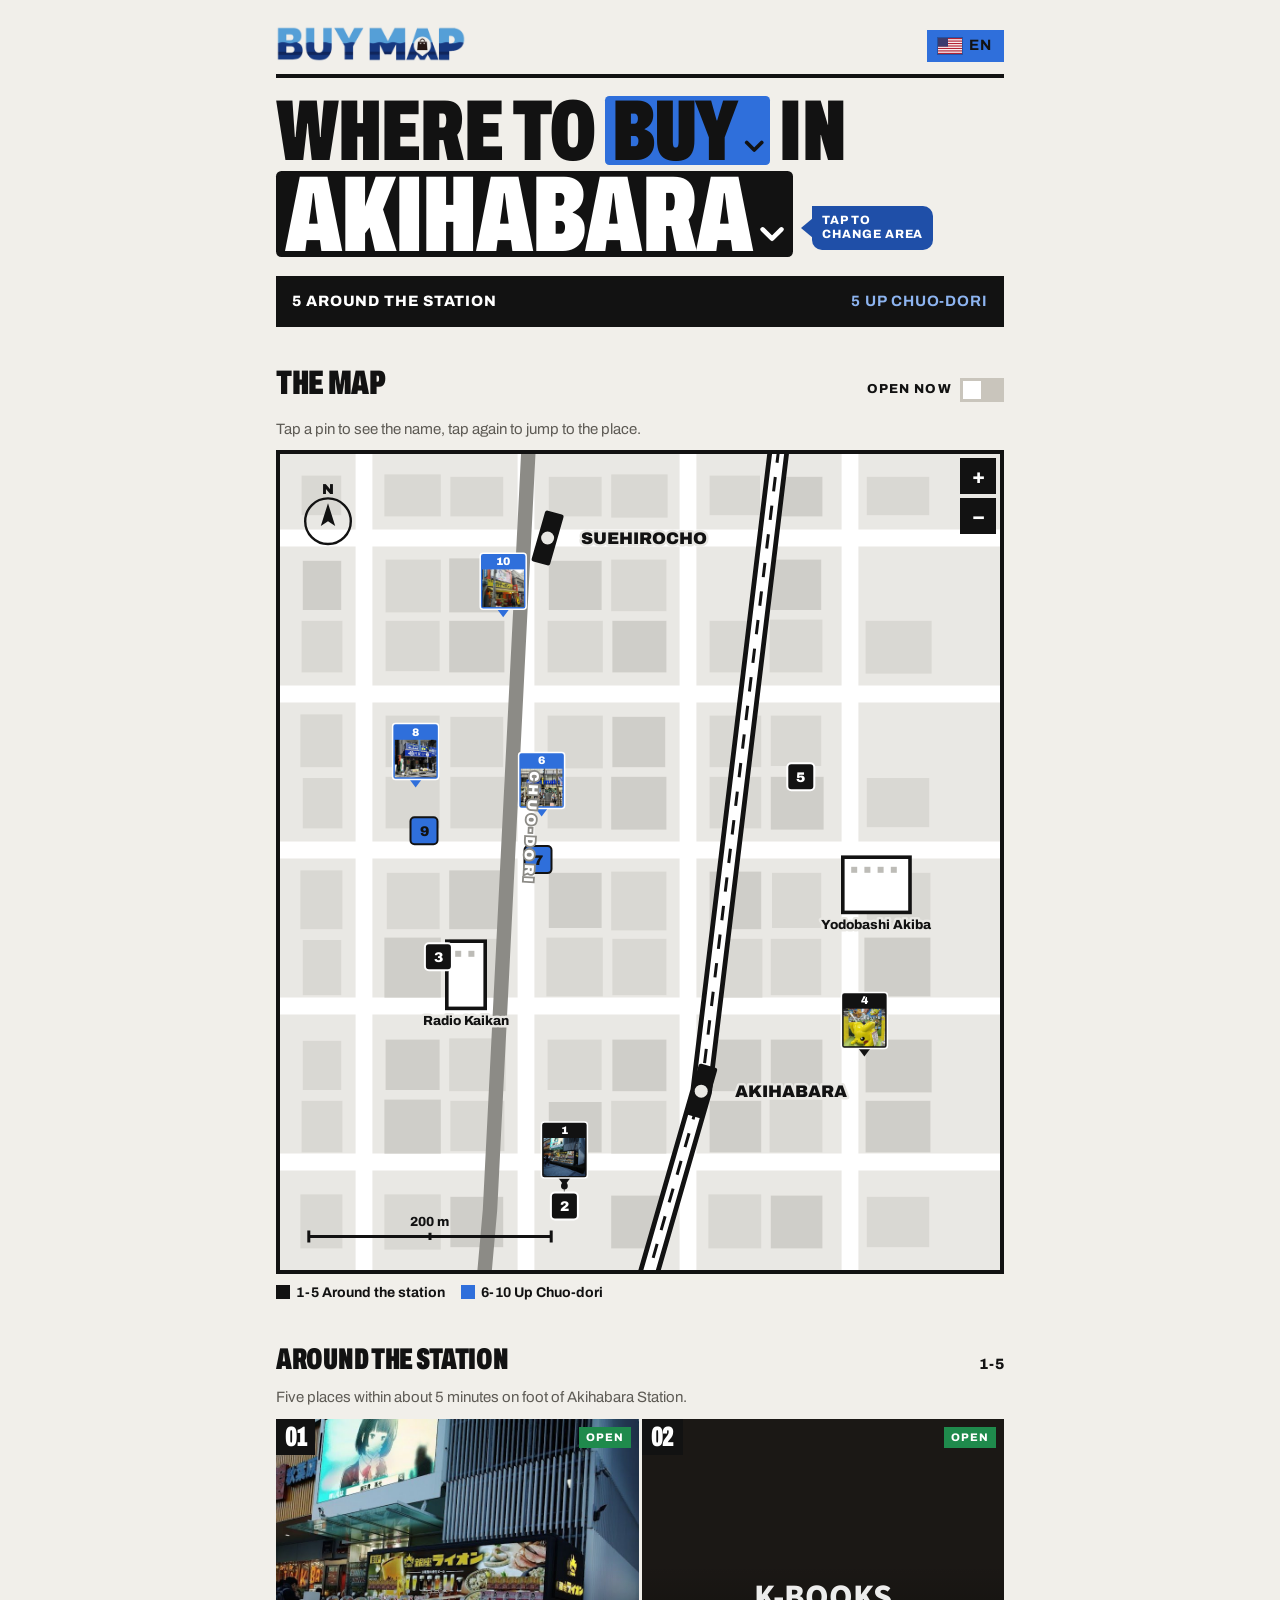
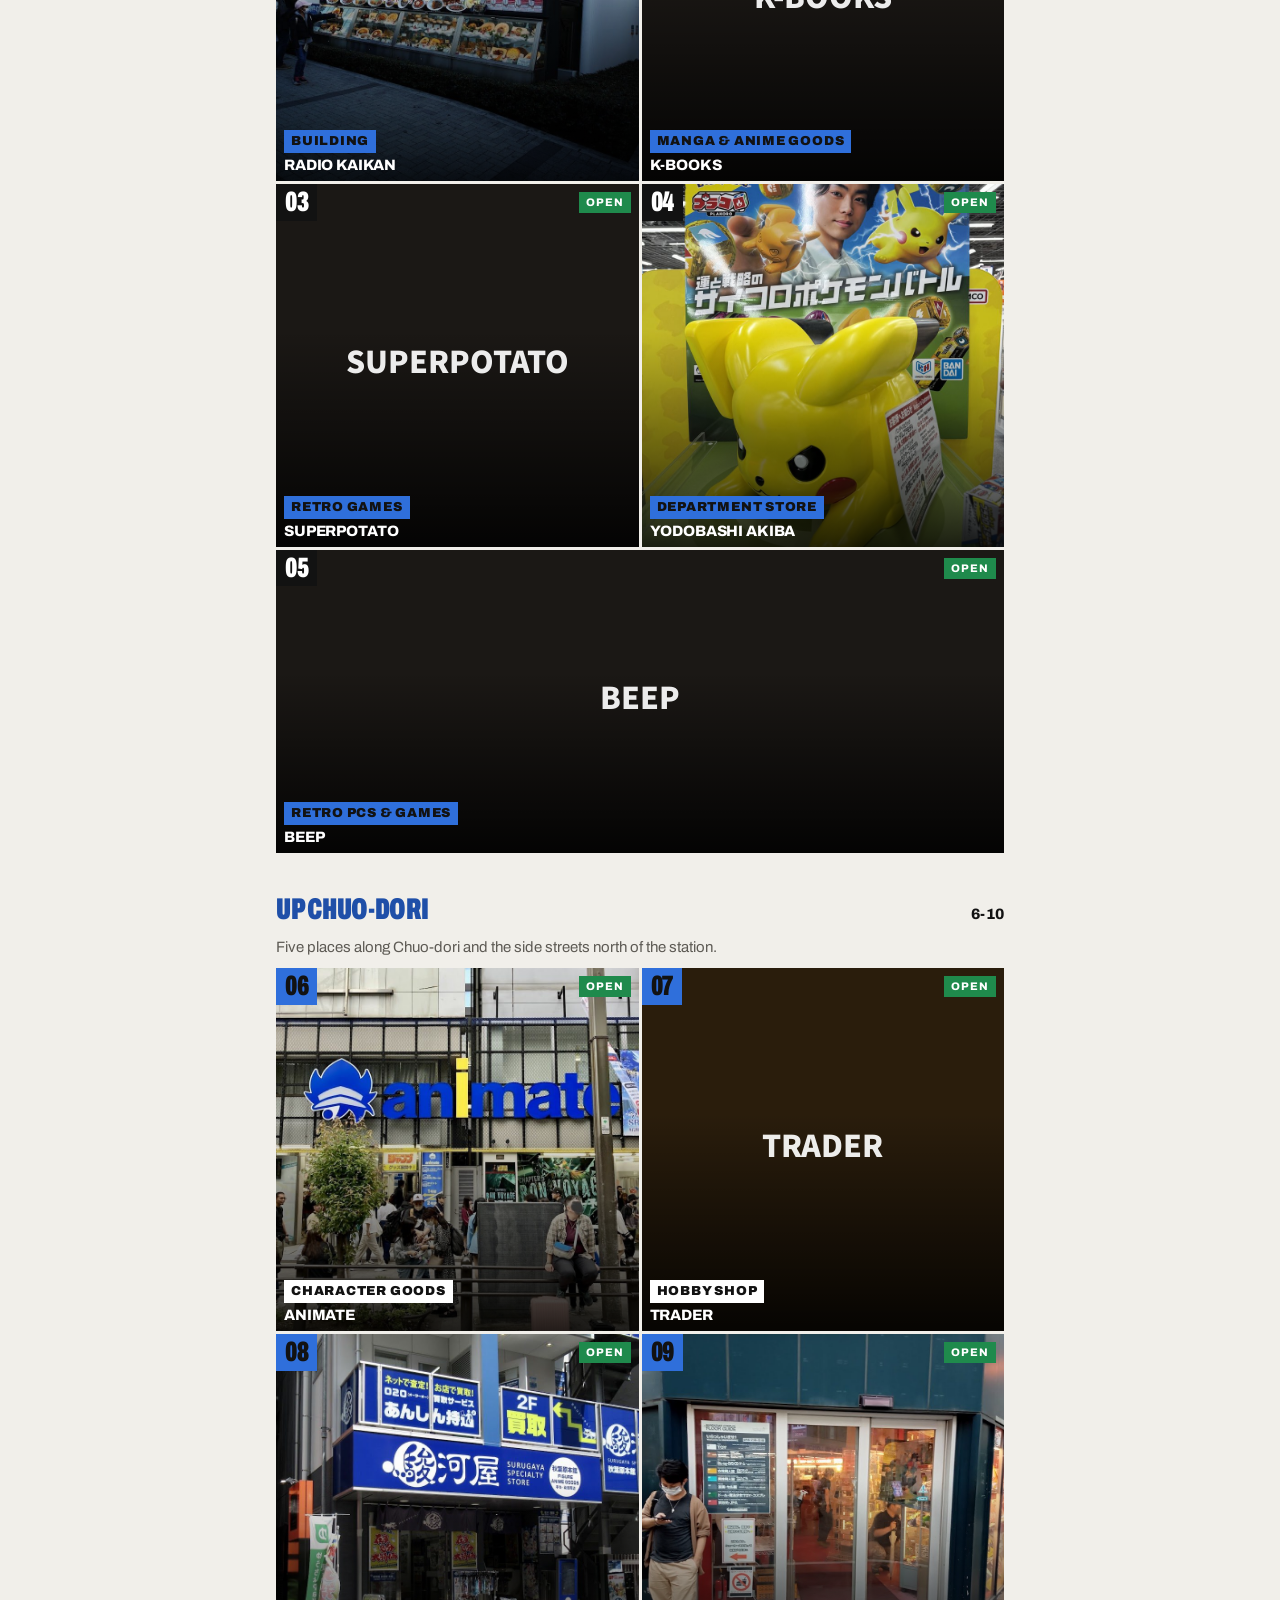
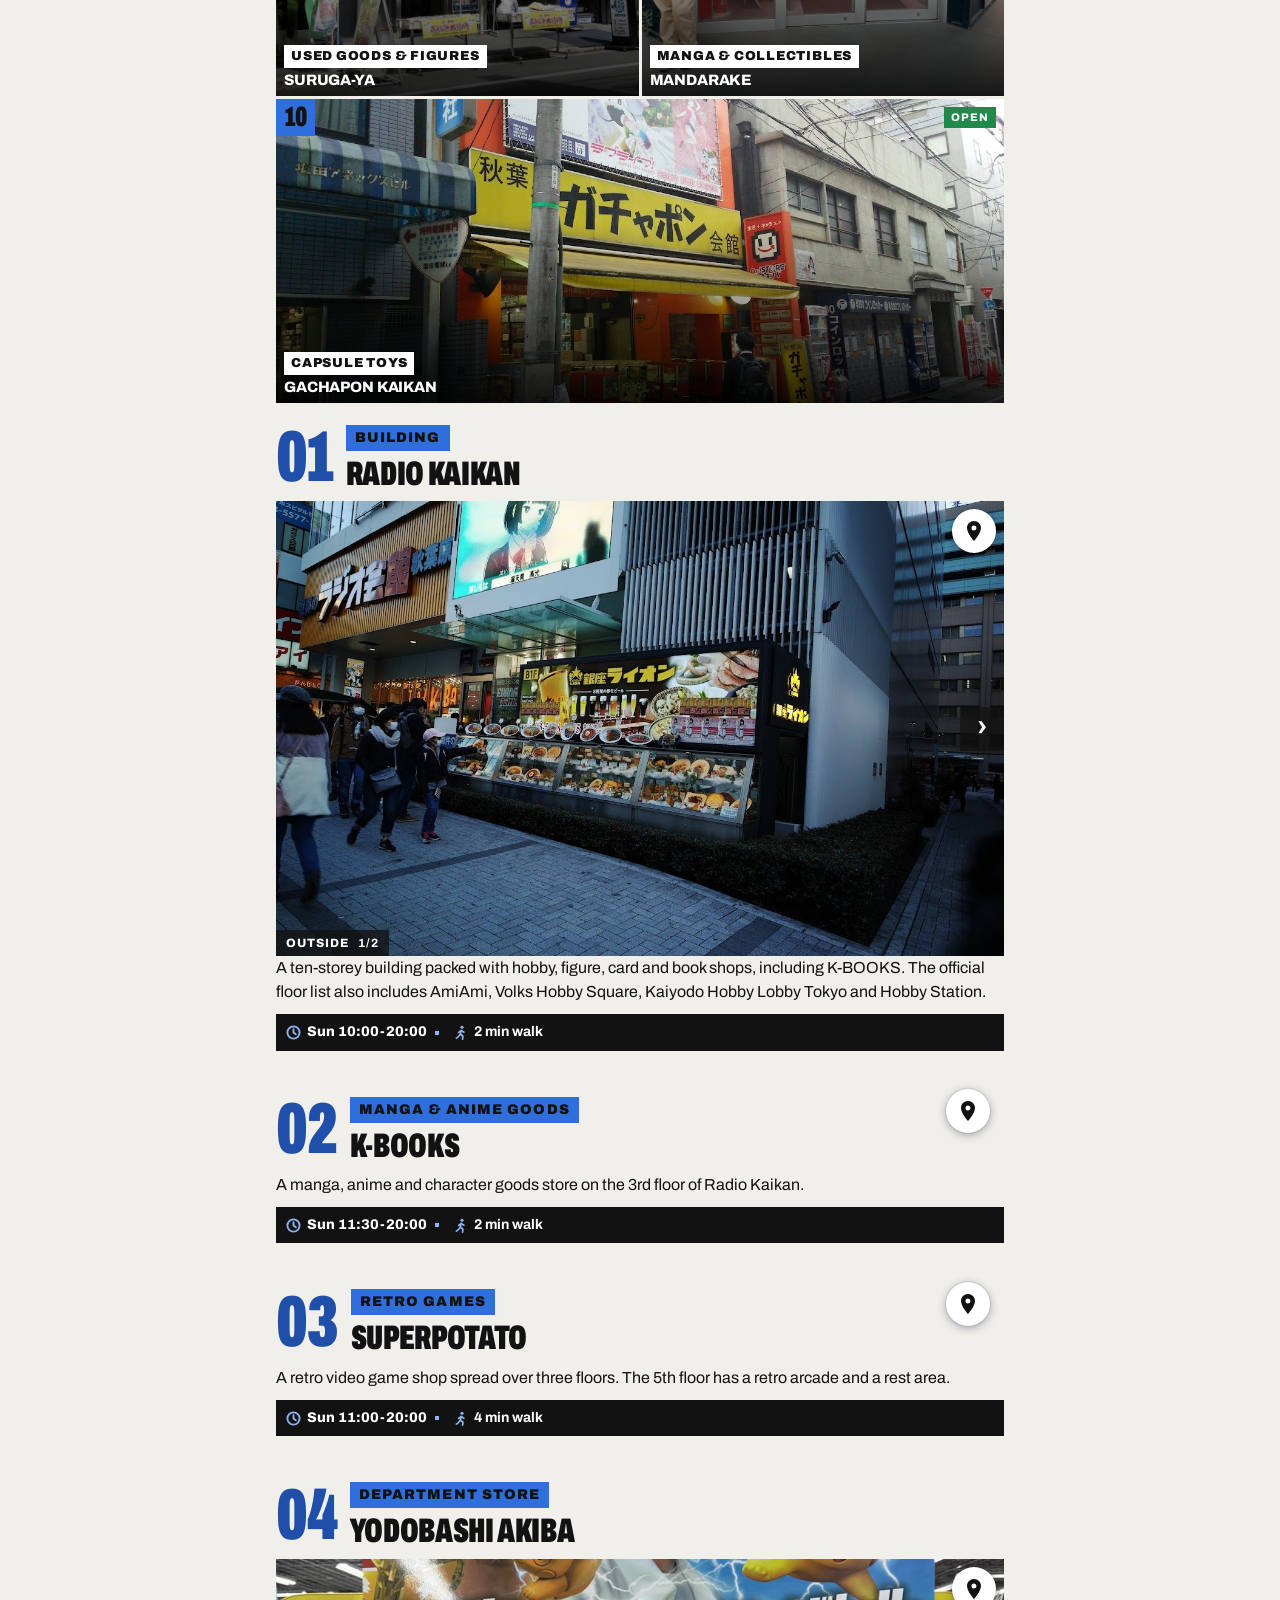
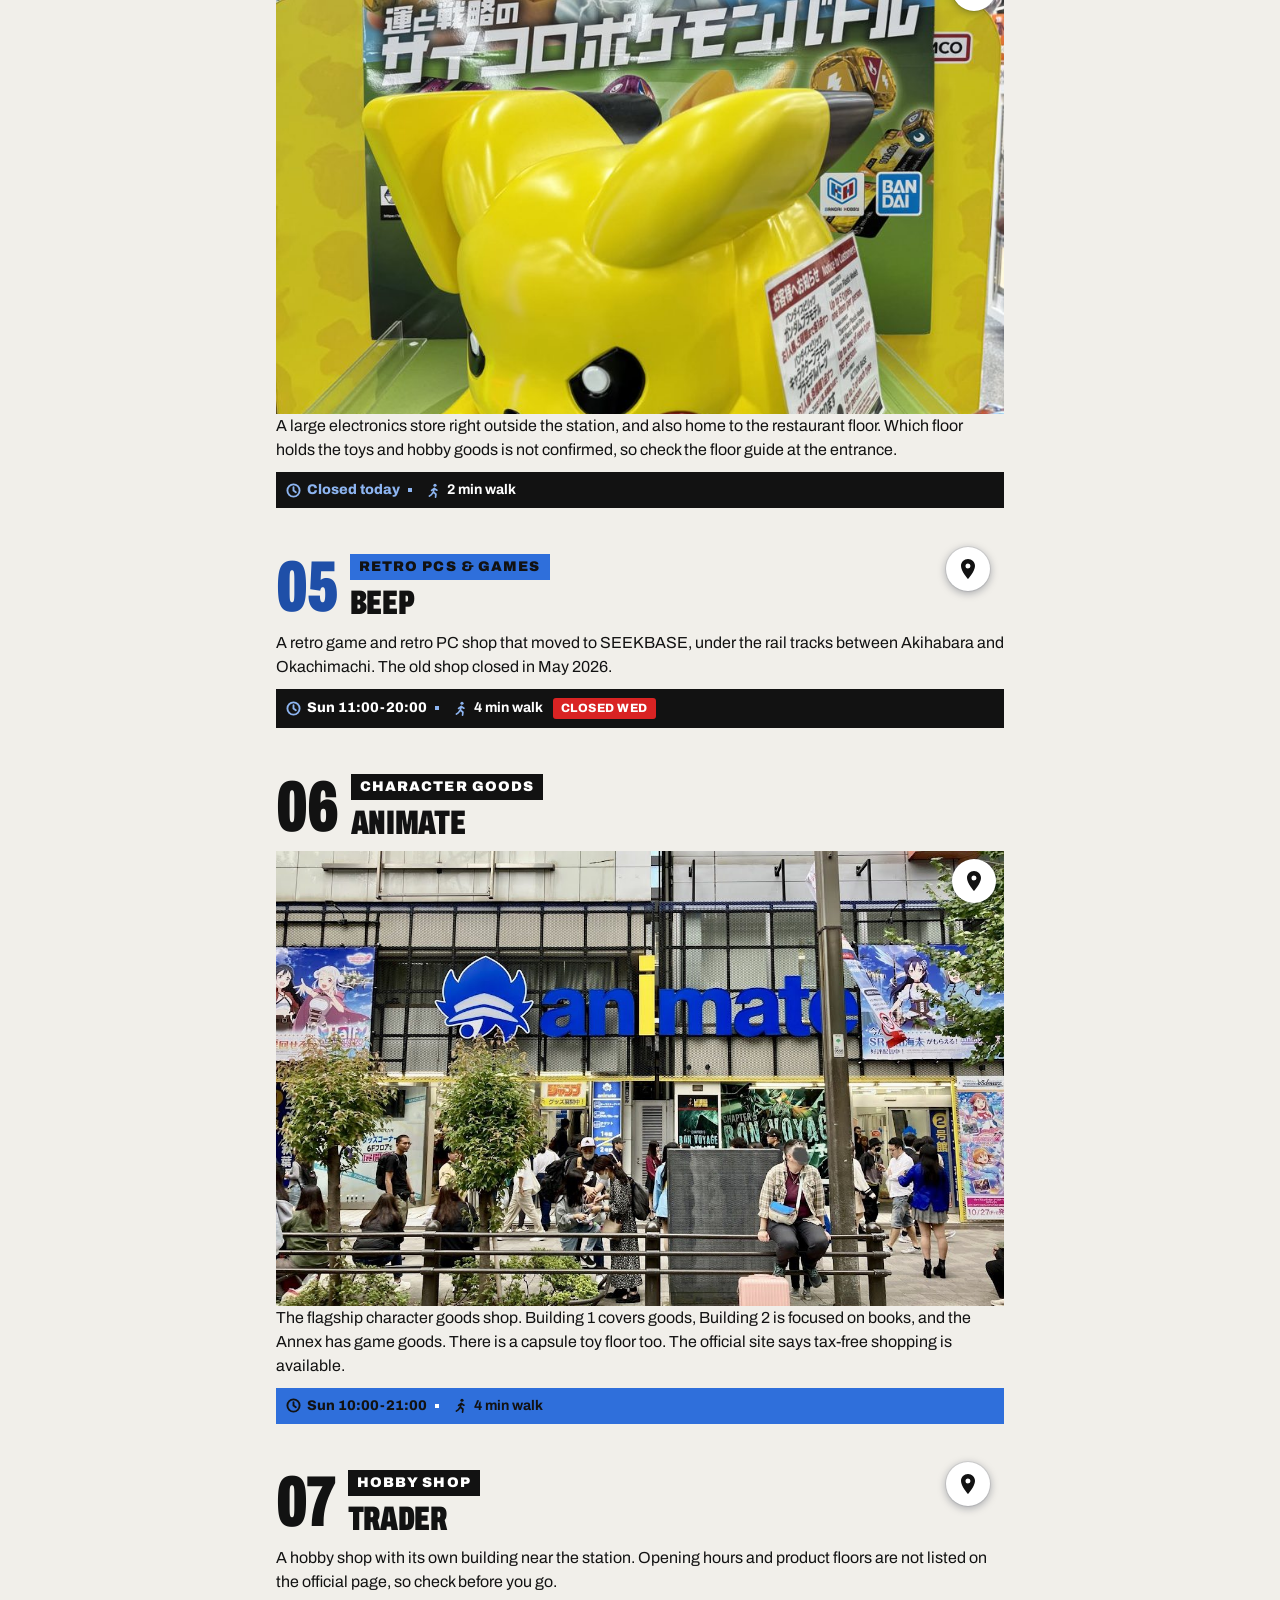
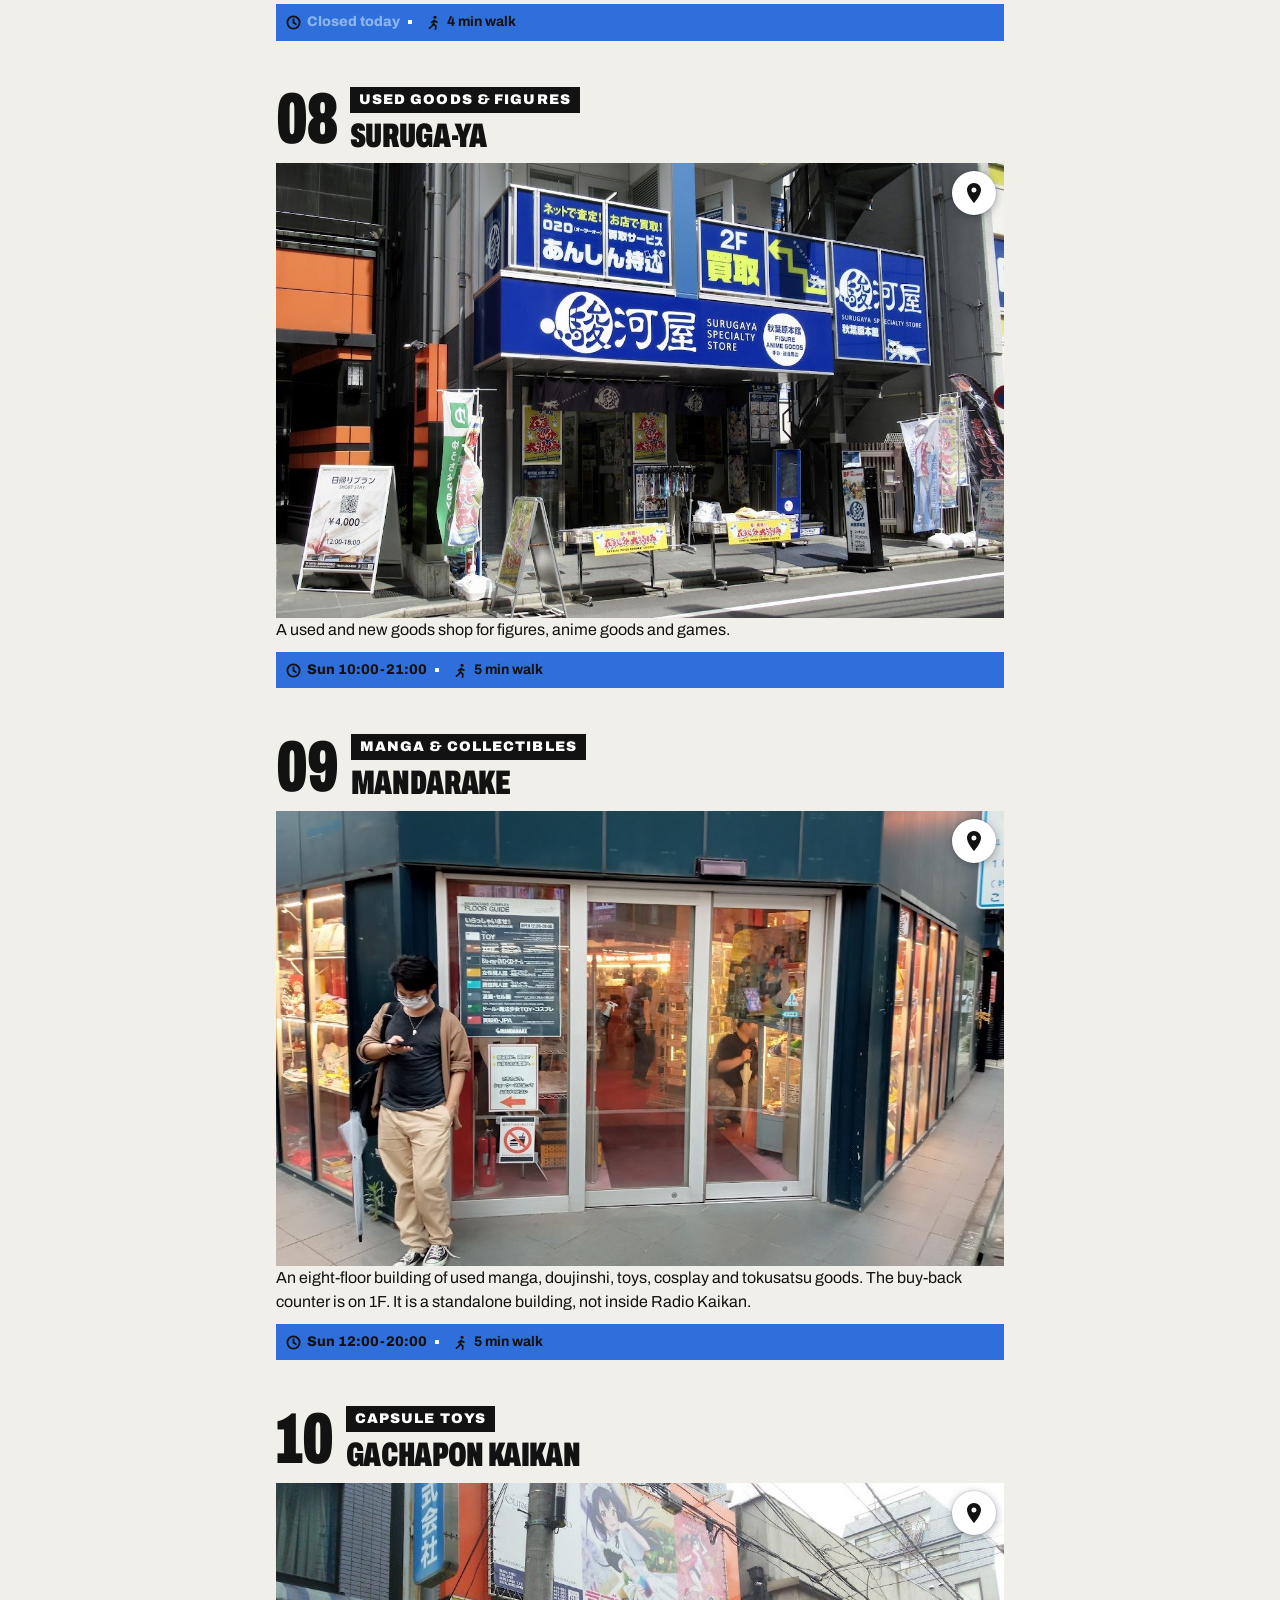
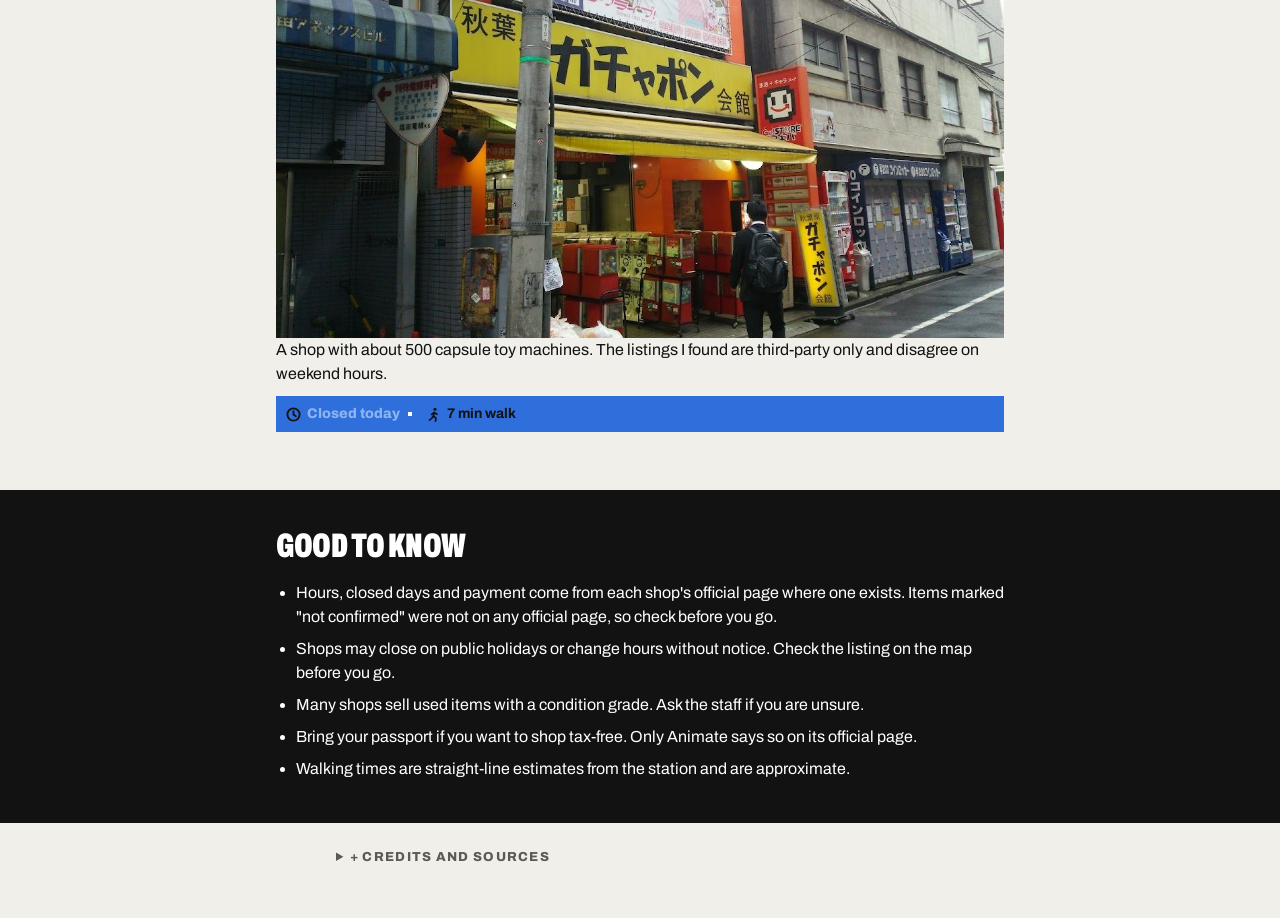
==== commit 54a24915: "Cards: show regular closing days as a red CLOSED badge in the info strip (packs coff field + build.p" ====
--- a/buy/index.html
+++ b/buy/index.html
@@ -56,6 +56,7 @@
 .crd{max-width:640px;margin:0 auto;padding-block:18px 44px;padding-left:max(16px,env(safe-area-inset-left,0px));padding-right:max(16px,env(safe-area-inset-right,0px))}.crd summary{cursor:pointer;font:800 13px/1 Archivo,sans-serif;letter-spacing:.1em;text-transform:uppercase;color:var(--mu);padding:10px 0}.crd summary::-webkit-details-marker{display:none}.crd summary:before{content:"+ "}.crd[open] summary:before{content:"- "}
 .cr{padding:8px 0 0;max-width:640px;margin:0 auto;font-size:13px;color:var(--mu)}.cr a{color:var(--mu)}
 @media(min-width:700px){.col{max-width:760px}}
+.strip .coff{background:#D92323;color:#fff;font-size:12px;font-weight:800;letter-spacing:.04em;line-height:1.25;padding:3px 8px;border-radius:3px;margin-left:10px;white-space:nowrap}.strip span.coff:before{content:none;display:none}
 .kindsw{display:inline-block;position:relative}.kindsw summary{list-style:none;cursor:pointer;display:inline-flex;align-items:center;gap:.08em;color:var(--ac,var(--red));text-decoration:underline;text-decoration-thickness:.06em;text-underline-offset:.1em}.kindsw summary::-webkit-details-marker{display:none}
 .kindsw .chev{width:.3em;height:.3em;margin-left:.04em}.kindsw[open] .chev{transform:rotate(180deg)}.kindsw ul{list-style:none;margin:6px 0 0;padding:6px 0;background:var(--ink);position:absolute;left:0;top:100%;z-index:6;min-width:min(78vw,240px);text-transform:uppercase}.kindsw li a{display:block;padding:12px 18px;color:#fff;text-decoration:none;font:900 .55em/1 Archivo,sans-serif;font-stretch:62%;letter-spacing:.02em}.kindsw li a:hover,.kindsw li a:focus{background:var(--ac,var(--red))}.kindsw li a i{font-style:normal;margin-left:.4em;opacity:.7}.kindsw li a[aria-current]{opacity:.55;pointer-events:none}
 .top{align-items:flex-end}.klg{display:flex;align-items:flex-end;width:190px;min-height:39.5px;padding-bottom:4px;margin-top:8px}.klg img{display:block;width:100%;height:auto;mix-blend-mode:multiply}
@@ -134,7 +135,7 @@
 
 
 <p class="tx">A retro game and retro PC shop that moved to SEEKBASE, under the rail tracks between Akihabara and Okachimachi. The old shop closed in May 2026.</p>
-<p class="strip" data-id="beep"><span class="hr"><svg viewBox="0 0 16 16" width="15" height="15" aria-hidden="true"><circle cx="8" cy="8" r="6.5" fill="none" stroke="currentColor" stroke-width="2"/><path d="M8 4.5V8l2.5 1.8" fill="none" stroke="currentColor" stroke-width="2" stroke-linecap="round"/></svg><b class="today">Mon, Tue, Thu, Fri 12:00–20:00 · Sat, Sun, holidays 11:00–20:00</b></span><span class="wk"><svg viewBox="0 0 16 16" width="15" height="15" aria-hidden="true"><circle cx="9.6" cy="2.4" r="1.7" fill="currentColor"/><path d="M6 7.9 8.8 5.8 11.6 7.7M8.8 5.8 7.8 9.6M7.8 9.6 10.6 12 10.2 15M7.8 9.6 5.8 12.4 3.6 14" fill="none" stroke="currentColor" stroke-width="1.8" stroke-linecap="round" stroke-linejoin="round"/></svg>4 min walk</span></p>
+<p class="strip" data-id="beep"><span class="hr"><svg viewBox="0 0 16 16" width="15" height="15" aria-hidden="true"><circle cx="8" cy="8" r="6.5" fill="none" stroke="currentColor" stroke-width="2"/><path d="M8 4.5V8l2.5 1.8" fill="none" stroke="currentColor" stroke-width="2" stroke-linecap="round"/></svg><b class="today">Mon, Tue, Thu, Fri 12:00–20:00 · Sat, Sun, holidays 11:00–20:00</b></span><span class="wk"><svg viewBox="0 0 16 16" width="15" height="15" aria-hidden="true"><circle cx="9.6" cy="2.4" r="1.7" fill="currentColor"/><path d="M6 7.9 8.8 5.8 11.6 7.7M8.8 5.8 7.8 9.6M7.8 9.6 10.6 12 10.2 15M7.8 9.6 5.8 12.4 3.6 14" fill="none" stroke="currentColor" stroke-width="1.8" stroke-linecap="round" stroke-linejoin="round"/></svg>4 min walk</span><span class="coff">CLOSED WED</span></p>
 <div class="photo-actions corner"><a class="icon-btn maps-btn" href="https://www.google.com/maps/search/?api=1&amp;query=BEEP%EF%BC%A0%E7%A7%8B%E8%91%89%E5%8E%9F%20%E6%9D%B1%E4%BA%AC%E9%83%BD%E5%8D%83%E4%BB%A3%E7%94%B0%E5%8C%BA%E7%A5%9E%E7%94%B0%E7%B7%B4%E5%A1%80%E7%94%BA15-1%20SEEKBASE%203%E5%8F%B7%E6%A3%9F%EF%BC%88%E5%85%AC%E5%BC%8F%E3%82%B5%E3%82%A4%E3%83%88%E8%A1%A8%E8%A8%98%E3%81%AF%E3%80%8CSEEKBASE%E5%86%853%E5%8C%BA%E7%94%BB%E3%80%8D%EF%BC%89" aria-label="Google Maps" title="Google Maps"><svg viewBox="0 0 24 24" aria-hidden="true" focusable="false"><path fill="currentColor" d="M12 2C8.13 2 5 5.13 5 9c0 5.25 7 13 7 13s7-7.75 7-13c0-3.87-3.13-7-7-7zm0 9.5A2.5 2.5 0 1 1 12 6.5a2.5 2.5 0 0 1 0 5z"/></svg></a></div></article><article class="card r" id="p6" data-id="animate">
 <div class="hd"><span class="big">06</span><div><span class="genre">Character goods</span><h3>ANIMATE</h3></div></div>
 <div class="photo-wrap"><img class="ph" src="photos/animate-1.jpg" alt="" loading="lazy" referrerpolicy="no-referrer"><div class="photo-actions"><a class="icon-btn maps-btn" href="https://www.google.com/maps/search/?api=1&amp;query=%E3%82%A2%E3%83%8B%E3%83%A1%E3%82%A4%E3%83%88%E7%A7%8B%E8%91%89%E5%8E%9F%20%E6%9D%B1%E4%BA%AC%E9%83%BD%E5%8D%83%E4%BB%A3%E7%94%B0%E5%8C%BA%E5%A4%96%E7%A5%9E%E7%94%B04-3-1" aria-label="Google Maps" title="Google Maps"><svg viewBox="0 0 24 24" aria-hidden="true" focusable="false"><path fill="currentColor" d="M12 2C8.13 2 5 5.13 5 9c0 5.25 7 13 7 13s7-7.75 7-13c0-3.87-3.13-7-7-7zm0 9.5A2.5 2.5 0 1 1 12 6.5a2.5 2.5 0 0 1 0 5z"/></svg></a></div></div>
